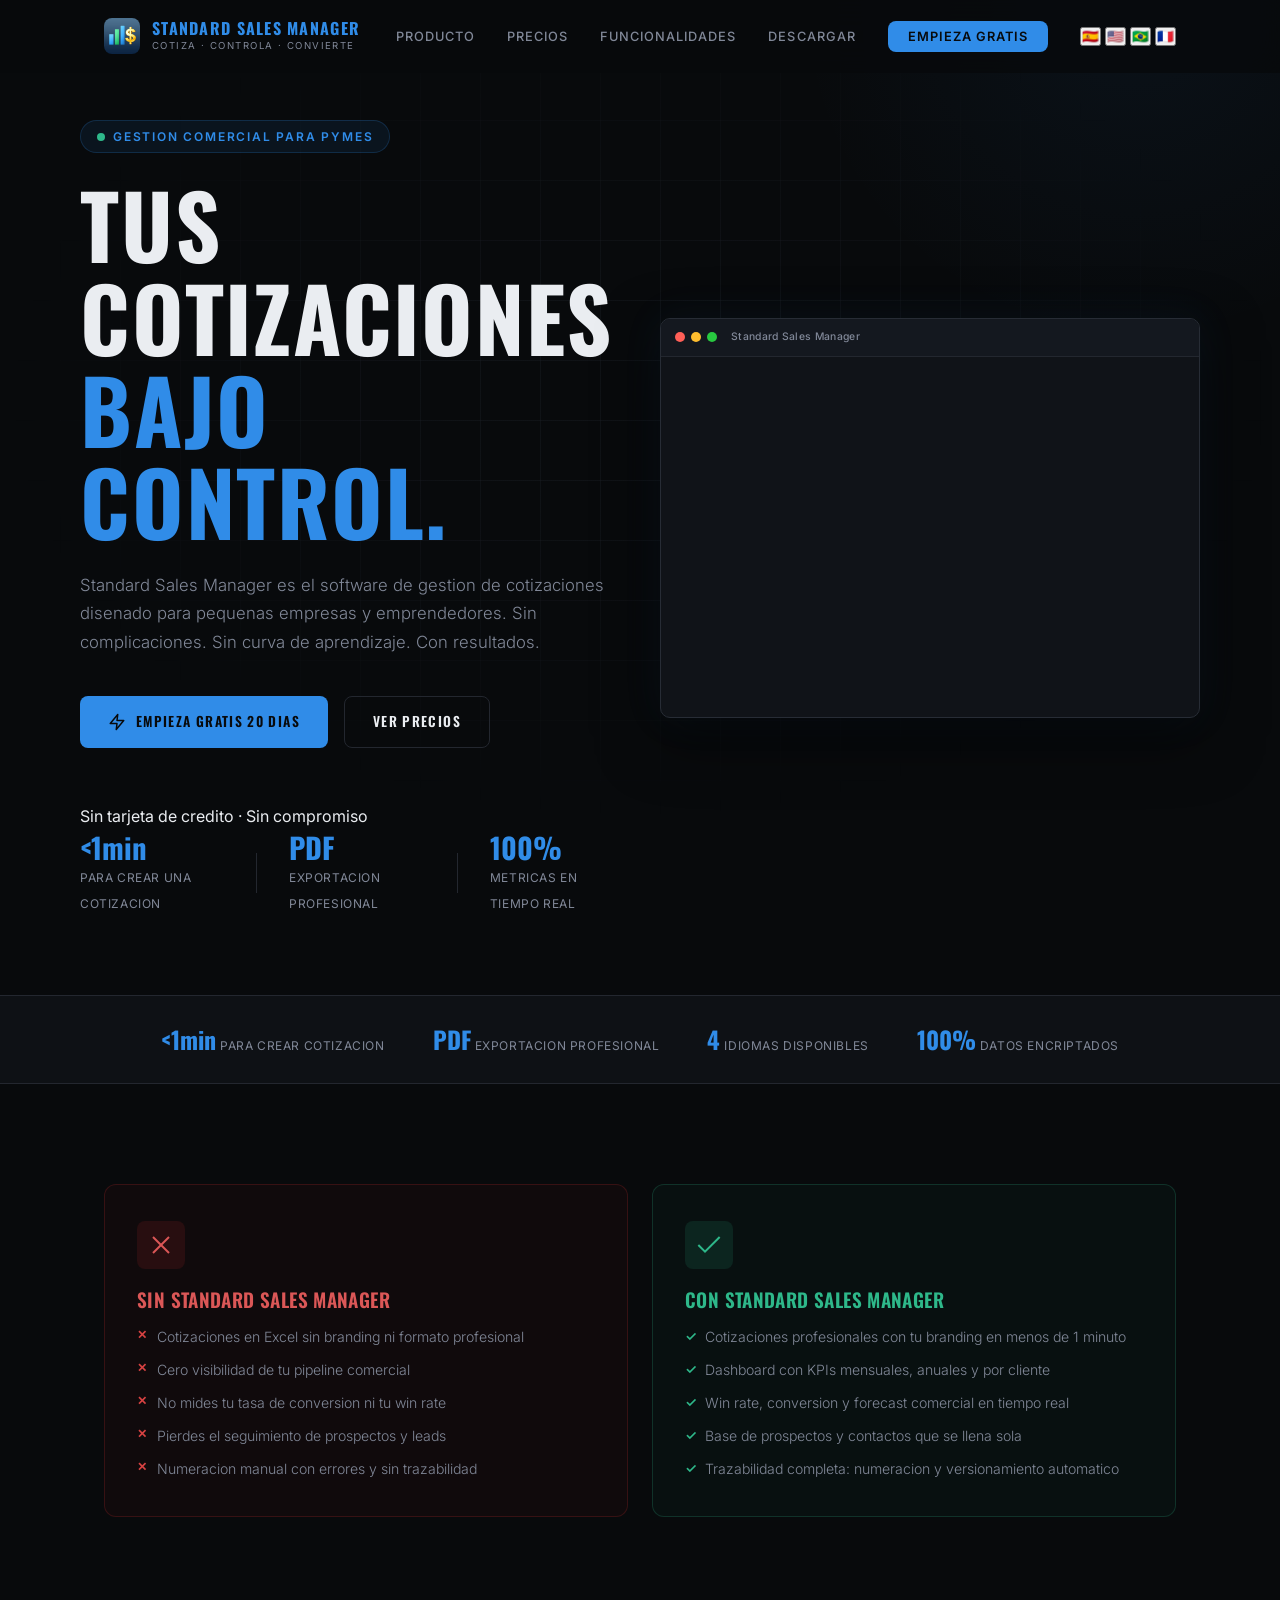
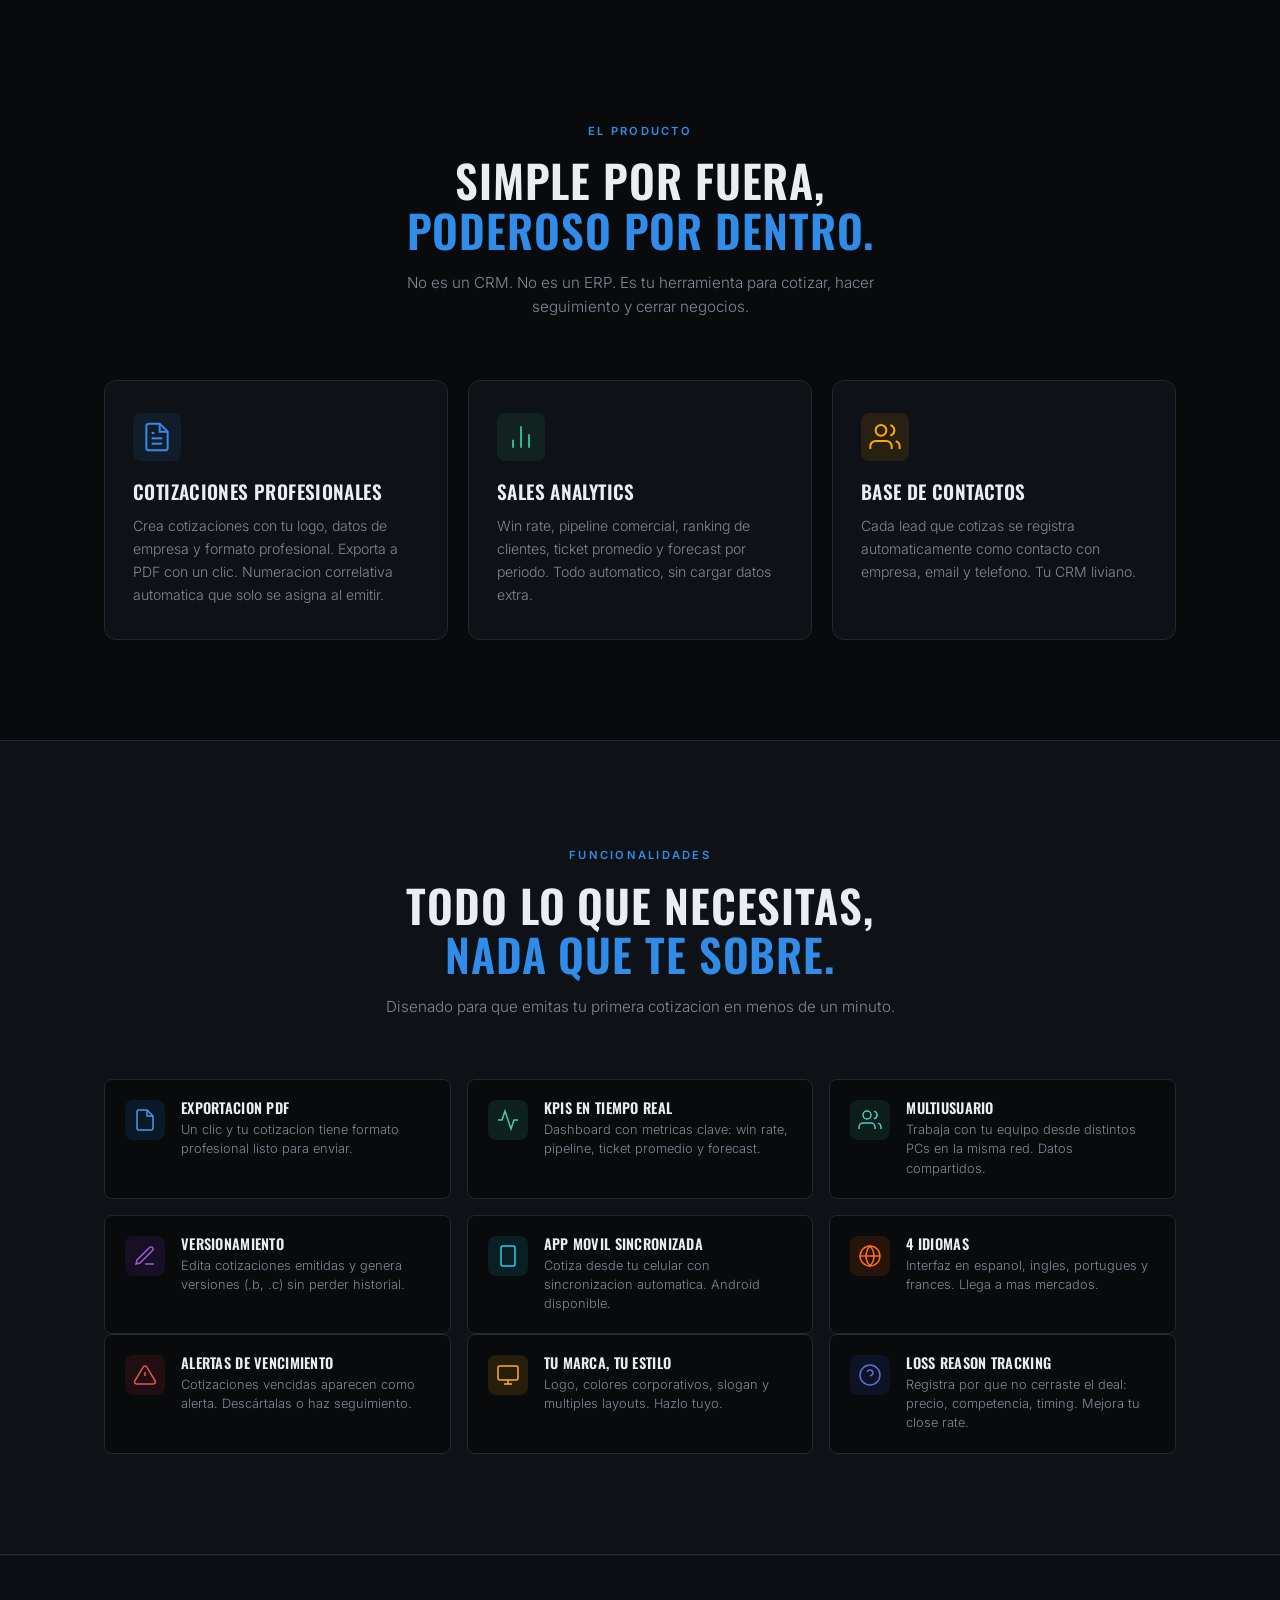
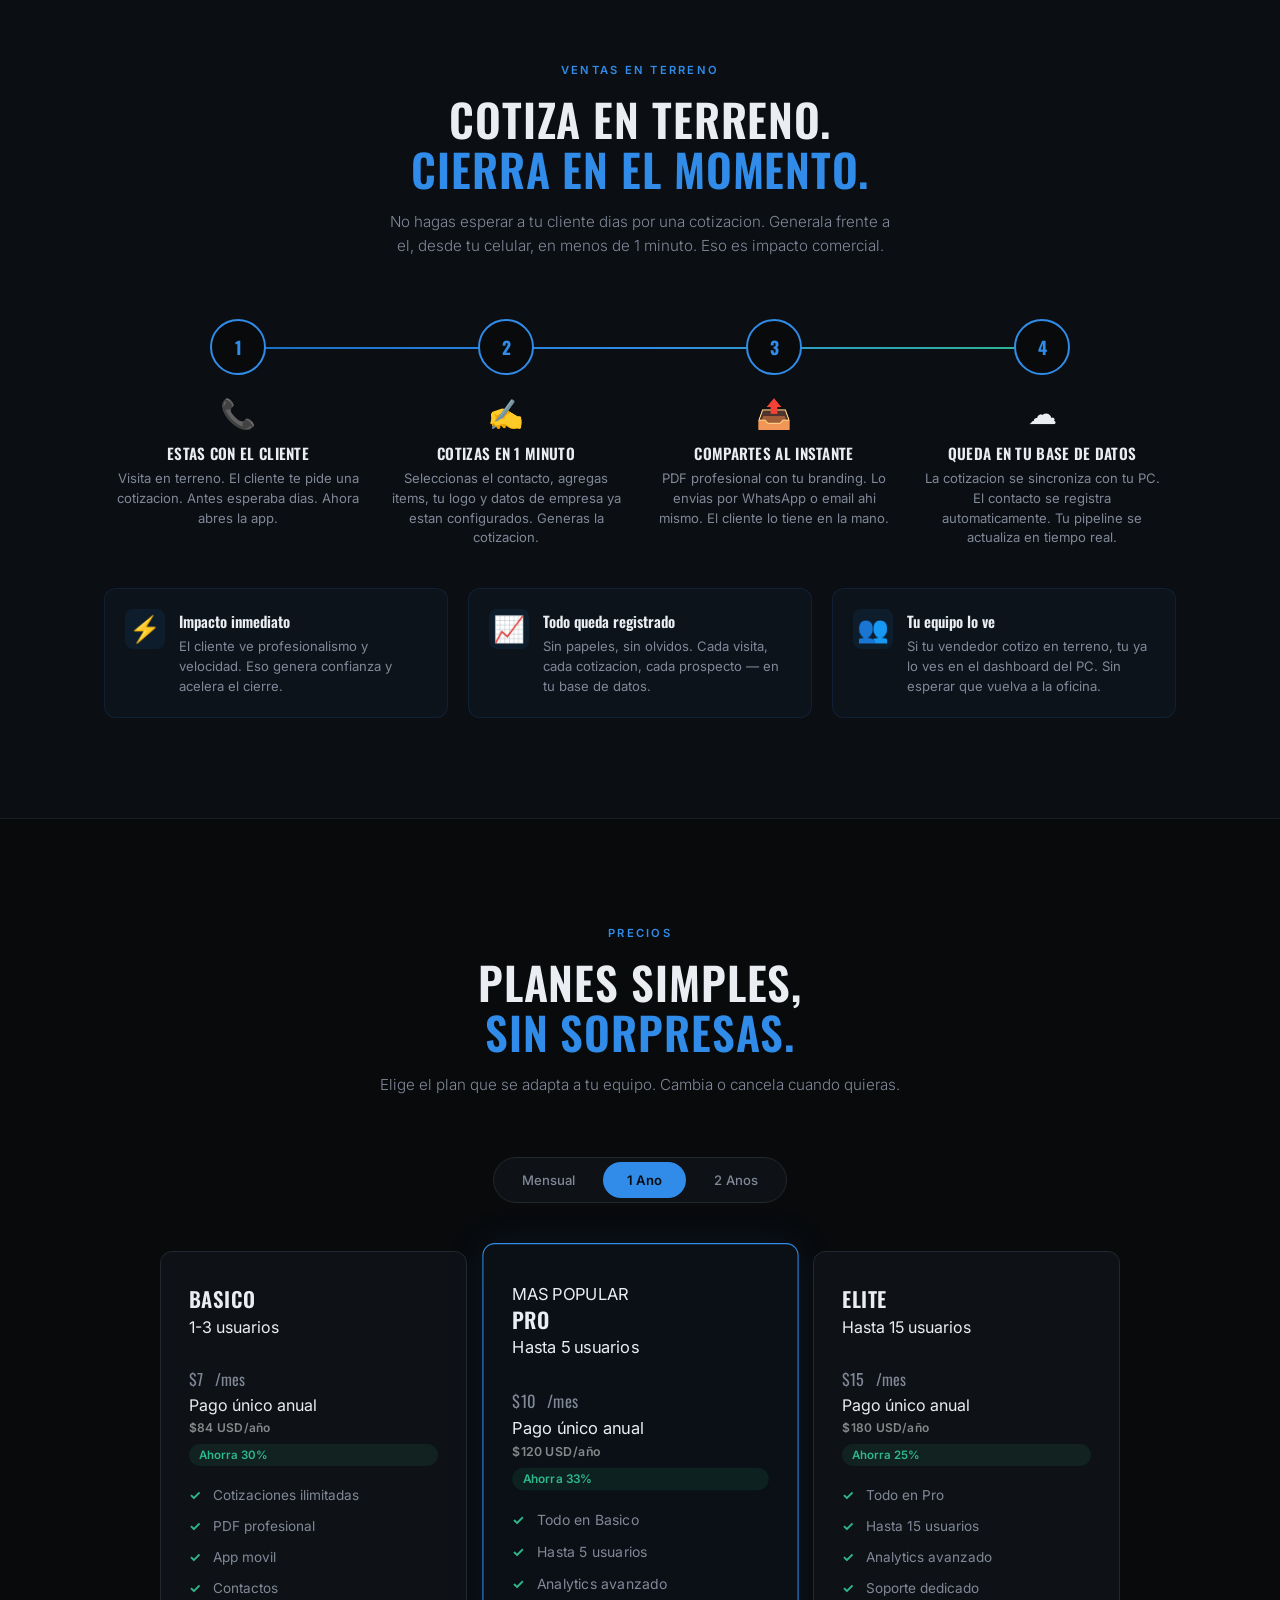
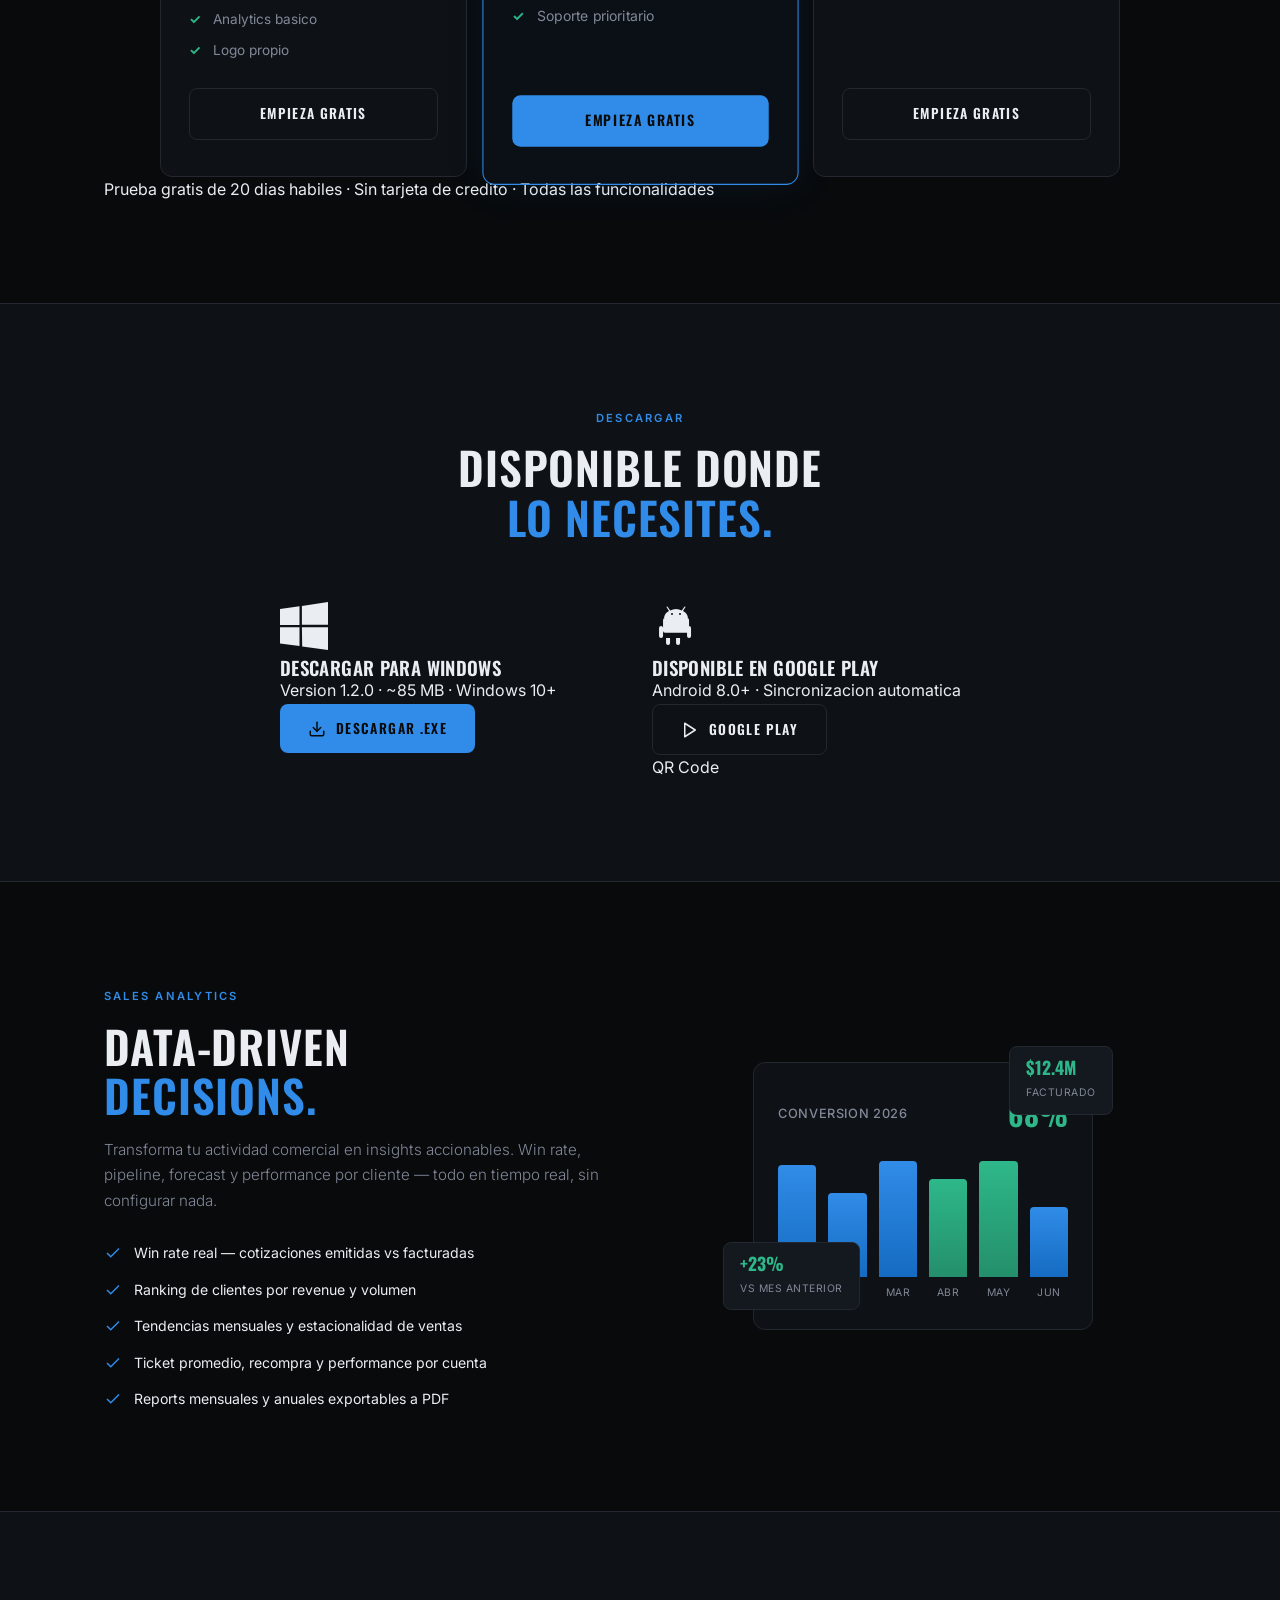
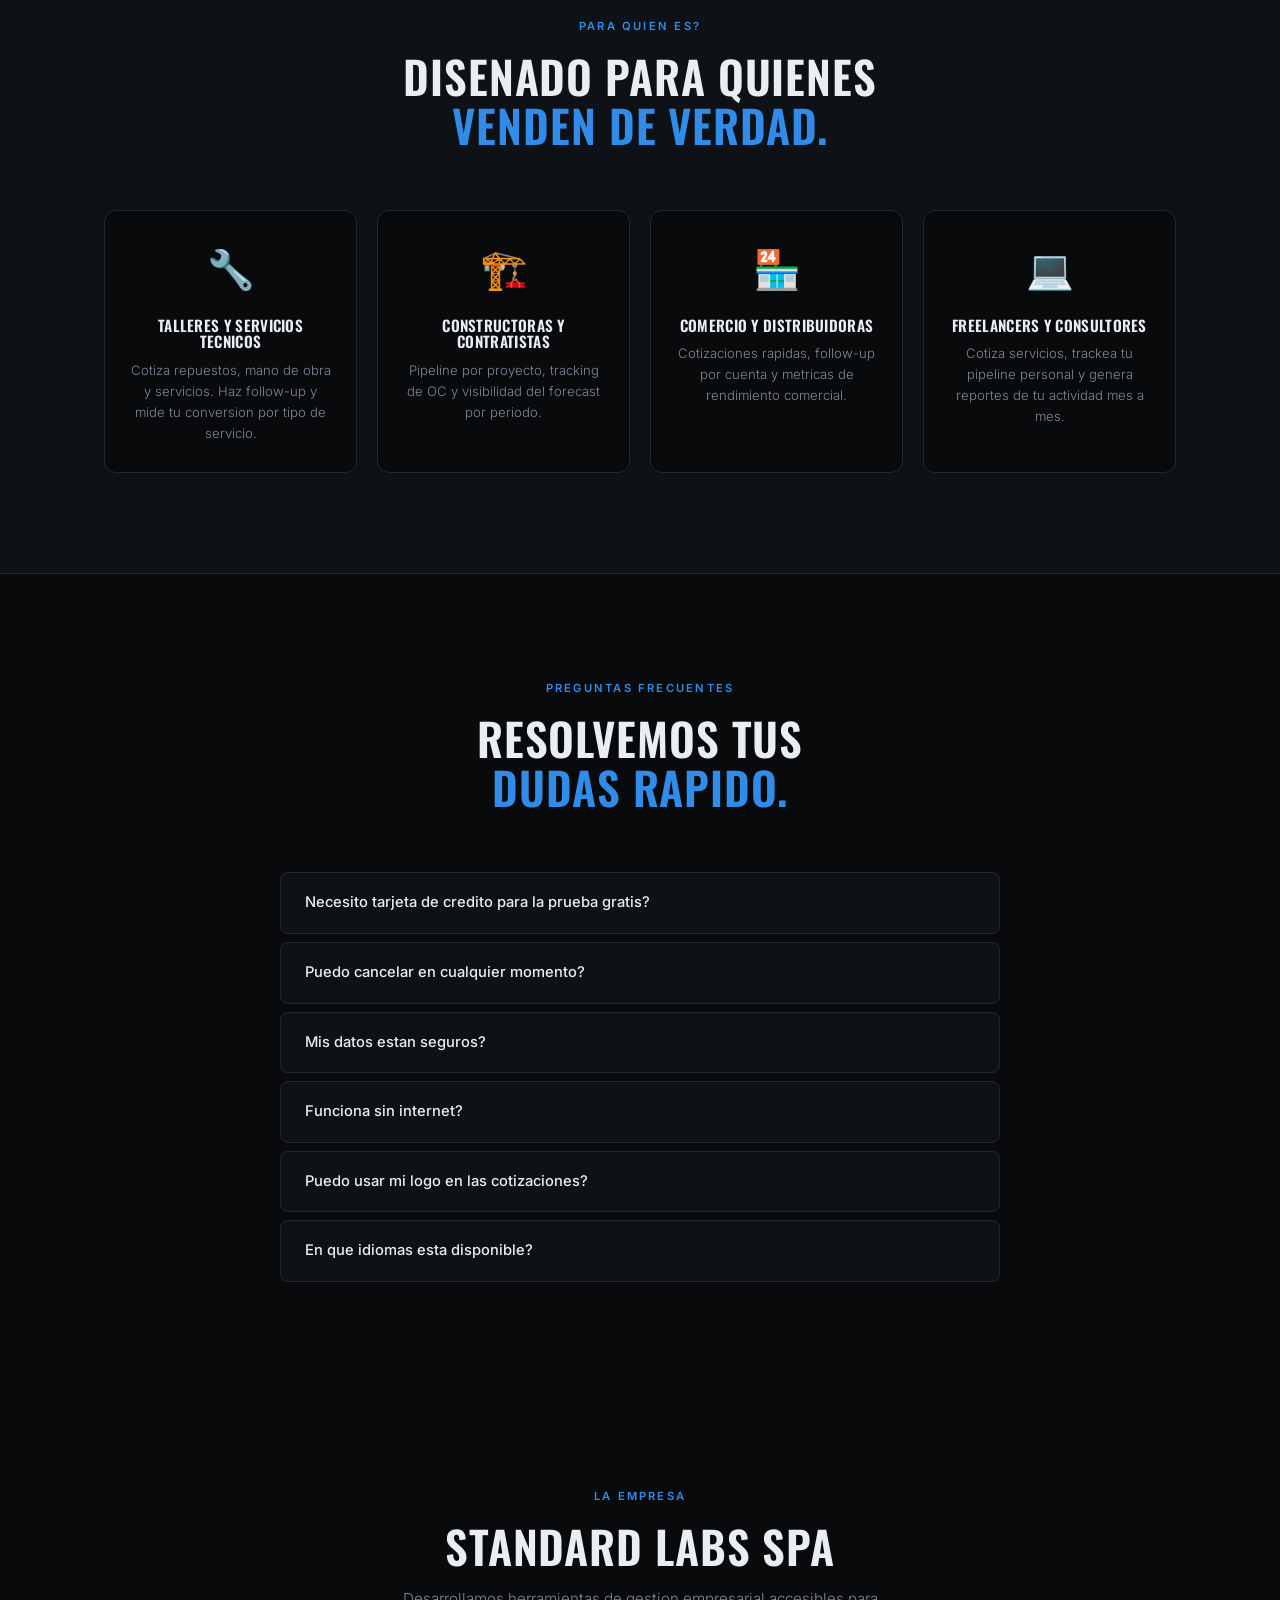
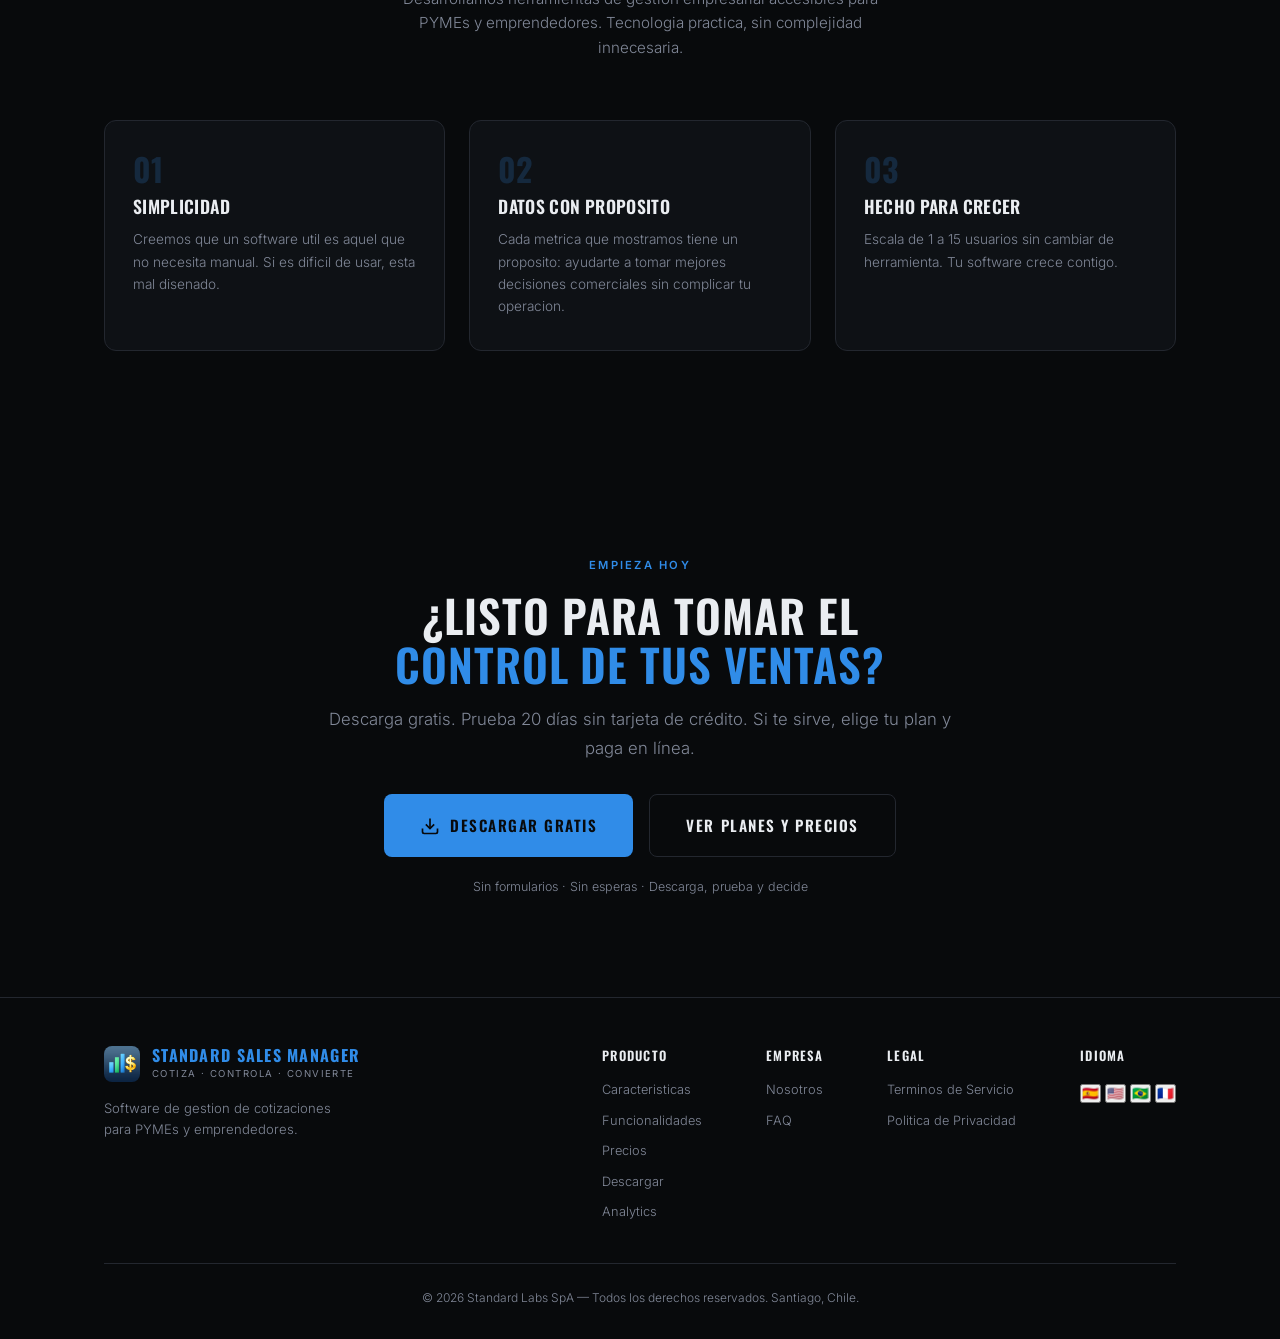
==== index.html @ 8a734ec1 "Add SSM logo to navbar, footer and favicon Co-Authored-By: Claude Opus 4.6 <noreply@anthropic.com>" ====
<!DOCTYPE html>
<html lang="es">
<head>
  <meta charset="UTF-8">
  <meta name="viewport" content="width=device-width, initial-scale=1.0">
  <title>Standard Sales Manager — Software Profesional de Cotizaciones</title>
  <meta name="description" content="Crea cotizaciones profesionales en menos de 1 minuto. Controla conversiones. Gestiona tu equipo comercial. Software B2B para PYMEs. Prueba gratis 20 dias.">
  <meta name="keywords" content="quotation software, sales management, PDF quotes, B2B, SME, PYME, cotizaciones, gestion comercial">
  <meta property="og:title" content="Standard Sales Manager — Professional Quotation Software">
  <meta property="og:description" content="Create professional quotes in 30 seconds. Track conversions. Manage your sales team. Free trial.">
  <meta property="og:type" content="website">
  <meta property="og:url" content="https://stdsalesmanager.com">
  <meta property="og:image" content="https://stdsalesmanager.com/og-image.png">
  <meta name="twitter:card" content="summary_large_image">
  <link rel="canonical" href="https://stdsalesmanager.com">
  <link rel="preconnect" href="https://fonts.googleapis.com">
  <link rel="preconnect" href="https://fonts.gstatic.com" crossorigin>
  <link href="https://fonts.googleapis.com/css2?family=Inter:wght@300;400;500;600&family=Oswald:wght@400;500;600;700&display=swap" rel="stylesheet">
  <link rel="stylesheet" href="styles.css">
  <link rel="icon" type="image/png" href="logo.png">
  <script type="application/ld+json">
  {
    "@context": "https://schema.org",
    "@type": "SoftwareApplication",
    "name": "Standard Sales Manager",
    "operatingSystem": "Windows, Android",
    "applicationCategory": "BusinessApplication",
    "offers": {
      "@type": "AggregateOffer",
      "lowPrice": "5",
      "highPrice": "20",
      "priceCurrency": "USD",
      "offerCount": "3"
    },
    "description": "Professional quotation and sales management software for SMEs. Create PDF quotes in 30 seconds, track conversions, manage contacts.",
    "author": {
      "@type": "Organization",
      "name": "Standard Labs SpA",
      "url": "https://stdsalesmanager.com"
    },
    "softwareVersion": "1.2.0",
    "aggregateRating": {
      "@type": "AggregateRating",
      "ratingValue": "4.8",
      "ratingCount": "150"
    }
  }
  </script>
</head>
<body>

  <!-- ============================================
       NAV
       ============================================ -->
  <nav class="nav" id="nav" aria-label="Navegacion principal">
    <div class="nav__container">
      <a href="#" class="nav__brand" aria-label="Standard Sales Manager - Inicio">
        <div class="nav__logo">
          <img src="logo.png" alt="SSM" width="36" height="36" style="border-radius:8px;">
        </div>
        <div class="nav__brand-text">
          <span class="nav__name">STANDARD SALES MANAGER</span>
          <span class="nav__tagline" data-i18n="navTagline">Cotiza &middot; Controla &middot; Convierte</span>
        </div>
      </a>
      <button class="nav__toggle" id="navToggle" aria-label="Abrir menu" aria-expanded="false">
        <span></span><span></span><span></span>
      </button>
      <ul class="nav__links" id="navLinks">
        <li><a href="#producto" data-i18n="navProducto">Producto</a></li>
        <li><a href="#pricing" data-i18n="navPrecios">Precios</a></li>
        <li><a href="#funcionalidades" data-i18n="navFuncionalidades">Funcionalidades</a></li>
        <li><a href="#descargar" data-i18n="navDescargar">Descargar</a></li>
        <li><a href="#descargar" class="nav__cta" data-i18n="navCta">Empieza Gratis</a></li>
        <li class="nav__lang" aria-label="Selector de idioma">
          <button class="nav__lang-btn nav__lang-btn--active" data-lang="es" aria-label="Espanol" title="Espanol">&#127466;&#127480;</button>
          <button class="nav__lang-btn" data-lang="en" aria-label="English" title="English">&#127482;&#127480;</button>
          <button class="nav__lang-btn" data-lang="pt" aria-label="Portugues" title="Portugues">&#127463;&#127479;</button>
          <button class="nav__lang-btn" data-lang="fr" aria-label="Francais" title="Francais">&#127467;&#127479;</button>
        </li>
      </ul>
    </div>
  </nav>

  <!-- ============================================
       HERO
       ============================================ -->
  <header class="hero" id="hero">
    <div class="hero__bg-grid"></div>
    <div class="hero__split">
      <div class="hero__content">
        <div class="hero__badge">
          <span class="hero__badge-dot"></span>
          <span data-i18n="heroBadge">GESTION COMERCIAL PARA PYMES</span>
        </div>
        <h1 class="hero__title">
          <span data-i18n="heroTitle">TUS COTIZACIONES</span><br>
          <span class="hero__title--accent" data-i18n="heroTitleAccent">BAJO CONTROL.</span>
        </h1>
        <p class="hero__subtitle" data-i18n="heroSubtitle">
          Standard Sales Manager es el software de gestion de cotizaciones disenado para pequenas empresas y emprendedores. Sin complicaciones. Sin curva de aprendizaje. Con resultados.
        </p>
        <div class="hero__actions">
          <a href="#descargar" class="btn btn--primary">
            <svg width="18" height="18" viewBox="0 0 24 24" fill="none" stroke="currentColor" stroke-width="2" stroke-linecap="round" stroke-linejoin="round" aria-hidden="true"><polygon points="13 2 3 14 12 14 11 22 21 10 12 10 13 2"/></svg>
            <span data-i18n="heroCta">EMPIEZA GRATIS 20 DIAS</span>
          </a>
          <a href="#pricing" class="btn btn--outline" data-i18n="heroCtaSecondary">VER PRECIOS</a>
        </div>
        <p class="hero__no-card" data-i18n="heroNoCard">Sin tarjeta de credito &middot; Sin compromiso</p>
        <div class="hero__stats">
          <div class="hero__stat">
            <span class="hero__stat-number">&lt;1min</span>
            <span class="hero__stat-label" data-i18n="heroStat1">Para crear una cotizacion</span>
          </div>
          <div class="hero__stat-divider"></div>
          <div class="hero__stat">
            <span class="hero__stat-number">PDF</span>
            <span class="hero__stat-label" data-i18n="heroStat2">Exportacion profesional</span>
          </div>
          <div class="hero__stat-divider"></div>
          <div class="hero__stat">
            <span class="hero__stat-number">100%</span>
            <span class="hero__stat-label" data-i18n="heroStat3">Metricas en tiempo real</span>
          </div>
        </div>
      </div>

      <!-- ANIMATED SOFTWARE DEMO (English, autoplay, loop) -->
      <div class="hero__demo" aria-hidden="true">
        <div class="demo-window">
          <div class="demo-window__bar">
            <span class="demo-dot demo-dot--red"></span>
            <span class="demo-dot demo-dot--yellow"></span>
            <span class="demo-dot demo-dot--green"></span>
            <span class="demo-window__title">Standard Sales Manager</span>
          </div>
          <div class="demo-window__body">

            <!-- Animated cursor -->
            <div class="demo-cursor" aria-hidden="true">
              <svg width="14" height="18" viewBox="0 0 14 18" fill="none"><path d="M1 1L1 14L4.5 10.5L8 17L10.5 16L7 9.5L12 9.5L1 1Z" fill="white" stroke="hsl(220,15%,25%)" stroke-width="1"/></svg>
            </div>

            <!-- ====== SCENE 1: Creating a Quote (0-7s) ====== -->
            <div class="demo-scene ds-1">
              <div class="ds-sidebar">
                <div class="ds-nav ds-nav--active"><span>&#9776;</span> Quotes</div>
                <div class="ds-nav"><span>&#9862;</span> Contacts</div>
                <div class="ds-nav"><span>&#9673;</span> Analytics</div>
              </div>
              <div class="ds-main">
                <div class="ds-topbar">New Quote <span class="ds-draft-badge">Draft</span></div>
                <div class="ds-form">
                  <div class="ds-row ds-row--1">
                    <span class="ds-label">Client</span>
                    <span class="ds-input"><span class="ds-typetext">NovaTech Corp</span><span class="ds-caret"></span></span>
                  </div>
                  <div class="ds-row ds-row--2">
                    <span class="ds-label">Contact</span>
                    <span class="ds-input ds-input--filled">John Mitchell</span>
                  </div>
                  <div class="ds-row ds-row--3">
                    <span class="ds-label">Email</span>
                    <span class="ds-input ds-input--filled">john@novatech.com</span>
                  </div>
                  <div class="ds-items-head"><span>Description</span><span>Qty</span><span>Price</span><span>Total</span></div>
                  <div class="ds-item ds-item--1"><span>Web Design Package</span><span>1</span><span>$1,200</span><span>$1,200</span></div>
                  <div class="ds-item ds-item--2"><span>SEO Optimization</span><span>2</span><span>$350</span><span>$700</span></div>
                  <div class="ds-item ds-item--3"><span>Content Strategy</span><span>5</span><span>$120</span><span>$600</span></div>
                  <div class="ds-totals">
                    <div class="ds-totals-line">Subtotal: <strong>$2,500</strong></div>
                    <div class="ds-totals-line">Tax: <strong>$475</strong></div>
                    <div class="ds-totals-final">Total: $2,975</div>
                  </div>
                  <div class="ds-btn-generate">Generate Quote &nbsp;&#10003;</div>
                </div>
              </div>
            </div>

            <!-- ====== SCENE 2: PDF Generated (7-14s) ====== -->
            <div class="demo-scene ds-2">
              <div class="ds-pdf-container">
                <div class="ds-pdf-toolbar">
                  <span class="ds-pdf-status">&#10003; Quote QT-0048 Generated</span>
                  <div class="ds-pdf-actions">
                    <span class="ds-pdf-btn">&#128424; PDF</span>
                    <span class="ds-pdf-btn ds-pdf-btn--share">&#9993; Share</span>
                  </div>
                </div>
                <div class="ds-pdf">
                  <div class="ds-pdf-header">
                    <div class="ds-pdf-logo">
                      <div class="ds-pdf-logo-box">YOUR LOGO</div>
                      <div class="ds-pdf-company">Apex Industries LLC</div>
                    </div>
                    <div class="ds-pdf-meta">
                      <strong>QUOTATION QT-0048</strong><br>
                      Date: Mar 29, 2026<br>
                      Valid until: Apr 28, 2026
                    </div>
                  </div>
                  <div class="ds-pdf-divider"></div>
                  <div class="ds-pdf-client">To: <strong>NovaTech Corp</strong> — John Mitchell</div>
                  <div class="ds-pdf-table">
                    <div class="ds-pdf-row ds-pdf-row--head"><span>Description</span><span>Qty</span><span>Price</span><span>Total</span></div>
                    <div class="ds-pdf-row"><span>Web Design Package</span><span>1</span><span>$1,200</span><span>$1,200</span></div>
                    <div class="ds-pdf-row"><span>SEO Optimization</span><span>2</span><span>$350</span><span>$700</span></div>
                    <div class="ds-pdf-row"><span>Content Strategy</span><span>5</span><span>$120</span><span>$600</span></div>
                  </div>
                  <div class="ds-pdf-bottom">
                    <div class="ds-pdf-notes">Notes: Payment within 30 days</div>
                    <div class="ds-pdf-totals-box">
                      <div>Subtotal: $2,500</div>
                      <div>Tax (19%): $475</div>
                      <div class="ds-pdf-grand"><strong>Total: $2,975</strong></div>
                    </div>
                  </div>
                  <div class="ds-pdf-footer">Powered by Standard Sales Manager</div>
                </div>
              </div>
            </div>

            <!-- ====== SCENE 3: Analytics Dashboard (14-21s) ====== -->
            <div class="demo-scene ds-3">
              <div class="ds-sidebar">
                <div class="ds-nav"><span>&#9776;</span> Quotes</div>
                <div class="ds-nav"><span>&#9862;</span> Contacts</div>
                <div class="ds-nav ds-nav--active"><span>&#9673;</span> Analytics</div>
              </div>
              <div class="ds-main">
                <div class="ds-topbar">Sales Analytics <span class="ds-year-badge">2026</span></div>
                <div class="ds-metrics">
                  <div class="ds-metric"><span class="ds-metric-num ds-metric-num--blue">47</span><span class="ds-metric-lbl">Pipeline</span></div>
                  <div class="ds-metric"><span class="ds-metric-num ds-metric-num--green">77%</span><span class="ds-metric-lbl">Win Rate</span></div>
                  <div class="ds-metric"><span class="ds-metric-num ds-metric-num--amber">$47K</span><span class="ds-metric-lbl">Revenue</span></div>
                </div>
                <div class="ds-charts-row">
                  <div class="ds-chart-box">
                    <div class="ds-chart-title">Monthly Revenue</div>
                    <div class="ds-bars">
                      <div class="ds-bar" style="--h:35%"><span>J</span></div>
                      <div class="ds-bar" style="--h:52%"><span>F</span></div>
                      <div class="ds-bar" style="--h:48%"><span>M</span></div>
                      <div class="ds-bar" style="--h:71%"><span>A</span></div>
                      <div class="ds-bar" style="--h:63%"><span>M</span></div>
                      <div class="ds-bar ds-bar--accent" style="--h:90%"><span>J</span></div>
                    </div>
                  </div>
                  <div class="ds-chart-box">
                    <div class="ds-chart-title">Win Rate</div>
                    <div class="ds-donut-wrap">
                      <svg viewBox="0 0 80 80" class="ds-donut-svg">
                        <circle cx="40" cy="40" r="30" fill="none" stroke="hsl(220,15%,16%)" stroke-width="8"/>
                        <circle cx="40" cy="40" r="30" fill="none" stroke="hsl(160,60%,45%)" stroke-width="8" stroke-dasharray="0 188" stroke-linecap="round" transform="rotate(-90 40 40)" class="ds-donut-fill"/>
                      </svg>
                      <span class="ds-donut-pct">77%</span>
                    </div>
                  </div>
                </div>
                <div class="ds-clients-list">
                  <div class="ds-chart-title">Top Clients</div>
                  <div class="ds-client"><span>NovaTech Corp</span><div class="ds-client-bar" style="--w:90%"></div><span>$8.2K</span></div>
                  <div class="ds-client"><span>Summit Ltd</span><div class="ds-client-bar" style="--w:65%"></div><span>$5.9K</span></div>
                  <div class="ds-client"><span>Orion Group</span><div class="ds-client-bar" style="--w:50%"></div><span>$4.5K</span></div>
                </div>
              </div>
            </div>

            <!-- ====== SCENE 4: Mobile App + Team (21-28s) ====== -->
            <div class="demo-scene ds-4">
              <div class="ds-split-view">
                <!-- Phone mockup -->
                <div class="ds-phone">
                  <div class="ds-phone-notch"></div>
                  <div class="ds-phone-screen">
                    <div class="ds-phone-header">SSM <span class="ds-phone-sync">&#8635;</span></div>
                    <div class="ds-phone-stats">
                      <div class="ds-phone-stat"><strong>24</strong><br><small>Invoiced</small></div>
                      <div class="ds-phone-stat"><strong>$47K</strong><br><small>Revenue</small></div>
                      <div class="ds-phone-stat"><strong>77%</strong><br><small>Conv.</small></div>
                    </div>
                    <div class="ds-phone-card">
                      <div class="ds-phone-card-top"><strong>QT-0048</strong><span class="ds-phone-badge">Issued</span></div>
                      <div class="ds-phone-card-info">NovaTech Corp — $2,975</div>
                    </div>
                    <div class="ds-phone-card">
                      <div class="ds-phone-card-top"><strong>QT-0047</strong><span class="ds-phone-badge ds-phone-badge--green">Invoiced</span></div>
                      <div class="ds-phone-card-info">Summit Ltd — $875</div>
                    </div>
                    <div class="ds-phone-nav">
                      <span>&#9776;</span><span>&#9862;</span><span>&#9673;</span><span>&#9881;</span>
                    </div>
                  </div>
                </div>
                <!-- Team & features info -->
                <div class="ds-features-panel">
                  <div class="ds-feature-item ds-fi--1">
                    <div class="ds-fi-icon">&#9881;</div>
                    <div class="ds-fi-text"><strong>Fully Customizable</strong><br>Your logo, colors & company data</div>
                  </div>
                  <div class="ds-feature-item ds-fi--2">
                    <div class="ds-fi-icon">&#128101;</div>
                    <div class="ds-fi-text"><strong>Team Members</strong><br>Assign emitters to your team</div>
                  </div>
                  <div class="ds-feature-item ds-fi--3">
                    <div class="ds-fi-icon">&#9729;</div>
                    <div class="ds-fi-text"><strong>Cloud Synced</strong><br>Desktop &harr; Mobile, always in sync</div>
                  </div>
                  <div class="ds-feature-item ds-fi--4">
                    <div class="ds-fi-icon">&#128196;</div>
                    <div class="ds-fi-text"><strong>PDF Reports</strong><br>Annual, monthly & per-client reports</div>
                  </div>
                </div>
              </div>
            </div>

            <!-- ====== FLOATING CALLOUTS ====== -->
            <div class="demo-callout dc-1">Create professional quotes in seconds</div>
            <div class="demo-callout dc-2">100% customizable &mdash; your logo, your brand</div>
            <div class="demo-callout dc-3">Real-time metrics &amp; conversion tracking</div>
            <div class="demo-callout dc-4">Mobile app included &mdash; assign your team</div>

          </div>
        </div>
      </div>
    </div>
  </header>

  <!-- ============================================
       TRUST BAR
       ============================================ -->
  <section class="trust-bar" aria-label="Estadisticas destacadas">
    <div class="container">
      <div class="trust-bar__grid">
        <div class="trust-bar__item">
          <span class="trust-bar__number" data-i18n="trustStat1">&lt;1min</span>
          <span class="trust-bar__label" data-i18n="trustLabel1">para crear cotizacion</span>
        </div>
        <div class="trust-bar__item">
          <span class="trust-bar__number" data-i18n="trustStat2">PDF</span>
          <span class="trust-bar__label" data-i18n="trustLabel2">exportacion profesional</span>
        </div>
        <div class="trust-bar__item">
          <span class="trust-bar__number" data-i18n="trustStat3">4</span>
          <span class="trust-bar__label" data-i18n="trustLabel3">idiomas disponibles</span>
        </div>
        <div class="trust-bar__item">
          <span class="trust-bar__number" data-i18n="trustStat4">100%</span>
          <span class="trust-bar__label" data-i18n="trustLabel4">datos encriptados</span>
        </div>
      </div>
    </div>
  </section>

  <!-- ============================================
       PROBLEMA / SOLUCION
       ============================================ -->
  <section class="section problem" id="problema">
    <div class="container">
      <div class="problem__grid">
        <div class="problem__card problem__card--bad">
          <div class="problem__icon">
            <svg width="32" height="32" viewBox="0 0 24 24" fill="none" stroke="currentColor" stroke-width="1.5" aria-hidden="true"><line x1="18" y1="6" x2="6" y2="18"/><line x1="6" y1="6" x2="18" y2="18"/></svg>
          </div>
          <h3 data-i18n="problemBadTitle">Sin Standard Sales Manager</h3>
          <ul>
            <li data-i18n="problemBad1">Cotizaciones en Excel sin branding ni formato profesional</li>
            <li data-i18n="problemBad2">Cero visibilidad de tu pipeline comercial</li>
            <li data-i18n="problemBad3">No mides tu tasa de conversion ni tu win rate</li>
            <li data-i18n="problemBad4">Pierdes el seguimiento de prospectos y leads</li>
            <li data-i18n="problemBad5">Numeracion manual con errores y sin trazabilidad</li>
          </ul>
        </div>
        <div class="problem__card problem__card--good">
          <div class="problem__icon">
            <svg width="32" height="32" viewBox="0 0 24 24" fill="none" stroke="currentColor" stroke-width="1.5" aria-hidden="true"><polyline points="20 6 9 17 4 12"/></svg>
          </div>
          <h3 data-i18n="problemGoodTitle">Con Standard Sales Manager</h3>
          <ul>
            <li data-i18n="problemGood1">Cotizaciones profesionales con tu branding en menos de 1 minuto</li>
            <li data-i18n="problemGood2">Dashboard con KPIs mensuales, anuales y por cliente</li>
            <li data-i18n="problemGood3">Win rate, conversion y forecast comercial en tiempo real</li>
            <li data-i18n="problemGood4">Base de prospectos y contactos que se llena sola</li>
            <li data-i18n="problemGood5">Trazabilidad completa: numeracion y versionamiento automatico</li>
          </ul>
        </div>
      </div>
    </div>
  </section>

  <!-- ============================================
       PRODUCTO
       ============================================ -->
  <section class="section product" id="producto">
    <div class="container">
      <div class="section__header">
        <span class="section__label" data-i18n="productLabel">EL PRODUCTO</span>
        <h2 class="section__title"><span data-i18n="productTitle">Simple por fuera,</span><br><span class="text--accent" data-i18n="productTitleAccent">poderoso por dentro.</span></h2>
        <p class="section__desc" data-i18n="productDesc">No es un CRM. No es un ERP. Es tu herramienta para cotizar, hacer seguimiento y cerrar negocios.</p>
      </div>
      <div class="product__grid">
        <div class="product__card product__card--featured">
          <div class="product__card-icon">
            <svg width="32" height="32" viewBox="0 0 24 24" fill="none" stroke="currentColor" stroke-width="1.5" aria-hidden="true"><path d="M14 2H6a2 2 0 00-2 2v16a2 2 0 002 2h12a2 2 0 002-2V8z"/><polyline points="14 2 14 8 20 8"/><line x1="16" y1="13" x2="8" y2="13"/><line x1="16" y1="17" x2="8" y2="17"/><polyline points="10 9 9 9 8 9"/></svg>
          </div>
          <h3 data-i18n="productCard1Title">Cotizaciones Profesionales</h3>
          <p data-i18n="productCard1Desc">Crea cotizaciones con tu logo, datos de empresa y formato profesional. Exporta a PDF con un clic. Numeracion correlativa automatica que solo se asigna al emitir.</p>
        </div>
        <div class="product__card">
          <div class="product__card-icon product__card-icon--green">
            <svg width="32" height="32" viewBox="0 0 24 24" fill="none" stroke="currentColor" stroke-width="1.5" aria-hidden="true"><line x1="18" y1="20" x2="18" y2="10"/><line x1="12" y1="20" x2="12" y2="4"/><line x1="6" y1="20" x2="6" y2="14"/></svg>
          </div>
          <h3 data-i18n="productCard2Title">Sales Analytics</h3>
          <p data-i18n="productCard2Desc">Win rate, pipeline comercial, ranking de clientes, ticket promedio y forecast por periodo. Todo automatico, sin cargar datos extra.</p>
        </div>
        <div class="product__card">
          <div class="product__card-icon product__card-icon--amber">
            <svg width="32" height="32" viewBox="0 0 24 24" fill="none" stroke="currentColor" stroke-width="1.5" aria-hidden="true"><path d="M17 21v-2a4 4 0 00-4-4H5a4 4 0 00-4 4v2"/><circle cx="9" cy="7" r="4"/><path d="M23 21v-2a4 4 0 00-3-3.87"/><path d="M16 3.13a4 4 0 010 7.75"/></svg>
          </div>
          <h3 data-i18n="productCard3Title">Base de Contactos</h3>
          <p data-i18n="productCard3Desc">Cada lead que cotizas se registra automaticamente como contacto con empresa, email y telefono. Tu CRM liviano.</p>
        </div>
      </div>
    </div>
  </section>

  <!-- ============================================
       FUNCIONALIDADES
       ============================================ -->
  <section class="section modules" id="funcionalidades">
    <div class="container">
      <div class="section__header">
        <span class="section__label" data-i18n="featuresLabel">FUNCIONALIDADES</span>
        <h2 class="section__title"><span data-i18n="featuresTitle">Todo lo que necesitas,</span><br><span class="text--accent" data-i18n="featuresTitleAccent">nada que te sobre.</span></h2>
        <p class="section__desc" data-i18n="featuresDesc">Disenado para que emitas tu primera cotizacion en menos de un minuto.</p>
      </div>
      <!-- Main 6 features (always visible) -->
      <div class="modules__grid">
        <div class="module-card">
          <div class="module-card__icon module-card__icon--blue">
            <svg width="24" height="24" viewBox="0 0 24 24" fill="none" stroke="currentColor" stroke-width="1.5" aria-hidden="true"><path d="M14 2H6a2 2 0 00-2 2v16a2 2 0 002 2h12a2 2 0 002-2V8z"/><polyline points="14 2 14 8 20 8"/></svg>
          </div>
          <div class="module-card__content">
            <h4 data-i18n="feature1Title">Exportacion PDF</h4>
            <p data-i18n="feature1Desc">Un clic y tu cotizacion tiene formato profesional listo para enviar.</p>
          </div>
        </div>
        <div class="module-card">
          <div class="module-card__icon module-card__icon--green">
            <svg width="24" height="24" viewBox="0 0 24 24" fill="none" stroke="currentColor" stroke-width="1.5" aria-hidden="true"><polyline points="22 12 18 12 15 21 9 3 6 12 2 12"/></svg>
          </div>
          <div class="module-card__content">
            <h4 data-i18n="feature2Title">KPIs en Tiempo Real</h4>
            <p data-i18n="feature2Desc">Dashboard con metricas clave: win rate, pipeline, ticket promedio y forecast.</p>
          </div>
        </div>
        <div class="module-card">
          <div class="module-card__icon module-card__icon--teal">
            <svg width="24" height="24" viewBox="0 0 24 24" fill="none" stroke="currentColor" stroke-width="1.5" aria-hidden="true"><path d="M17 21v-2a4 4 0 00-4-4H5a4 4 0 00-4 4v2"/><circle cx="9" cy="7" r="4"/><path d="M23 21v-2a4 4 0 00-3-3.87"/><path d="M16 3.13a4 4 0 010 7.75"/></svg>
          </div>
          <div class="module-card__content">
            <h4 data-i18n="feature3Title">Multiusuario</h4>
            <p data-i18n="feature3Desc">Trabaja con tu equipo desde distintos PCs en la misma red. Datos compartidos.</p>
          </div>
        </div>
        <div class="module-card">
          <div class="module-card__icon module-card__icon--purple">
            <svg width="24" height="24" viewBox="0 0 24 24" fill="none" stroke="currentColor" stroke-width="1.5" aria-hidden="true"><path d="M12 20h9"/><path d="M16.5 3.5a2.121 2.121 0 013 3L7 19l-4 1 1-4L16.5 3.5z"/></svg>
          </div>
          <div class="module-card__content">
            <h4 data-i18n="feature4Title">Versionamiento</h4>
            <p data-i18n="feature4Desc">Edita cotizaciones emitidas y genera versiones (.b, .c) sin perder historial.</p>
          </div>
        </div>
        <div class="module-card">
          <div class="module-card__icon module-card__icon--cyan">
            <svg width="24" height="24" viewBox="0 0 24 24" fill="none" stroke="currentColor" stroke-width="1.5" aria-hidden="true"><rect x="5" y="2" width="14" height="20" rx="2" ry="2"/><line x1="12" y1="18" x2="12.01" y2="18"/></svg>
          </div>
          <div class="module-card__content">
            <h4 data-i18n="feature5Title">App Movil Sincronizada</h4>
            <p data-i18n="feature5Desc">Cotiza desde tu celular con sincronizacion automatica. Android disponible.</p>
          </div>
        </div>
        <div class="module-card">
          <div class="module-card__icon module-card__icon--orange">
            <svg width="24" height="24" viewBox="0 0 24 24" fill="none" stroke="currentColor" stroke-width="1.5" aria-hidden="true"><circle cx="12" cy="12" r="10"/><line x1="2" y1="12" x2="22" y2="12"/><path d="M12 2a15.3 15.3 0 014 10 15.3 15.3 0 01-4 10 15.3 15.3 0 01-4-10 15.3 15.3 0 014-10z"/></svg>
          </div>
          <div class="module-card__content">
            <h4 data-i18n="feature6Title">4 Idiomas</h4>
            <p data-i18n="feature6Desc">Interfaz en espanol, ingles, portugues y frances. Llega a mas mercados.</p>
          </div>
        </div>
      </div>
      <!-- Additional features -->
      <div class="modules__extra" id="modulesExtra">
        <div class="modules__grid modules__grid--extra">
          <div class="module-card">
            <div class="module-card__icon module-card__icon--red">
              <svg width="24" height="24" viewBox="0 0 24 24" fill="none" stroke="currentColor" stroke-width="1.5" aria-hidden="true"><path d="M10.29 3.86L1.82 18a2 2 0 001.71 3h16.94a2 2 0 001.71-3L13.71 3.86a2 2 0 00-3.42 0z"/><line x1="12" y1="9" x2="12" y2="13"/><line x1="12" y1="17" x2="12.01" y2="17"/></svg>
            </div>
            <div class="module-card__content">
              <h4 data-i18n="feature7Title">Alertas de Vencimiento</h4>
              <p data-i18n="feature7Desc">Cotizaciones vencidas aparecen como alerta. Descártalas o haz seguimiento.</p>
            </div>
          </div>
          <div class="module-card">
            <div class="module-card__icon module-card__icon--amber">
              <svg width="24" height="24" viewBox="0 0 24 24" fill="none" stroke="currentColor" stroke-width="1.5" aria-hidden="true"><rect x="2" y="3" width="20" height="14" rx="2" ry="2"/><line x1="8" y1="21" x2="16" y2="21"/><line x1="12" y1="17" x2="12" y2="21"/></svg>
            </div>
            <div class="module-card__content">
              <h4 data-i18n="feature8Title">Tu Marca, Tu Estilo</h4>
              <p data-i18n="feature8Desc">Logo, colores corporativos, slogan y multiples layouts. Hazlo tuyo.</p>
            </div>
          </div>
          <div class="module-card">
            <div class="module-card__icon module-card__icon--indigo">
              <svg width="24" height="24" viewBox="0 0 24 24" fill="none" stroke="currentColor" stroke-width="1.5" aria-hidden="true"><circle cx="12" cy="12" r="10"/><path d="M9.09 9a3 3 0 015.83 1c0 2-3 3-3 3"/><line x1="12" y1="17" x2="12.01" y2="17"/></svg>
            </div>
            <div class="module-card__content">
              <h4 data-i18n="feature9Title">Loss Reason Tracking</h4>
              <p data-i18n="feature9Desc">Registra por que no cerraste el deal: precio, competencia, timing. Mejora tu close rate.</p>
            </div>
          </div>
        </div>
      </div>
      <!-- All features visible, no toggle needed -->
    </div>
  </section>

  <!-- ============================================
       FIELD SALES — Vendedor en terreno
       ============================================ -->
  <section class="section field-sales" id="terreno">
    <div class="container">
      <div class="section__header">
        <span class="section__label" data-i18n="fieldLabel">VENTAS EN TERRENO</span>
        <h2 class="section__title"><span data-i18n="fieldTitle">Cotiza en terreno.</span><br><span class="text--accent" data-i18n="fieldTitleAccent">Cierra en el momento.</span></h2>
        <p class="section__desc" data-i18n="fieldDesc">No hagas esperar a tu cliente dias por una cotizacion. Generala frente a el, desde tu celular, en menos de 1 minuto. Eso es impacto comercial.</p>
      </div>

      <div class="field-sales__timeline">
        <!-- Step 1 -->
        <div class="field-step">
          <div class="field-step__number">1</div>
          <div class="field-step__content">
            <div class="field-step__icon">&#128222;</div>
            <h4 data-i18n="fieldStep1Title">Estas con el cliente</h4>
            <p data-i18n="fieldStep1Desc">Visita en terreno. El cliente te pide una cotizacion. Antes esperaba dias. Ahora abres la app.</p>
          </div>
        </div>
        <!-- Step 2 -->
        <div class="field-step">
          <div class="field-step__number">2</div>
          <div class="field-step__content">
            <div class="field-step__icon">&#9997;</div>
            <h4 data-i18n="fieldStep2Title">Cotizas en 1 minuto</h4>
            <p data-i18n="fieldStep2Desc">Seleccionas el contacto, agregas items, tu logo y datos de empresa ya estan configurados. Generas la cotizacion.</p>
          </div>
        </div>
        <!-- Step 3 -->
        <div class="field-step">
          <div class="field-step__number">3</div>
          <div class="field-step__content">
            <div class="field-step__icon">&#128228;</div>
            <h4 data-i18n="fieldStep3Title">Compartes al instante</h4>
            <p data-i18n="fieldStep3Desc">PDF profesional con tu branding. Lo envias por WhatsApp o email ahi mismo. El cliente lo tiene en la mano.</p>
          </div>
        </div>
        <!-- Step 4 -->
        <div class="field-step">
          <div class="field-step__number">4</div>
          <div class="field-step__content">
            <div class="field-step__icon">&#9729;</div>
            <h4 data-i18n="fieldStep4Title">Queda en tu base de datos</h4>
            <p data-i18n="fieldStep4Desc">La cotizacion se sincroniza con tu PC. El contacto se registra automaticamente. Tu pipeline se actualiza en tiempo real.</p>
          </div>
        </div>
      </div>

      <div class="field-sales__impact">
        <div class="field-impact__card">
          <span class="field-impact__icon">&#9889;</span>
          <div>
            <strong data-i18n="fieldImpact1Title">Impacto inmediato</strong>
            <p data-i18n="fieldImpact1Desc">El cliente ve profesionalismo y velocidad. Eso genera confianza y acelera el cierre.</p>
          </div>
        </div>
        <div class="field-impact__card">
          <span class="field-impact__icon">&#128200;</span>
          <div>
            <strong data-i18n="fieldImpact2Title">Todo queda registrado</strong>
            <p data-i18n="fieldImpact2Desc">Sin papeles, sin olvidos. Cada visita, cada cotizacion, cada prospecto — en tu base de datos.</p>
          </div>
        </div>
        <div class="field-impact__card">
          <span class="field-impact__icon">&#128101;</span>
          <div>
            <strong data-i18n="fieldImpact3Title">Tu equipo lo ve</strong>
            <p data-i18n="fieldImpact3Desc">Si tu vendedor cotizo en terreno, tu ya lo ves en el dashboard del PC. Sin esperar que vuelva a la oficina.</p>
          </div>
        </div>
      </div>
    </div>
  </section>

  <!-- ============================================
       PRICING
       ============================================ -->
  <section class="section pricing" id="pricing">
    <div class="container">
      <div class="section__header">
        <span class="section__label" data-i18n="pricingLabel">PRECIOS</span>
        <h2 class="section__title"><span data-i18n="pricingTitle">Planes simples,</span><br><span class="text--accent" data-i18n="pricingTitleAccent">sin sorpresas.</span></h2>
        <p class="section__desc" data-i18n="pricingDesc">Elige el plan que se adapta a tu equipo. Cambia o cancela cuando quieras.</p>
      </div>

      <!-- Billing toggle -->
      <div class="pricing__toggle" role="radiogroup" aria-label="Periodo de facturacion">
        <button class="pricing__toggle-btn" data-period="monthly" role="radio" aria-checked="false" data-i18n="pricingMonthly">Mensual</button>
        <button class="pricing__toggle-btn pricing__toggle-btn--active" data-period="yearly" role="radio" aria-checked="true" data-i18n="pricingYearly">1 Ano</button>
        <button class="pricing__toggle-btn" data-period="biennial" role="radio" aria-checked="false" data-i18n="pricingBiennial">2 Anos</button>
      </div>

      <div class="pricing__grid">
        <!-- BASICO -->
        <div class="pricing__card">
          <div class="pricing__card-header">
            <h3 class="pricing__plan-name" data-i18n="pricingBasicName">BASICO</h3>
            <p class="pricing__plan-users" data-i18n="pricingBasicUsers">1-3 usuarios</p>
          </div>
          <div class="pricing__price">
            <span class="pricing__amount" data-price-monthly="10" data-price-yearly="7" data-price-biennial="5">$7</span>
            <span class="pricing__period" data-i18n="pricingPerMonth">/mes</span>
          </div>
          <p class="pricing__billing-note" data-i18n="pricingBillingYearly">Pago único anual</p>
          <p class="pricing__billing-total" data-total-monthly="" data-total-yearly="$84 USD/año" data-total-biennial="$120 USD/2 años">$84 USD/año</p>
          <p class="pricing__savings" data-savings-monthly="" data-savings-yearly="Ahorra 30%" data-savings-biennial="Ahorra 50%">Ahorra 30%</p>
          <ul class="pricing__features">
            <li data-i18n="pricingBasicF1">Cotizaciones ilimitadas</li>
            <li data-i18n="pricingBasicF2">PDF profesional</li>
            <li data-i18n="pricingBasicF3">App movil</li>
            <li data-i18n="pricingBasicF4">Contactos</li>
            <li data-i18n="pricingBasicF5">Analytics basico</li>
            <li data-i18n="pricingBasicF6">Logo propio</li>
          </ul>
          <a href="#contacto" class="btn btn--outline btn--full" data-i18n="pricingCta">Empieza Gratis</a>
        </div>

        <!-- PRO -->
        <div class="pricing__card pricing__card--featured">
          <div class="pricing__card-badge" data-i18n="pricingPopular">MAS POPULAR</div>
          <div class="pricing__card-header">
            <h3 class="pricing__plan-name" data-i18n="pricingProName">PRO</h3>
            <p class="pricing__plan-users" data-i18n="pricingProUsers">Hasta 5 usuarios</p>
          </div>
          <div class="pricing__price">
            <span class="pricing__amount" data-price-monthly="15" data-price-yearly="10" data-price-biennial="8">$10</span>
            <span class="pricing__period" data-i18n="pricingPerMonth">/mes</span>
          </div>
          <p class="pricing__billing-note" data-i18n="pricingBillingYearly">Pago único anual</p>
          <p class="pricing__billing-total" data-total-monthly="" data-total-yearly="$120 USD/año" data-total-biennial="$192 USD/2 años">$120 USD/año</p>
          <p class="pricing__savings" data-savings-monthly="" data-savings-yearly="Ahorra 33%" data-savings-biennial="Ahorra 47%">Ahorra 33%</p>
          <ul class="pricing__features">
            <li data-i18n="pricingProF1">Todo en Basico</li>
            <li data-i18n="pricingProF2">Hasta 5 usuarios</li>
            <li data-i18n="pricingProF3">Analytics avanzado</li>
            <li data-i18n="pricingProF4">Soporte prioritario</li>
          </ul>
          <a href="#contacto" class="btn btn--primary btn--full" data-i18n="pricingCta">Empieza Gratis</a>
        </div>

        <!-- ELITE -->
        <div class="pricing__card">
          <div class="pricing__card-header">
            <h3 class="pricing__plan-name" data-i18n="pricingEliteName">ELITE</h3>
            <p class="pricing__plan-users" data-i18n="pricingEliteUsers">Hasta 15 usuarios</p>
          </div>
          <div class="pricing__price">
            <span class="pricing__amount" data-price-monthly="20" data-price-yearly="15" data-price-biennial="13">$15</span>
            <span class="pricing__period" data-i18n="pricingPerMonth">/mes</span>
          </div>
          <p class="pricing__billing-note" data-i18n="pricingBillingYearly">Pago único anual</p>
          <p class="pricing__billing-total" data-total-monthly="" data-total-yearly="$180 USD/año" data-total-biennial="$312 USD/2 años">$180 USD/año</p>
          <p class="pricing__savings" data-savings-monthly="" data-savings-yearly="Ahorra 25%" data-savings-biennial="Ahorra 35%">Ahorra 25%</p>
          <ul class="pricing__features">
            <li data-i18n="pricingEliteF1">Todo en Pro</li>
            <li data-i18n="pricingEliteF2">Hasta 15 usuarios</li>
            <li data-i18n="pricingEliteF3">Analytics avanzado</li>
            <li data-i18n="pricingEliteF4">Soporte dedicado</li>
          </ul>
          <a href="#contacto" class="btn btn--outline btn--full" data-i18n="pricingCta">Empieza Gratis</a>
        </div>
      </div>

      <p class="pricing__guarantee" data-i18n="pricingGuarantee">Prueba gratis de 20 dias habiles &middot; Sin tarjeta de credito &middot; Todas las funcionalidades</p>
    </div>
  </section>

  <!-- ============================================
       DOWNLOADS
       ============================================ -->
  <section class="section downloads" id="descargar">
    <div class="container">
      <div class="section__header">
        <span class="section__label" data-i18n="downloadsLabel">DESCARGAR</span>
        <h2 class="section__title"><span data-i18n="downloadsTitle">Disponible donde</span><br><span class="text--accent" data-i18n="downloadsTitleAccent">lo necesites.</span></h2>
      </div>
      <div class="downloads__grid">
        <!-- Windows -->
        <div class="downloads__card">
          <div class="downloads__icon">
            <svg width="48" height="48" viewBox="0 0 24 24" fill="currentColor" aria-hidden="true"><path d="M0 3.449L9.75 2.1v9.451H0m10.949-9.602L24 0v11.4H10.949M0 12.6h9.75v9.451L0 20.699M10.949 12.6H24V24l-12.9-1.801"/></svg>
          </div>
          <h3 data-i18n="downloadWinTitle">Descargar para Windows</h3>
          <p class="downloads__meta" data-i18n="downloadWinMeta">Version 1.2.0 &middot; ~85 MB &middot; Windows 10+</p>
          <a href="https://github.com/standardlabs/standard-sales-manager/releases/latest" class="btn btn--primary" target="_blank" rel="noopener noreferrer" data-i18n="downloadWinBtn">
            <svg width="18" height="18" viewBox="0 0 24 24" fill="none" stroke="currentColor" stroke-width="2" stroke-linecap="round" stroke-linejoin="round" aria-hidden="true"><path d="M21 15v4a2 2 0 01-2 2H5a2 2 0 01-2-2v-4"/><polyline points="7 10 12 15 17 10"/><line x1="12" y1="15" x2="12" y2="3"/></svg>
            Descargar .exe
          </a>
        </div>
        <!-- Android -->
        <div class="downloads__card">
          <div class="downloads__icon downloads__icon--android">
            <svg width="48" height="48" viewBox="0 0 24 24" fill="currentColor" aria-hidden="true"><path d="M17.523 15.341a1 1 0 001-1v-5.4a1 1 0 00-1-1h-11a1 1 0 00-1 1v5.4a1 1 0 001 1m5.5 2.659v2.5a1 1 0 001 1 1 1 0 001-1v-2.5m-7 0v2.5a1 1 0 001 1 1 1 0 001-1v-2.5m-5.5-5.059v4a1 1 0 001 1 1 1 0 001-1v-4a1 1 0 00-1-1 1 1 0 00-1 1m14 0v4a1 1 0 001 1 1 1 0 001-1v-4a1 1 0 00-1-1 1 1 0 00-1 1M15.5 4.441l1.2-1.8a.3.3 0 00-.5-.3l-1.3 1.9a5.7 5.7 0 00-2.9-.8 5.7 5.7 0 00-2.9.8L7.8 2.341a.3.3 0 00-.5.3l1.2 1.8a4.5 4.5 0 00-2.5 3.5h12a4.5 4.5 0 00-2.5-3.5m-5.5 2a.5.5 0 110-1 .5.5 0 010 1m4 0a.5.5 0 110-1 .5.5 0 010 1"/></svg>
          </div>
          <h3 data-i18n="downloadAndroidTitle">Disponible en Google Play</h3>
          <p class="downloads__meta" data-i18n="downloadAndroidMeta">Android 8.0+ &middot; Sincronizacion automatica</p>
          <a href="#" class="btn btn--outline" target="_blank" rel="noopener noreferrer" data-i18n="downloadAndroidBtn">
            <svg width="18" height="18" viewBox="0 0 24 24" fill="none" stroke="currentColor" stroke-width="2" stroke-linecap="round" stroke-linejoin="round" aria-hidden="true"><polygon points="5 3 19 12 5 21 5 3"/></svg>
            Google Play
          </a>
          <div class="downloads__qr" aria-label="Codigo QR para Google Play">
            <div class="downloads__qr-placeholder" data-i18n="downloadQrLabel">QR Code</div>
          </div>
        </div>
      </div>
    </div>
  </section>

  <!-- ============================================
       ANALYTICS SHOWCASE
       ============================================ -->
  <section class="section analytics-showcase" id="analytics">
    <div class="container">
      <div class="sos__content">
        <div class="sos__text">
          <span class="section__label" data-i18n="analyticsLabel">SALES ANALYTICS</span>
          <h2 class="section__title"><span data-i18n="analyticsTitle">Data-driven</span><br><span class="text--accent" data-i18n="analyticsTitleAccent">decisions.</span></h2>
          <p data-i18n="analyticsDesc">Transforma tu actividad comercial en insights accionables. Win rate, pipeline, forecast y performance por cliente — todo en tiempo real, sin configurar nada.</p>
          <ul class="sos__features">
            <li>
              <svg width="18" height="18" viewBox="0 0 24 24" fill="none" stroke="hsl(210,80%,55%)" stroke-width="2" aria-hidden="true"><polyline points="20 6 9 17 4 12"/></svg>
              <span data-i18n="analyticsF1">Win rate real — cotizaciones emitidas vs facturadas</span>
            </li>
            <li>
              <svg width="18" height="18" viewBox="0 0 24 24" fill="none" stroke="hsl(210,80%,55%)" stroke-width="2" aria-hidden="true"><polyline points="20 6 9 17 4 12"/></svg>
              <span data-i18n="analyticsF2">Ranking de clientes por revenue y volumen</span>
            </li>
            <li>
              <svg width="18" height="18" viewBox="0 0 24 24" fill="none" stroke="hsl(210,80%,55%)" stroke-width="2" aria-hidden="true"><polyline points="20 6 9 17 4 12"/></svg>
              <span data-i18n="analyticsF3">Tendencias mensuales y estacionalidad de ventas</span>
            </li>
            <li>
              <svg width="18" height="18" viewBox="0 0 24 24" fill="none" stroke="hsl(210,80%,55%)" stroke-width="2" aria-hidden="true"><polyline points="20 6 9 17 4 12"/></svg>
              <span data-i18n="analyticsF4">Ticket promedio, recompra y performance por cuenta</span>
            </li>
            <li>
              <svg width="18" height="18" viewBox="0 0 24 24" fill="none" stroke="hsl(210,80%,55%)" stroke-width="2" aria-hidden="true"><polyline points="20 6 9 17 4 12"/></svg>
              <span data-i18n="analyticsF5">Reports mensuales y anuales exportables a PDF</span>
            </li>
          </ul>
        </div>
        <div class="sos__visual">
          <div class="analytics-demo">
            <div class="analytics-demo__card">
              <div class="analytics-demo__header">
                <span class="analytics-demo__label" data-i18n="analyticsDemoLabel">Conversion 2026</span>
                <span class="analytics-demo__value">68%</span>
              </div>
              <div class="analytics-demo__bars">
                <div class="analytics-demo__bar">
                  <div class="analytics-demo__bar-fill analytics-demo__bar-fill--emitidas" style="height:80%"></div>
                  <span>Ene</span>
                </div>
                <div class="analytics-demo__bar">
                  <div class="analytics-demo__bar-fill analytics-demo__bar-fill--emitidas" style="height:60%"></div>
                  <span>Feb</span>
                </div>
                <div class="analytics-demo__bar">
                  <div class="analytics-demo__bar-fill analytics-demo__bar-fill--emitidas" style="height:95%"></div>
                  <span>Mar</span>
                </div>
                <div class="analytics-demo__bar">
                  <div class="analytics-demo__bar-fill analytics-demo__bar-fill--facturadas" style="height:70%"></div>
                  <span>Abr</span>
                </div>
                <div class="analytics-demo__bar">
                  <div class="analytics-demo__bar-fill analytics-demo__bar-fill--facturadas" style="height:85%"></div>
                  <span>May</span>
                </div>
                <div class="analytics-demo__bar">
                  <div class="analytics-demo__bar-fill analytics-demo__bar-fill--emitidas" style="height:50%"></div>
                  <span>Jun</span>
                </div>
              </div>
            </div>
            <div class="analytics-demo__floating analytics-demo__floating--1">
              <span class="analytics-demo__floating-number">$12.4M</span>
              <span class="analytics-demo__floating-label" data-i18n="analyticsDemoFloat1">Facturado</span>
            </div>
            <div class="analytics-demo__floating analytics-demo__floating--2">
              <span class="analytics-demo__floating-number">+23%</span>
              <span class="analytics-demo__floating-label" data-i18n="analyticsDemoFloat2">vs mes anterior</span>
            </div>
          </div>
        </div>
      </div>
    </div>
  </section>

  <!-- ============================================
       AUDIENCIA
       ============================================ -->
  <section class="section audience">
    <div class="container">
      <div class="section__header">
        <span class="section__label" data-i18n="audienceLabel">PARA QUIEN ES?</span>
        <h2 class="section__title"><span data-i18n="audienceTitle">Disenado para quienes</span><br><span class="text--accent" data-i18n="audienceTitleAccent">venden de verdad.</span></h2>
      </div>
      <div class="audience__grid">
        <div class="audience__card">
          <div class="audience__emoji" aria-hidden="true">&#128295;</div>
          <h4 data-i18n="audience1Title">Talleres y Servicios Tecnicos</h4>
          <p data-i18n="audience1Desc">Cotiza repuestos, mano de obra y servicios. Haz follow-up y mide tu conversion por tipo de servicio.</p>
        </div>
        <div class="audience__card">
          <div class="audience__emoji" aria-hidden="true">&#127959;&#65039;</div>
          <h4 data-i18n="audience2Title">Constructoras y Contratistas</h4>
          <p data-i18n="audience2Desc">Pipeline por proyecto, tracking de OC y visibilidad del forecast por periodo.</p>
        </div>
        <div class="audience__card">
          <div class="audience__emoji" aria-hidden="true">&#127978;</div>
          <h4 data-i18n="audience3Title">Comercio y Distribuidoras</h4>
          <p data-i18n="audience3Desc">Cotizaciones rapidas, follow-up por cuenta y metricas de rendimiento comercial.</p>
        </div>
        <div class="audience__card">
          <div class="audience__emoji" aria-hidden="true">&#128187;</div>
          <h4 data-i18n="audience4Title">Freelancers y Consultores</h4>
          <p data-i18n="audience4Desc">Cotiza servicios, trackea tu pipeline personal y genera reportes de tu actividad mes a mes.</p>
        </div>
      </div>
    </div>
  </section>

  <!-- ============================================
       FAQ
       ============================================ -->
  <section class="section faq" id="faq">
    <div class="container">
      <div class="section__header">
        <span class="section__label" data-i18n="faqLabel">PREGUNTAS FRECUENTES</span>
        <h2 class="section__title"><span data-i18n="faqTitle">Resolvemos tus</span><br><span class="text--accent" data-i18n="faqTitleAccent">dudas rapido.</span></h2>
      </div>
      <div class="faq__list">
        <details class="faq__item">
          <summary class="faq__question" data-i18n="faq1Q">Necesito tarjeta de credito para la prueba gratis?</summary>
          <p class="faq__answer" data-i18n="faq1A">No. La prueba gratuita de 20 dias habiles no requiere tarjeta de credito ni compromiso alguno. Accedes a todas las funcionalidades desde el primer dia.</p>
        </details>
        <details class="faq__item">
          <summary class="faq__question" data-i18n="faq2Q">Puedo cancelar en cualquier momento?</summary>
          <p class="faq__answer" data-i18n="faq2A">Si, puedes cancelar tu suscripcion en cualquier momento sin penalizacion. Tu acceso continuara hasta el final del periodo pagado.</p>
        </details>
        <details class="faq__item">
          <summary class="faq__question" data-i18n="faq3Q">Mis datos estan seguros?</summary>
          <p class="faq__answer" data-i18n="faq3A">Absolutamente. Utilizamos encriptacion AES-GCM para proteger todos tus datos. Tu informacion se almacena de forma segura en la nube con respaldos automaticos.</p>
        </details>
        <details class="faq__item">
          <summary class="faq__question" data-i18n="faq4Q">Funciona sin internet?</summary>
          <p class="faq__answer" data-i18n="faq4A">Si. Standard Sales Manager funciona en modo offline. Cuando recuperes la conexion, tus datos se sincronizaran automaticamente.</p>
        </details>
        <details class="faq__item">
          <summary class="faq__question" data-i18n="faq5Q">Puedo usar mi logo en las cotizaciones?</summary>
          <p class="faq__answer" data-i18n="faq5A">Si, en todos los planes pagos puedes incluir tu logo corporativo en las cotizaciones PDF para reforzar tu imagen de marca.</p>
        </details>
        <details class="faq__item">
          <summary class="faq__question" data-i18n="faq6Q">En que idiomas esta disponible?</summary>
          <p class="faq__answer" data-i18n="faq6A">Standard Sales Manager esta disponible en 4 idiomas: Espanol, Ingles, Portugues (Brasil) y Frances. Puedes cambiar el idioma en cualquier momento.</p>
        </details>
      </div>
    </div>
  </section>

  <!-- ============================================
       NOSOTROS / EMPRESA
       ============================================ -->
  <section class="section about" id="nosotros">
    <div class="container">
      <div class="section__header">
        <span class="section__label" data-i18n="aboutLabel">LA EMPRESA</span>
        <h2 class="section__title" data-i18n="aboutTitle">Standard Labs SpA</h2>
        <p class="section__desc" data-i18n="aboutDesc">Desarrollamos herramientas de gestion empresarial accesibles para PYMEs y emprendedores. Tecnologia practica, sin complejidad innecesaria.</p>
      </div>
      <div class="about__values">
        <div class="about__value">
          <div class="about__value-number">01</div>
          <h4 data-i18n="aboutValue1Title">Simplicidad</h4>
          <p data-i18n="aboutValue1Desc">Creemos que un software util es aquel que no necesita manual. Si es dificil de usar, esta mal disenado.</p>
        </div>
        <div class="about__value">
          <div class="about__value-number">02</div>
          <h4 data-i18n="aboutValue2Title">Datos con Proposito</h4>
          <p data-i18n="aboutValue2Desc">Cada metrica que mostramos tiene un proposito: ayudarte a tomar mejores decisiones comerciales sin complicar tu operacion.</p>
        </div>
        <div class="about__value">
          <div class="about__value-number">03</div>
          <h4 data-i18n="aboutValue3Title">Hecho para Crecer</h4>
          <p data-i18n="aboutValue3Desc">Escala de 1 a 15 usuarios sin cambiar de herramienta. Tu software crece contigo.</p>
        </div>
      </div>
    </div>
  </section>

  <!-- ============================================
       CTA / CONTACTO
       ============================================ -->
  <section class="section cta-section" id="contacto">
    <div class="container">
      <div class="cta__center">
        <span class="section__label" data-i18n="ctaLabel">EMPIEZA HOY</span>
        <h2 class="section__title"><span data-i18n="ctaTitle">¿Listo para tomar el</span><br><span class="text--accent" data-i18n="ctaTitleAccent">control de tus ventas?</span></h2>
        <p class="cta__desc" data-i18n="ctaDesc">Descarga gratis. Prueba 20 días sin tarjeta de crédito. Si te sirve, elige tu plan y paga en línea.</p>
        <div class="cta__buttons">
          <a href="#descargar" class="btn btn--primary btn--lg">
            <svg width="20" height="20" viewBox="0 0 24 24" fill="none" stroke="currentColor" stroke-width="2" aria-hidden="true"><path d="M21 15v4a2 2 0 01-2 2H5a2 2 0 01-2-2v-4"/><polyline points="7 10 12 15 17 10"/><line x1="12" y1="15" x2="12" y2="3"/></svg>
            <span data-i18n="ctaDownload">DESCARGAR GRATIS</span>
          </a>
          <a href="#pricing" class="btn btn--outline btn--lg">
            <span data-i18n="ctaPricing">VER PLANES Y PRECIOS</span>
          </a>
        </div>
        <p class="cta__note" data-i18n="ctaNote">Sin formularios · Sin esperas · Descarga, prueba y decide</p>
      </div>
    </div>
  </section>

  <!-- ============================================
       FOOTER
       ============================================ -->
  <footer class="footer">
    <div class="container">
      <div class="footer__content">
        <div class="footer__brand">
          <div class="nav__brand" style="pointer-events:none;">
            <div class="nav__logo">
              <img src="logo.png" alt="SSM" width="36" height="36" style="border-radius:8px;">
            </div>
            <div class="nav__brand-text">
              <span class="nav__name">STANDARD SALES MANAGER</span>
              <span class="nav__tagline" data-i18n="navTagline">Cotiza &middot; Controla &middot; Convierte</span>
            </div>
          </div>
          <p class="footer__desc" data-i18n="footerDesc">Software de gestion de cotizaciones<br>para PYMEs y emprendedores.</p>
        </div>
        <div class="footer__links">
          <div class="footer__col">
            <h5 data-i18n="footerColProducto">Producto</h5>
            <a href="#producto" data-i18n="footerLinkCaracteristicas">Caracteristicas</a>
            <a href="#funcionalidades" data-i18n="footerLinkFuncionalidades">Funcionalidades</a>
            <a href="#pricing" data-i18n="footerLinkPrecios">Precios</a>
            <a href="#descargar" data-i18n="footerLinkDescargar">Descargar</a>
            <a href="#analytics" data-i18n="footerLinkAnalytics">Analytics</a>
          </div>
          <div class="footer__col">
            <h5 data-i18n="footerColEmpresa">Empresa</h5>
            <a href="#nosotros" data-i18n="footerLinkNosotros">Nosotros</a>
            <a href="#faq" data-i18n="footerLinkFaq">FAQ</a>
          </div>
          <div class="footer__col">
            <h5 data-i18n="footerColLegal">Legal</h5>
            <a href="/terminos" data-i18n="footerLinkTerminos">Terminos de Servicio</a>
            <a href="/privacidad" data-i18n="footerLinkPrivacidad">Politica de Privacidad</a>
          </div>
          <div class="footer__col">
            <h5 data-i18n="footerColIdioma">Idioma</h5>
            <div class="footer__lang" aria-label="Selector de idioma">
              <button class="nav__lang-btn nav__lang-btn--active" data-lang="es" aria-label="Espanol" title="Espanol">&#127466;&#127480;</button>
              <button class="nav__lang-btn" data-lang="en" aria-label="English" title="English">&#127482;&#127480;</button>
              <button class="nav__lang-btn" data-lang="pt" aria-label="Portugues" title="Portugues">&#127463;&#127479;</button>
              <button class="nav__lang-btn" data-lang="fr" aria-label="Francais" title="Francais">&#127467;&#127479;</button>
            </div>
          </div>
        </div>
      </div>
      <div class="footer__bottom">
        <p>&copy; 2026 Standard Labs SpA — <span data-i18n="footerRights">Todos los derechos reservados.</span> Santiago, Chile.</p>
      </div>
    </div>
  </footer>

  <script src="script.js"></script>
  <script>
    /* ==========================================
       PRICING TOGGLE
       ========================================== */
    (function() {
      const toggleBtns = document.querySelectorAll('.pricing__toggle-btn');
      const amounts = document.querySelectorAll('.pricing__amount');
      const savings = document.querySelectorAll('.pricing__savings');
      const billingNotes = document.querySelectorAll('.pricing__billing-note');
      const billingTotals = document.querySelectorAll('.pricing__billing-total');

      const billingLabelsAll = {
        es: { monthly: 'Facturación mensual', yearly: 'Pago único anual', biennial: 'Pago único por 2 años' },
        en: { monthly: 'Monthly billing', yearly: 'Single annual payment', biennial: 'Single 2-year payment' },
        pt: { monthly: 'Faturação mensal', yearly: 'Pagamento único anual', biennial: 'Pagamento único por 2 anos' },
        fr: { monthly: 'Facturation mensuelle', yearly: 'Paiement unique annuel', biennial: 'Paiement unique sur 2 ans' }
      };
      var billingLabels = billingLabelsAll.es;

      toggleBtns.forEach(function(btn) {
        btn.addEventListener('click', function() {
          var period = this.getAttribute('data-period');
          toggleBtns.forEach(function(b) {
            b.classList.remove('pricing__toggle-btn--active');
            b.setAttribute('aria-checked', 'false');
          });
          this.classList.add('pricing__toggle-btn--active');
          this.setAttribute('aria-checked', 'true');

          amounts.forEach(function(el) {
            el.textContent = '$' + el.getAttribute('data-price-' + period);
          });
          savings.forEach(function(el) {
            var savingsText = el.getAttribute('data-savings-' + period);
            el.textContent = savingsText;
            el.style.visibility = savingsText ? 'visible' : 'hidden';
          });
          billingNotes.forEach(function(el) {
            el.textContent = billingLabels[period] || '';
          });
          billingTotals.forEach(function(el) {
            var totalText = el.getAttribute('data-total-' + period) || '';
            el.textContent = totalText;
            el.style.display = totalText ? 'block' : 'none';
          });
        });
      });
    })();

    /* ==========================================
       FEATURES TOGGLE (show more / show less)
       ========================================== */
    (function() {
      var toggleBtn = document.getElementById('modulesToggle');
      var extraSection = document.getElementById('modulesExtra');
      if (!toggleBtn || !extraSection) return;

      toggleBtn.addEventListener('click', function() {
        var isExpanded = toggleBtn.getAttribute('aria-expanded') === 'true';
        if (isExpanded) {
          extraSection.hidden = true;
          toggleBtn.setAttribute('aria-expanded', 'false');
          toggleBtn.querySelector('span').textContent = 'Ver todas las funcionalidades';
          toggleBtn.querySelector('.modules__toggle-icon').style.transform = '';
        } else {
          extraSection.hidden = false;
          toggleBtn.setAttribute('aria-expanded', 'true');
          toggleBtn.querySelector('span').textContent = 'Ver menos';
          toggleBtn.querySelector('.modules__toggle-icon').style.transform = 'rotate(180deg)';
        }
      });
    })();

    /* ==========================================
       FAQ ACCORDION (only one open at a time)
       ========================================== */
    (function() {
      var faqItems = document.querySelectorAll('.faq__item');
      faqItems.forEach(function(item) {
        item.addEventListener('toggle', function() {
          if (this.open) {
            faqItems.forEach(function(other) {
              if (other !== item) other.removeAttribute('open');
            });
          }
        });
      });
    })();

    /* ==========================================
       i18n SYSTEM
       ========================================== */
    (function() {
      var currentLang = 'es';

      var translations = {
        en: {
          navTagline: 'Quote \u00b7 Control \u00b7 Convert',
          navProducto: 'Product',
          navPrecios: 'Pricing',
          navFuncionalidades: 'Features',
          navDescargar: 'Download',
          navContacto: 'Contact',
          navCta: 'Start Free',
          heroBadge: 'SALES MANAGEMENT FOR SMES',
          heroTitle: 'YOUR QUOTES',
          heroTitleAccent: 'UNDER CONTROL.',
          heroSubtitle: 'Standard Sales Manager is the quotation management software designed for small businesses and entrepreneurs. No complications. No learning curve. Results.',
          heroCta: 'START FREE 20 DAYS',
          heroCtaSecondary: 'SEE PRICING',
          heroNoCard: 'No credit card \u00b7 No commitment',
          heroStat1: 'To create a quote',
          heroStat2: 'Professional export',
          heroStat3: 'Real-time metrics',
          trustStat1: 'to create a quote',
          trustStat2: 'professional export',
          trustStat3: 'languages available',
          trustStat4: 'encrypted data',
          problemBadTitle: 'Without Standard Sales Manager',
          problemBad1: 'Quotes in Excel or Word without professional format',
          problemBad2: 'You don\'t know how many quotes you issued this month',
          problemBad3: 'You have no idea of your sales conversion rate',
          problemBad4: 'You lose track of clients and companies',
          problemBad5: 'Manual numbering with errors and duplicates',
          problemGoodTitle: 'With Standard Sales Manager',
          problemGood1: 'Professional PDF quotes in 30 seconds',
          problemGood2: 'Dashboard with monthly and annual metrics',
          problemGood3: 'Conversion charts: quoted vs invoiced',
          problemGood4: 'Contact database that fills itself',
          problemGood5: 'Automatic sequential numbering without errors',
          productLabel: 'THE PRODUCT',
          productTitle: 'Simple on the outside,',
          productTitleAccent: 'powerful on the inside.',
          productDesc: 'Not a CRM. Not an ERP. Exactly what you need: quote, control and convert.',
          productCard1Title: 'Professional Quotes',
          productCard1Desc: 'Create quotes with your logo, company data and professional format. Export to PDF with one click. Automatic sequential numbering assigned only upon issuance.',
          productCard2Title: 'Sales Analytics',
          productCard2Desc: 'Conversion charts, client ranking, seasonality, average ticket and repurchase rate. All automatic, no extra data loading.',
          productCard3Title: 'Contact Database',
          productCard3Desc: 'Every time you quote a new client, they are automatically added to your database with company, email, phone numbers and extension.',
          fieldLabel: 'FIELD SALES',
          fieldTitle: 'Quote on-site.',
          fieldTitleAccent: 'Close on the spot.',
          fieldDesc: 'Don\'t make your client wait days for a quote. Generate it in front of them, from your phone, in under a minute. That\'s commercial impact.',
          fieldStep1Title: 'You\'re with the client',
          fieldStep1Desc: 'On-site visit. The client asks for a quote. Before, they\'d wait days. Now you open the app.',
          fieldStep2Title: 'Quote in 1 minute',
          fieldStep2Desc: 'Select the contact, add items — your logo and company data are already set. Generate the quote.',
          fieldStep3Title: 'Share instantly',
          fieldStep3Desc: 'Professional PDF with your branding. Send via WhatsApp or email right there. The client has it in hand.',
          fieldStep4Title: 'Saved in your database',
          fieldStep4Desc: 'The quote syncs to your PC. The contact is registered automatically. Your pipeline updates in real time.',
          fieldImpact1Title: 'Immediate impact',
          fieldImpact1Desc: 'The client sees professionalism and speed. That builds trust and accelerates the close.',
          fieldImpact2Title: 'Everything is recorded',
          fieldImpact2Desc: 'No paper, no forgotten details. Every visit, every quote, every prospect — in your database.',
          fieldImpact3Title: 'Your team sees it',
          fieldImpact3Desc: 'If your salesperson quoted on-site, you already see it on the PC dashboard. No waiting for them to return.',
          featuresLabel: 'FEATURES',
          featuresTitle: 'Everything you need,',
          featuresTitleAccent: 'nothing you don\'t.',
          featuresDesc: 'Designed so you can issue your first quote in under a minute.',
          feature1Title: 'PDF Export',
          feature1Desc: 'One click and your quote has a professional format ready to send.',
          feature2Title: 'Live Metrics',
          feature2Desc: 'Dashboard with updated KPIs: issued, invoiced, pending, amounts.',
          feature3Title: 'Multi-user',
          feature3Desc: 'Work with your team from different PCs on the same network. Shared data.',
          feature4Title: 'Versioning',
          feature4Desc: 'Edit issued quotes and generate versions (.b, .c) without losing history.',
          feature5Title: 'Synced Mobile App',
          feature5Desc: 'Quote from your phone with automatic sync. Android available.',
          feature6Title: '4 Languages',
          feature6Desc: 'Interface in Spanish, English, Portuguese and French. Reach more markets.',
          feature7Title: 'Expiry Alerts',
          feature7Desc: 'Expired quotes appear as alerts. Discard them or follow up.',
          feature8Title: 'Your Brand, Your Style',
          feature8Desc: 'Logo, corporate colors, slogan and multiple layouts. Make it yours.',
          feature9Title: 'Loss Reason',
          feature9Desc: 'Record why you didn\'t close: price, competition, timing. Learn and improve.',
          featuresShowMore: 'See all features',
          pricingLabel: 'PRICING',
          pricingTitle: 'Simple plans,',
          pricingTitleAccent: 'no surprises.',
          pricingDesc: 'Choose the plan that fits your team. Change or cancel anytime.',
          pricingMonthly: 'Monthly',
          pricingYearly: '1 Year',
          pricingBiennial: '2 Years',
          pricingBasicName: 'BASIC',
          pricingBasicUsers: '1-3 users',
          pricingPerMonth: '/mo',
          pricingBillingYearly: 'Annual contract',
          pricingBasicF1: 'Unlimited quotes',
          pricingBasicF2: 'Professional PDF',
          pricingBasicF3: 'Mobile app',
          pricingBasicF4: 'Contacts',
          pricingBasicF5: 'Basic analytics',
          pricingBasicF6: 'Custom logo',
          pricingCta: 'Start Free',
          pricingPopular: 'MOST POPULAR',
          pricingProName: 'PRO',
          pricingProUsers: 'Up to 5 users',
          pricingProF1: 'Everything in Basic',
          pricingProF2: 'Up to 5 users',
          pricingProF3: 'Advanced analytics',
          pricingProF4: 'Priority support',
          pricingEliteName: 'ELITE',
          pricingEliteUsers: 'Up to 15 users',
          pricingEliteF1: 'Everything in Pro',
          pricingEliteF2: 'Up to 15 users',
          pricingEliteF3: 'Advanced analytics',
          pricingEliteF4: 'Dedicated support',
          pricingGuarantee: '20 business days free trial \u00b7 No credit card \u00b7 All features included',
          downloadsLabel: 'DOWNLOAD',
          downloadsTitle: 'Available where',
          downloadsTitleAccent: 'you need it.',
          downloadWinTitle: 'Download for Windows',
          downloadWinMeta: 'Version 1.2.0 \u00b7 ~85 MB \u00b7 Windows 10+',
          downloadWinBtn: 'Download .exe',
          downloadAndroidTitle: 'Available on Google Play',
          downloadAndroidMeta: 'Android 8.0+ \u00b7 Automatic sync',
          downloadAndroidBtn: 'Google Play',
          downloadQrLabel: 'QR Code',
          analyticsLabel: 'ANALYTICS',
          analyticsTitle: 'Metrics that',
          analyticsTitleAccent: 'drive decisions.',
          analyticsDesc: 'You don\'t need to be a data analyst. Standard Sales Manager turns your commercial activity into clear charts that tell you exactly how your business is doing.',
          analyticsF1: 'Issued vs Invoiced \u2014 your real conversion rate',
          analyticsF2: 'Top clients by quoted and invoiced volume',
          analyticsF3: 'Seasonality \u2014 compare months and detect trends',
          analyticsF4: 'Average ticket and repurchase rate per company',
          analyticsF5: 'Monthly and annual reports exportable to PDF',
          analyticsDemoLabel: 'Conversion 2026',
          analyticsDemoFloat1: 'Invoiced',
          analyticsDemoFloat2: 'vs previous month',
          audienceLabel: 'WHO IS IT FOR?',
          audienceTitle: 'Designed for those who',
          audienceTitleAccent: 'really sell.',
          audience1Title: 'Workshops & Technical Services',
          audience1Desc: 'Quote parts, labor and services with a professional format that builds trust.',
          audience2Title: 'Construction & Contractors',
          audience2Desc: 'Control project quotes, track what became a PO and what\'s still pending.',
          audience3Title: 'Commerce & Distributors',
          audience3Desc: 'Issue quick quotes, follow up by client and measure your commercial performance.',
          audience4Title: 'Freelancers & Consultants',
          audience4Desc: 'Quote your services professionally and track your commercial activity month by month.',
          faqLabel: 'FAQ',
          faqTitle: 'We solve your',
          faqTitleAccent: 'questions fast.',
          faq1Q: 'Do I need a credit card for the free trial?',
          faq1A: 'No. The 20 business day free trial does not require a credit card or any commitment. You get access to all features from day one.',
          faq2Q: 'Can I cancel anytime?',
          faq2A: 'Yes, you can cancel your subscription at any time without penalty. Your access will continue until the end of the paid period.',
          faq3Q: 'Is my data secure?',
          faq3A: 'Absolutely. We use AES-GCM encryption to protect all your data. Your information is stored securely in the cloud with automatic backups.',
          faq4Q: 'Does it work offline?',
          faq4A: 'Yes. Standard Sales Manager works in offline mode. When you regain connection, your data will sync automatically.',
          faq5Q: 'Can I use my logo on quotes?',
          faq5A: 'Yes, in all paid plans you can include your corporate logo on PDF quotes to reinforce your brand image.',
          faq6Q: 'What languages is it available in?',
          faq6A: 'Standard Sales Manager is available in 4 languages: Spanish, English, Portuguese (Brazil) and French. You can switch languages at any time.',
          aboutLabel: 'THE COMPANY',
          aboutTitle: 'Standard Labs SpA',
          aboutDesc: 'We develop accessible business management tools for SMEs and entrepreneurs. Practical technology, without unnecessary complexity.',
          aboutValue1Title: 'Simplicity',
          aboutValue1Desc: 'We believe useful software is one that doesn\'t need a manual. If it\'s hard to use, it\'s poorly designed.',
          aboutValue2Title: 'Data with Purpose',
          aboutValue2Desc: 'Every metric we show has a purpose: help you make better business decisions without complicating your operation.',
          aboutValue3Title: 'Made in Chile',
          aboutValue3Desc: 'Developed by entrepreneurs for entrepreneurs. We understand SME reality because we live it.',
          ctaLabel: 'START TODAY',
          ctaTitle: 'Ready to take',
          ctaTitleAccent: 'control of your sales?',
          ctaDesc: 'Try Standard Sales Manager free for 20 days. No credit card, no commitment, all features included.',
          formSubmit: 'SEND MESSAGE',
          formNote: 'We\'ll respond within 24 hours',
          footerDesc: 'Quotation management software<br>for SMEs and entrepreneurs.',
          footerColProducto: 'Product',
          footerColEmpresa: 'Company',
          footerColLegal: 'Legal',
          footerColIdioma: 'Language',
          footerLinkCaracteristicas: 'Features',
          footerLinkFuncionalidades: 'Capabilities',
          footerLinkPrecios: 'Pricing',
          footerLinkDescargar: 'Download',
          footerLinkAnalytics: 'Analytics',
          footerLinkNosotros: 'About Us',
          footerLinkContacto: 'Contact',
          footerLinkFaq: 'FAQ',
          footerLinkTerminos: 'Terms of Service',
          footerLinkPrivacidad: 'Privacy Policy',
          footerRights: 'All rights reserved.'
        },
        pt: {
          navTagline: 'Cota \u00b7 Controla \u00b7 Converte',
          navProducto: 'Produto',
          navPrecios: 'Precos',
          navFuncionalidades: 'Funcionalidades',
          navDescargar: 'Baixar',
          navContacto: 'Contato',
          navCta: 'Comece Gratis',
          heroBadge: 'GESTAO COMERCIAL PARA PMES',
          heroTitle: 'SUAS COTAÇÕES',
          heroTitleAccent: 'SOB CONTROLE.',
          heroSubtitle: 'Standard Sales Manager e o software de gestao de cotacoes projetado para pequenas empresas e empreendedores. Sem complicacoes. Sem curva de aprendizado. Com resultados.',
          heroCta: 'COMECE GRATIS 20 DIAS',
          heroCtaSecondary: 'VER PRECOS',
          heroNoCard: 'Sem cartao de credito \u00b7 Sem compromisso',
          heroStat1: 'Para criar uma cotacao',
          heroStat2: 'Exportacao profissional',
          heroStat3: 'Metricas em tempo real',
          trustStat1: 'para criar cotacao',
          trustStat2: 'exportacao profissional',
          trustStat3: 'idiomas disponiveis',
          trustStat4: 'dados criptografados',
          problemBadTitle: 'Sem Standard Sales Manager',
          problemBad1: 'Cotacoes em Excel ou Word sem formato profissional',
          problemBad2: 'Voce nao sabe quantas cotacoes emitiu este mes',
          problemBad3: 'Nao tem ideia da sua taxa de conversao em vendas',
          problemBad4: 'Perde o acompanhamento de clientes e empresas',
          problemBad5: 'Numeracao manual com erros e duplicatas',
          problemGoodTitle: 'Com Standard Sales Manager',
          problemGood1: 'Cotacoes profissionais em PDF em 30 segundos',
          problemGood2: 'Dashboard com metricas mensais e anuais',
          problemGood3: 'Graficos de conversao: cotado vs faturado',
          problemGood4: 'Base de contatos que se preenche sozinha',
          problemGood5: 'Numeracao sequencial automatica sem erros',
          productLabel: 'O PRODUTO',
          productTitle: 'Simples por fora,',
          productTitleAccent: 'poderoso por dentro.',
          productDesc: 'Nao e um CRM. Nao e um ERP. E exatamente o que voce precisa: cotar, controlar e converter.',
          productCard1Title: 'Cotacoes Profissionais',
          productCard1Desc: 'Crie cotacoes com seu logo, dados da empresa e formato profissional. Exporte para PDF com um clique.',
          productCard2Title: 'Analytics de Vendas',
          productCard2Desc: 'Graficos de conversao, ranking de clientes, sazonalidade, ticket medio e taxa de recompra.',
          productCard3Title: 'Base de Contatos',
          productCard3Desc: 'Cada vez que voce cota para um novo cliente, ele e adicionado automaticamente ao seu banco de dados.',
          fieldLabel: 'VENDAS EM CAMPO',
          fieldTitle: 'Cote no local.',
          fieldTitleAccent: 'Feche na hora.',
          fieldDesc: 'Não faça seu cliente esperar dias por uma cotação. Gere na frente dele, pelo celular, em menos de um minuto. Isso é impacto comercial.',
          fieldStep1Title: 'Você está com o cliente',
          fieldStep1Desc: 'Visita em campo. O cliente pede uma cotação. Antes esperava dias. Agora você abre o app.',
          fieldStep2Title: 'Cote em 1 minuto',
          fieldStep2Desc: 'Selecione o contato, adicione itens — seu logo e dados da empresa já estão configurados. Gere a cotação.',
          fieldStep3Title: 'Compartilhe na hora',
          fieldStep3Desc: 'PDF profissional com sua marca. Envie por WhatsApp ou email ali mesmo. O cliente já tem em mãos.',
          fieldStep4Title: 'Fica no seu banco de dados',
          fieldStep4Desc: 'A cotação sincroniza com seu PC. O contato é registrado automaticamente. Seu pipeline atualiza em tempo real.',
          fieldImpact1Title: 'Impacto imediato',
          fieldImpact1Desc: 'O cliente vê profissionalismo e velocidade. Isso gera confiança e acelera o fechamento.',
          fieldImpact2Title: 'Tudo fica registrado',
          fieldImpact2Desc: 'Sem papel, sem esquecimentos. Cada visita, cada cotação, cada prospecto — no seu banco de dados.',
          fieldImpact3Title: 'Sua equipe vê',
          fieldImpact3Desc: 'Se seu vendedor cotou em campo, você já vê no dashboard do PC. Sem esperar ele voltar ao escritório.',
          featuresLabel: 'FUNCIONALIDADES',
          featuresTitle: 'Tudo que você precisa,',
          featuresTitleAccent: 'nada que sobre.',
          featuresDesc: 'Projetado para que voce emita sua primeira cotacao em menos de um minuto.',
          feature1Title: 'Exportacao PDF',
          feature1Desc: 'Um clique e sua cotacao tem formato profissional pronto para enviar.',
          feature2Title: 'Metricas em Tempo Real',
          feature2Desc: 'Dashboard com KPIs atualizados: emitidas, faturadas, pendentes, valores.',
          feature3Title: 'Multiusuario',
          feature3Desc: 'Trabalhe com sua equipe de diferentes PCs na mesma rede. Dados compartilhados.',
          feature4Title: 'Versionamento',
          feature4Desc: 'Edite cotacoes emitidas e gere versoes (.b, .c) sem perder historico.',
          feature5Title: 'App Movel Sincronizado',
          feature5Desc: 'Cote do seu celular com sincronizacao automatica. Android disponivel.',
          feature6Title: '4 Idiomas',
          feature6Desc: 'Interface em espanhol, ingles, portugues e frances. Alcance mais mercados.',
          feature7Title: 'Alertas de Vencimento',
          feature7Desc: 'Cotacoes vencidas aparecem como alerta. Descarte ou faca acompanhamento.',
          feature8Title: 'Sua Marca, Seu Estilo',
          feature8Desc: 'Logo, cores corporativas, slogan e multiplos layouts. Faca do seu jeito.',
          feature9Title: 'Motivo de Perda',
          feature9Desc: 'Registre por que nao fechou: preco, concorrencia, timing. Aprenda e melhore.',
          featuresShowMore: 'Ver todas as funcionalidades',
          pricingLabel: 'PRECOS',
          pricingTitle: 'Planos simples,',
          pricingTitleAccent: 'sem surpresas.',
          pricingDesc: 'Escolha o plano que se adapta a sua equipe. Mude ou cancele quando quiser.',
          pricingMonthly: 'Mensal',
          pricingYearly: '1 Ano',
          pricingBiennial: '2 Anos',
          pricingBasicName: 'BASICO',
          pricingBasicUsers: '1-3 usuarios',
          pricingPerMonth: '/mes',
          pricingBillingYearly: 'Contrato anual',
          pricingBasicF1: 'Cotacoes ilimitadas',
          pricingBasicF2: 'PDF profissional',
          pricingBasicF3: 'App movel',
          pricingBasicF4: 'Contatos',
          pricingBasicF5: 'Analytics basico',
          pricingBasicF6: 'Logo proprio',
          pricingCta: 'Comece Gratis',
          pricingPopular: 'MAIS POPULAR',
          pricingProName: 'PRO',
          pricingProUsers: 'Ate 5 usuarios',
          pricingProF1: 'Tudo do Basico',
          pricingProF2: 'Ate 5 usuarios',
          pricingProF3: 'Analytics avancado',
          pricingProF4: 'Suporte prioritario',
          pricingEliteName: 'ELITE',
          pricingEliteUsers: 'Ate 15 usuarios',
          pricingEliteF1: 'Tudo do Pro',
          pricingEliteF2: 'Ate 15 usuarios',
          pricingEliteF3: 'Analytics avancado',
          pricingEliteF4: 'Suporte dedicado',
          pricingGuarantee: 'Teste gratis de 20 dias uteis \u00b7 Sem cartao de credito \u00b7 Todas as funcionalidades',
          downloadsLabel: 'BAIXAR',
          downloadsTitle: 'Disponível onde',
          downloadsTitleAccent: 'voce precisar.',
          downloadWinTitle: 'Baixar para Windows',
          downloadWinMeta: 'Versao 1.2.0 \u00b7 ~85 MB \u00b7 Windows 10+',
          downloadWinBtn: 'Baixar .exe',
          downloadAndroidTitle: 'Disponivel no Google Play',
          downloadAndroidMeta: 'Android 8.0+ \u00b7 Sincronizacao automatica',
          downloadAndroidBtn: 'Google Play',
          downloadQrLabel: 'Codigo QR',
          analyticsLabel: 'ANALYTICS',
          analyticsTitle: 'Métricas que',
          analyticsTitleAccent: 'impulsionam decisoes.',
          analyticsDesc: 'Voce nao precisa ser analista de dados. O Standard Sales Manager transforma sua atividade comercial em graficos claros.',
          analyticsF1: 'Emitidas vs Faturadas \u2014 sua taxa de conversao real',
          analyticsF2: 'Top clientes por volume cotado e faturado',
          analyticsF3: 'Sazonalidade \u2014 compare meses e detecte tendencias',
          analyticsF4: 'Ticket medio e taxa de recompra por empresa',
          analyticsF5: 'Relatorios mensais e anuais exportaveis em PDF',
          analyticsDemoLabel: 'Conversao 2026',
          analyticsDemoFloat1: 'Faturado',
          analyticsDemoFloat2: 'vs mes anterior',
          audienceLabel: 'PARA QUEM E?',
          audienceTitle: 'Projetado para quem',
          audienceTitleAccent: 'vende de verdade.',
          audience1Title: 'Oficinas e Servicos Tecnicos',
          audience1Desc: 'Cote pecas, mao de obra e servicos com formato profissional que gera confianca.',
          audience2Title: 'Construtoras e Empreiteiros',
          audience2Desc: 'Controle cotacoes por projeto, rastreie o que virou pedido e o que ficou pendente.',
          audience3Title: 'Comercio e Distribuidoras',
          audience3Desc: 'Emita cotacoes rapidas, acompanhe por cliente e meca seu desempenho comercial.',
          audience4Title: 'Freelancers e Consultores',
          audience4Desc: 'Cote seus servicos profissionalmente e acompanhe sua atividade comercial mes a mes.',
          faqLabel: 'PERGUNTAS FREQUENTES',
          faqTitle: 'Resolvemos suas',
          faqTitleAccent: 'duvidas rapido.',
          faq1Q: 'Preciso de cartao de credito para o teste gratis?',
          faq1A: 'Nao. O teste gratuito de 20 dias uteis nao requer cartao de credito nem compromisso.',
          faq2Q: 'Posso cancelar a qualquer momento?',
          faq2A: 'Sim, voce pode cancelar sua assinatura a qualquer momento sem penalidade.',
          faq3Q: 'Meus dados estao seguros?',
          faq3A: 'Absolutamente. Usamos criptografia AES-GCM para proteger todos os seus dados.',
          faq4Q: 'Funciona sem internet?',
          faq4A: 'Sim. O Standard Sales Manager funciona no modo offline com sincronizacao automatica.',
          faq5Q: 'Posso usar meu logo nas cotacoes?',
          faq5A: 'Sim, em todos os planos pagos voce pode incluir seu logo corporativo nas cotacoes PDF.',
          faq6Q: 'Em quais idiomas esta disponivel?',
          faq6A: 'Disponivel em 4 idiomas: Espanhol, Ingles, Portugues (Brasil) e Frances.',
          aboutLabel: 'A EMPRESA',
          aboutTitle: 'Standard Labs SpA',
          aboutDesc: 'Desenvolvemos ferramentas de gestao empresarial acessiveis para PMEs e empreendedores.',
          aboutValue1Title: 'Simplicidade',
          aboutValue1Desc: 'Acreditamos que software util e aquele que nao precisa de manual.',
          aboutValue2Title: 'Dados com Proposito',
          aboutValue2Desc: 'Cada metrica que mostramos tem um proposito: ajuda-lo a tomar melhores decisoes comerciais.',
          aboutValue3Title: 'Feito no Chile',
          aboutValue3Desc: 'Desenvolvido por empreendedores para empreendedores. Entendemos a realidade das PMEs.',
          ctaLabel: 'COMECE HOJE',
          ctaTitle: 'Pronto para tomar o',
          ctaTitleAccent: 'controle das suas vendas?',
          ctaDesc: 'Experimente o Standard Sales Manager gratis por 20 dias. Sem cartao, sem compromisso.',
          formSubmit: 'ENVIAR MENSAGEM',
          formNote: 'Responderemos em menos de 24 horas',
          footerDesc: 'Software de gestao de cotacoes<br>para PMEs e empreendedores.',
          footerColProducto: 'Produto',
          footerColEmpresa: 'Empresa',
          footerColLegal: 'Legal',
          footerColIdioma: 'Idioma',
          footerLinkCaracteristicas: 'Caracteristicas',
          footerLinkFuncionalidades: 'Funcionalidades',
          footerLinkPrecios: 'Precos',
          footerLinkDescargar: 'Baixar',
          footerLinkAnalytics: 'Analytics',
          footerLinkNosotros: 'Sobre Nos',
          footerLinkContacto: 'Contato',
          footerLinkFaq: 'FAQ',
          footerLinkTerminos: 'Termos de Servico',
          footerLinkPrivacidad: 'Politica de Privacidade',
          footerRights: 'Todos os direitos reservados.'
        },
        fr: {
          navTagline: 'Devis \u00b7 Contr\u00f4le \u00b7 Convertit',
          navProducto: 'Produit',
          navPrecios: 'Tarifs',
          navFuncionalidades: 'Fonctionnalites',
          navDescargar: 'Telecharger',
          navContacto: 'Contact',
          navCta: 'Essai Gratuit',
          heroBadge: 'GESTION COMMERCIALE POUR PME',
          heroTitle: 'VOS DEVIS',
          heroTitleAccent: 'SOUS CONTROLE.',
          heroSubtitle: 'Standard Sales Manager est le logiciel de gestion de devis concu pour les petites entreprises et les entrepreneurs. Sans complications. Sans courbe d\'apprentissage. Avec des resultats.',
          heroCta: 'ESSAI GRATUIT 20 JOURS',
          heroCtaSecondary: 'VOIR LES TARIFS',
          heroNoCard: 'Sans carte de credit \u00b7 Sans engagement',
          heroStat1: 'Pour creer un devis',
          heroStat2: 'Export professionnel',
          heroStat3: 'Metriques en temps reel',
          trustStat1: 'pour creer un devis',
          trustStat2: 'export professionnel',
          trustStat3: 'langues disponibles',
          trustStat4: 'donnees chiffrees',
          problemBadTitle: 'Sans Standard Sales Manager',
          problemBad1: 'Devis sur Excel ou Word sans format professionnel',
          problemBad2: 'Vous ne savez pas combien de devis vous avez emis ce mois',
          problemBad3: 'Vous n\'avez aucune idee de votre taux de conversion',
          problemBad4: 'Vous perdez le suivi des clients et des entreprises',
          problemBad5: 'Numerotation manuelle avec erreurs et doublons',
          problemGoodTitle: 'Avec Standard Sales Manager',
          problemGood1: 'Devis professionnels en PDF en 30 secondes',
          problemGood2: 'Tableau de bord avec metriques mensuelles et annuelles',
          problemGood3: 'Graphiques de conversion: devis vs facture',
          problemGood4: 'Base de contacts qui se remplit automatiquement',
          problemGood5: 'Numerotation sequentielle automatique sans erreurs',
          productLabel: 'LE PRODUIT',
          productTitle: 'Simple à l\'extérieur,',
          productTitleAccent: 'puissant a l\'interieur.',
          productDesc: 'Pas un CRM. Pas un ERP. Exactement ce dont vous avez besoin.',
          productCard1Title: 'Devis Professionnels',
          productCard1Desc: 'Creez des devis avec votre logo et format professionnel. Exportez en PDF en un clic.',
          productCard2Title: 'Analytics des Ventes',
          productCard2Desc: 'Graphiques de conversion, classement clients, saisonnalite, ticket moyen et taux de rachat.',
          productCard3Title: 'Base de Contacts',
          productCard3Desc: 'Chaque nouveau client est automatiquement ajoute a votre base de donnees.',
          fieldLabel: 'VENTES TERRAIN',
          fieldTitle: 'Devis sur place.',
          fieldTitleAccent: 'Concluez sur le moment.',
          fieldDesc: 'Ne faites pas attendre votre client des jours pour un devis. Générez-le devant lui, depuis votre téléphone, en moins d\'une minute. C\'est l\'impact commercial.',
          fieldStep1Title: 'Vous êtes avec le client',
          fieldStep1Desc: 'Visite sur le terrain. Le client demande un devis. Avant, il attendait des jours. Maintenant vous ouvrez l\'appli.',
          fieldStep2Title: 'Devis en 1 minute',
          fieldStep2Desc: 'Sélectionnez le contact, ajoutez des articles — votre logo et données sont déjà configurés. Générez le devis.',
          fieldStep3Title: 'Partagez instantanément',
          fieldStep3Desc: 'PDF professionnel avec votre marque. Envoyez par WhatsApp ou email sur place. Le client l\'a en main.',
          fieldStep4Title: 'Enregistré dans votre base',
          fieldStep4Desc: 'Le devis se synchronise avec votre PC. Le contact est enregistré automatiquement. Votre pipeline se met à jour en temps réel.',
          fieldImpact1Title: 'Impact immédiat',
          fieldImpact1Desc: 'Le client voit professionnalisme et rapidité. Cela génère confiance et accélère la conclusion.',
          fieldImpact2Title: 'Tout est enregistré',
          fieldImpact2Desc: 'Sans papier, sans oublis. Chaque visite, chaque devis, chaque prospect — dans votre base de données.',
          fieldImpact3Title: 'Votre équipe le voit',
          fieldImpact3Desc: 'Si votre vendeur a devisé sur le terrain, vous le voyez déjà sur le tableau de bord PC. Sans attendre son retour.',
          featuresLabel: 'FONCTIONNALITES',
          featuresTitle: 'Tout ce dont vous avez besoin,',
          featuresTitleAccent: 'rien de superflu.',
          featuresDesc: 'Conçu pour que vous émettiez votre premier devis en moins d\'une minute.',
          feature1Title: 'Export PDF',
          feature1Desc: 'Un clic et votre devis a un format professionnel pret a envoyer.',
          feature2Title: 'Metriques en Direct',
          feature2Desc: 'Tableau de bord avec KPIs actualises: emis, factures, en attente, montants.',
          feature3Title: 'Multi-utilisateur',
          feature3Desc: 'Travaillez avec votre equipe depuis differents PC sur le meme reseau.',
          feature4Title: 'Versionnage',
          feature4Desc: 'Modifiez des devis emis et generez des versions (.b, .c) sans perdre l\'historique.',
          feature5Title: 'App Mobile Synchronisee',
          feature5Desc: 'Creez des devis depuis votre telephone avec synchronisation automatique.',
          feature6Title: '4 Langues',
          feature6Desc: 'Interface en espagnol, anglais, portugais et francais.',
          feature7Title: 'Alertes d\'Expiration',
          feature7Desc: 'Les devis expires apparaissent comme alertes. Supprimez-les ou faites un suivi.',
          feature8Title: 'Votre Marque, Votre Style',
          feature8Desc: 'Logo, couleurs, slogan et multiples mises en page. Personnalisez-le.',
          feature9Title: 'Raison de Perte',
          feature9Desc: 'Enregistrez pourquoi vous n\'avez pas conclu: prix, concurrence, timing.',
          featuresShowMore: 'Voir toutes les fonctionnalites',
          pricingLabel: 'TARIFS',
          pricingTitle: 'Plans simples,',
          pricingTitleAccent: 'sans surprises.',
          pricingDesc: 'Choisissez le plan adapte a votre equipe. Changez ou annulez quand vous voulez.',
          pricingMonthly: 'Mensuel',
          pricingYearly: '1 An',
          pricingBiennial: '2 Ans',
          pricingBasicName: 'BASIQUE',
          pricingBasicUsers: '1-3 utilisateurs',
          pricingPerMonth: '/mois',
          pricingBillingYearly: 'Contrat annuel',
          pricingBasicF1: 'Devis illimites',
          pricingBasicF2: 'PDF professionnel',
          pricingBasicF3: 'App mobile',
          pricingBasicF4: 'Contacts',
          pricingBasicF5: 'Analytics basique',
          pricingBasicF6: 'Logo personnalise',
          pricingCta: 'Essai Gratuit',
          pricingPopular: 'LE PLUS POPULAIRE',
          pricingProName: 'PRO',
          pricingProUsers: 'Jusqu\'a 5 utilisateurs',
          pricingProF1: 'Tout du Basique',
          pricingProF2: 'Jusqu\'a 5 utilisateurs',
          pricingProF3: 'Analytics avance',
          pricingProF4: 'Support prioritaire',
          pricingEliteName: 'ELITE',
          pricingEliteUsers: 'Jusqu\'a 15 utilisateurs',
          pricingEliteF1: 'Tout du Pro',
          pricingEliteF2: 'Jusqu\'a 15 utilisateurs',
          pricingEliteF3: 'Analytics avance',
          pricingEliteF4: 'Support dedie',
          pricingGuarantee: 'Essai gratuit de 20 jours ouvrables \u00b7 Sans carte de credit \u00b7 Toutes les fonctionnalites',
          downloadsLabel: 'TELECHARGER',
          downloadsTitle: 'Disponible où',
          downloadsTitleAccent: 'vous en avez besoin.',
          downloadWinTitle: 'Telecharger pour Windows',
          downloadWinMeta: 'Version 1.2.0 \u00b7 ~85 Mo \u00b7 Windows 10+',
          downloadWinBtn: 'Telecharger .exe',
          downloadAndroidTitle: 'Disponible sur Google Play',
          downloadAndroidMeta: 'Android 8.0+ \u00b7 Synchronisation automatique',
          downloadAndroidBtn: 'Google Play',
          downloadQrLabel: 'Code QR',
          analyticsLabel: 'ANALYTICS',
          analyticsTitle: 'Des métriques qui',
          analyticsTitleAccent: 'guident les decisions.',
          analyticsDesc: 'Pas besoin d\'etre analyste de donnees. Standard Sales Manager transforme votre activite commerciale en graphiques clairs.',
          analyticsF1: 'Emis vs Factures \u2014 votre taux de conversion reel',
          analyticsF2: 'Top clients par volume de devis et facturation',
          analyticsF3: 'Saisonnalite \u2014 comparez les mois et detectez les tendances',
          analyticsF4: 'Ticket moyen et taux de rachat par entreprise',
          analyticsF5: 'Rapports mensuels et annuels exportables en PDF',
          analyticsDemoLabel: 'Conversion 2026',
          analyticsDemoFloat1: 'Facture',
          analyticsDemoFloat2: 'vs mois precedent',
          audienceLabel: 'POUR QUI?',
          audienceTitle: 'Conçu pour ceux qui',
          audienceTitleAccent: 'vendent vraiment.',
          audience1Title: 'Ateliers et Services Techniques',
          audience1Desc: 'Devis de pieces, main-d\'oeuvre et services avec un format professionnel.',
          audience2Title: 'Construction et Entrepreneurs',
          audience2Desc: 'Controlez les devis par projet, suivez ce qui est devenu commande.',
          audience3Title: 'Commerce et Distributeurs',
          audience3Desc: 'Emettez des devis rapides, suivez par client et mesurez votre performance.',
          audience4Title: 'Freelances et Consultants',
          audience4Desc: 'Facturez vos services professionnellement et suivez votre activite commerciale.',
          faqLabel: 'FAQ',
          faqTitle: 'Nous résolvons vos',
          faqTitleAccent: 'questions rapidement.',
          faq1Q: 'Ai-je besoin d\'une carte de credit pour l\'essai gratuit?',
          faq1A: 'Non. L\'essai gratuit de 20 jours ouvrables ne necessite ni carte de credit ni engagement.',
          faq2Q: 'Puis-je annuler a tout moment?',
          faq2A: 'Oui, vous pouvez annuler votre abonnement a tout moment sans penalite.',
          faq3Q: 'Mes donnees sont-elles securisees?',
          faq3A: 'Absolument. Nous utilisons le chiffrement AES-GCM pour proteger toutes vos donnees.',
          faq4Q: 'Fonctionne-t-il hors ligne?',
          faq4A: 'Oui. Standard Sales Manager fonctionne en mode hors ligne avec synchronisation automatique.',
          faq5Q: 'Puis-je utiliser mon logo sur les devis?',
          faq5A: 'Oui, dans tous les plans payants vous pouvez inclure votre logo sur les devis PDF.',
          faq6Q: 'En quelles langues est-il disponible?',
          faq6A: 'Disponible en 4 langues: Espagnol, Anglais, Portugais (Bresil) et Francais.',
          aboutLabel: 'L\'ENTREPRISE',
          aboutTitle: 'Standard Labs SpA',
          aboutDesc: 'Nous developpons des outils de gestion accessibles pour les PME et les entrepreneurs.',
          aboutValue1Title: 'Simplicite',
          aboutValue1Desc: 'Nous croyons qu\'un logiciel utile est celui qui n\'a pas besoin de manuel.',
          aboutValue2Title: 'Donnees avec un But',
          aboutValue2Desc: 'Chaque metrique que nous montrons a un but: vous aider a prendre de meilleures decisions.',
          aboutValue3Title: 'Fait au Chili',
          aboutValue3Desc: 'Developpe par des entrepreneurs pour des entrepreneurs.',
          ctaLabel: 'COMMENCEZ AUJOURD\'HUI',
          ctaTitle: 'Prêt à prendre le',
          ctaTitleAccent: 'controle de vos ventes?',
          ctaDesc: 'Essayez Standard Sales Manager gratuitement pendant 20 jours. Sans carte, sans engagement.',
          formSubmit: 'ENVOYER LE MESSAGE',
          formNote: 'Nous vous repondrons dans les 24 heures',
          footerDesc: 'Logiciel de gestion de devis<br>pour PME et entrepreneurs.',
          footerColProducto: 'Produit',
          footerColEmpresa: 'Entreprise',
          footerColLegal: 'Legal',
          footerColIdioma: 'Langue',
          footerLinkCaracteristicas: 'Caracteristiques',
          footerLinkFuncionalidades: 'Fonctionnalites',
          footerLinkPrecios: 'Tarifs',
          footerLinkDescargar: 'Telecharger',
          footerLinkAnalytics: 'Analytics',
          footerLinkNosotros: 'A Propos',
          footerLinkContacto: 'Contact',
          footerLinkFaq: 'FAQ',
          footerLinkTerminos: 'Conditions d\'Utilisation',
          footerLinkPrivacidad: 'Politique de Confidentialite',
          footerRights: 'Tous droits reserves.'
        }
      };

      /* Spanish is the default in HTML, so no 'es' translations needed */
      var spanishDefaults = {};

      function setLanguage(lang) {
        if (lang === currentLang) return;
        currentLang = lang;
        document.documentElement.lang = lang === 'pt' ? 'pt-BR' : lang;

        /* Update active state on all language buttons */
        document.querySelectorAll('.nav__lang-btn').forEach(function(btn) {
          btn.classList.toggle('nav__lang-btn--active', btn.getAttribute('data-lang') === lang);
        });

        if (lang === 'es') {
          /* Reload page to restore Spanish defaults (simplest approach) */
          location.reload();
          return;
        }

        var t = translations[lang];
        if (!t) return;

        document.querySelectorAll('[data-i18n]').forEach(function(el) {
          var key = el.getAttribute('data-i18n');
          if (t[key] !== undefined) {
            el.innerHTML = t[key];
          }
        });

        /* Handle placeholder translations */
        var placeholderMap = {
          formName: { es: 'Tu nombre', en: 'Your name', pt: 'Seu nome', fr: 'Votre nom' },
          formCompany: { es: 'Empresa', en: 'Company', pt: 'Empresa', fr: 'Entreprise' },
          formEmail: { es: 'Email', en: 'Email', pt: 'Email', fr: 'Email' },
          formPhone: { es: 'Telefono', en: 'Phone', pt: 'Telefone', fr: 'Telephone' },
          formMessage: { es: 'Tu mensaje (opcional)', en: 'Your message (optional)', pt: 'Sua mensagem (opcional)', fr: 'Votre message (optionnel)' }
        };
        document.querySelectorAll('[data-i18n-placeholder]').forEach(function(el) {
          var key = el.getAttribute('data-i18n-placeholder');
          if (placeholderMap[key] && placeholderMap[key][lang]) {
            el.placeholder = placeholderMap[key][lang];
          }
        });

        /* Update billing labels for current period */
        if (typeof billingLabelsAll !== 'undefined') {
          billingLabels = billingLabelsAll[lang] || billingLabelsAll.es;
          var activeToggle = document.querySelector('.pricing__toggle-btn--active');
          if (activeToggle) {
            var period = activeToggle.getAttribute('data-period');
            document.querySelectorAll('.pricing__billing-note').forEach(function(el) {
              el.textContent = billingLabels[period] || '';
            });
          }
        }
      }

      /* Attach click handlers to all language buttons */
      document.querySelectorAll('.nav__lang-btn').forEach(function(btn) {
        btn.addEventListener('click', function() {
          setLanguage(this.getAttribute('data-lang'));
        });
      });
    })();
  </script>
</body>
</html>
---- styles.css ----
/* =============================================
   STANDARD SALES MANAGER — LANDING PAGE
   Standard Labs SpA
   Design System: Dark professional theme
   Fonts: Oswald (headings) + Inter (body)
   Colors: Blue/Teal business palette
   ============================================= */

/* --- RESET & BASE --- */
*, *::before, *::after {
  margin: 0;
  padding: 0;
  box-sizing: border-box;
}

:root {
  --bg:          hsl(220, 20%, 4%);
  --bg-card:     hsl(220, 20%, 7%);
  --bg-elevated: hsl(220, 20%, 10%);
  --border:      hsl(220, 15%, 16%);
  --text:        hsl(210, 20%, 93%);
  --text-muted:  hsl(220, 10%, 55%);
  --primary:     hsl(210, 80%, 55%);
  --primary-dim: hsl(210, 80%, 42%);
  --accent:      hsl(160, 60%, 45%);
  --accent-dim:  hsl(160, 60%, 35%);
  --danger:      hsl(0, 65%, 50%);
  --amber:       hsl(40, 100%, 50%);
  --radius:      0.5rem;
  --radius-lg:   0.75rem;
}

html {
  scroll-behavior: smooth;
  scroll-padding-top: 80px;
}

body {
  font-family: 'Inter', -apple-system, BlinkMacSystemFont, sans-serif;
  background: var(--bg);
  color: var(--text);
  line-height: 1.6;
  -webkit-font-smoothing: antialiased;
  overflow-x: hidden;
}

a {
  color: inherit;
  text-decoration: none;
}

img {
  max-width: 100%;
  display: block;
}

.container {
  max-width: 1120px;
  margin: 0 auto;
  padding: 0 24px;
}

/* --- TYPOGRAPHY --- */
h1, h2, h3, h4 {
  font-family: 'Oswald', sans-serif;
  font-weight: 600;
  line-height: 1.1;
  text-transform: uppercase;
  letter-spacing: 0.02em;
}

.text--accent {
  color: var(--primary);
}

/* --- NAV --- */
.nav {
  position: fixed;
  top: 0;
  left: 0;
  right: 0;
  z-index: 1000;
  background: hsla(220, 20%, 4%, 0.85);
  backdrop-filter: blur(20px);
  -webkit-backdrop-filter: blur(20px);
  border-bottom: 1px solid transparent;
  transition: border-color 0.3s, background 0.3s;
}

.nav--scrolled {
  border-bottom-color: var(--border);
  background: hsla(220, 20%, 4%, 0.95);
}

.nav__container {
  max-width: 1120px;
  margin: 0 auto;
  padding: 0 24px;
  display: flex;
  align-items: center;
  justify-content: space-between;
  height: 72px;
}

.nav__brand {
  display: flex;
  align-items: center;
  gap: 12px;
}

.nav__logo svg {
  display: block;
}

.nav__brand-text {
  display: flex;
  flex-direction: column;
}

.nav__name {
  font-family: 'Oswald', sans-serif;
  font-weight: 700;
  font-size: 1rem;
  color: var(--primary);
  letter-spacing: 0.08em;
  line-height: 1.2;
}

.nav__tagline {
  font-size: 0.6rem;
  color: var(--text-muted);
  text-transform: uppercase;
  letter-spacing: 0.15em;
}

.nav__toggle {
  display: none;
  flex-direction: column;
  gap: 5px;
  background: none;
  border: none;
  cursor: pointer;
  padding: 4px;
}

.nav__toggle span {
  display: block;
  width: 22px;
  height: 2px;
  background: var(--text);
  border-radius: 2px;
  transition: transform 0.3s, opacity 0.3s;
}

.nav__links {
  display: flex;
  align-items: center;
  gap: 32px;
  list-style: none;
}

.nav__links a {
  font-size: 0.8rem;
  font-weight: 500;
  color: var(--text-muted);
  text-transform: uppercase;
  letter-spacing: 0.08em;
  transition: color 0.2s;
}

.nav__links a:hover {
  color: var(--text);
}

.nav__cta {
  background: var(--primary);
  color: var(--bg) !important;
  padding: 8px 20px;
  border-radius: var(--radius);
  font-weight: 600 !important;
  transition: background 0.2s, transform 0.2s !important;
}

.nav__cta:hover {
  background: var(--primary-dim);
  transform: translateY(-1px);
}

/* --- LANGUAGE SELECTOR --- */
.lang-selector {
  display: flex;
  gap: 4px;
  margin-left: 16px;
}

.lang-btn {
  background: none;
  border: 1px solid transparent;
  border-radius: 4px;
  padding: 4px 6px;
  cursor: pointer;
  font-size: 0.85rem;
  opacity: 0.5;
  transition: all 0.2s;
}

.lang-btn:hover,
.lang-btn--active {
  opacity: 1;
  border-color: var(--primary);
}

/* --- HERO --- */
.hero {
  position: relative;
  min-height: 100vh;
  display: flex;
  align-items: center;
  padding: 120px 24px 80px;
  overflow: hidden;
}

.hero__bg-grid {
  position: absolute;
  inset: 0;
  background-image:
    linear-gradient(hsla(220, 15%, 16%, 0.3) 1px, transparent 1px),
    linear-gradient(90deg, hsla(220, 15%, 16%, 0.3) 1px, transparent 1px);
  background-size: 60px 60px;
  mask-image: radial-gradient(ellipse 70% 60% at 50% 40%, black 20%, transparent 70%);
  -webkit-mask-image: radial-gradient(ellipse 70% 60% at 50% 40%, black 20%, transparent 70%);
}

.hero::before {
  content: '';
  position: absolute;
  top: -40%;
  right: -20%;
  width: 800px;
  height: 800px;
  background: radial-gradient(circle, hsla(210, 80%, 55%, 0.06) 0%, transparent 60%);
  pointer-events: none;
}

.hero__split {
  position: relative;
  max-width: 1120px;
  margin: 0 auto;
  width: 100%;
  display: grid;
  grid-template-columns: 1fr 1fr;
  gap: 40px;
  align-items: center;
}

.hero__content {
  position: relative;
}

/* --- HERO ANIMATED DEMO --- */
.hero__demo {
  position: relative;
  perspective: 1000px;
}

.demo-window {
  background: hsl(220, 20%, 8%);
  border: 1px solid hsl(220, 15%, 18%);
  border-radius: 10px;
  overflow: hidden;
  box-shadow: 0 20px 60px rgba(0,0,0,0.5), 0 0 40px hsla(210, 80%, 55%, 0.08);
}

.demo-window__bar {
  display: flex;
  align-items: center;
  gap: 6px;
  padding: 10px 14px;
  background: hsl(220, 20%, 10%);
  border-bottom: 1px solid hsl(220, 15%, 16%);
}

.demo-dot {
  width: 10px; height: 10px; border-radius: 50%;
}
.demo-dot--red { background: #ff5f57; }
.demo-dot--yellow { background: #ffbd2e; }
.demo-dot--green { background: #28c840; }

.demo-window__title {
  margin-left: 8px;
  font-size: 0.65rem;
  color: var(--text-muted);
  font-weight: 500;
  letter-spacing: 0.03em;
}

.demo-window__body {
  position: relative;
  height: 360px;
  overflow: hidden;
}

/* ============================================
   INTERACTIVE DEMO SIMULATION — 28s loop
   4 scenes × 7s each
   ============================================ */

/* Animated cursor */
.demo-cursor {
  position: absolute;
  z-index: 50;
  pointer-events: none;
  opacity: 0;
  animation: cursorMove 28s ease-in-out infinite;
  filter: drop-shadow(0 1px 2px rgba(0,0,0,0.5));
}

@keyframes cursorMove {
  /* Scene 1: Move to client field, then to generate */
  0%   { left: 50%; top: 30%; opacity: 0; }
  2%   { left: 38%; top: 22%; opacity: 1; }
  5%   { left: 38%; top: 22%; opacity: 1; }
  15%  { left: 60%; top: 80%; opacity: 1; }
  18%  { left: 60%; top: 85%; opacity: 1; }
  22%  { opacity: 0; }
  /* Scene 2: Hover share button */
  27%  { left: 80%; top: 14%; opacity: 0; }
  30%  { left: 80%; top: 14%; opacity: 1; }
  40%  { left: 80%; top: 14%; opacity: 1; }
  43%  { opacity: 0; }
  /* Scene 3: Scroll through analytics */
  50%  { left: 50%; top: 40%; opacity: 0; }
  53%  { left: 50%; top: 40%; opacity: 0.8; }
  60%  { left: 70%; top: 70%; opacity: 0.8; }
  65%  { opacity: 0; }
  /* Scene 4: Tap phone */
  75%  { left: 25%; top: 45%; opacity: 0; }
  78%  { left: 25%; top: 45%; opacity: 1; }
  82%  { left: 25%; top: 55%; opacity: 1; }
  88%  { opacity: 0; }
  100% { opacity: 0; }
}

/* Scene master animations */
.demo-scene {
  position: absolute;
  inset: 0;
  opacity: 0;
}

.ds-1 { animation: sceneShow 28s ease-in-out infinite 0s; }
.ds-2 { animation: sceneShow 28s ease-in-out infinite 7s; }
.ds-3 { animation: sceneShow 28s ease-in-out infinite 14s; }
.ds-4 { animation: sceneShow 28s ease-in-out infinite 21s; }

@keyframes sceneShow {
  0%     { opacity: 0; transform: translateY(10px); }
  3%     { opacity: 1; transform: translateY(0); }
  22%    { opacity: 1; transform: translateY(0); }
  25%    { opacity: 0; transform: translateY(-6px); }
  100%   { opacity: 0; }
}

/* ---- Floating callouts ---- */
.demo-callout {
  position: absolute;
  bottom: 10px;
  left: 50%;
  transform: translateX(-50%);
  background: hsla(210, 80%, 55%, 0.15);
  border: 1px solid hsla(210, 80%, 55%, 0.3);
  color: hsl(210, 80%, 75%);
  font-size: 0.6rem;
  font-weight: 600;
  padding: 5px 14px;
  border-radius: 100px;
  white-space: nowrap;
  z-index: 40;
  opacity: 0;
  backdrop-filter: blur(6px);
}

.dc-1 { animation: calloutPop 28s ease-in-out infinite 1s; }
.dc-2 { animation: calloutPop 28s ease-in-out infinite 8s; }
.dc-3 { animation: calloutPop 28s ease-in-out infinite 15s; }
.dc-4 { animation: calloutPop 28s ease-in-out infinite 22s; }

@keyframes calloutPop {
  0%   { opacity: 0; transform: translateX(-50%) translateY(6px); }
  3%   { opacity: 1; transform: translateX(-50%) translateY(0); }
  20%  { opacity: 1; transform: translateX(-50%) translateY(0); }
  23%  { opacity: 0; transform: translateX(-50%) translateY(-4px); }
  100% { opacity: 0; }
}

/* ============================================
   SCENE 1: Quote Creation
   ============================================ */
.ds-1 {
  display: flex;
  font-size: 0.58rem;
}
.ds-sidebar {
  width: 80px;
  background: hsl(220, 22%, 9%);
  border-right: 1px solid hsl(220, 15%, 15%);
  padding: 10px 0;
  flex-shrink: 0;
}
.ds-nav {
  padding: 7px 10px;
  color: var(--text-muted);
  font-size: 0.52rem;
  cursor: default;
  display: flex;
  align-items: center;
  gap: 5px;
}
.ds-nav span { font-size: 0.6rem; }
.ds-nav--active {
  color: var(--primary);
  background: hsla(210, 80%, 55%, 0.08);
  border-right: 2px solid var(--primary);
}
.ds-main {
  flex: 1;
  padding: 10px 14px;
  overflow: hidden;
}
.ds-topbar {
  font-family: 'Oswald', sans-serif;
  font-size: 0.8rem;
  font-weight: 600;
  color: var(--text);
  margin-bottom: 10px;
  display: flex;
  align-items: center;
  gap: 8px;
}
.ds-draft-badge {
  font-family: 'Inter', sans-serif;
  font-size: 0.45rem;
  background: hsla(220, 10%, 55%, 0.15);
  color: hsl(220, 10%, 65%);
  padding: 2px 8px;
  border-radius: 100px;
  font-weight: 600;
}
.ds-year-badge {
  font-family: 'Inter', sans-serif;
  font-size: 0.45rem;
  background: hsla(210, 80%, 55%, 0.15);
  color: hsl(210, 80%, 65%);
  padding: 2px 8px;
  border-radius: 100px;
  font-weight: 600;
}

/* Form fields with staggered reveal */
.ds-form { display: flex; flex-direction: column; gap: 4px; }
.ds-row {
  display: flex;
  align-items: center;
  gap: 8px;
  opacity: 0;
}
.ds-row--1 { animation: formReveal 28s ease-out infinite 0.3s; }
.ds-row--2 { animation: formReveal 28s ease-out infinite 1.5s; }
.ds-row--3 { animation: formReveal 28s ease-out infinite 2.0s; }

@keyframes formReveal {
  0%   { opacity: 0; transform: translateX(-6px); }
  1.5% { opacity: 1; transform: translateX(0); }
  23%  { opacity: 1; }
  25%  { opacity: 0; }
  100% { opacity: 0; }
}

.ds-label {
  width: 42px;
  color: var(--text-muted);
  font-size: 0.5rem;
  text-align: right;
  flex-shrink: 0;
}
.ds-input {
  flex: 1;
  background: hsl(220, 20%, 11%);
  border: 1px solid hsl(220, 15%, 18%);
  border-radius: 4px;
  padding: 4px 8px;
  color: var(--text);
  font-size: 0.55rem;
  min-height: 18px;
  display: flex;
  align-items: center;
}
.ds-input--filled { color: var(--text-muted); }

/* Typing animation */
.ds-typetext {
  overflow: hidden;
  white-space: nowrap;
  width: 0;
  animation: typeIn 28s steps(14) infinite;
}
@keyframes typeIn {
  0%   { width: 0; }
  4%   { width: 100%; }
  24%  { width: 100%; }
  25%  { width: 0; }
  100% { width: 0; }
}

.ds-caret {
  display: inline-block;
  width: 1px;
  height: 12px;
  background: var(--primary);
  margin-left: 1px;
  animation: caretBlink 0.6s step-end infinite;
}
@keyframes caretBlink {
  0%, 100% { opacity: 1; }
  50% { opacity: 0; }
}

/* Items table */
.ds-items-head {
  display: grid;
  grid-template-columns: 2fr 0.5fr 0.8fr 0.8fr;
  gap: 4px;
  padding: 4px 6px;
  color: var(--text-muted);
  font-size: 0.48rem;
  font-weight: 600;
  letter-spacing: 0.05em;
  border-bottom: 1px solid hsl(220, 15%, 16%);
  margin-top: 6px;
  opacity: 0;
  animation: formReveal 28s ease-out infinite 2.5s;
}
.ds-item {
  display: grid;
  grid-template-columns: 2fr 0.5fr 0.8fr 0.8fr;
  gap: 4px;
  padding: 4px 6px;
  color: var(--text);
  font-size: 0.52rem;
  border-bottom: 1px solid hsl(220, 15%, 12%);
  opacity: 0;
}
.ds-item--1 { animation: itemSlide 28s ease-out infinite 2.8s; }
.ds-item--2 { animation: itemSlide 28s ease-out infinite 3.3s; }
.ds-item--3 { animation: itemSlide 28s ease-out infinite 3.8s; }

@keyframes itemSlide {
  0%   { opacity: 0; transform: translateY(6px); }
  1%   { opacity: 1; transform: translateY(0); }
  21%  { opacity: 1; }
  23%  { opacity: 0; }
  100% { opacity: 0; }
}

.ds-totals {
  text-align: right;
  font-size: 0.5rem;
  color: var(--text-muted);
  margin-top: 4px;
  padding-right: 6px;
  opacity: 0;
  animation: formReveal 28s ease-out infinite 4.2s;
}
.ds-totals-line { margin-bottom: 1px; }
.ds-totals-line strong { color: var(--text); }
.ds-totals-final {
  font-size: 0.65rem;
  font-weight: 700;
  color: var(--accent);
  border-top: 1px solid hsl(220, 15%, 18%);
  padding-top: 3px;
  margin-top: 2px;
}

.ds-btn-generate {
  align-self: flex-end;
  background: var(--primary);
  color: var(--bg);
  font-size: 0.55rem;
  font-weight: 700;
  padding: 5px 16px;
  border-radius: 4px;
  margin-top: 4px;
  opacity: 0;
  animation: btnPulse 28s ease-out infinite 5s;
}
@keyframes btnPulse {
  0%   { opacity: 0; transform: scale(0.95); }
  1%   { opacity: 1; transform: scale(1); }
  3%   { transform: scale(1.05); box-shadow: 0 0 12px hsla(210, 80%, 55%, 0.4); }
  5%   { transform: scale(1); box-shadow: none; }
  18%  { opacity: 1; }
  20%  { opacity: 0; }
  100% { opacity: 0; }
}

/* ============================================
   SCENE 2: PDF Preview
   ============================================ */
.ds-2 { padding: 0; }

.ds-pdf-container {
  height: 100%;
  display: flex;
  flex-direction: column;
}
.ds-pdf-toolbar {
  display: flex;
  justify-content: space-between;
  align-items: center;
  padding: 8px 14px;
  background: hsl(220, 22%, 9%);
  border-bottom: 1px solid hsl(220, 15%, 16%);
}
.ds-pdf-status {
  color: hsl(160, 60%, 55%);
  font-size: 0.55rem;
  font-weight: 600;
  opacity: 0;
  animation: statusFlash 28s ease-out infinite 7.5s;
}
@keyframes statusFlash {
  0%   { opacity: 0; }
  2%   { opacity: 1; }
  20%  { opacity: 1; }
  22%  { opacity: 0; }
  100% { opacity: 0; }
}

.ds-pdf-actions {
  display: flex;
  gap: 6px;
}
.ds-pdf-btn {
  font-size: 0.5rem;
  color: var(--text-muted);
  background: hsl(220, 20%, 14%);
  padding: 3px 8px;
  border-radius: 4px;
  cursor: default;
}
.ds-pdf-btn--share {
  background: var(--primary);
  color: var(--bg);
  font-weight: 600;
  animation: shareGlow 28s ease-in-out infinite 9s;
}
@keyframes shareGlow {
  0%, 100% { box-shadow: none; }
  2% { box-shadow: 0 0 10px hsla(210, 80%, 55%, 0.5); }
  5% { box-shadow: none; }
}

.ds-pdf {
  flex: 1;
  background: #fff;
  margin: 8px;
  border-radius: 4px;
  padding: 14px;
  font-size: 0.52rem;
  color: #333;
  overflow: hidden;
  animation: pdfSlideUp 28s ease-out infinite 7.8s;
}
@keyframes pdfSlideUp {
  0%   { transform: translateY(20px); opacity: 0.3; }
  3%   { transform: translateY(0); opacity: 1; }
  21%  { opacity: 1; }
  23%  { opacity: 0; }
  100% { opacity: 0; }
}

.ds-pdf-header {
  display: flex;
  justify-content: space-between;
  align-items: flex-start;
  margin-bottom: 8px;
  padding-bottom: 6px;
  border-bottom: 2px solid hsl(210, 80%, 55%);
}
.ds-pdf-logo-box {
  font-family: 'Oswald', sans-serif;
  font-size: 0.55rem;
  font-weight: 700;
  color: hsl(210, 80%, 45%);
  border: 2px dashed hsl(210, 80%, 55%);
  padding: 4px 10px;
  border-radius: 4px;
  margin-bottom: 2px;
  letter-spacing: 0.1em;
}
.ds-pdf-company {
  font-size: 0.7rem;
  font-weight: 700;
  color: #222;
  font-family: 'Oswald', sans-serif;
}
.ds-pdf-meta {
  text-align: right;
  line-height: 1.5;
  color: #666;
  font-size: 0.48rem;
}
.ds-pdf-meta strong { color: #222; font-size: 0.58rem; }
.ds-pdf-divider {
  height: 1px;
  background: #eee;
  margin: 4px 0;
}
.ds-pdf-client {
  font-size: 0.5rem;
  color: #555;
  margin-bottom: 6px;
}
.ds-pdf-table { margin-bottom: 6px; }
.ds-pdf-row {
  display: grid;
  grid-template-columns: 2fr 0.5fr 0.8fr 0.8fr;
  padding: 3px 4px;
  font-size: 0.48rem;
  border-bottom: 1px solid #eee;
}
.ds-pdf-row--head {
  font-weight: 700;
  color: #222;
  background: #f5f7fa;
  border-bottom: 1px solid #ddd;
}
.ds-pdf-bottom {
  display: flex;
  justify-content: space-between;
  align-items: flex-end;
}
.ds-pdf-notes {
  color: #999;
  font-size: 0.42rem;
  font-style: italic;
}
.ds-pdf-totals-box {
  text-align: right;
  font-size: 0.48rem;
  color: #555;
  line-height: 1.6;
}
.ds-pdf-grand {
  font-size: 0.6rem;
  color: #111;
  border-top: 2px solid hsl(210, 80%, 55%);
  padding-top: 2px;
  margin-top: 2px;
}
.ds-pdf-footer {
  text-align: center;
  font-size: 0.38rem;
  color: #bbb;
  margin-top: 8px;
  letter-spacing: 0.05em;
}

/* ============================================
   SCENE 3: Analytics
   ============================================ */
.ds-3 { display: flex; font-size: 0.55rem; }

.ds-metrics {
  display: flex;
  gap: 8px;
  margin-bottom: 10px;
}
.ds-metric {
  flex: 1;
  background: hsl(220, 20%, 11%);
  border: 1px solid hsl(220, 15%, 16%);
  border-radius: 6px;
  padding: 6px 8px;
  text-align: center;
}
.ds-metric-num {
  display: block;
  font-family: 'Oswald', sans-serif;
  font-size: 0.9rem;
  font-weight: 700;
}
.ds-metric-num--blue { color: var(--primary); }
.ds-metric-num--green { color: var(--accent); }
.ds-metric-num--amber { color: var(--amber); }
.ds-metric-lbl {
  font-size: 0.45rem;
  color: var(--text-muted);
  letter-spacing: 0.08em;
}

.ds-charts-row {
  display: grid;
  grid-template-columns: 1.5fr 1fr;
  gap: 8px;
  margin-bottom: 8px;
}
.ds-chart-box {
  background: hsl(220, 20%, 11%);
  border: 1px solid hsl(220, 15%, 16%);
  border-radius: 6px;
  padding: 8px;
}
.ds-chart-title {
  font-size: 0.48rem;
  color: var(--text-muted);
  text-transform: uppercase;
  letter-spacing: 0.08em;
  margin-bottom: 6px;
  font-weight: 600;
}

/* Animated bars */
.ds-bars {
  display: flex;
  align-items: flex-end;
  gap: 5px;
  height: 65px;
}
.ds-bar {
  flex: 1;
  height: 0;
  background: linear-gradient(to top, var(--primary-dim), var(--primary));
  border-radius: 3px 3px 0 0;
  display: flex;
  flex-direction: column;
  justify-content: flex-end;
  align-items: center;
  animation: barGrow 28s ease-out infinite 15s;
}
.ds-bar span {
  font-size: 0.38rem;
  color: var(--text-muted);
  margin-top: 2px;
  position: relative;
  top: 14px;
}
.ds-bar--accent {
  background: linear-gradient(to top, var(--accent-dim), var(--accent));
}

@keyframes barGrow {
  0%   { height: 0; }
  5%   { height: var(--h); }
  20%  { height: var(--h); }
  23%  { height: 0; }
  100% { height: 0; }
}

/* Animated donut */
.ds-donut-wrap {
  position: relative;
  width: 60px;
  height: 60px;
  margin: 0 auto;
}
.ds-donut-svg { width: 100%; height: 100%; }
.ds-donut-fill {
  animation: donutFill 28s ease-out infinite 15.5s;
}
@keyframes donutFill {
  0%   { stroke-dasharray: 0 188; }
  5%   { stroke-dasharray: 145 43; }
  20%  { stroke-dasharray: 145 43; }
  23%  { stroke-dasharray: 0 188; }
  100% { stroke-dasharray: 0 188; }
}

.ds-donut-pct {
  position: absolute;
  inset: 0;
  display: flex;
  align-items: center;
  justify-content: center;
  font-family: 'Oswald', sans-serif;
  font-size: 0.85rem;
  font-weight: 700;
  color: var(--accent);
}

/* Clients list */
.ds-clients-list {
  background: hsl(220, 20%, 11%);
  border: 1px solid hsl(220, 15%, 16%);
  border-radius: 6px;
  padding: 6px 8px;
}
.ds-client {
  display: flex;
  align-items: center;
  gap: 6px;
  margin-top: 4px;
  font-size: 0.48rem;
  color: var(--text-muted);
}
.ds-client span:first-child { width: 70px; flex-shrink: 0; }
.ds-client span:last-child { width: 32px; text-align: right; flex-shrink: 0; color: var(--accent); font-weight: 600; }
.ds-client-bar {
  flex: 1;
  height: 5px;
  background: hsl(220, 15%, 15%);
  border-radius: 3px;
  overflow: hidden;
  position: relative;
}
.ds-client-bar::after {
  content: '';
  position: absolute;
  left: 0; top: 0; bottom: 0;
  width: 0;
  background: linear-gradient(to right, var(--primary-dim), var(--primary));
  border-radius: 3px;
  animation: clientBarFill 28s ease-out infinite 16s;
}
@keyframes clientBarFill {
  0%   { width: 0; }
  4%   { width: var(--w); }
  18%  { width: var(--w); }
  21%  { width: 0; }
  100% { width: 0; }
}

/* ============================================
   SCENE 4: Mobile + Team
   ============================================ */
.ds-4 { padding: 12px; }
.ds-split-view {
  display: flex;
  gap: 14px;
  height: 100%;
  align-items: center;
}

/* Phone mockup */
.ds-phone {
  width: 130px;
  flex-shrink: 0;
  background: hsl(220, 22%, 8%);
  border: 2px solid hsl(220, 15%, 22%);
  border-radius: 18px;
  padding: 4px;
  position: relative;
  animation: phoneSlideIn 28s ease-out infinite 21.3s;
}
@keyframes phoneSlideIn {
  0%   { opacity: 0; transform: translateX(-20px) scale(0.95); }
  3%   { opacity: 1; transform: translateX(0) scale(1); }
  22%  { opacity: 1; }
  24%  { opacity: 0; }
  100% { opacity: 0; }
}

.ds-phone-notch {
  width: 40px;
  height: 4px;
  background: hsl(220, 15%, 18%);
  border-radius: 2px;
  margin: 2px auto 4px;
}
.ds-phone-screen {
  background: hsl(220, 20%, 10%);
  border-radius: 12px;
  padding: 6px;
  font-size: 0.42rem;
}
.ds-phone-header {
  font-family: 'Oswald', sans-serif;
  font-size: 0.6rem;
  font-weight: 600;
  color: var(--text);
  padding: 4px 4px 6px;
  display: flex;
  justify-content: space-between;
  align-items: center;
}
.ds-phone-sync {
  color: var(--primary);
  font-size: 0.7rem;
  animation: syncSpin 28s linear infinite 22s;
}
@keyframes syncSpin {
  0%   { transform: rotate(0deg); }
  2%   { transform: rotate(360deg); }
  100% { transform: rotate(360deg); }
}

.ds-phone-stats {
  display: flex;
  gap: 4px;
  margin-bottom: 6px;
}
.ds-phone-stat {
  flex: 1;
  text-align: center;
  background: hsl(220, 20%, 13%);
  border-radius: 6px;
  padding: 4px 2px;
  font-size: 0.38rem;
  color: var(--text-muted);
}
.ds-phone-stat strong {
  display: block;
  font-family: 'Oswald', sans-serif;
  font-size: 0.55rem;
  color: var(--primary);
}

.ds-phone-card {
  background: hsl(220, 20%, 13%);
  border: 1px solid hsl(220, 15%, 18%);
  border-radius: 6px;
  padding: 5px 6px;
  margin-bottom: 4px;
}
.ds-phone-card-top {
  display: flex;
  justify-content: space-between;
  align-items: center;
  font-size: 0.42rem;
  color: var(--text);
}
.ds-phone-badge {
  font-size: 0.35rem;
  padding: 1px 5px;
  border-radius: 100px;
  background: hsla(210, 80%, 55%, 0.15);
  color: hsl(210, 80%, 65%);
  font-weight: 600;
}
.ds-phone-badge--green {
  background: hsla(160, 60%, 45%, 0.15);
  color: hsl(160, 60%, 55%);
}
.ds-phone-card-info {
  font-size: 0.38rem;
  color: var(--text-muted);
  margin-top: 2px;
}
.ds-phone-nav {
  display: flex;
  justify-content: space-around;
  padding: 6px 0 2px;
  border-top: 1px solid hsl(220, 15%, 16%);
  margin-top: 6px;
  font-size: 0.55rem;
  color: var(--text-muted);
}

/* Features panel */
.ds-features-panel {
  flex: 1;
  display: flex;
  flex-direction: column;
  gap: 8px;
}
.ds-feature-item {
  display: flex;
  align-items: center;
  gap: 10px;
  background: hsl(220, 20%, 11%);
  border: 1px solid hsl(220, 15%, 16%);
  border-radius: 8px;
  padding: 8px 12px;
  opacity: 0;
}
.ds-fi--1 { animation: featurePop 28s ease-out infinite 21.8s; }
.ds-fi--2 { animation: featurePop 28s ease-out infinite 22.5s; }
.ds-fi--3 { animation: featurePop 28s ease-out infinite 23.2s; }
.ds-fi--4 { animation: featurePop 28s ease-out infinite 23.9s; }

@keyframes featurePop {
  0%   { opacity: 0; transform: translateX(10px); }
  1.5% { opacity: 1; transform: translateX(0); }
  17%  { opacity: 1; }
  20%  { opacity: 0; }
  100% { opacity: 0; }
}

.ds-fi-icon {
  font-size: 1.1rem;
  width: 28px;
  height: 28px;
  display: flex;
  align-items: center;
  justify-content: center;
  background: hsla(210, 80%, 55%, 0.1);
  border-radius: 6px;
  flex-shrink: 0;
}
.ds-fi-text {
  font-size: 0.5rem;
  color: var(--text);
  line-height: 1.4;
}
.ds-fi-text strong {
  font-size: 0.55rem;
  display: block;
  margin-bottom: 1px;
}
.ds-fi-text br + * { color: var(--text-muted); }

.hero__badge {
  display: inline-flex;
  align-items: center;
  gap: 8px;
  font-size: 0.75rem;
  font-weight: 600;
  letter-spacing: 0.15em;
  color: var(--primary);
  text-transform: uppercase;
  margin-bottom: 24px;
  padding: 6px 16px;
  background: hsla(210, 80%, 55%, 0.08);
  border: 1px solid hsla(210, 80%, 55%, 0.2);
  border-radius: 100px;
}

.hero__badge-dot {
  width: 8px;
  height: 8px;
  border-radius: 50%;
  background: var(--accent);
  animation: pulse-dot 2s ease-in-out infinite;
}

@keyframes pulse-dot {
  0%, 100% { opacity: 1; }
  50% { opacity: 0.4; }
}

.hero__title {
  font-size: clamp(3rem, 7vw, 5.5rem);
  font-weight: 700;
  color: var(--text);
  margin-bottom: 24px;
  line-height: 1.05;
}

.hero__title--accent {
  color: var(--primary);
}

.hero__subtitle {
  font-size: 1.05rem;
  color: var(--text-muted);
  max-width: 580px;
  line-height: 1.7;
  margin-bottom: 40px;
  font-weight: 300;
}

.hero__actions {
  display: flex;
  gap: 16px;
  flex-wrap: wrap;
  margin-bottom: 56px;
}

/* Hero free trial badge */
.hero__trial-note {
  font-size: 0.78rem;
  color: var(--text-muted);
  margin-top: -32px;
  margin-bottom: 56px;
  font-weight: 300;
}

.hero__trial-note svg {
  display: inline;
  vertical-align: middle;
  margin-right: 4px;
}

/* --- BUTTONS --- */
.btn {
  display: inline-flex;
  align-items: center;
  gap: 10px;
  padding: 14px 28px;
  font-family: 'Oswald', sans-serif;
  font-size: 0.85rem;
  font-weight: 600;
  letter-spacing: 0.1em;
  text-transform: uppercase;
  border-radius: var(--radius);
  cursor: pointer;
  transition: all 0.25s ease;
  border: none;
}

.btn--primary {
  background: var(--primary);
  color: var(--bg);
}

.btn--primary:hover {
  background: var(--primary-dim);
  transform: translateY(-2px);
  box-shadow: 0 8px 30px hsla(210, 80%, 55%, 0.25);
}

.btn--outline {
  background: transparent;
  color: var(--text);
  border: 1px solid var(--border);
}

.btn--outline:hover {
  border-color: var(--text-muted);
  background: hsla(220, 15%, 16%, 0.4);
}

.btn--accent {
  background: var(--accent);
  color: var(--bg);
}

.btn--accent:hover {
  background: var(--accent-dim);
  transform: translateY(-2px);
  box-shadow: 0 8px 30px hsla(160, 60%, 45%, 0.25);
}

.btn--full {
  width: 100%;
  justify-content: center;
}

/* --- HERO STATS --- */
.hero__stats {
  display: flex;
  align-items: center;
  gap: 32px;
}

.hero__stat-divider {
  width: 1px;
  height: 40px;
  background: var(--border);
}

.hero__stat-number {
  display: block;
  font-family: 'Oswald', sans-serif;
  font-size: 1.8rem;
  font-weight: 700;
  color: var(--primary);
  line-height: 1.2;
}

.hero__stat-label {
  font-size: 0.75rem;
  color: var(--text-muted);
  text-transform: uppercase;
  letter-spacing: 0.05em;
}

/* --- TRUST BAR --- */
.trust-bar {
  background: var(--bg-card);
  border-top: 1px solid var(--border);
  border-bottom: 1px solid var(--border);
  padding: 24px 0;
}

.trust-bar__grid {
  display: flex;
  justify-content: center;
  gap: 48px;
  flex-wrap: wrap;
}

.trust-bar__item {
  text-align: center;
}

.trust-bar__number {
  font-family: 'Oswald', sans-serif;
  font-size: 1.5rem;
  font-weight: 700;
  color: var(--primary);
}

.trust-bar__label {
  font-size: 0.75rem;
  color: var(--text-muted);
  text-transform: uppercase;
  letter-spacing: 0.05em;
}

/* --- SECTIONS --- */
.section {
  padding: 100px 0;
}

.section__header {
  text-align: center;
  margin-bottom: 60px;
}

.section__label {
  display: inline-block;
  font-size: 0.7rem;
  font-weight: 600;
  letter-spacing: 0.2em;
  color: var(--primary);
  text-transform: uppercase;
  margin-bottom: 16px;
}

.section__title {
  font-size: clamp(1.8rem, 4vw, 2.8rem);
  color: var(--text);
  margin-bottom: 16px;
}

.section__desc {
  font-size: 0.95rem;
  color: var(--text-muted);
  max-width: 520px;
  margin: 0 auto;
  font-weight: 300;
}

/* --- PROBLEM / SOLUTION --- */
.problem__grid {
  display: grid;
  grid-template-columns: 1fr 1fr;
  gap: 24px;
}

.problem__card {
  padding: 36px 32px;
  border-radius: var(--radius-lg);
  border: 1px solid var(--border);
}

.problem__card--bad {
  background: hsla(0, 65%, 50%, 0.04);
  border-color: hsla(0, 65%, 50%, 0.2);
}

.problem__card--good {
  background: hsla(160, 60%, 45%, 0.04);
  border-color: hsla(160, 60%, 45%, 0.2);
}

.problem__icon {
  width: 48px;
  height: 48px;
  border-radius: var(--radius);
  display: flex;
  align-items: center;
  justify-content: center;
  margin-bottom: 20px;
}

.problem__card--bad .problem__icon {
  background: hsla(0, 65%, 50%, 0.12);
  color: hsl(0, 65%, 60%);
}

.problem__card--good .problem__icon {
  background: hsla(160, 60%, 45%, 0.12);
  color: var(--accent);
}

.problem__card h3 {
  font-family: 'Oswald', sans-serif;
  font-size: 1.2rem;
  font-weight: 600;
  text-transform: uppercase;
  margin-bottom: 16px;
  letter-spacing: 0.02em;
}

.problem__card--bad h3 {
  color: hsl(0, 65%, 60%);
}

.problem__card--good h3 {
  color: var(--accent);
}

.problem__card ul {
  list-style: none;
  display: flex;
  flex-direction: column;
  gap: 12px;
}

.problem__card li {
  font-size: 0.88rem;
  color: var(--text-muted);
  line-height: 1.5;
  padding-left: 20px;
  position: relative;
  font-weight: 300;
}

.problem__card--bad li::before {
  content: '\2715';
  position: absolute;
  left: 0;
  color: hsl(0, 65%, 55%);
  font-weight: 600;
  font-size: 0.75rem;
}

.problem__card--good li::before {
  content: '\2713';
  position: absolute;
  left: 0;
  color: var(--accent);
  font-weight: 600;
  font-size: 0.85rem;
}

/* --- PRODUCT CARDS --- */
.product__grid {
  display: grid;
  grid-template-columns: repeat(3, 1fr);
  gap: 20px;
}

.product__card {
  background: var(--bg-card);
  border: 1px solid var(--border);
  border-radius: var(--radius-lg);
  padding: 32px 28px;
  transition: border-color 0.3s, transform 0.3s;
}

.product__card:hover {
  border-color: hsla(210, 80%, 55%, 0.3);
  transform: translateY(-4px);
}

.product__card-icon {
  width: 48px;
  height: 48px;
  border-radius: var(--radius);
  background: hsla(210, 80%, 55%, 0.1);
  display: flex;
  align-items: center;
  justify-content: center;
  margin-bottom: 20px;
  color: var(--primary);
}

.product__card-icon--green {
  background: hsla(160, 60%, 45%, 0.1);
  color: var(--accent);
}

.product__card-icon--amber {
  background: hsla(40, 100%, 50%, 0.1);
  color: var(--amber);
}

.product__card h3 {
  font-size: 1.2rem;
  margin-bottom: 12px;
  color: var(--text);
}

.product__card p {
  font-size: 0.88rem;
  color: var(--text-muted);
  line-height: 1.65;
  font-weight: 300;
}

/* --- MODULES GRID --- */
.modules {
  background: var(--bg-card);
  border-top: 1px solid var(--border);
  border-bottom: 1px solid var(--border);
}

.modules__grid {
  display: grid;
  grid-template-columns: repeat(3, 1fr);
  gap: 16px;
}

.modules__grid--hidden {
  display: none;
}

.module-card {
  display: flex;
  align-items: flex-start;
  gap: 16px;
  padding: 20px;
  background: var(--bg);
  border: 1px solid var(--border);
  border-radius: var(--radius);
  transition: border-color 0.3s, transform 0.2s;
}

.module-card:hover {
  border-color: hsla(210, 80%, 55%, 0.25);
  transform: translateY(-2px);
}

.module-card__icon {
  flex-shrink: 0;
  width: 40px;
  height: 40px;
  border-radius: var(--radius);
  display: flex;
  align-items: center;
  justify-content: center;
}

.module-card__icon--blue   { background: hsla(210, 80%, 50%, 0.12); color: hsl(210, 80%, 60%); }
.module-card__icon--green  { background: hsla(160, 60%, 45%, 0.12); color: hsl(160, 60%, 55%); }
.module-card__icon--amber  { background: hsla(40, 100%, 50%, 0.12); color: hsl(40, 100%, 55%); }
.module-card__icon--purple { background: hsla(270, 60%, 50%, 0.12); color: hsl(270, 60%, 60%); }
.module-card__icon--teal   { background: hsla(170, 60%, 40%, 0.12); color: hsl(170, 60%, 55%); }
.module-card__icon--red    { background: hsla(0, 65%, 50%, 0.12);   color: hsl(0, 65%, 60%); }
.module-card__icon--cyan   { background: hsla(190, 80%, 45%, 0.12); color: hsl(190, 80%, 55%); }
.module-card__icon--orange { background: hsla(22, 100%, 50%, 0.12); color: hsl(22, 100%, 55%); }
.module-card__icon--indigo { background: hsla(230, 60%, 50%, 0.12); color: hsl(230, 60%, 60%); }

.module-card__content h4 {
  font-size: 0.9rem;
  color: var(--text);
  margin-bottom: 4px;
}

.module-card__content p {
  font-size: 0.8rem;
  color: var(--text-muted);
  line-height: 1.5;
  font-weight: 300;
}

/* --- FEATURES EXPAND BUTTON --- */
.features__expand {
  display: flex;
  justify-content: center;
  margin-top: 24px;
}

.features__expand-btn {
  background: none;
  border: 1px solid var(--border);
  border-radius: 100px;
  padding: 10px 28px;
  color: var(--text-muted);
  cursor: pointer;
  font-family: 'Inter', sans-serif;
  font-size: 0.82rem;
  font-weight: 500;
  transition: all 0.3s;
  display: flex;
  align-items: center;
  gap: 8px;
}

.features__expand-btn:hover {
  border-color: var(--primary);
  color: var(--text);
}

.features__expand-btn svg {
  transition: transform 0.3s;
}

.features__expand-btn--open svg {
  transform: rotate(180deg);
}

/* --- ANALYTICS SHOWCASE --- */
.analytics-showcase {
  background: var(--bg);
}

.sos__content {
  display: grid;
  grid-template-columns: 1fr 1fr;
  gap: 60px;
  align-items: center;
}

.sos__text p {
  font-size: 0.95rem;
  color: var(--text-muted);
  margin-top: 16px;
  margin-bottom: 28px;
  line-height: 1.7;
  font-weight: 300;
}

.sos__features {
  list-style: none;
  display: flex;
  flex-direction: column;
  gap: 14px;
}

.sos__features li {
  display: flex;
  align-items: center;
  gap: 12px;
  font-size: 0.88rem;
  color: var(--text);
  font-weight: 400;
}

.sos__visual {
  display: flex;
  align-items: center;
  justify-content: center;
}

/* Analytics Demo Card */
.analytics-demo {
  position: relative;
  width: 100%;
  max-width: 340px;
}

.analytics-demo__card {
  background: var(--bg-card);
  border: 1px solid var(--border);
  border-radius: var(--radius-lg);
  padding: 28px 24px;
}

.analytics-demo__header {
  display: flex;
  justify-content: space-between;
  align-items: center;
  margin-bottom: 24px;
}

.analytics-demo__label {
  font-size: 0.8rem;
  color: var(--text-muted);
  font-weight: 500;
  text-transform: uppercase;
  letter-spacing: 0.05em;
}

.analytics-demo__value {
  font-family: 'Oswald', sans-serif;
  font-size: 1.8rem;
  font-weight: 700;
  color: var(--accent);
}

.analytics-demo__bars {
  display: flex;
  align-items: flex-end;
  gap: 12px;
  height: 140px;
}

.analytics-demo__bar {
  flex: 1;
  display: flex;
  flex-direction: column;
  align-items: center;
  gap: 8px;
  height: 100%;
  justify-content: flex-end;
}

.analytics-demo__bar span {
  font-size: 0.65rem;
  color: var(--text-muted);
  text-transform: uppercase;
  letter-spacing: 0.05em;
}

.analytics-demo__bar-fill {
  width: 100%;
  border-radius: 4px 4px 0 0;
  transition: height 1s ease;
}

.analytics-demo__bar-fill--emitidas {
  background: linear-gradient(to top, var(--primary-dim), var(--primary));
}

.analytics-demo__bar-fill--facturadas {
  background: linear-gradient(to top, var(--accent-dim), var(--accent));
}

/* Floating badges */
.analytics-demo__floating {
  position: absolute;
  background: var(--bg-elevated);
  border: 1px solid var(--border);
  border-radius: var(--radius);
  padding: 10px 16px;
  animation: float 3s ease-in-out infinite;
}

.analytics-demo__floating--1 {
  top: -16px;
  right: -20px;
  animation-delay: 0s;
}

.analytics-demo__floating--2 {
  bottom: 20px;
  left: -30px;
  animation-delay: 1.5s;
}

@keyframes float {
  0%, 100% { transform: translateY(0); }
  50% { transform: translateY(-8px); }
}

.analytics-demo__floating-number {
  display: block;
  font-family: 'Oswald', sans-serif;
  font-size: 1.1rem;
  font-weight: 700;
  color: var(--accent);
  line-height: 1.2;
}

.analytics-demo__floating-label {
  font-size: 0.65rem;
  color: var(--text-muted);
  text-transform: uppercase;
  letter-spacing: 0.05em;
}

/* --- AUDIENCE --- */
.audience {
  background: var(--bg-card);
  border-top: 1px solid var(--border);
  border-bottom: 1px solid var(--border);
}

.audience__grid {
  display: grid;
  grid-template-columns: repeat(4, 1fr);
  gap: 20px;
}

.audience__card {
  padding: 28px 24px;
  background: var(--bg);
  border: 1px solid var(--border);
  border-radius: var(--radius-lg);
  text-align: center;
  transition: border-color 0.3s, transform 0.3s;
}

.audience__card:hover {
  border-color: hsla(210, 80%, 55%, 0.3);
  transform: translateY(-4px);
}

.audience__emoji {
  font-size: 2.4rem;
  margin-bottom: 16px;
  display: block;
}

.audience__card h4 {
  font-size: 0.95rem;
  color: var(--text);
  margin-bottom: 10px;
}

.audience__card p {
  font-size: 0.82rem;
  color: var(--text-muted);
  line-height: 1.6;
  font-weight: 300;
}

/* --- FIELD SALES (Ventas en Terreno) --- */
.field-sales {
  background: hsl(220, 25%, 6%);
  border-top: 1px solid hsl(220, 15%, 12%);
  border-bottom: 1px solid hsl(220, 15%, 12%);
}

.field-sales__timeline {
  display: grid;
  grid-template-columns: repeat(4, 1fr);
  gap: 0;
  margin: 48px 0 40px;
  position: relative;
}

/* Connector line */
.field-sales__timeline::before {
  content: '';
  position: absolute;
  top: 28px;
  left: 10%;
  right: 10%;
  height: 2px;
  background: linear-gradient(to right, var(--primary-dim), var(--primary), var(--accent));
  z-index: 0;
}

.field-step {
  text-align: center;
  position: relative;
  z-index: 1;
}

.field-step__number {
  width: 56px;
  height: 56px;
  border-radius: 50%;
  background: var(--bg);
  border: 2px solid var(--primary);
  display: flex;
  align-items: center;
  justify-content: center;
  font-family: 'Oswald', sans-serif;
  font-size: 1.1rem;
  font-weight: 700;
  color: var(--primary);
  margin: 0 auto 16px;
  position: relative;
  z-index: 2;
  transition: all 0.3s ease;
}

.field-step:hover .field-step__number {
  background: var(--primary);
  color: var(--bg);
  box-shadow: 0 0 20px hsla(210, 80%, 55%, 0.3);
}

.field-step__content {
  padding: 0 12px;
}

.field-step__icon {
  font-size: 1.8rem;
  margin-bottom: 8px;
}

.field-step__content h4 {
  font-family: 'Oswald', sans-serif;
  font-size: 0.95rem;
  font-weight: 600;
  color: var(--text);
  margin-bottom: 8px;
}

.field-step__content p {
  font-size: 0.82rem;
  color: var(--text-muted);
  line-height: 1.5;
}

.field-sales__impact {
  display: grid;
  grid-template-columns: repeat(3, 1fr);
  gap: 20px;
}

.field-impact__card {
  display: flex;
  align-items: flex-start;
  gap: 14px;
  background: hsla(210, 80%, 55%, 0.04);
  border: 1px solid hsla(210, 80%, 55%, 0.12);
  border-radius: 12px;
  padding: 20px;
  transition: border-color 0.3s ease;
}

.field-impact__card:hover {
  border-color: hsla(210, 80%, 55%, 0.3);
}

.field-impact__icon {
  font-size: 1.6rem;
  flex-shrink: 0;
  width: 40px;
  height: 40px;
  display: flex;
  align-items: center;
  justify-content: center;
  background: hsla(210, 80%, 55%, 0.08);
  border-radius: 8px;
}

.field-impact__card strong {
  display: block;
  font-family: 'Oswald', sans-serif;
  font-size: 0.95rem;
  font-weight: 600;
  color: var(--text);
  margin-bottom: 4px;
}

.field-impact__card p {
  font-size: 0.82rem;
  color: var(--text-muted);
  line-height: 1.5;
}

@media (max-width: 900px) {
  .field-sales__timeline {
    grid-template-columns: 1fr;
    gap: 24px;
  }
  .field-sales__timeline::before {
    display: none;
  }
  .field-step {
    display: flex;
    text-align: left;
    gap: 16px;
    align-items: flex-start;
  }
  .field-step__number {
    width: 44px;
    height: 44px;
    font-size: 0.9rem;
    flex-shrink: 0;
    margin: 0;
  }
  .field-step__content {
    padding: 0;
  }
  .field-step__icon {
    font-size: 1.3rem;
    margin-bottom: 4px;
  }
  .field-sales__impact {
    grid-template-columns: 1fr;
  }
}

/* --- PRICING --- */
.pricing {
  background: var(--bg);
  padding: 100px 0;
}

/* Toggle switch: Mensual / 1 Ano / 2 Anos */
.pricing__toggle {
  display: flex;
  justify-content: center;
  gap: 4px;
  background: var(--bg-card);
  border: 1px solid var(--border);
  border-radius: 100px;
  padding: 4px;
  width: fit-content;
  margin: 0 auto 48px;
}

.pricing__toggle-btn {
  padding: 10px 24px;
  border-radius: 100px;
  border: none;
  font-family: 'Inter', sans-serif;
  font-size: 0.82rem;
  font-weight: 500;
  color: var(--text-muted);
  background: transparent;
  cursor: pointer;
  transition: all 0.3s;
}

.pricing__toggle-btn--active {
  background: var(--primary);
  color: var(--bg);
  font-weight: 600;
}

.pricing__toggle-btn:hover:not(.pricing__toggle-btn--active) {
  color: var(--text);
}

/* Pricing cards grid - 3 columns */
.pricing__grid {
  display: grid;
  grid-template-columns: repeat(3, 1fr);
  gap: 20px;
  max-width: 960px;
  margin: 0 auto;
}

/* Individual pricing card */
.pricing__card {
  background: var(--bg-card);
  border: 1px solid var(--border);
  border-radius: var(--radius-lg);
  padding: 36px 28px;
  display: flex;
  flex-direction: column;
  position: relative;
  transition: border-color 0.3s, transform 0.3s;
}

.pricing__card:hover {
  transform: translateY(-4px);
}

/* Featured/popular card */
.pricing__card--featured {
  border-color: var(--primary);
  background: hsla(210, 80%, 55%, 0.04);
  transform: scale(1.03);
  box-shadow: 0 0 40px hsla(210, 80%, 55%, 0.1);
}

.pricing__card--featured:hover {
  transform: scale(1.03) translateY(-4px);
}

/* Popular badge */
.pricing__badge {
  position: absolute;
  top: -12px;
  left: 50%;
  transform: translateX(-50%);
  background: var(--primary);
  color: var(--bg);
  padding: 4px 16px;
  border-radius: 100px;
  font-family: 'Oswald', sans-serif;
  font-size: 0.7rem;
  font-weight: 600;
  text-transform: uppercase;
  letter-spacing: 0.1em;
  white-space: nowrap;
}

.pricing__plan-name {
  font-family: 'Oswald', sans-serif;
  font-size: 1.3rem;
  font-weight: 600;
  text-transform: uppercase;
  color: var(--text);
  margin-bottom: 4px;
}

.pricing__users {
  font-size: 0.82rem;
  color: var(--text-muted);
  margin-bottom: 20px;
}

.pricing__price {
  font-family: 'Oswald', sans-serif;
  font-size: 3rem;
  font-weight: 700;
  color: var(--text);
  line-height: 1;
  margin-bottom: 4px;
}

.pricing__price span {
  font-size: 1rem;
  font-weight: 400;
  color: var(--text-muted);
}

.pricing__period {
  font-size: 0.75rem;
  color: var(--text-muted);
  margin-bottom: 4px;
}

.pricing__billing-total {
  font-size: 0.75rem;
  font-weight: 600;
  color: rgba(255,255,255,0.5);
  margin-bottom: 6px;
  letter-spacing: 0.02em;
}

.pricing__savings {
  display: inline-block;
  font-size: 0.72rem;
  font-weight: 600;
  color: var(--accent);
  background: hsla(160, 60%, 45%, 0.1);
  padding: 2px 10px;
  border-radius: 100px;
  margin-bottom: 20px;
}

.pricing__savings--hidden {
  visibility: hidden;
}

.pricing__features {
  list-style: none;
  display: flex;
  flex-direction: column;
  gap: 12px;
  margin-bottom: 28px;
  flex-grow: 1;
}

.pricing__features li {
  font-size: 0.85rem;
  color: var(--text-muted);
  padding-left: 24px;
  position: relative;
  line-height: 1.4;
}

.pricing__features li::before {
  content: '\2713';
  position: absolute;
  left: 0;
  color: var(--accent);
  font-weight: 700;
}

.pricing__note {
  text-align: center;
  margin-top: 32px;
  font-size: 0.82rem;
  color: var(--text-muted);
  font-weight: 300;
}

.pricing__note strong {
  color: var(--primary);
  font-weight: 600;
}

/* --- DOWNLOADS --- */
.downloads {
  background: var(--bg-card);
  border-top: 1px solid var(--border);
  border-bottom: 1px solid var(--border);
}

.downloads__grid {
  display: grid;
  grid-template-columns: 1fr 1fr;
  gap: 24px;
  max-width: 720px;
  margin: 0 auto;
}

.download-card {
  background: var(--bg);
  border: 1px solid var(--border);
  border-radius: var(--radius-lg);
  padding: 36px 28px;
  text-align: center;
  transition: border-color 0.3s, transform 0.3s;
}

.download-card:hover {
  border-color: var(--primary);
  transform: translateY(-4px);
}

.download-card__icon {
  font-size: 3rem;
  margin-bottom: 16px;
}

.download-card__title {
  font-family: 'Oswald', sans-serif;
  font-size: 1.1rem;
  text-transform: uppercase;
  color: var(--text);
  margin-bottom: 8px;
}

.download-card__meta {
  font-size: 0.75rem;
  color: var(--text-muted);
  margin-bottom: 20px;
}

.download-card .btn {
  width: 100%;
  justify-content: center;
}

/* --- FAQ --- */
.faq {
  background: var(--bg);
}

.faq__list {
  max-width: 720px;
  margin: 0 auto;
  display: flex;
  flex-direction: column;
  gap: 8px;
}

.faq__item {
  background: var(--bg-card);
  border: 1px solid var(--border);
  border-radius: var(--radius);
  overflow: hidden;
  transition: border-color 0.3s;
}

.faq__item:hover {
  border-color: hsla(210, 80%, 55%, 0.25);
}

.faq__question {
  width: 100%;
  padding: 18px 24px;
  background: none;
  border: none;
  display: flex;
  justify-content: space-between;
  align-items: center;
  cursor: pointer;
  color: var(--text);
  font-family: 'Inter', sans-serif;
  font-size: 0.92rem;
  font-weight: 500;
  text-align: left;
}

.faq__question svg {
  flex-shrink: 0;
  transition: transform 0.3s;
  color: var(--text-muted);
}

.faq__item--open .faq__question svg {
  transform: rotate(180deg);
}

.faq__answer {
  max-height: 0;
  overflow: hidden;
  transition: max-height 0.3s ease;
}

.faq__answer p {
  padding: 0 24px 18px;
  font-size: 0.85rem;
  color: var(--text-muted);
  line-height: 1.7;
  font-weight: 300;
}

.faq__item--open .faq__answer {
  max-height: 200px;
}

/* --- ABOUT --- */
.about__values {
  display: grid;
  grid-template-columns: repeat(3, 1fr);
  gap: 24px;
}

.about__value {
  padding: 32px 28px;
  background: var(--bg-card);
  border: 1px solid var(--border);
  border-radius: var(--radius-lg);
  transition: border-color 0.3s;
}

.about__value:hover {
  border-color: hsla(210, 80%, 55%, 0.25);
}

.about__value-number {
  font-family: 'Oswald', sans-serif;
  font-size: 2rem;
  font-weight: 700;
  color: hsla(210, 80%, 55%, 0.2);
  margin-bottom: 12px;
  line-height: 1;
}

.about__value h4 {
  font-size: 1.1rem;
  color: var(--text);
  margin-bottom: 12px;
}

.about__value p {
  font-size: 0.85rem;
  color: var(--text-muted);
  line-height: 1.65;
  font-weight: 300;
}

/* --- CTA / FINAL --- */
.cta-section {
  background: var(--bg);
}

.cta__center {
  text-align: center;
  max-width: 640px;
  margin: 0 auto;
}

.cta__buttons {
  display: flex;
  gap: 16px;
  justify-content: center;
  flex-wrap: wrap;
  margin-top: 32px;
}

.cta__note {
  font-size: 0.78rem;
  color: var(--text-muted);
  margin-top: 20px;
  font-weight: 300;
}

.cta__desc {
  font-size: 1.05rem;
  color: var(--text-muted);
  margin-top: 16px;
  line-height: 1.7;
  font-weight: 300;
}

.btn--lg {
  padding: 18px 36px;
  font-size: 0.95rem;
}

.cta__form-wrapper {
  background: var(--bg-card);
  border: 1px solid var(--border);
  border-radius: var(--radius-lg);
  padding: 36px 32px;
}

.cta__form {
  display: flex;
  flex-direction: column;
  gap: 16px;
}

.cta__form-group input {
  width: 100%;
  padding: 12px 16px;
  background: var(--bg);
  border: 1px solid var(--border);
  border-radius: var(--radius);
  color: var(--text);
  font-family: 'Inter', sans-serif;
  font-size: 0.88rem;
  transition: border-color 0.2s;
  outline: none;
}

.cta__form-group input::placeholder {
  color: var(--text-muted);
}

.cta__form-group input:focus {
  border-color: var(--primary);
}

.cta__form-group textarea {
  width: 100%;
  padding: 12px 16px;
  background: var(--bg);
  border: 1px solid var(--border);
  border-radius: var(--radius);
  color: var(--text);
  font-family: 'Inter', sans-serif;
  font-size: 0.88rem;
  transition: border-color 0.2s;
  outline: none;
  resize: vertical;
  min-height: 80px;
}
.cta__form-group textarea::placeholder {
  color: var(--text-muted);
}
.cta__form-group textarea:focus {
  border-color: var(--primary);
}

.cta__form-note {
  font-size: 0.75rem;
  color: var(--text-muted);
  text-align: center;
  font-weight: 300;
}

/* --- FOOTER --- */
.footer {
  padding: 48px 0 32px;
  border-top: 1px solid var(--border);
}

.footer__content {
  display: flex;
  justify-content: space-between;
  align-items: flex-start;
  gap: 40px;
  margin-bottom: 40px;
}

.footer__desc {
  font-size: 0.82rem;
  color: var(--text-muted);
  margin-top: 16px;
  font-weight: 300;
}

.footer__links {
  display: flex;
  gap: 64px;
}

.footer__col {
  display: flex;
  flex-direction: column;
  gap: 10px;
}

.footer__col h5 {
  font-family: 'Oswald', sans-serif;
  font-size: 0.8rem;
  font-weight: 600;
  text-transform: uppercase;
  letter-spacing: 0.1em;
  color: var(--text);
  margin-bottom: 4px;
}

.footer__col a {
  font-size: 0.8rem;
  color: var(--text-muted);
  transition: color 0.2s;
  font-weight: 300;
}

.footer__col a:hover {
  color: var(--primary);
}

.footer__bottom {
  padding-top: 24px;
  border-top: 1px solid var(--border);
}

.footer__bottom p {
  font-size: 0.75rem;
  color: var(--text-muted);
  text-align: center;
  font-weight: 300;
}

/* --- ANIMATIONS (scroll reveal) --- */
.reveal {
  opacity: 0;
  transform: translateY(24px);
  transition: opacity 0.6s ease, transform 0.6s ease;
}

.reveal--visible {
  opacity: 1;
  transform: translateY(0);
}

/* --- RESPONSIVE --- */
@media (max-width: 900px) {
  .hero__split {
    grid-template-columns: 1fr;
  }
  .hero__demo {
    display: none;
  }

  .problem__grid {
    grid-template-columns: 1fr;
  }

  .product__grid {
    grid-template-columns: 1fr;
  }

  .modules__grid {
    grid-template-columns: repeat(2, 1fr);
  }

  .sos__content {
    grid-template-columns: 1fr;
    text-align: center;
  }

  .sos__features {
    align-items: center;
  }

  .audience__grid {
    grid-template-columns: repeat(2, 1fr);
  }

  .about__values {
    grid-template-columns: 1fr;
  }

  .cta__content {
    grid-template-columns: 1fr;
  }

  .footer__content {
    flex-direction: column;
  }

  .analytics-demo__floating--1 {
    right: 0;
  }

  .analytics-demo__floating--2 {
    left: 0;
  }

  .pricing__grid {
    grid-template-columns: 1fr;
    max-width: 400px;
  }

  .pricing__card--featured {
    transform: scale(1);
  }

  .pricing__card--featured:hover {
    transform: translateY(-4px);
  }

  .downloads__grid {
    grid-template-columns: 1fr;
    max-width: 400px;
  }
}

@media (max-width: 640px) {
  .nav__toggle {
    display: flex;
  }

  .nav__links {
    display: none;
    position: absolute;
    top: 72px;
    left: 0;
    right: 0;
    flex-direction: column;
    background: hsla(220, 20%, 6%, 0.98);
    backdrop-filter: blur(20px);
    padding: 20px 24px;
    gap: 16px;
    border-bottom: 1px solid var(--border);
  }

  .nav__links--open {
    display: flex;
  }

  .lang-selector {
    display: none;
  }

  .nav__links .lang-selector {
    display: flex;
    justify-content: center;
    padding: 8px 0;
  }

  .modules__grid {
    grid-template-columns: 1fr;
  }

  .audience__grid {
    grid-template-columns: 1fr;
  }

  .hero__stats {
    flex-direction: column;
    align-items: flex-start;
    gap: 20px;
  }

  .hero__stat-divider {
    width: 40px;
    height: 1px;
  }

  .hero__actions {
    flex-direction: column;
  }

  .btn {
    justify-content: center;
    width: 100%;
  }

  .section {
    padding: 64px 0;
  }

  .trust-bar__grid {
    gap: 24px;
  }
}
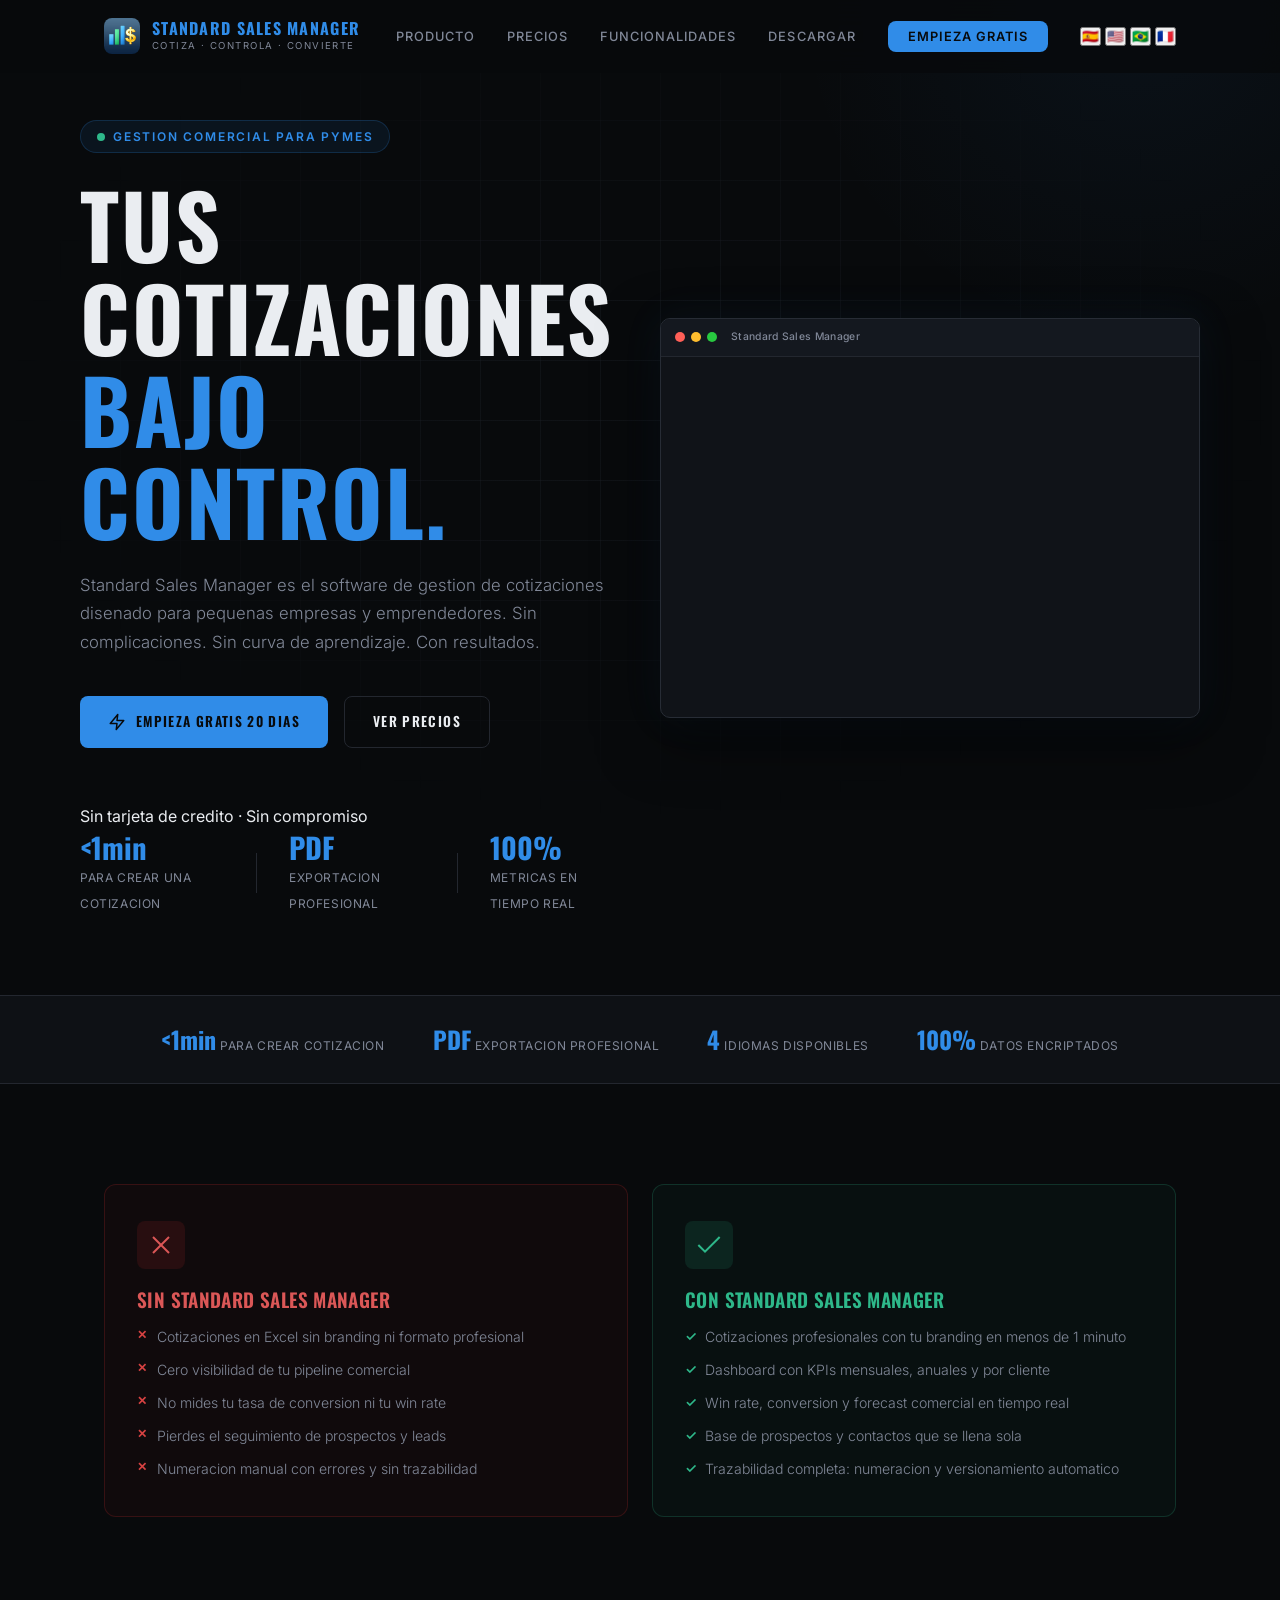
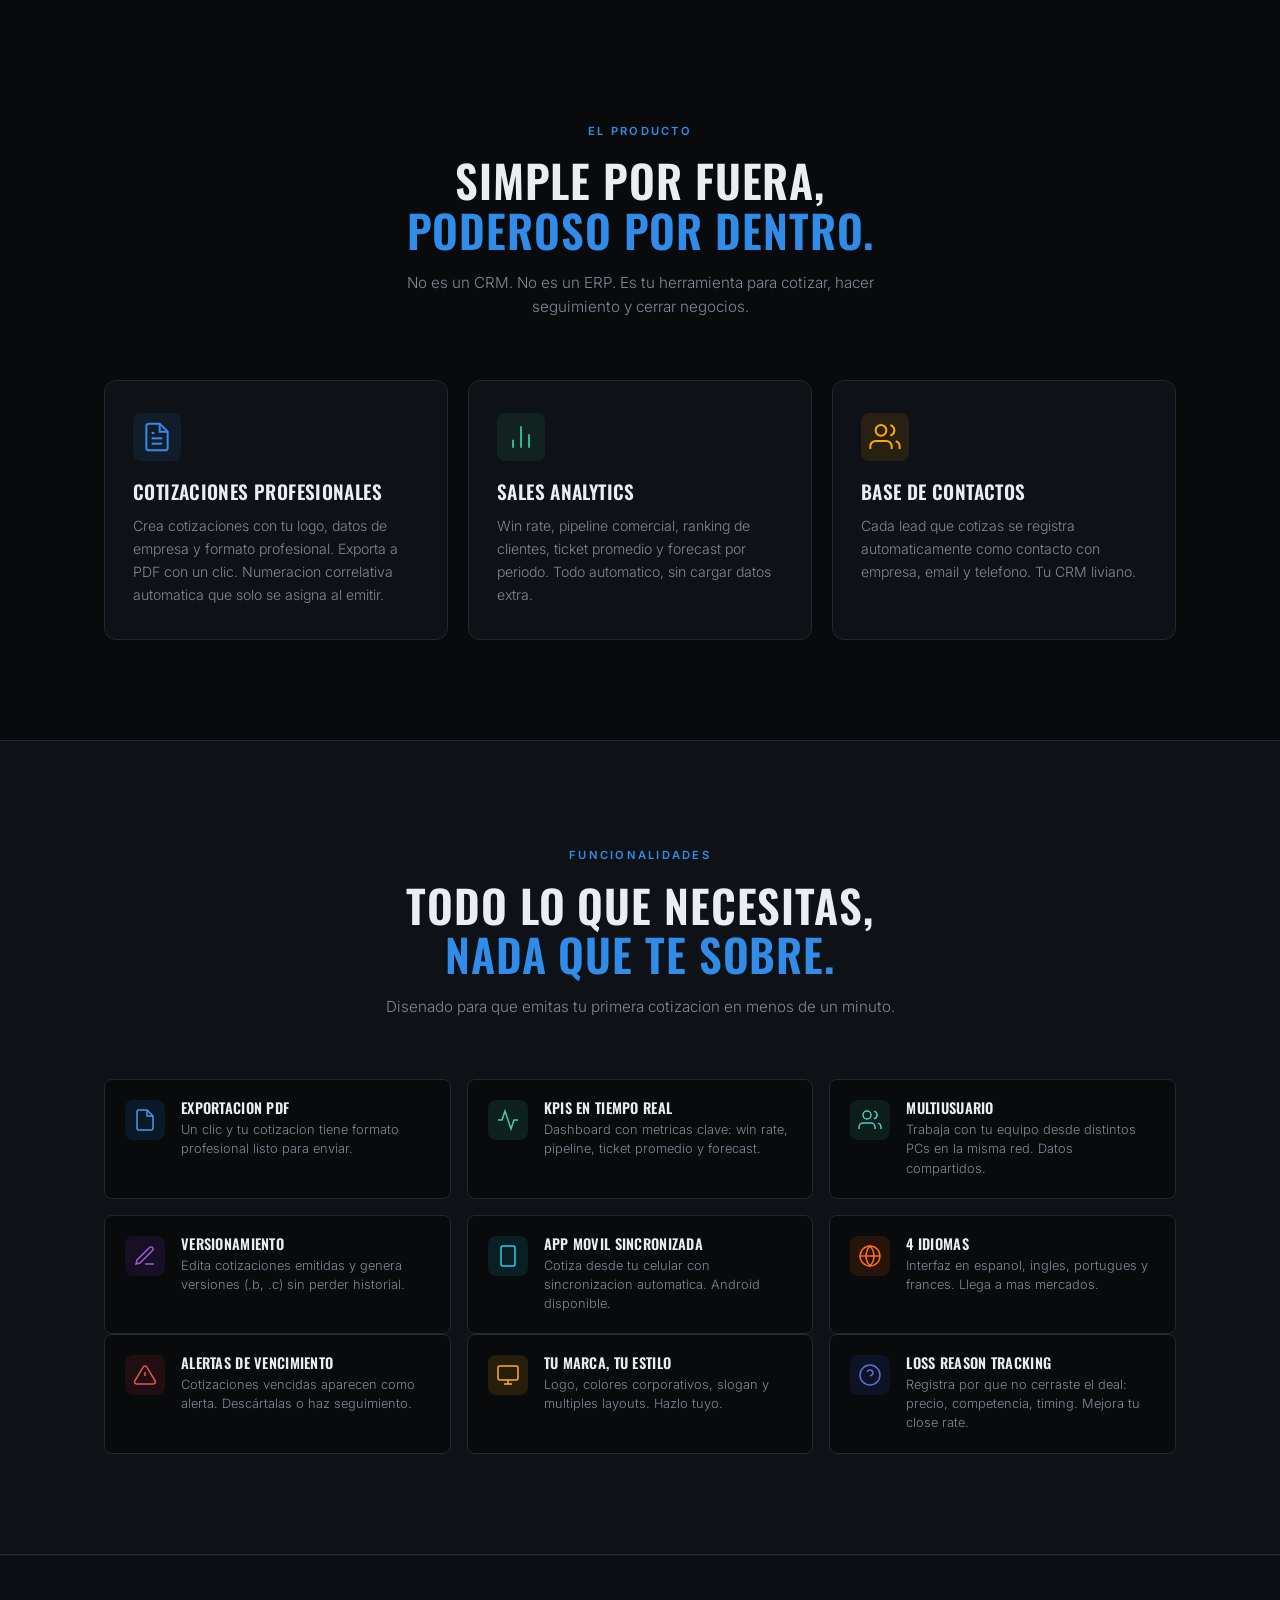
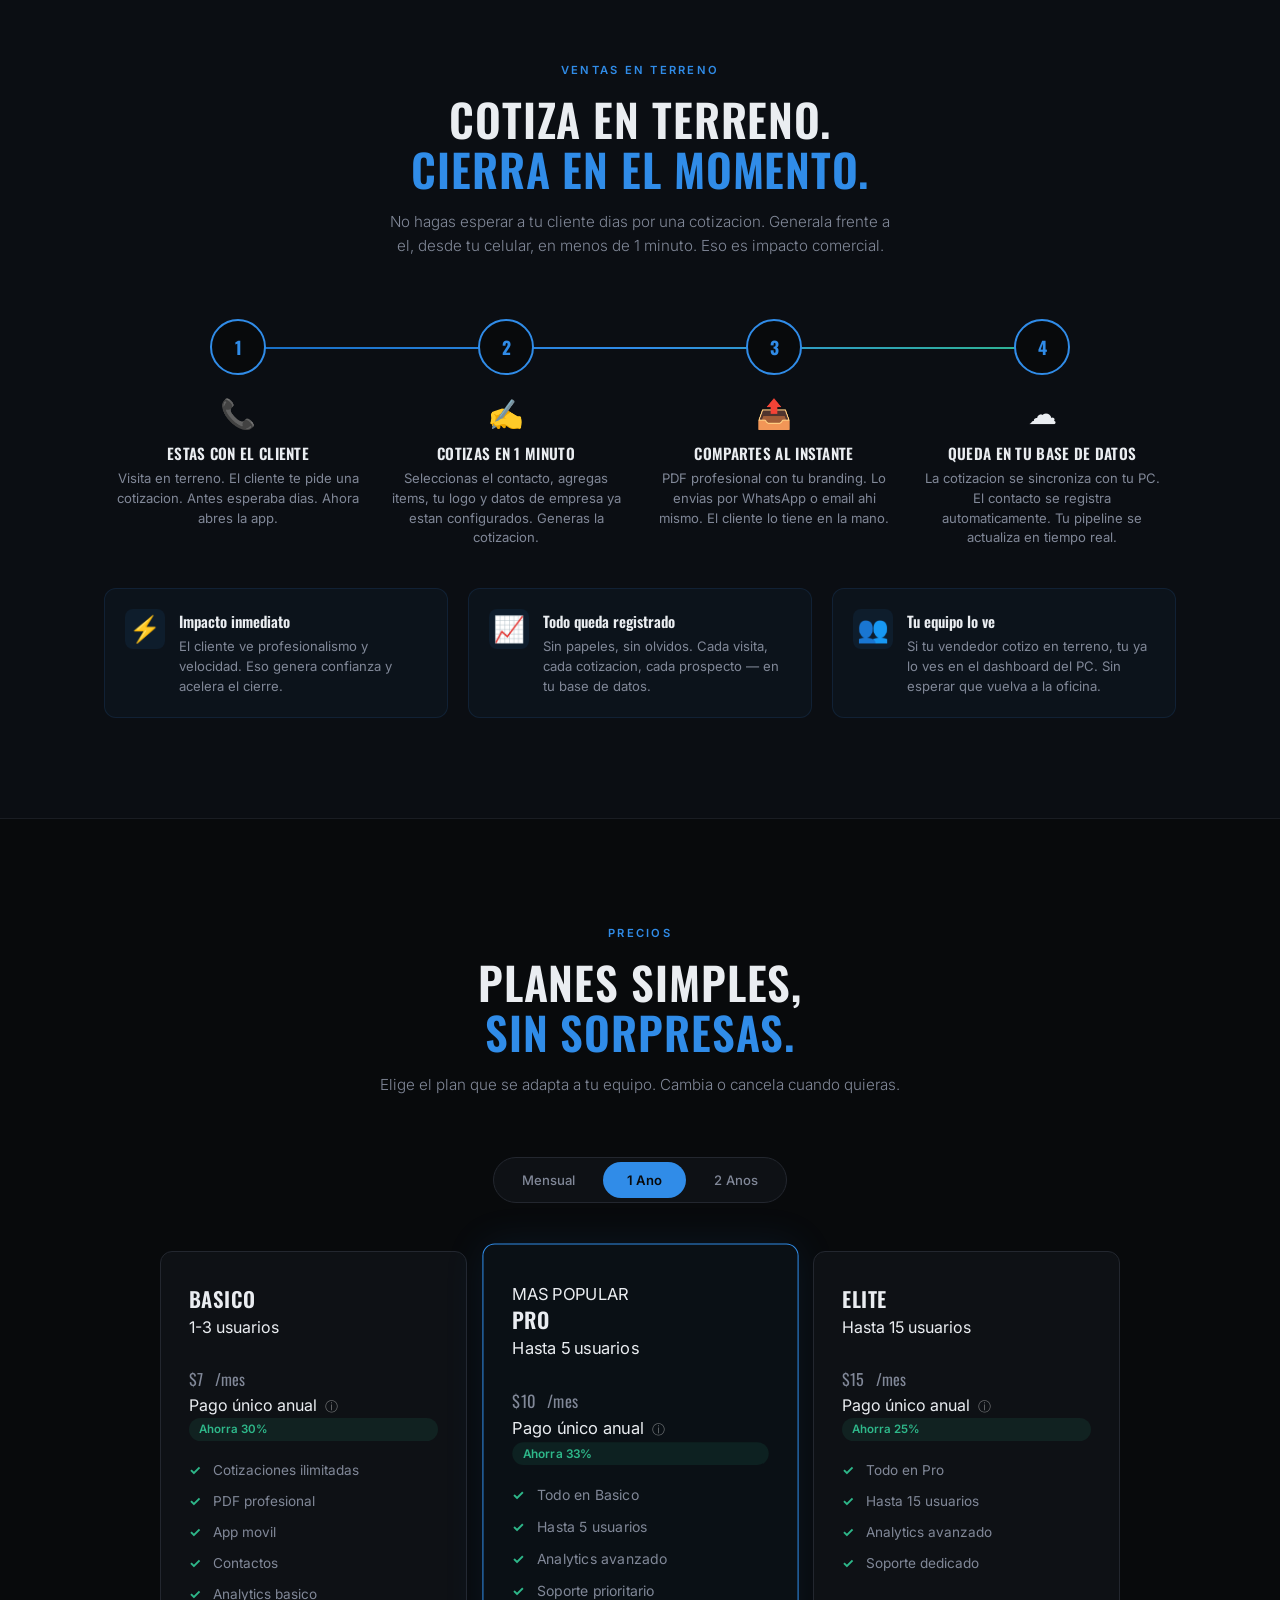
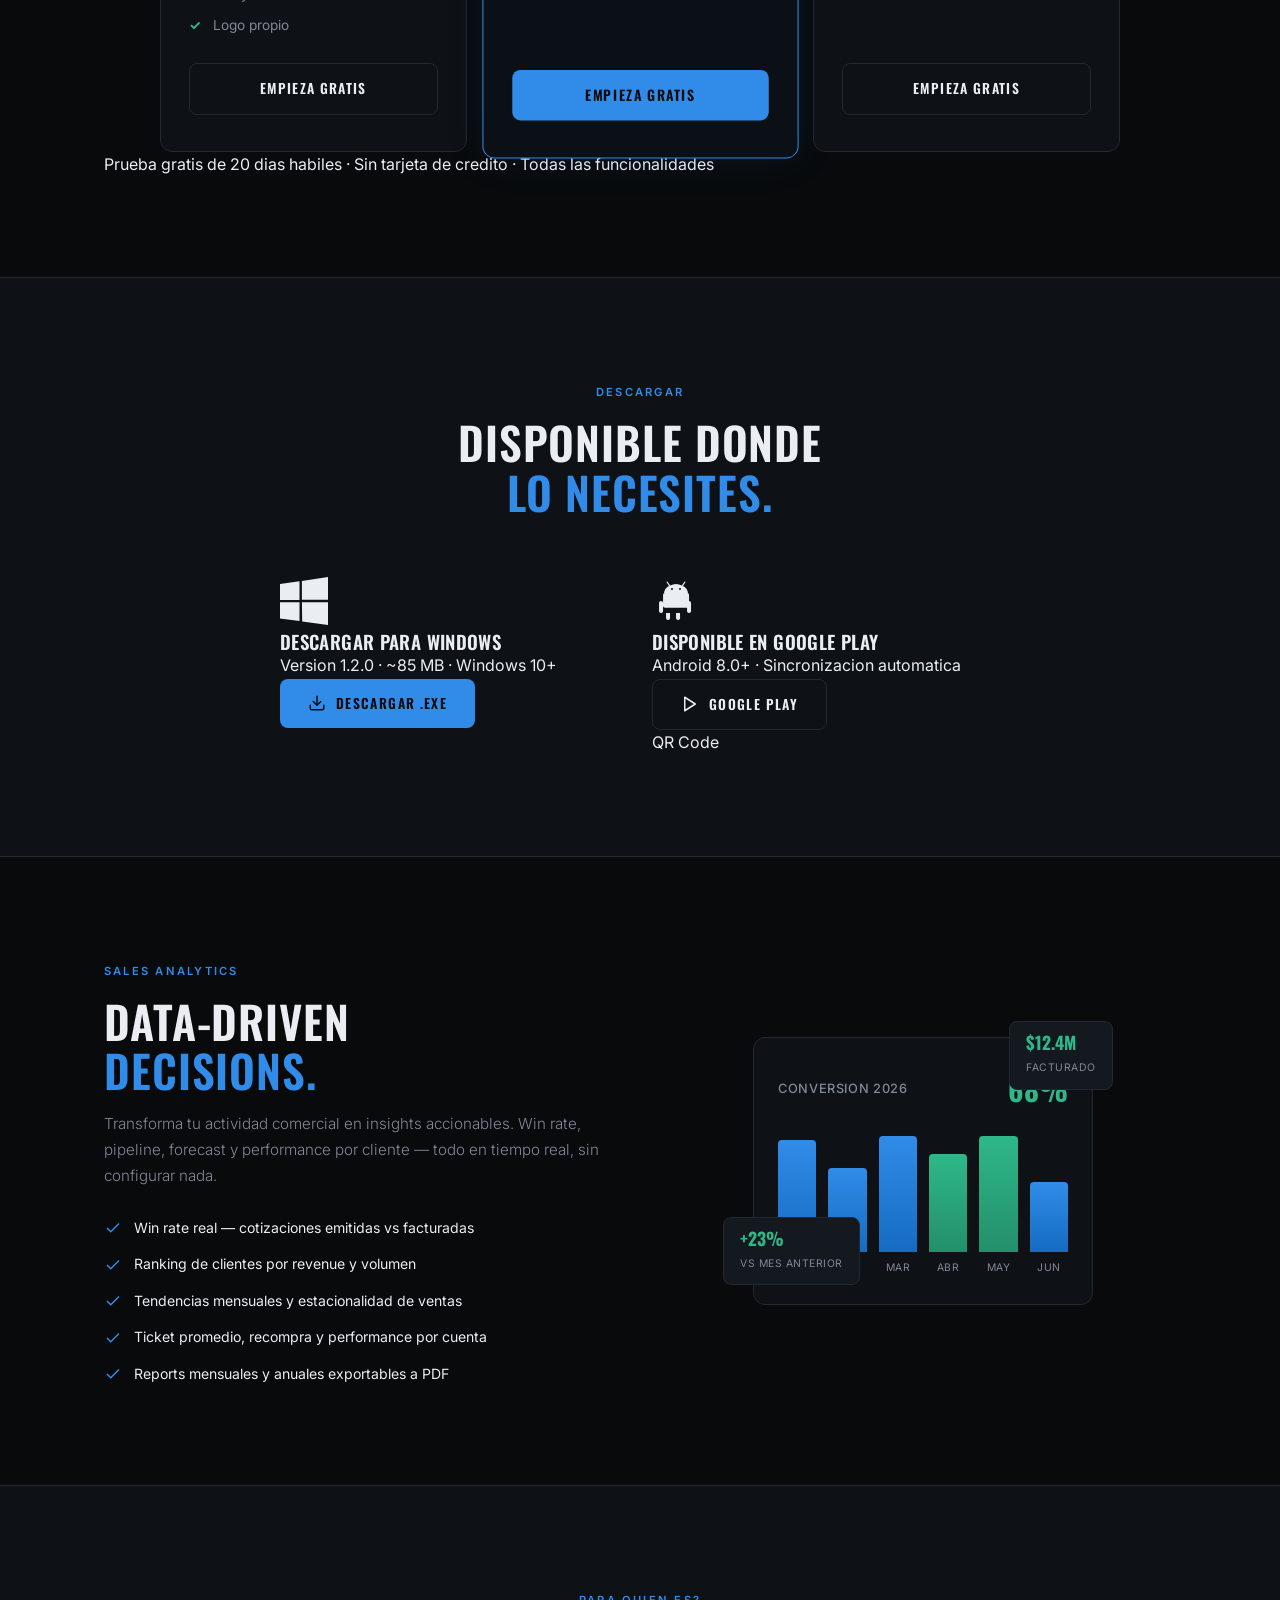
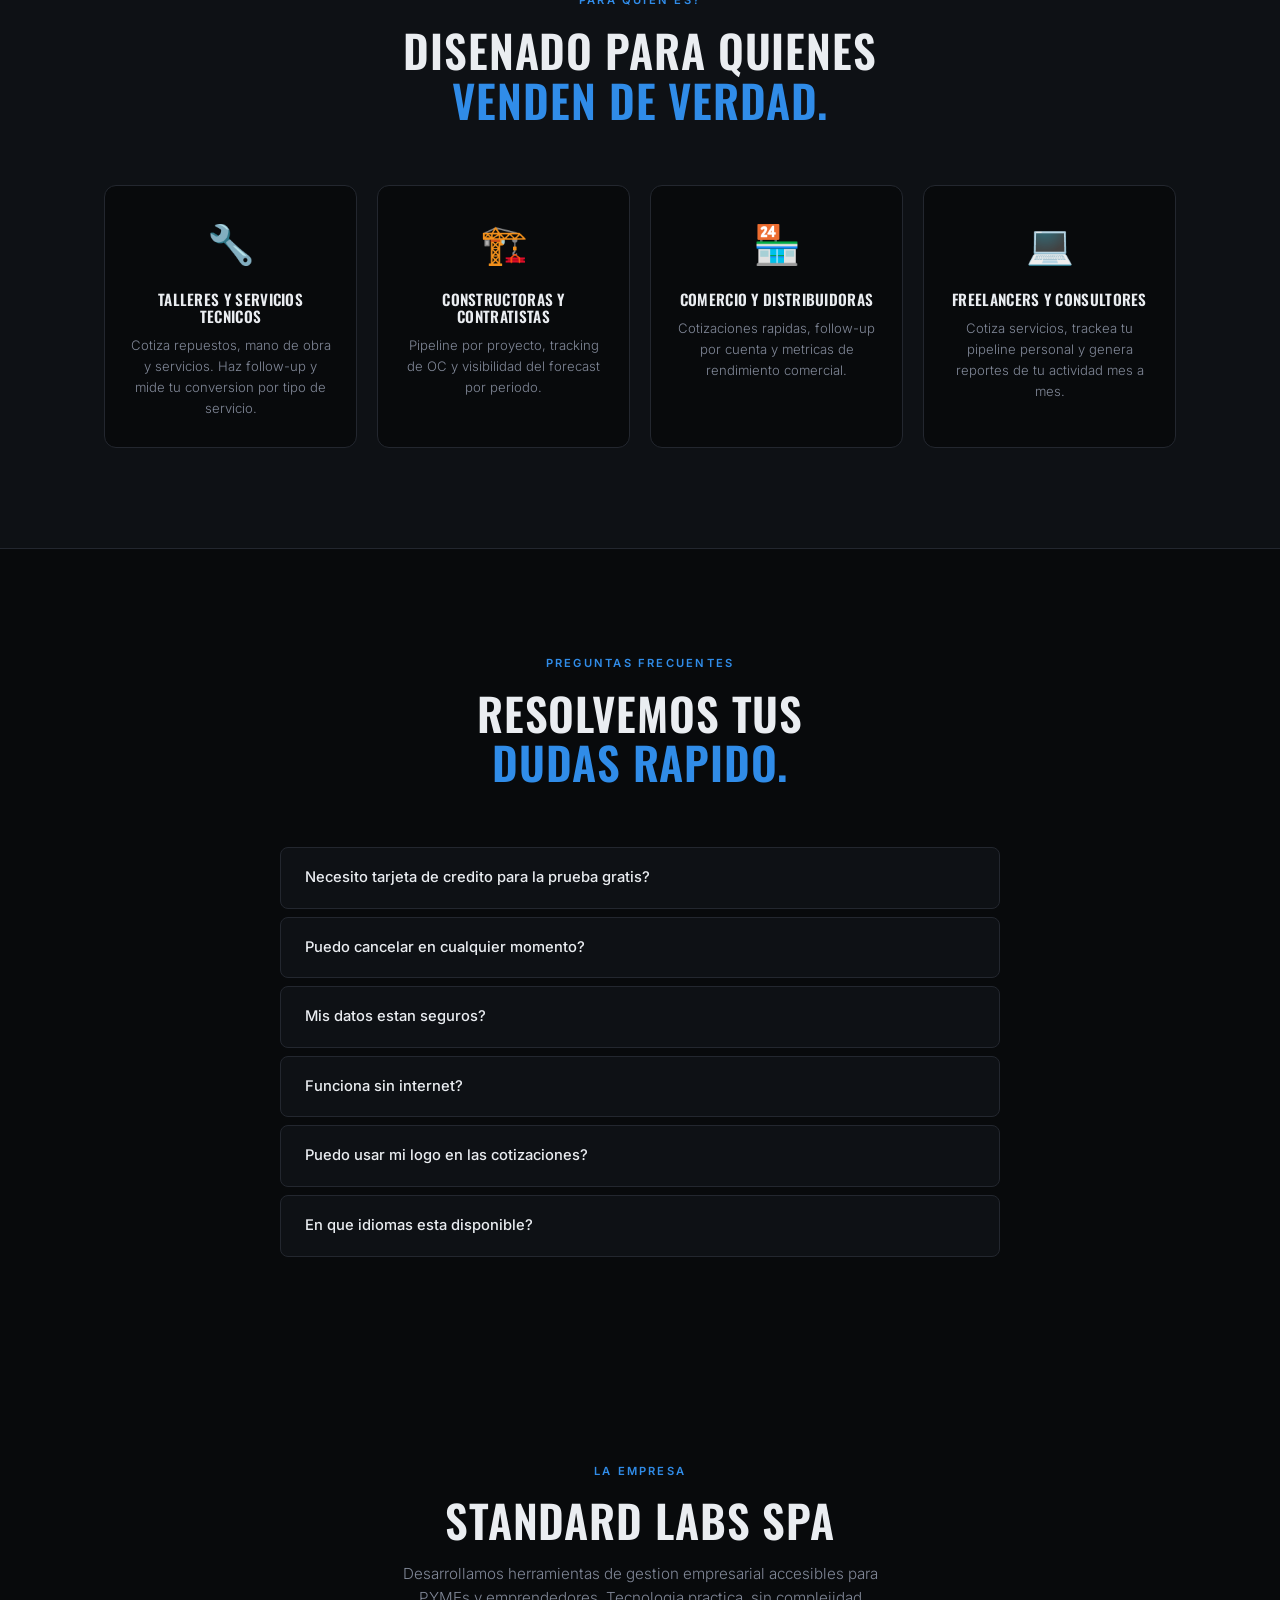
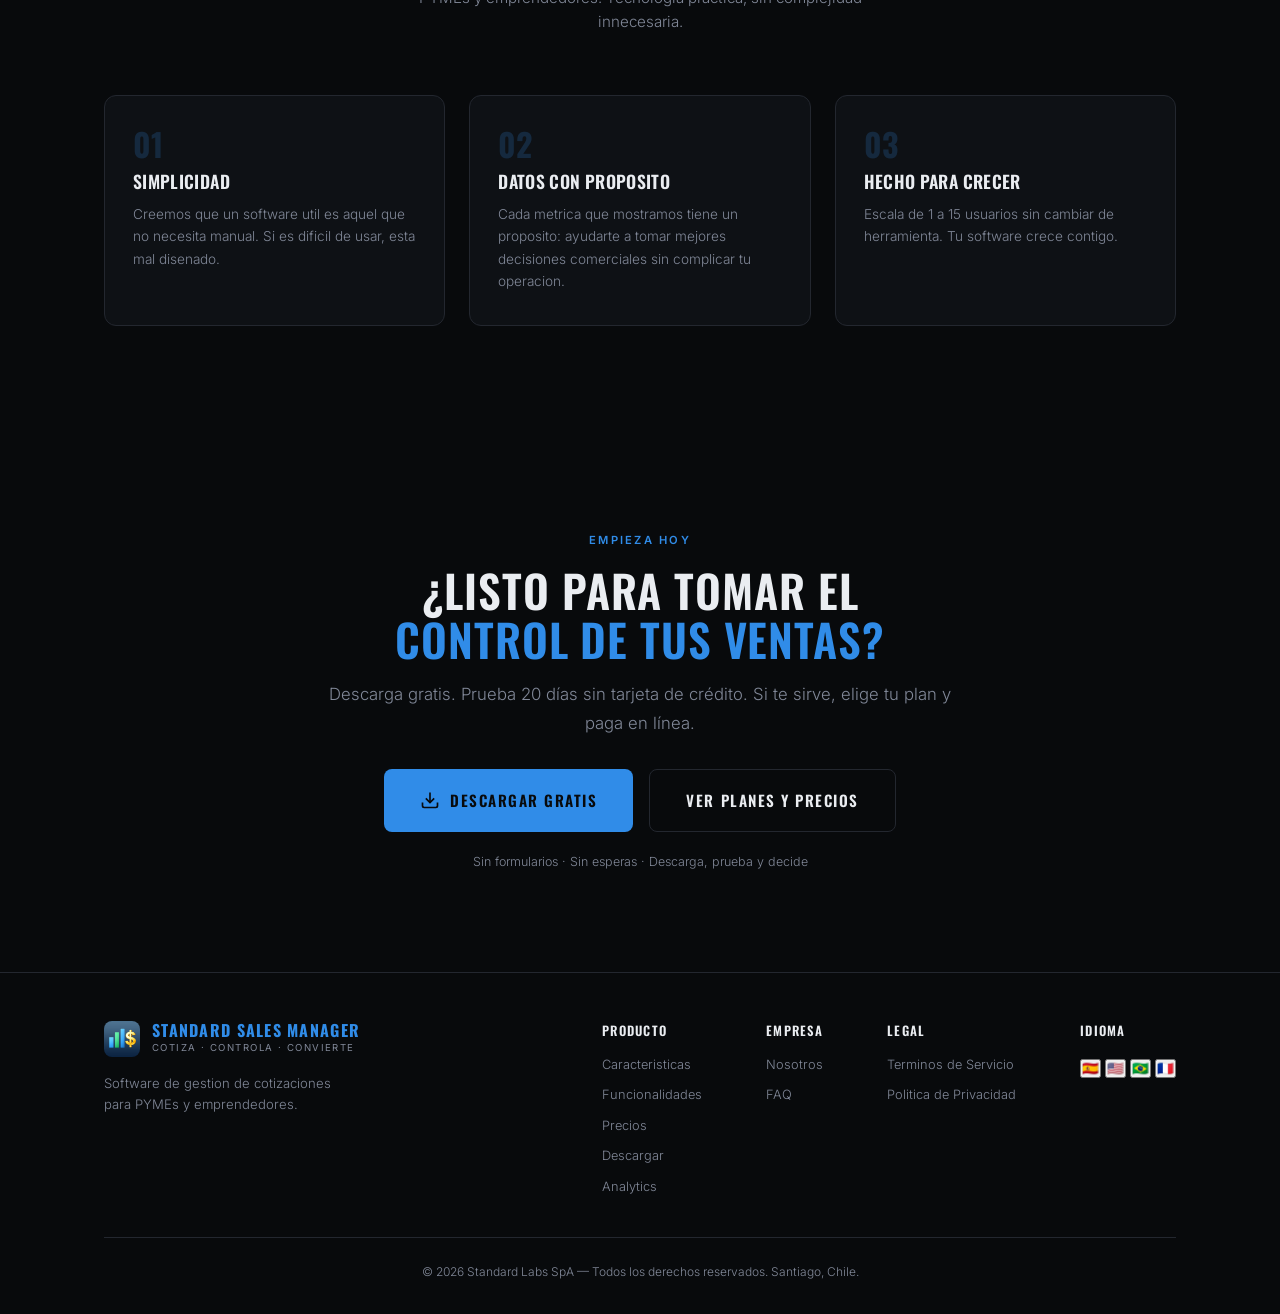
==== commit 35ae12f9: "Replace total amounts with info tooltip on pricing cards Shows ⓘ icon next to billing note. Hover or" ====
--- a/index.html
+++ b/index.html
@@ -633,8 +633,7 @@
             <span class="pricing__amount" data-price-monthly="10" data-price-yearly="7" data-price-biennial="5">$7</span>
             <span class="pricing__period" data-i18n="pricingPerMonth">/mes</span>
           </div>
-          <p class="pricing__billing-note" data-i18n="pricingBillingYearly">Pago único anual</p>
-          <p class="pricing__billing-total" data-total-monthly="" data-total-yearly="$84 USD/año" data-total-biennial="$120 USD/2 años">$84 USD/año</p>
+          <p class="pricing__billing-note" data-i18n="pricingBillingYearly">Pago único anual <span class="pricing__info" data-tooltip-yearly="Se paga el año completo en un solo cobro." data-tooltip-biennial="Se pagan los 2 años completos en un solo cobro." data-tooltip-monthly="">ⓘ</span></p>
           <p class="pricing__savings" data-savings-monthly="" data-savings-yearly="Ahorra 30%" data-savings-biennial="Ahorra 50%">Ahorra 30%</p>
           <ul class="pricing__features">
             <li data-i18n="pricingBasicF1">Cotizaciones ilimitadas</li>
@@ -658,8 +657,7 @@
             <span class="pricing__amount" data-price-monthly="15" data-price-yearly="10" data-price-biennial="8">$10</span>
             <span class="pricing__period" data-i18n="pricingPerMonth">/mes</span>
           </div>
-          <p class="pricing__billing-note" data-i18n="pricingBillingYearly">Pago único anual</p>
-          <p class="pricing__billing-total" data-total-monthly="" data-total-yearly="$120 USD/año" data-total-biennial="$192 USD/2 años">$120 USD/año</p>
+          <p class="pricing__billing-note" data-i18n="pricingBillingYearly">Pago único anual <span class="pricing__info" data-tooltip-yearly="Se paga el año completo en un solo cobro." data-tooltip-biennial="Se pagan los 2 años completos en un solo cobro." data-tooltip-monthly="">ⓘ</span></p>
           <p class="pricing__savings" data-savings-monthly="" data-savings-yearly="Ahorra 33%" data-savings-biennial="Ahorra 47%">Ahorra 33%</p>
           <ul class="pricing__features">
             <li data-i18n="pricingProF1">Todo en Basico</li>
@@ -680,8 +678,7 @@
             <span class="pricing__amount" data-price-monthly="20" data-price-yearly="15" data-price-biennial="13">$15</span>
             <span class="pricing__period" data-i18n="pricingPerMonth">/mes</span>
           </div>
-          <p class="pricing__billing-note" data-i18n="pricingBillingYearly">Pago único anual</p>
-          <p class="pricing__billing-total" data-total-monthly="" data-total-yearly="$180 USD/año" data-total-biennial="$312 USD/2 años">$180 USD/año</p>
+          <p class="pricing__billing-note" data-i18n="pricingBillingYearly">Pago único anual <span class="pricing__info" data-tooltip-yearly="Se paga el año completo en un solo cobro." data-tooltip-biennial="Se pagan los 2 años completos en un solo cobro." data-tooltip-monthly="">ⓘ</span></p>
           <p class="pricing__savings" data-savings-monthly="" data-savings-yearly="Ahorra 25%" data-savings-biennial="Ahorra 35%">Ahorra 25%</p>
           <ul class="pricing__features">
             <li data-i18n="pricingEliteF1">Todo en Pro</li>
@@ -1008,7 +1005,6 @@
       const amounts = document.querySelectorAll('.pricing__amount');
       const savings = document.querySelectorAll('.pricing__savings');
       const billingNotes = document.querySelectorAll('.pricing__billing-note');
-      const billingTotals = document.querySelectorAll('.pricing__billing-total');
 
       const billingLabelsAll = {
         es: { monthly: 'Facturación mensual', yearly: 'Pago único anual', biennial: 'Pago único por 2 años' },
@@ -1039,11 +1035,20 @@
           billingNotes.forEach(function(el) {
             el.textContent = billingLabels[period] || '';
           });
-          billingTotals.forEach(function(el) {
-            var totalText = el.getAttribute('data-total-' + period) || '';
-            el.textContent = totalText;
-            el.style.display = totalText ? 'block' : 'none';
+          document.querySelectorAll('.pricing__info').forEach(function(el) {
+            var tooltip = el.getAttribute('data-tooltip-' + period) || '';
+            el.setAttribute('data-tooltip', tooltip);
+            el.style.display = tooltip ? 'inline-block' : 'none';
           });
+        });
+      });
+      /* Init tooltips for default period (yearly) */
+      document.querySelectorAll('.pricing__info').forEach(function(el) {
+        el.setAttribute('data-tooltip', el.getAttribute('data-tooltip-yearly') || '');
+        el.addEventListener('click', function(e) {
+          e.stopPropagation();
+          this.classList.toggle('active');
+          setTimeout(function() { el.classList.remove('active'); }, 3000);
         });
       });
     })();
--- a/styles.css
+++ b/styles.css
@@ -2086,12 +2086,43 @@
   margin-bottom: 4px;
 }
 
-.pricing__billing-total {
-  font-size: 0.75rem;
-  font-weight: 600;
-  color: rgba(255,255,255,0.5);
-  margin-bottom: 6px;
-  letter-spacing: 0.02em;
+.pricing__info {
+  position: relative;
+  display: inline-block;
+  cursor: pointer;
+  font-size: 0.8rem;
+  color: rgba(255,255,255,0.4);
+  margin-left: 4px;
+  transition: color 0.2s;
+}
+
+.pricing__info:hover {
+  color: var(--primary);
+}
+
+.pricing__info::after {
+  content: attr(data-tooltip);
+  position: absolute;
+  bottom: calc(100% + 8px);
+  left: 50%;
+  transform: translateX(-50%);
+  background: hsl(220, 20%, 20%);
+  color: rgba(255,255,255,0.85);
+  font-size: 0.72rem;
+  font-weight: 400;
+  padding: 8px 12px;
+  border-radius: 8px;
+  white-space: nowrap;
+  pointer-events: none;
+  opacity: 0;
+  transition: opacity 0.2s;
+  z-index: 10;
+  box-shadow: 0 4px 12px rgba(0,0,0,0.3);
+}
+
+.pricing__info:hover::after,
+.pricing__info.active::after {
+  opacity: 1;
 }
 
 .pricing__savings {
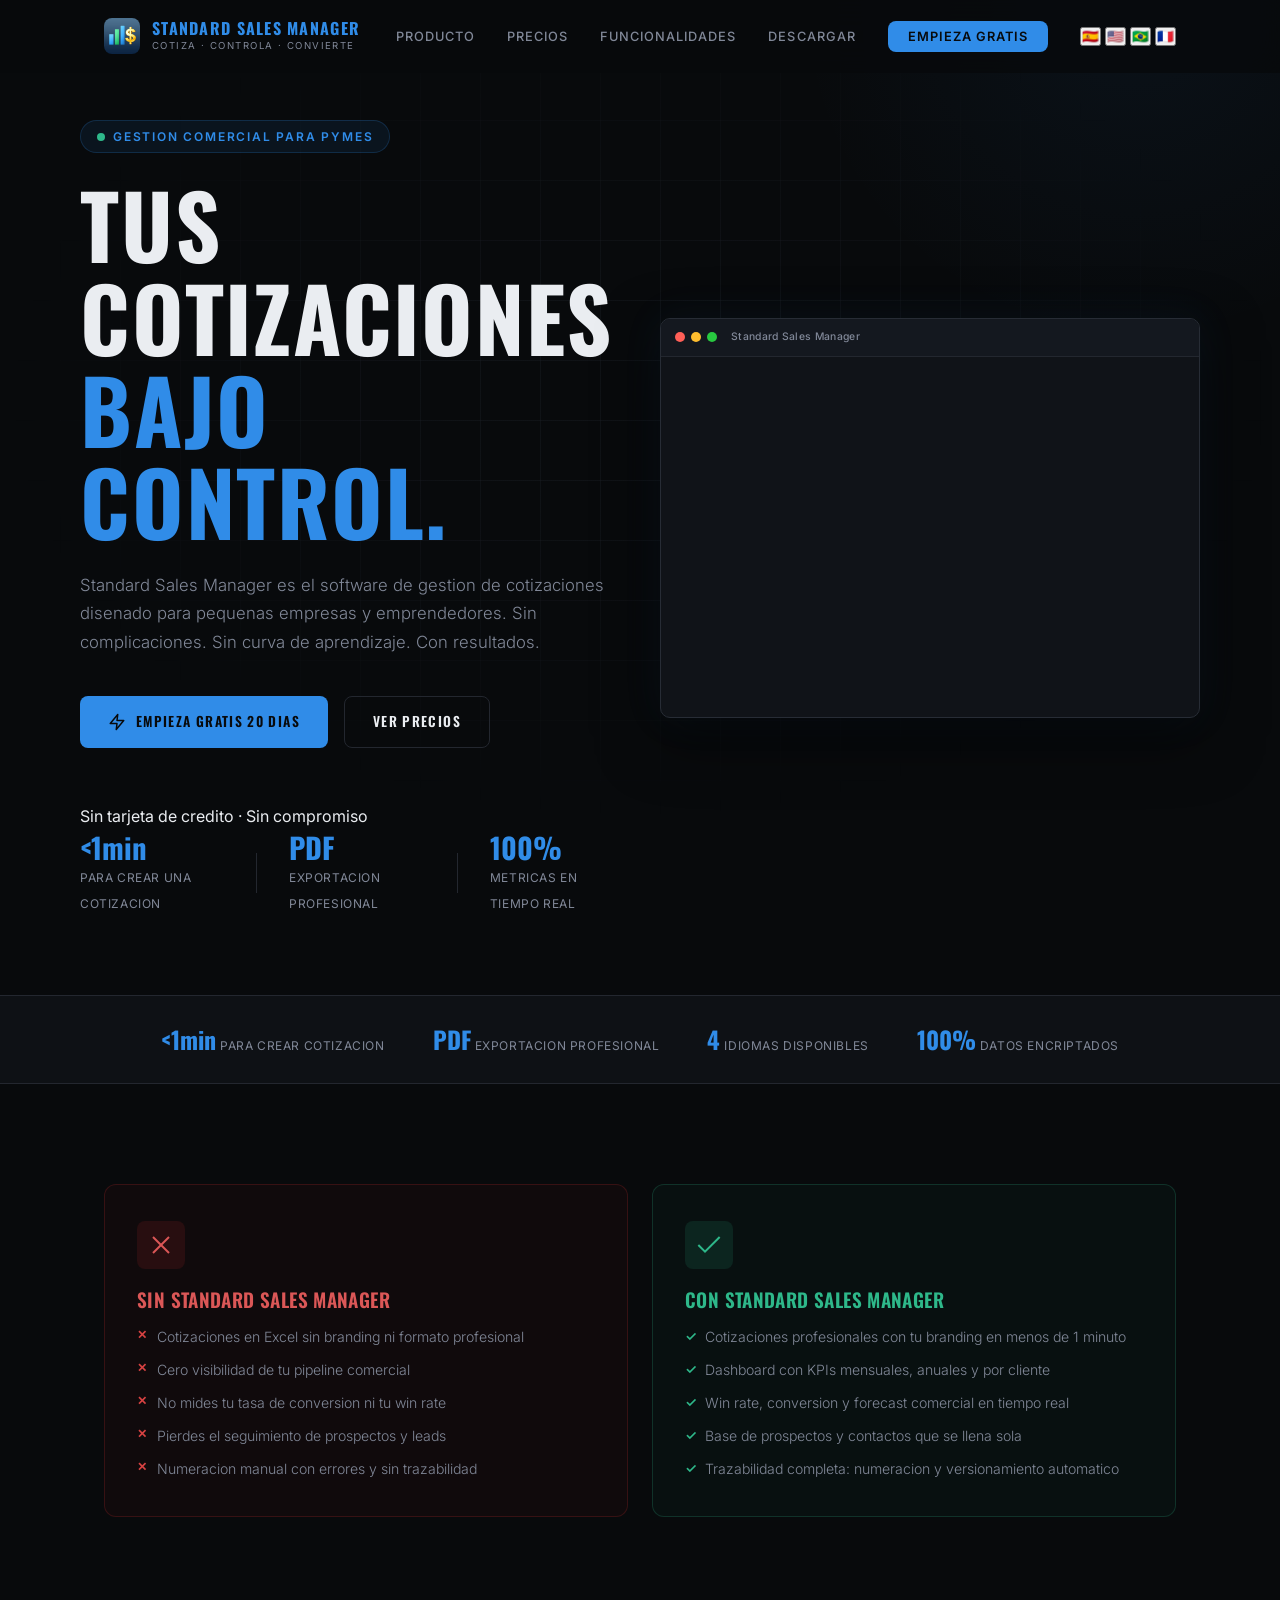
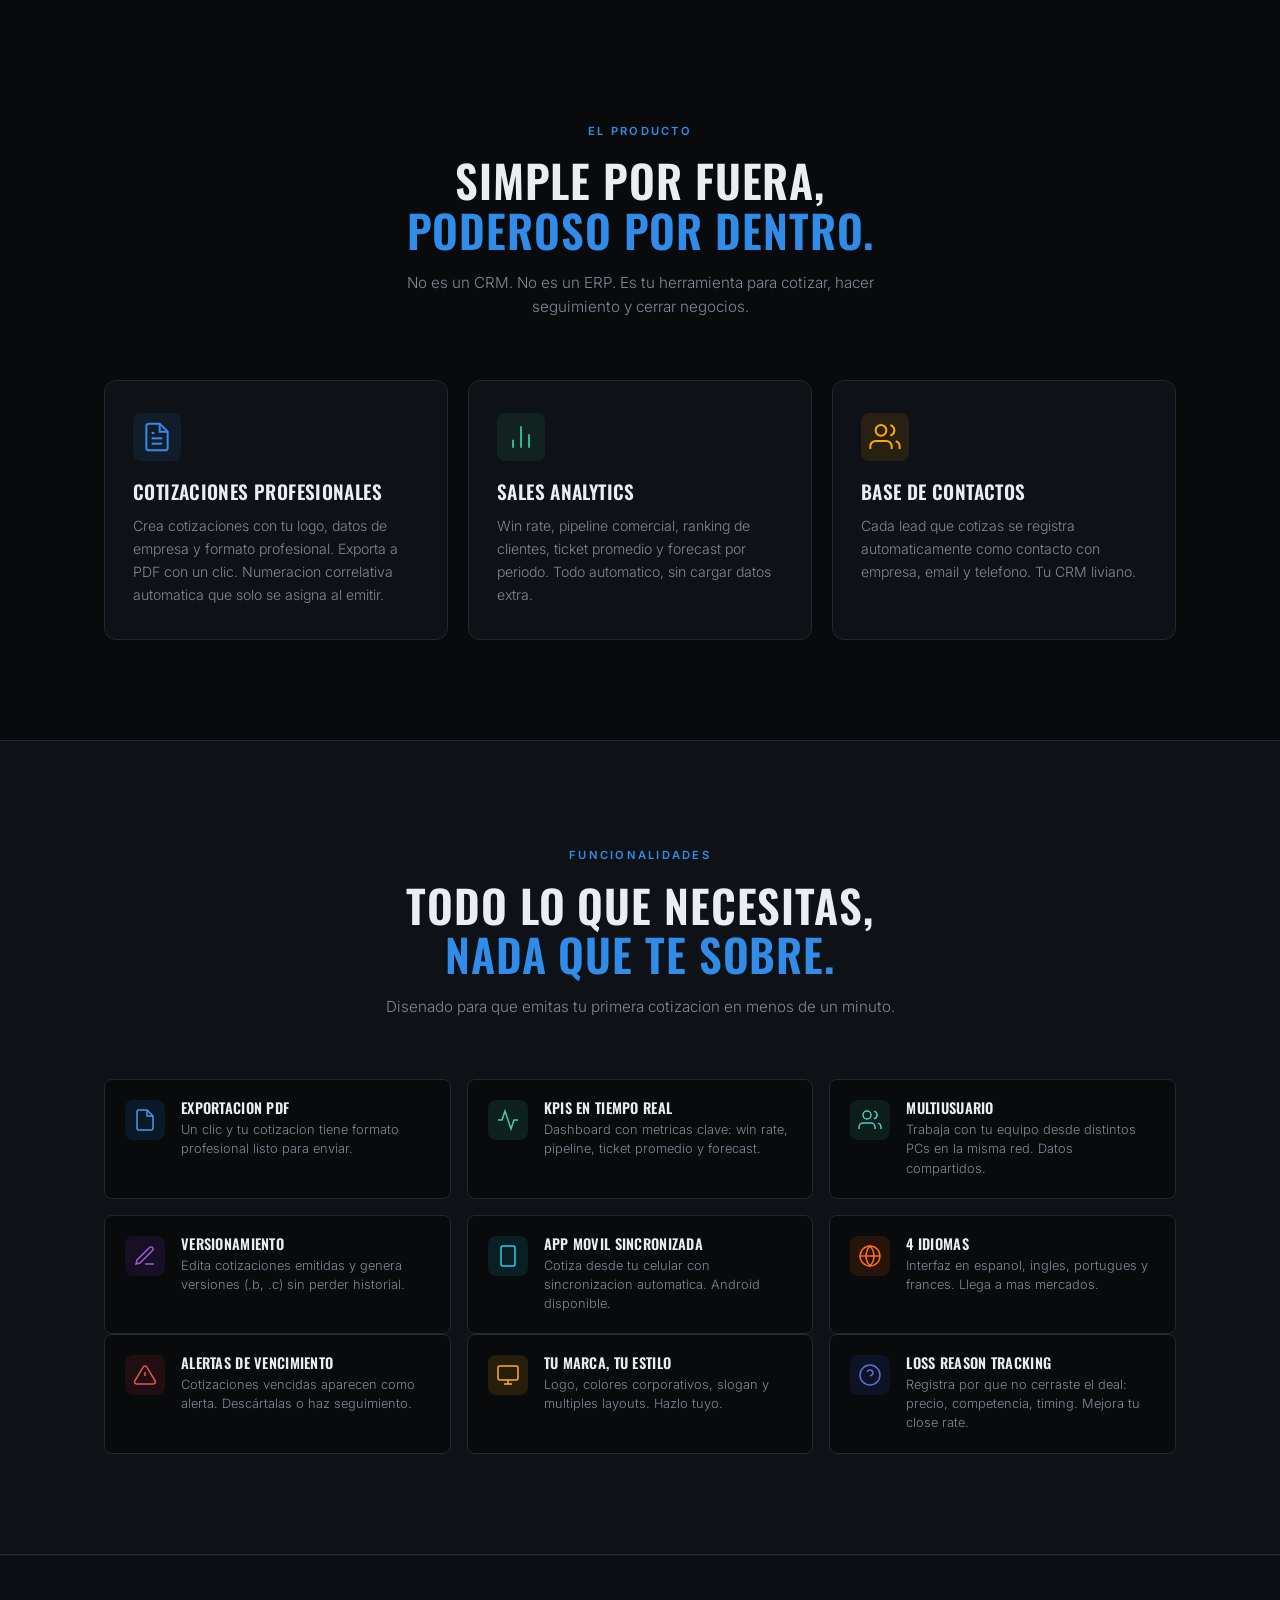
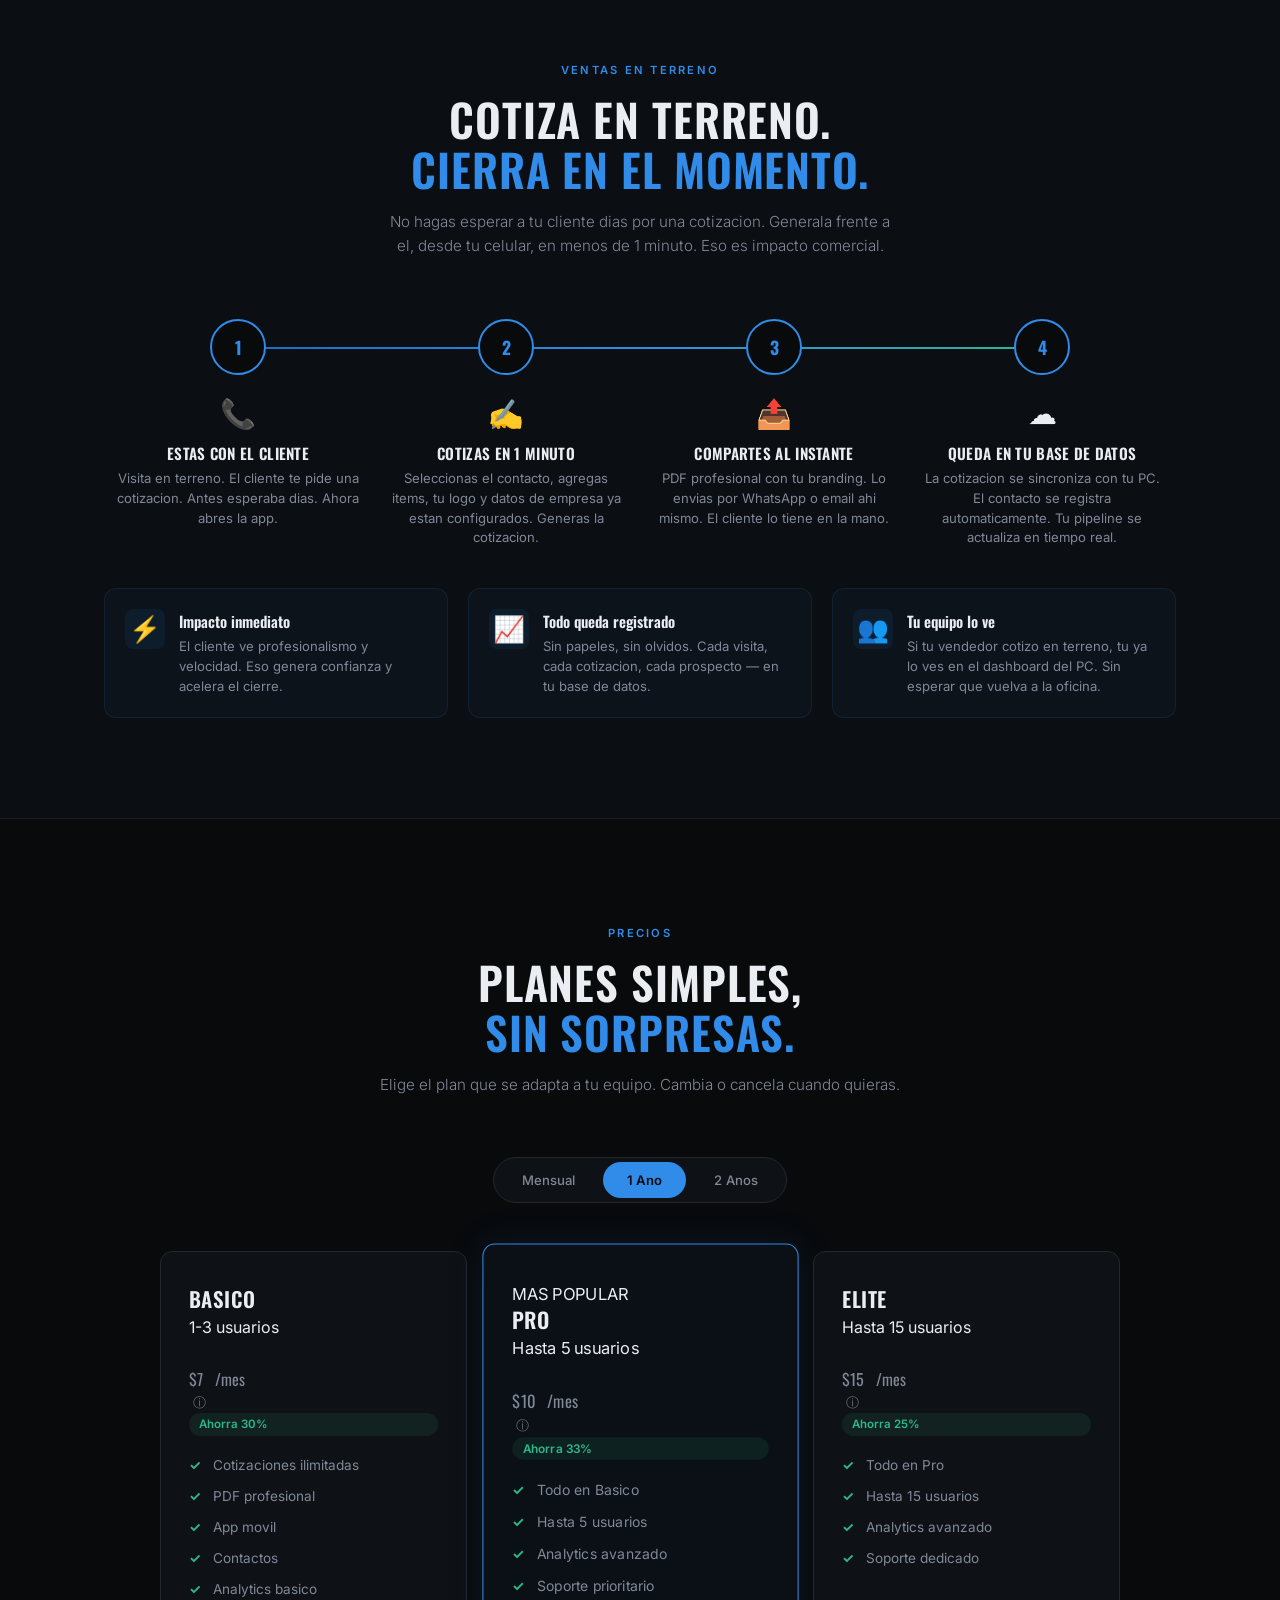
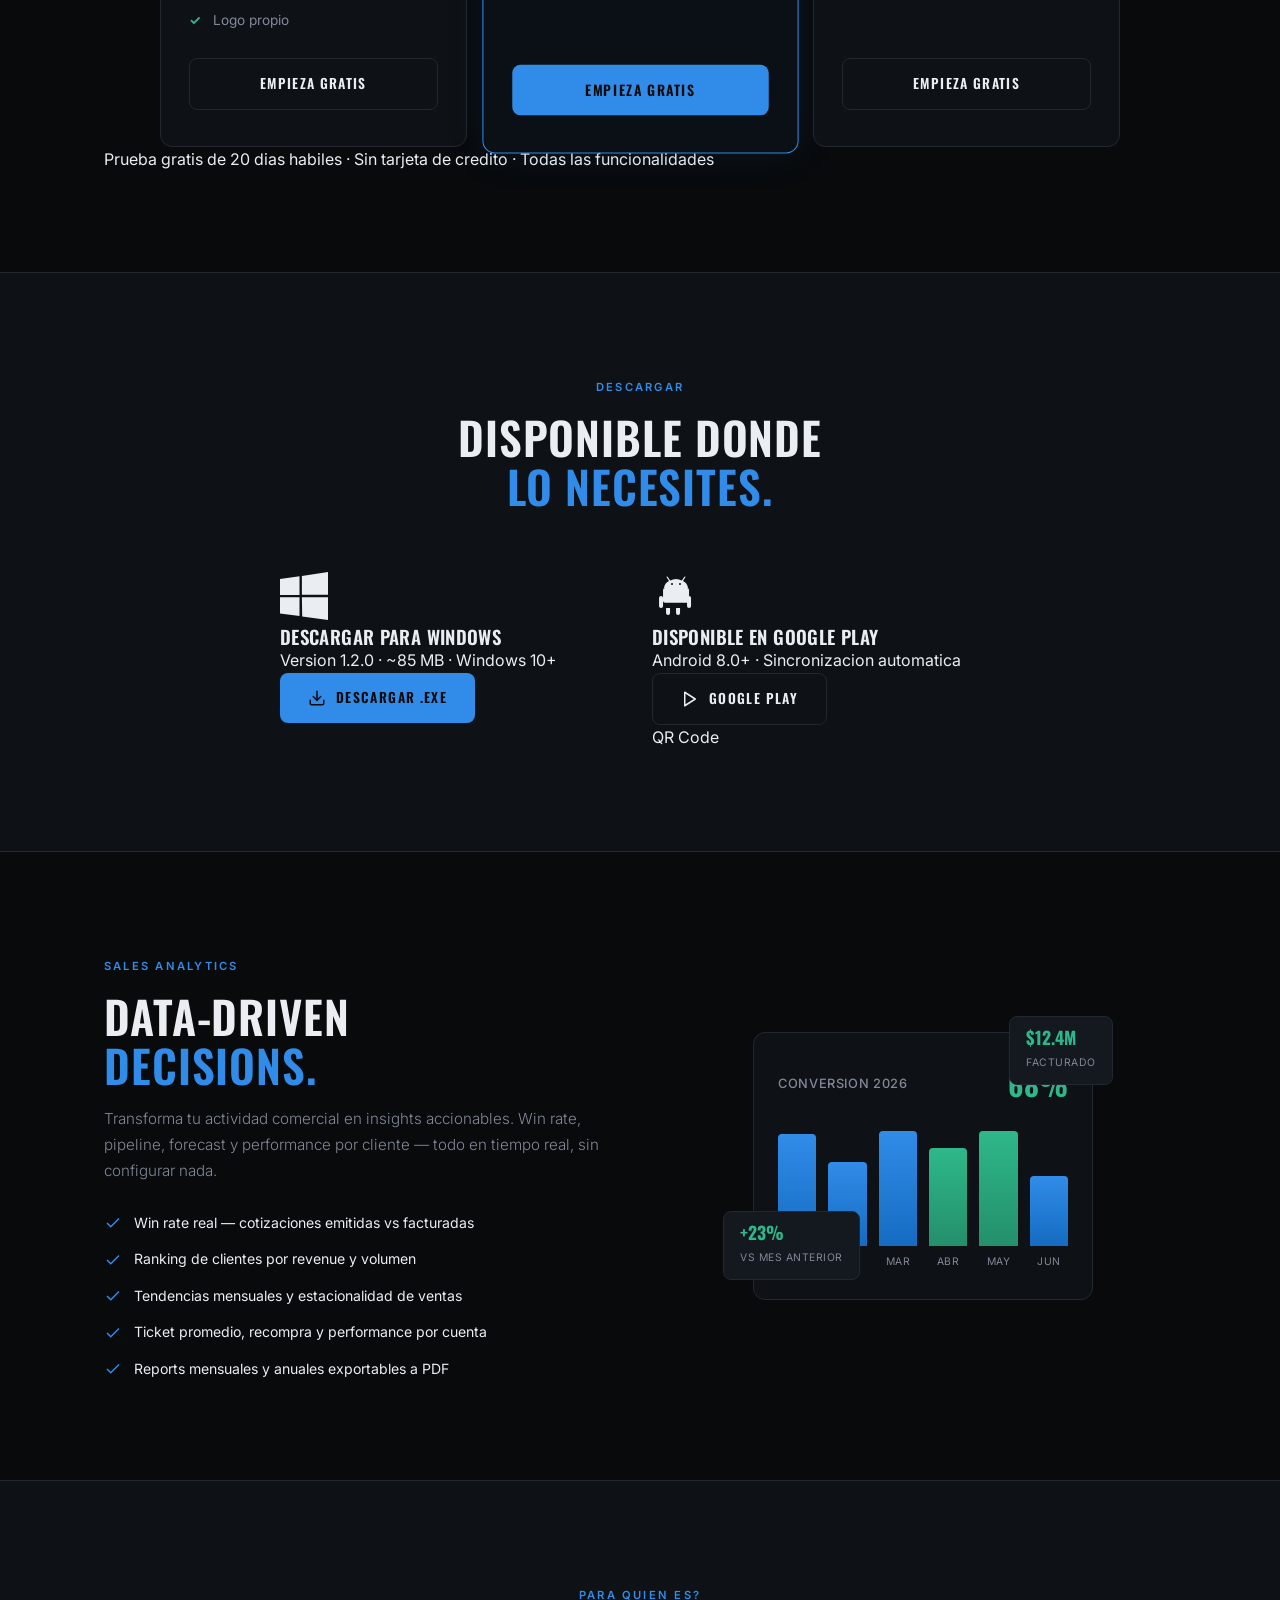
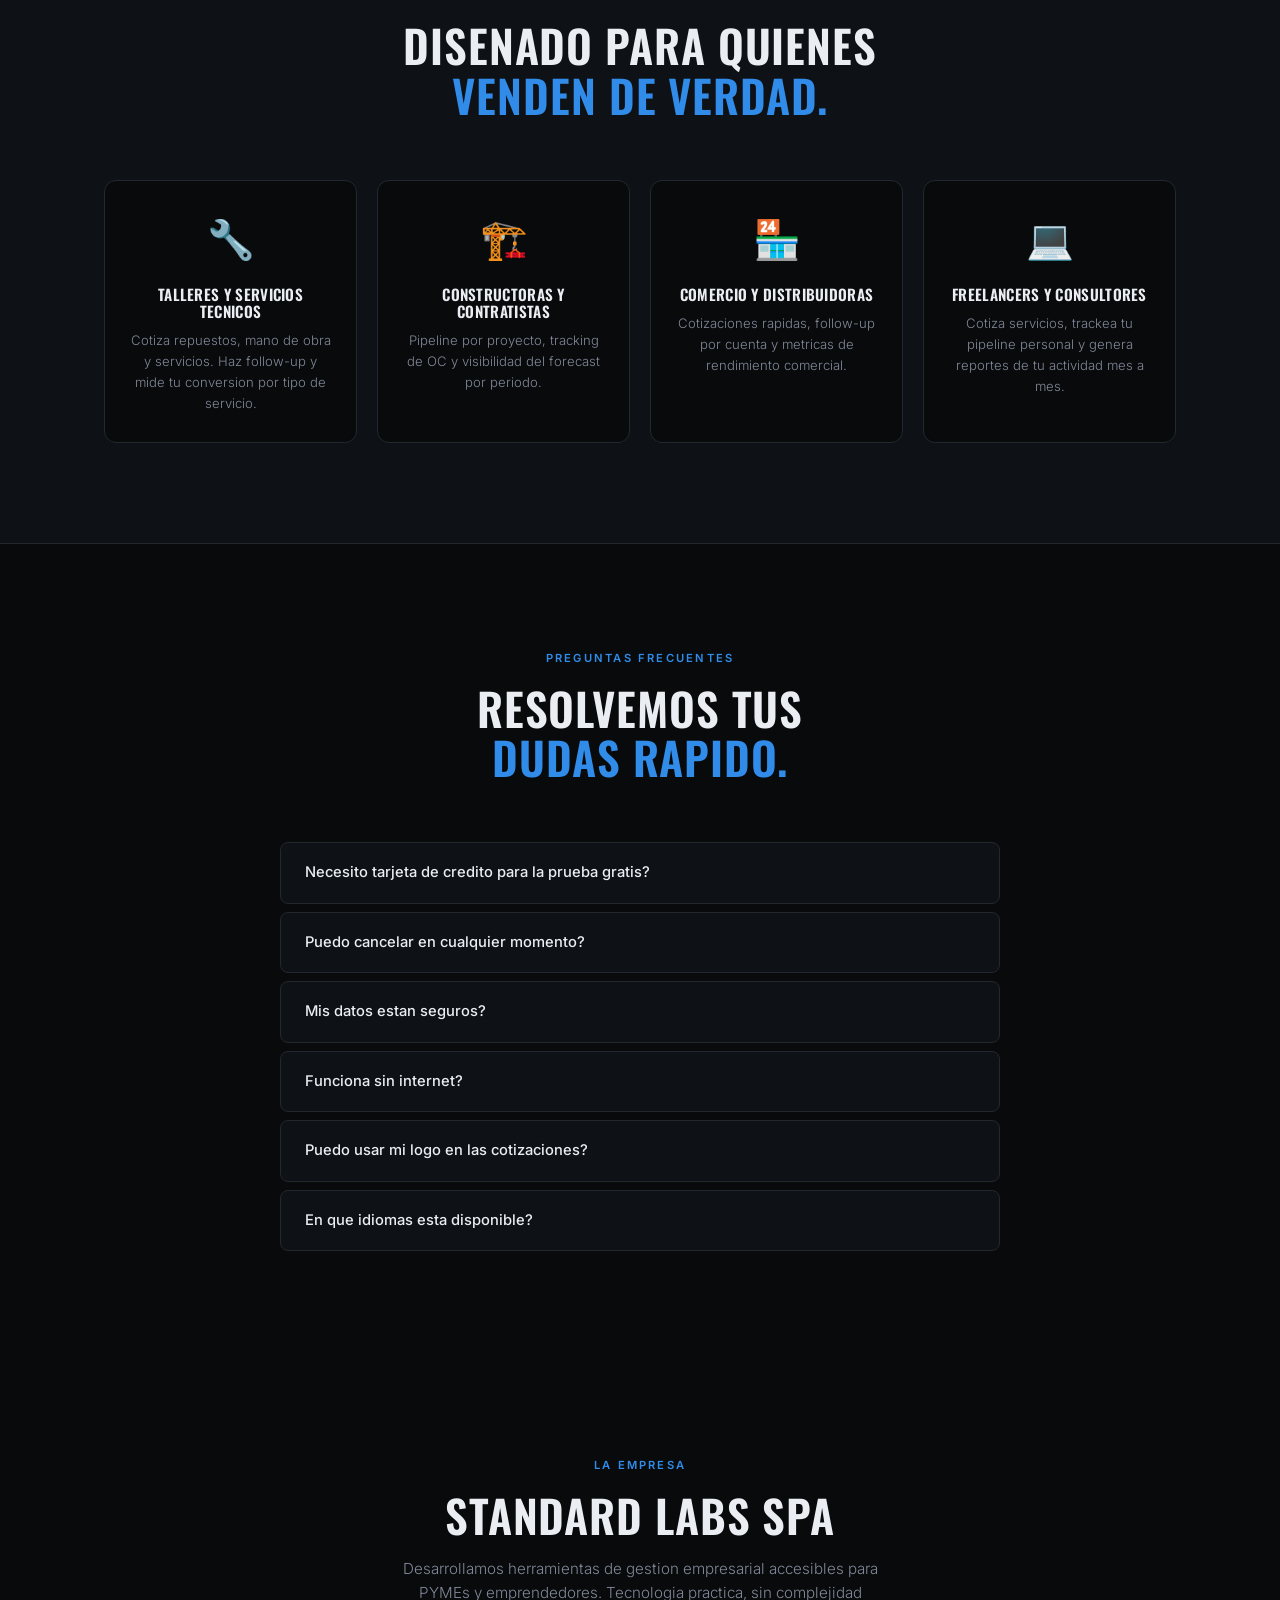
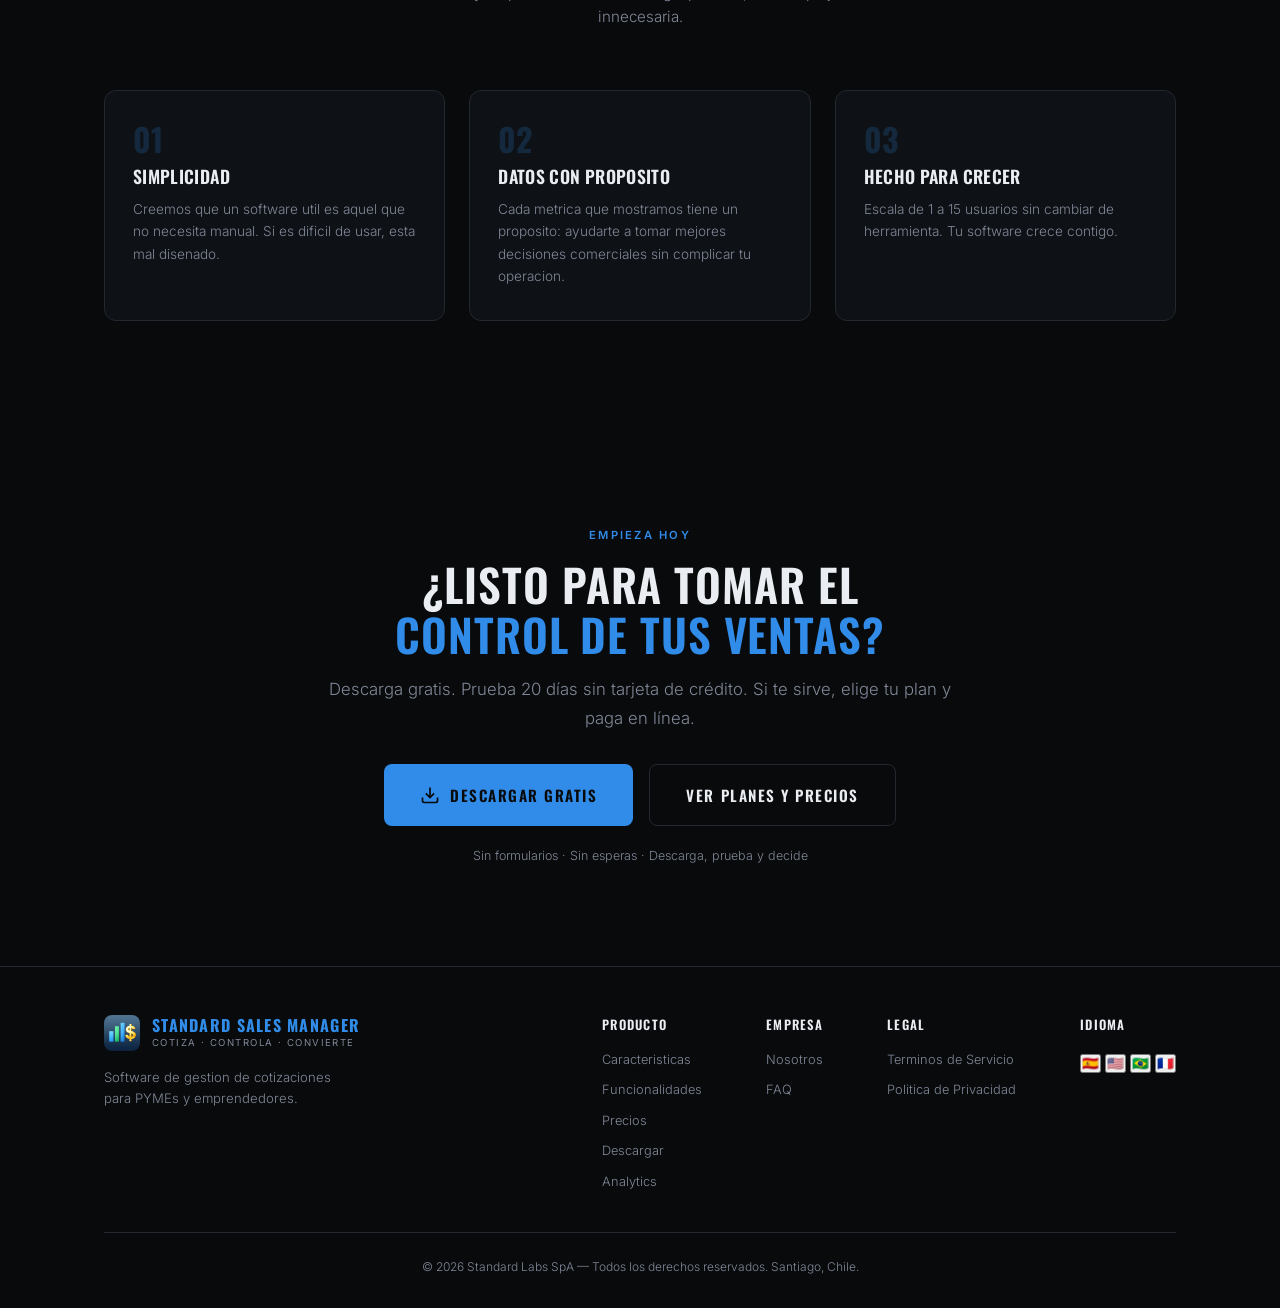
==== commit 2915b1a6: "Remove billing text, keep only info icon with tooltip Price shows clean: $7/mes + ⓘ + Ahorra 30% Too" ====
--- a/index.html
+++ b/index.html
@@ -633,7 +633,7 @@
             <span class="pricing__amount" data-price-monthly="10" data-price-yearly="7" data-price-biennial="5">$7</span>
             <span class="pricing__period" data-i18n="pricingPerMonth">/mes</span>
           </div>
-          <p class="pricing__billing-note" data-i18n="pricingBillingYearly">Pago único anual <span class="pricing__info" data-tooltip-yearly="Se paga el año completo en un solo cobro." data-tooltip-biennial="Se pagan los 2 años completos en un solo cobro." data-tooltip-monthly="">ⓘ</span></p>
+          <span class="pricing__info">ⓘ</span>
           <p class="pricing__savings" data-savings-monthly="" data-savings-yearly="Ahorra 30%" data-savings-biennial="Ahorra 50%">Ahorra 30%</p>
           <ul class="pricing__features">
             <li data-i18n="pricingBasicF1">Cotizaciones ilimitadas</li>
@@ -657,7 +657,7 @@
             <span class="pricing__amount" data-price-monthly="15" data-price-yearly="10" data-price-biennial="8">$10</span>
             <span class="pricing__period" data-i18n="pricingPerMonth">/mes</span>
           </div>
-          <p class="pricing__billing-note" data-i18n="pricingBillingYearly">Pago único anual <span class="pricing__info" data-tooltip-yearly="Se paga el año completo en un solo cobro." data-tooltip-biennial="Se pagan los 2 años completos en un solo cobro." data-tooltip-monthly="">ⓘ</span></p>
+          <span class="pricing__info">ⓘ</span>
           <p class="pricing__savings" data-savings-monthly="" data-savings-yearly="Ahorra 33%" data-savings-biennial="Ahorra 47%">Ahorra 33%</p>
           <ul class="pricing__features">
             <li data-i18n="pricingProF1">Todo en Basico</li>
@@ -678,7 +678,7 @@
             <span class="pricing__amount" data-price-monthly="20" data-price-yearly="15" data-price-biennial="13">$15</span>
             <span class="pricing__period" data-i18n="pricingPerMonth">/mes</span>
           </div>
-          <p class="pricing__billing-note" data-i18n="pricingBillingYearly">Pago único anual <span class="pricing__info" data-tooltip-yearly="Se paga el año completo en un solo cobro." data-tooltip-biennial="Se pagan los 2 años completos en un solo cobro." data-tooltip-monthly="">ⓘ</span></p>
+          <span class="pricing__info">ⓘ</span>
           <p class="pricing__savings" data-savings-monthly="" data-savings-yearly="Ahorra 25%" data-savings-biennial="Ahorra 35%">Ahorra 25%</p>
           <ul class="pricing__features">
             <li data-i18n="pricingEliteF1">Todo en Pro</li>
@@ -1005,6 +1005,7 @@
       const amounts = document.querySelectorAll('.pricing__amount');
       const savings = document.querySelectorAll('.pricing__savings');
       const billingNotes = document.querySelectorAll('.pricing__billing-note');
+      const infoIcons = document.querySelectorAll('.pricing__info');
 
       const billingLabelsAll = {
         es: { monthly: 'Facturación mensual', yearly: 'Pago único anual', biennial: 'Pago único por 2 años' },
@@ -1012,7 +1013,14 @@
         pt: { monthly: 'Faturação mensal', yearly: 'Pagamento único anual', biennial: 'Pagamento único por 2 anos' },
         fr: { monthly: 'Facturation mensuelle', yearly: 'Paiement unique annuel', biennial: 'Paiement unique sur 2 ans' }
       };
+      const tooltipAll = {
+        es: { yearly: 'Se paga el año completo en un solo cobro.', biennial: 'Se pagan los 2 años completos en un solo cobro.' },
+        en: { yearly: 'The full year is paid in a single charge.', biennial: 'The full 2 years are paid in a single charge.' },
+        pt: { yearly: 'O ano completo é pago em uma única cobrança.', biennial: 'Os 2 anos completos são pagos em uma única cobrança.' },
+        fr: { yearly: 'L\'année complète est payée en un seul paiement.', biennial: 'Les 2 années complètes sont payées en un seul paiement.' }
+      };
       var billingLabels = billingLabelsAll.es;
+      var tooltips = tooltipAll.es;
 
       toggleBtns.forEach(function(btn) {
         btn.addEventListener('click', function() {
@@ -1035,20 +1043,32 @@
           billingNotes.forEach(function(el) {
             el.textContent = billingLabels[period] || '';
           });
-          document.querySelectorAll('.pricing__info').forEach(function(el) {
-            var tooltip = el.getAttribute('data-tooltip-' + period) || '';
-            el.setAttribute('data-tooltip', tooltip);
-            el.style.display = tooltip ? 'inline-block' : 'none';
+          infoIcons.forEach(function(el) {
+            var tip = tooltips[period] || '';
+            el.setAttribute('data-tooltip', tip);
+            el.style.display = tip ? 'inline-block' : 'none';
           });
         });
       });
-      /* Init tooltips for default period (yearly) */
-      document.querySelectorAll('.pricing__info').forEach(function(el) {
-        el.setAttribute('data-tooltip', el.getAttribute('data-tooltip-yearly') || '');
+      /* Init billing notes + tooltips for default period (yearly) */
+      function updatePricingUI(period) {
+        billingNotes.forEach(function(el) {
+          el.textContent = billingLabels[period] || '';
+        });
+        infoIcons.forEach(function(el) {
+          var tip = tooltips[period] || '';
+          el.setAttribute('data-tooltip', tip);
+          el.style.display = tip ? 'inline-block' : 'none';
+        });
+      }
+      updatePricingUI('yearly');
+
+      infoIcons.forEach(function(el) {
         el.addEventListener('click', function(e) {
           e.stopPropagation();
           this.classList.toggle('active');
-          setTimeout(function() { el.classList.remove('active'); }, 3000);
+          var self = this;
+          setTimeout(function() { self.classList.remove('active'); }, 3000);
         });
       });
     })();
@@ -1737,15 +1757,13 @@
           }
         });
 
-        /* Update billing labels for current period */
+        /* Update billing labels + tooltips for current period */
         if (typeof billingLabelsAll !== 'undefined') {
           billingLabels = billingLabelsAll[lang] || billingLabelsAll.es;
+          tooltips = tooltipAll[lang] || tooltipAll.es;
           var activeToggle = document.querySelector('.pricing__toggle-btn--active');
           if (activeToggle) {
-            var period = activeToggle.getAttribute('data-period');
-            document.querySelectorAll('.pricing__billing-note').forEach(function(el) {
-              el.textContent = billingLabels[period] || '';
-            });
+            updatePricingUI(activeToggle.getAttribute('data-period'));
           }
         }
       }
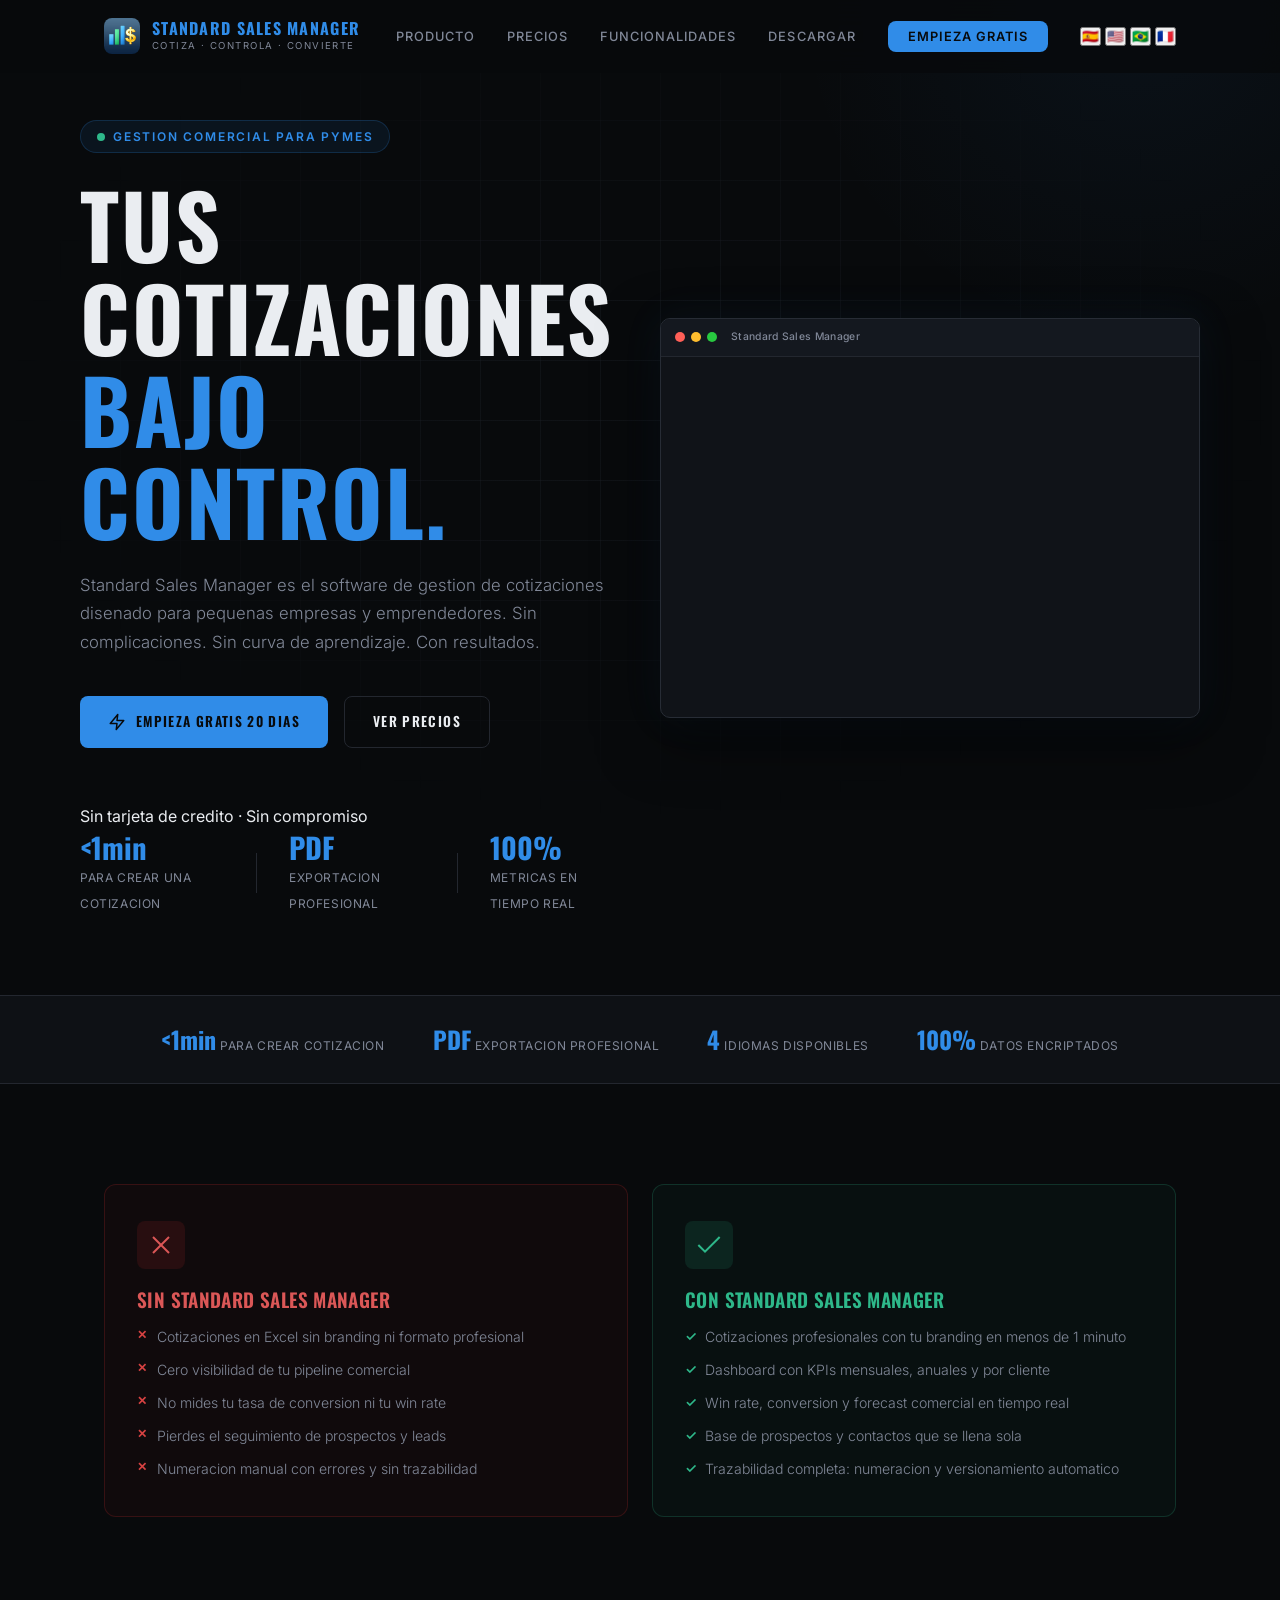
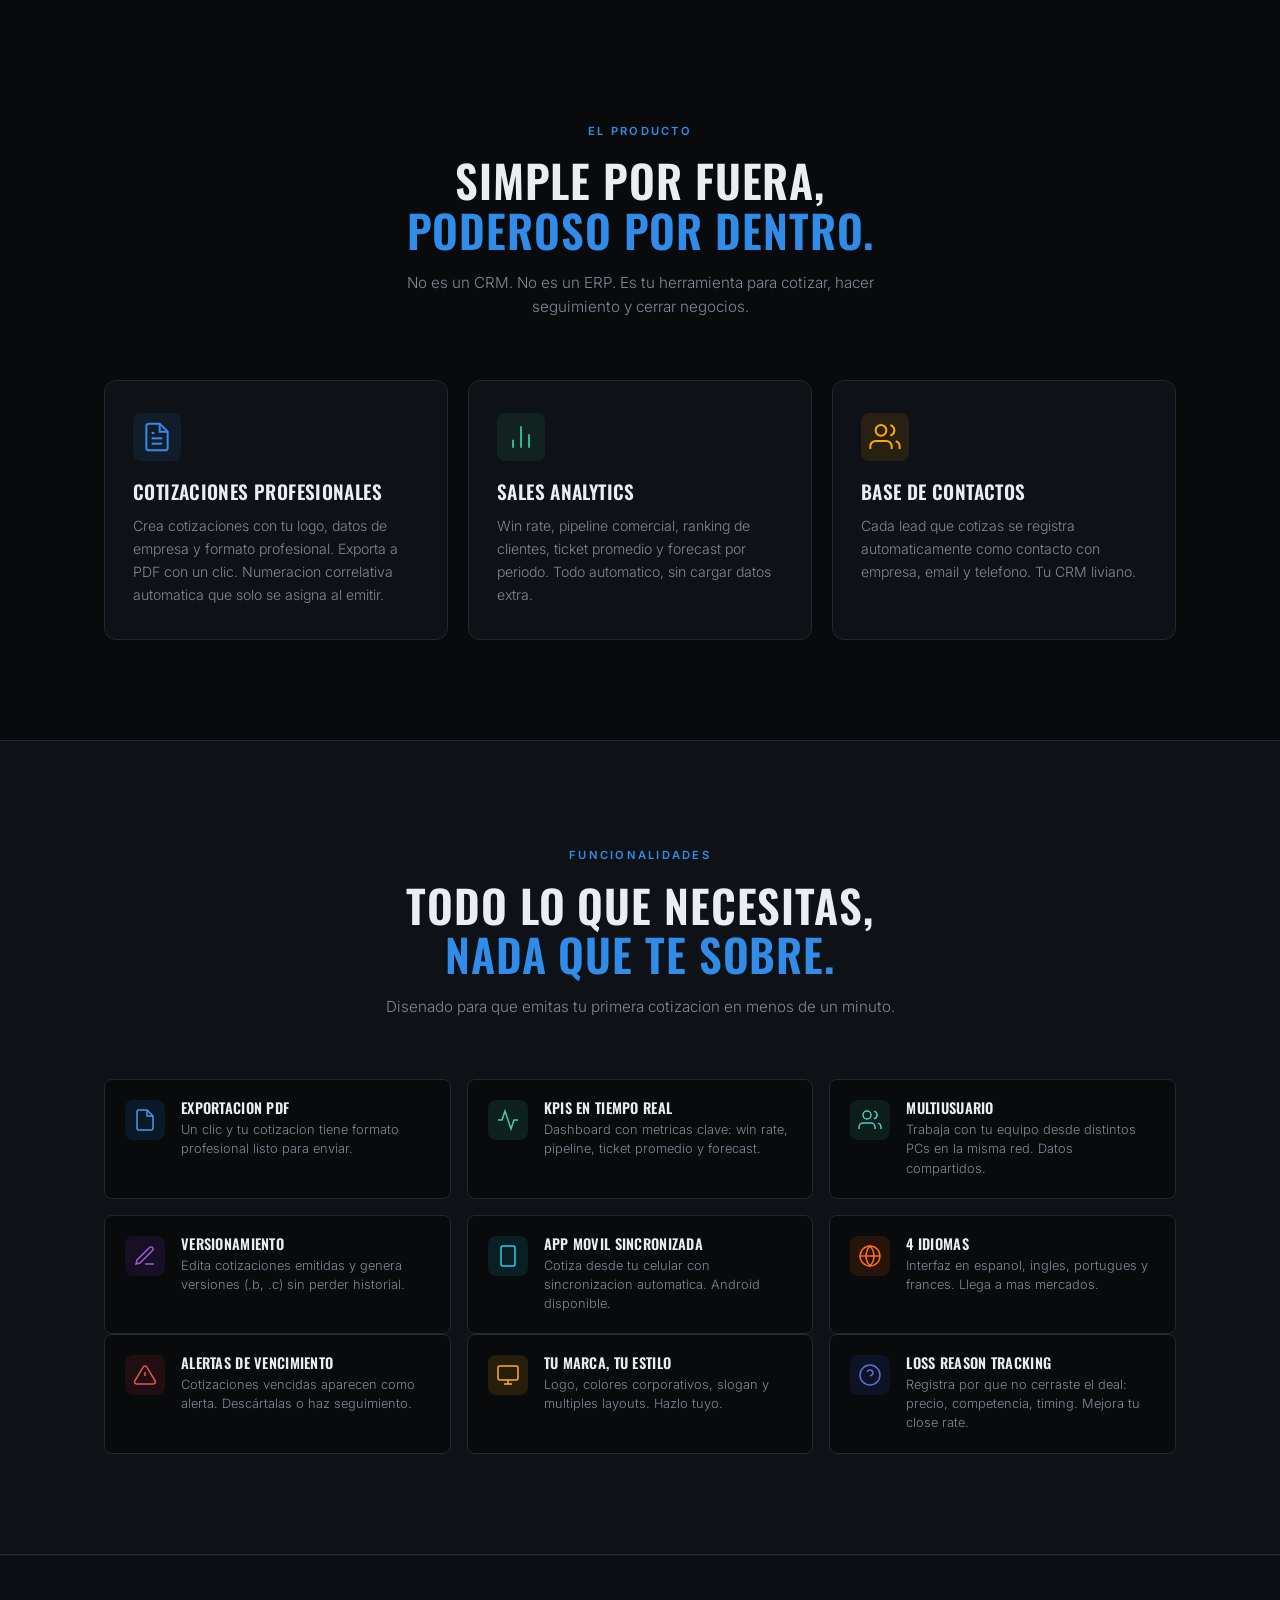
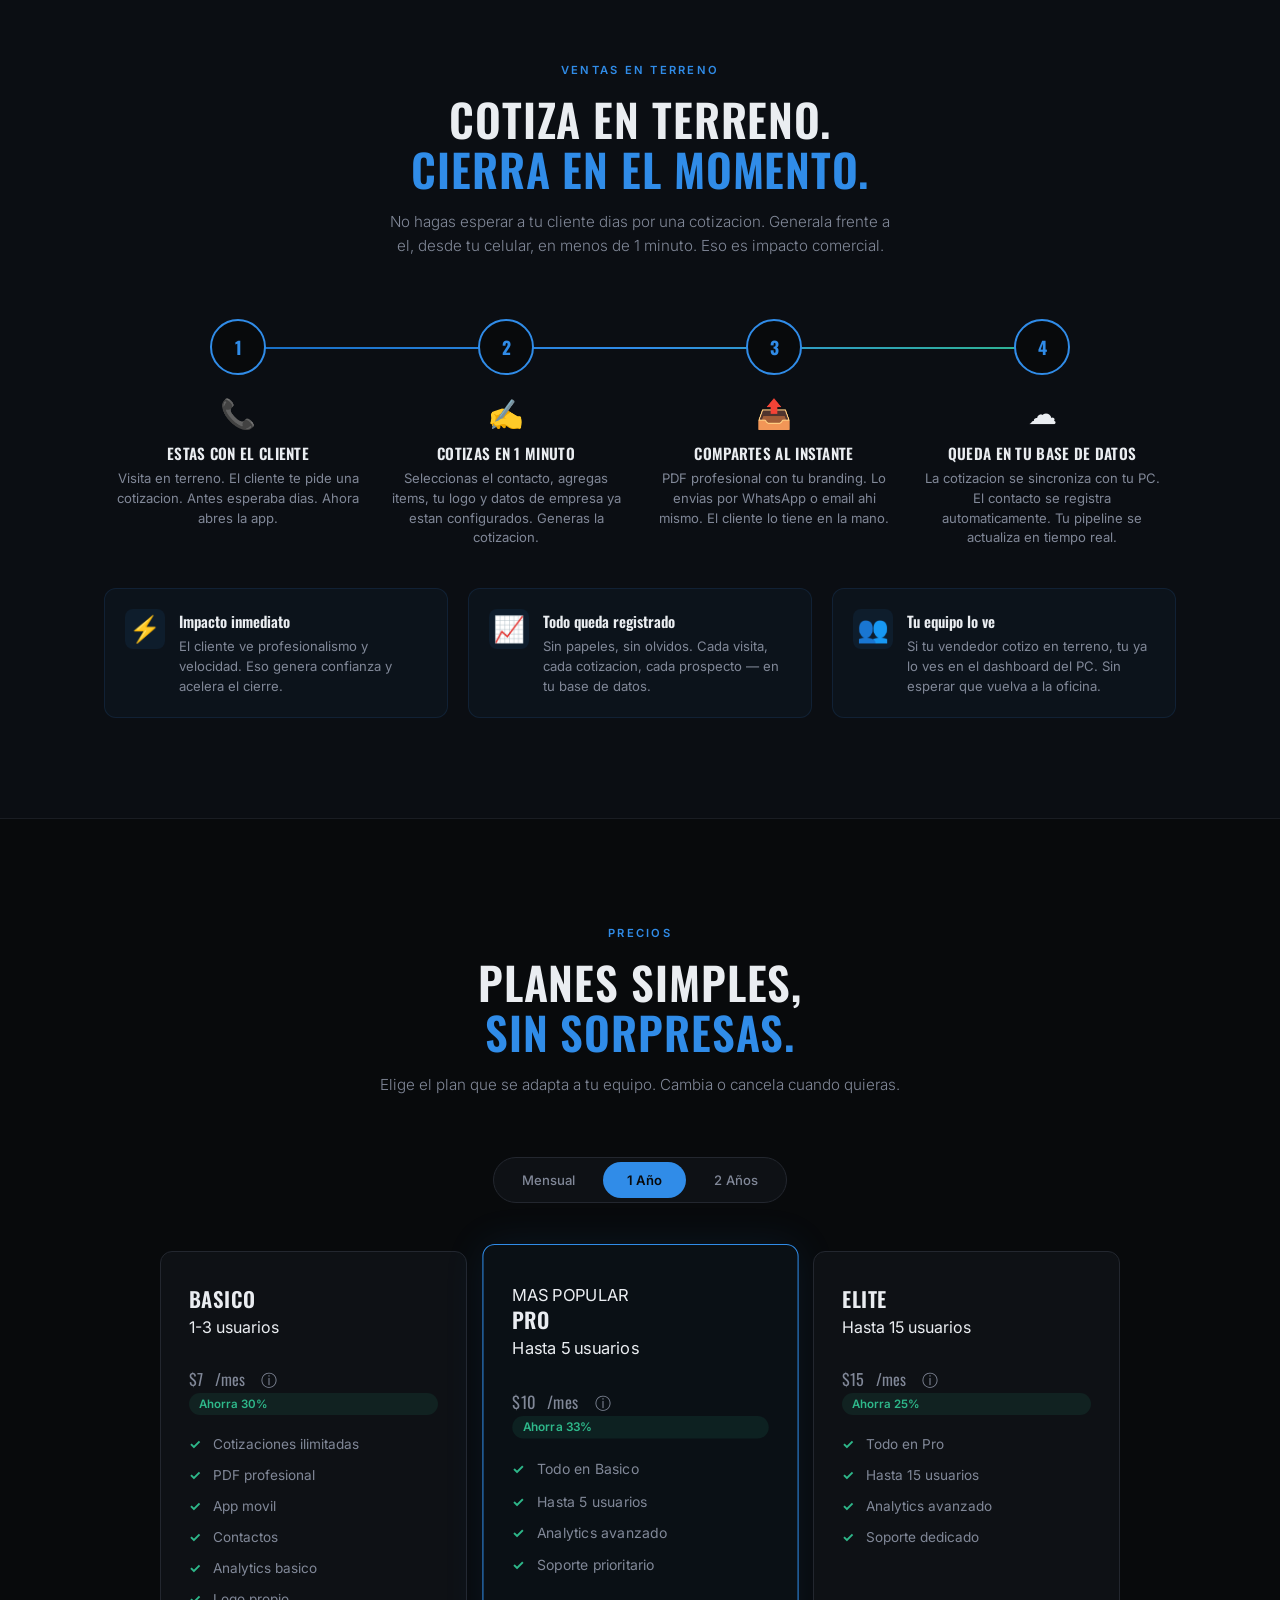
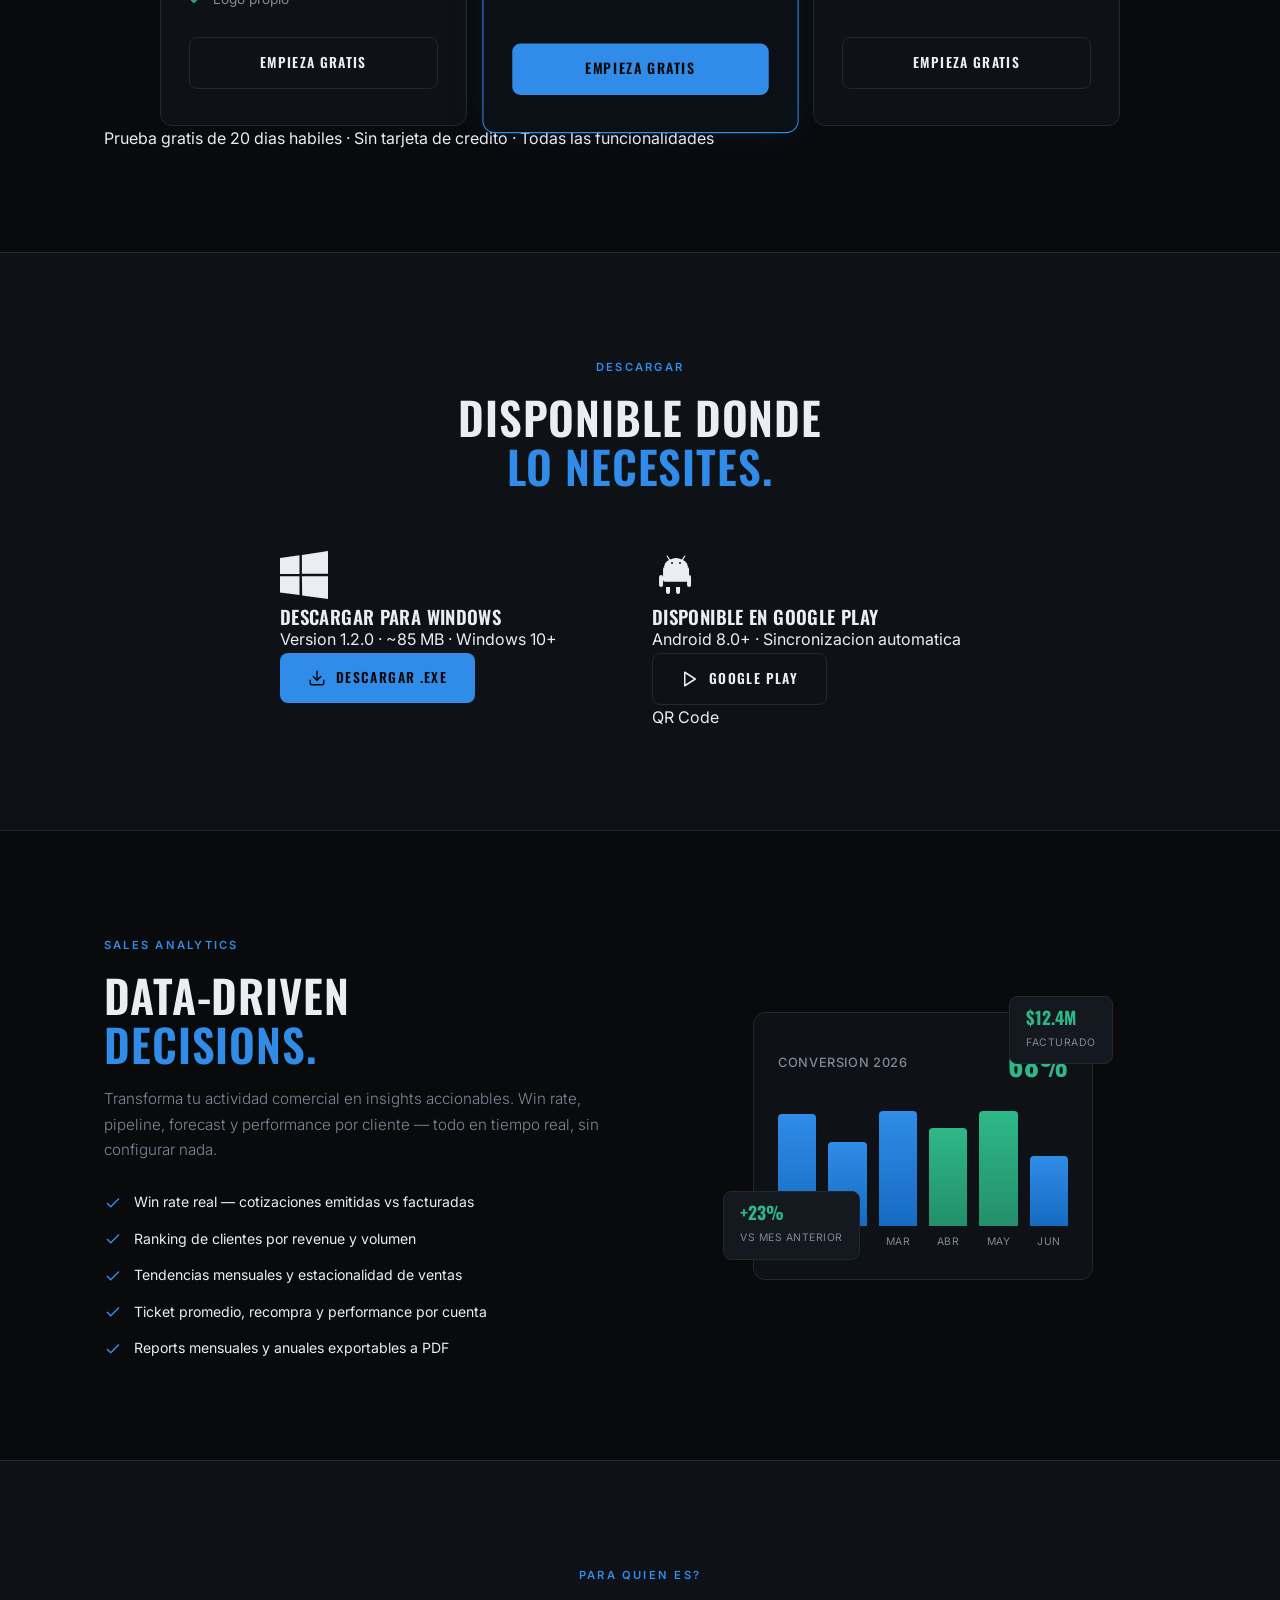
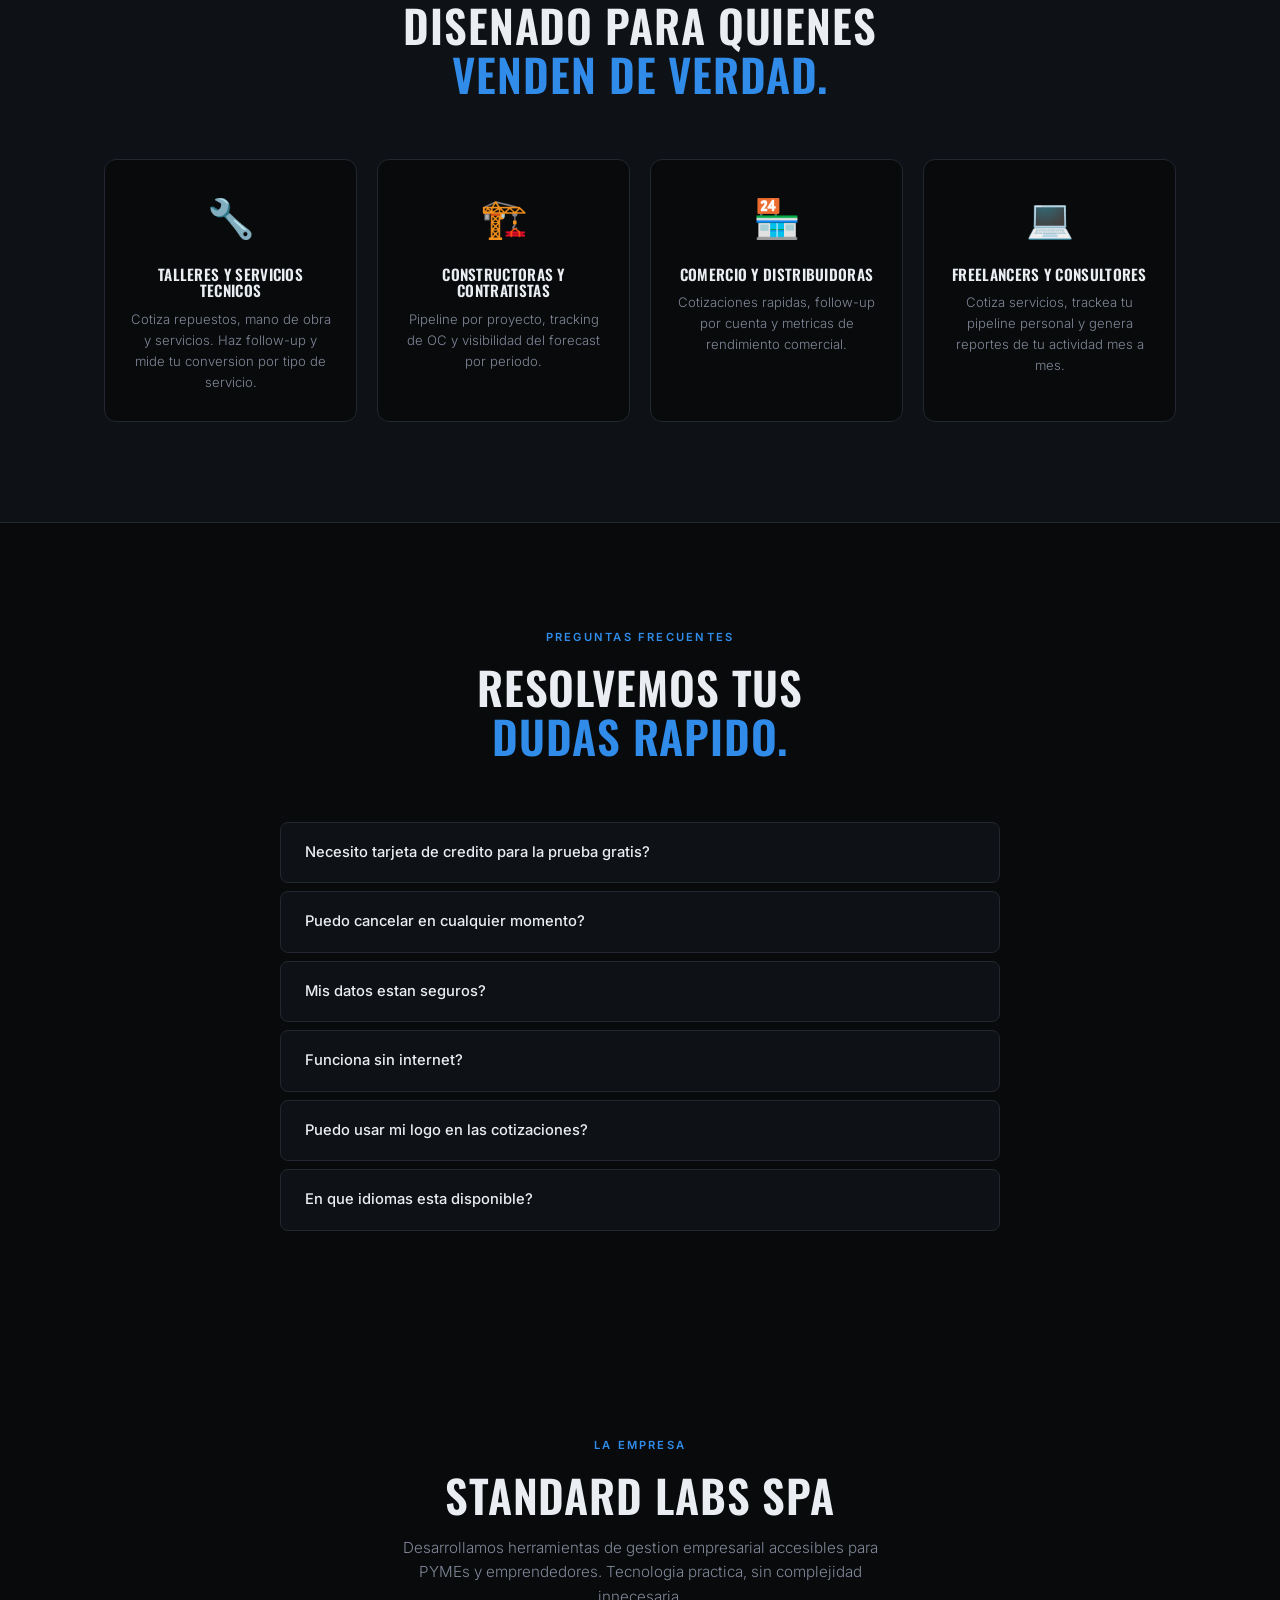
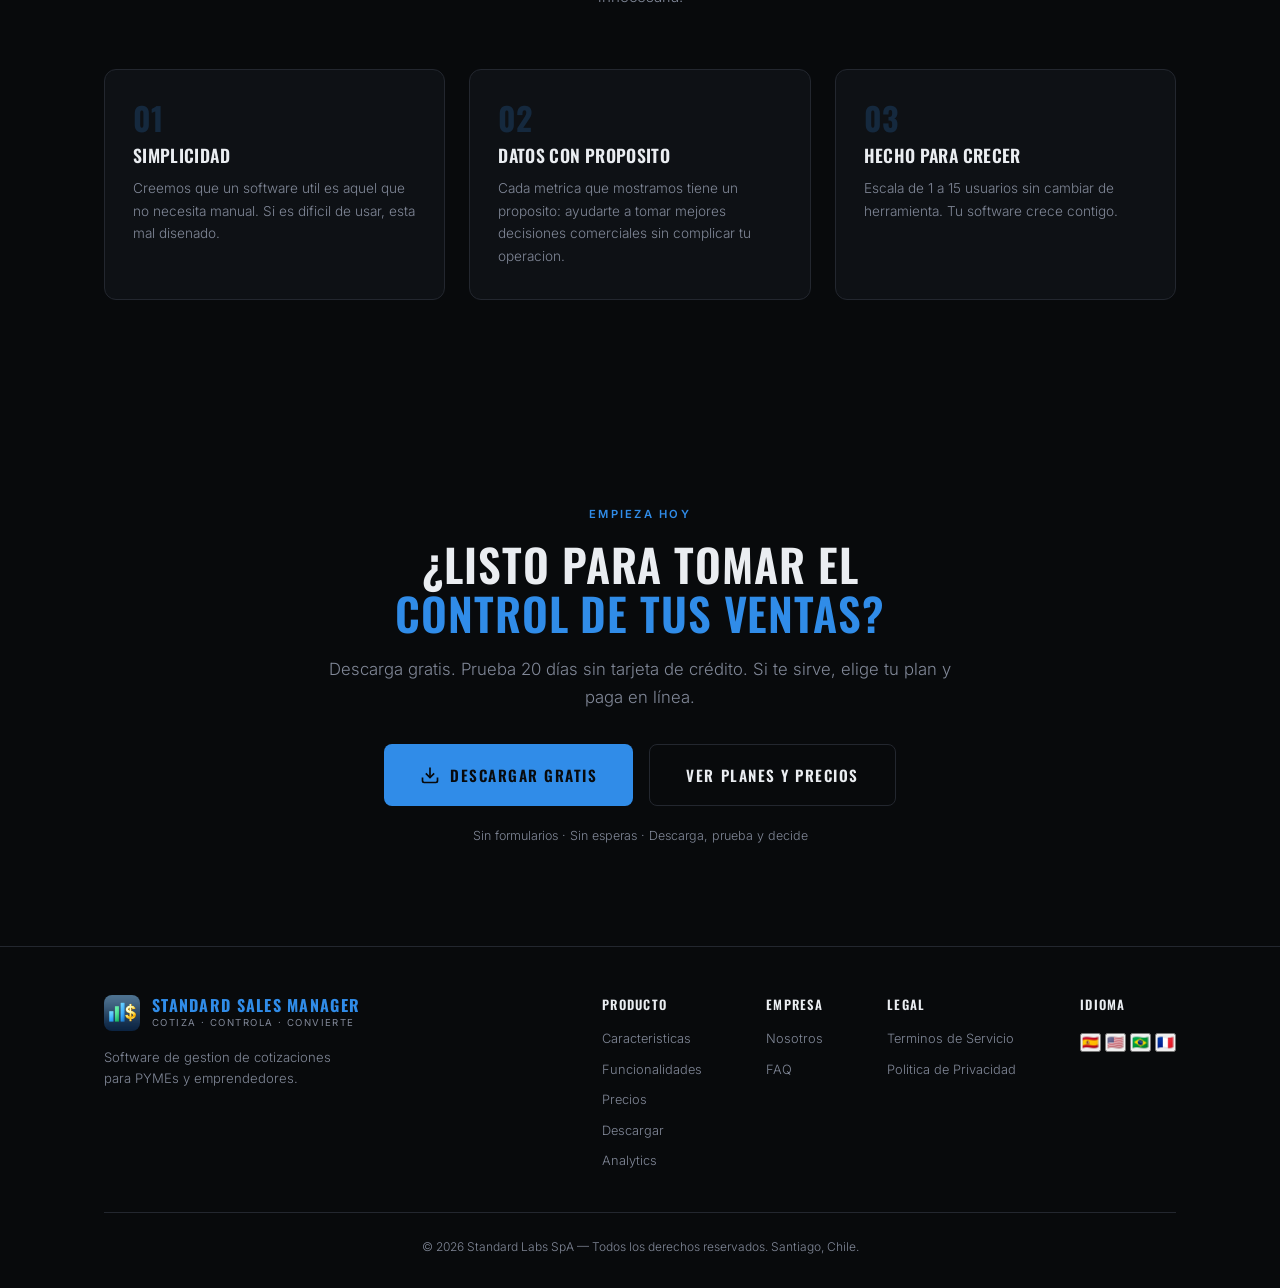
==== commit b2ca5f39: "Move info tooltip next to price, formal language in 4 languages ⓘ icon now appears right of /mes in " ====
--- a/index.html
+++ b/index.html
@@ -618,8 +618,8 @@
       <!-- Billing toggle -->
       <div class="pricing__toggle" role="radiogroup" aria-label="Periodo de facturacion">
         <button class="pricing__toggle-btn" data-period="monthly" role="radio" aria-checked="false" data-i18n="pricingMonthly">Mensual</button>
-        <button class="pricing__toggle-btn pricing__toggle-btn--active" data-period="yearly" role="radio" aria-checked="true" data-i18n="pricingYearly">1 Ano</button>
-        <button class="pricing__toggle-btn" data-period="biennial" role="radio" aria-checked="false" data-i18n="pricingBiennial">2 Anos</button>
+        <button class="pricing__toggle-btn pricing__toggle-btn--active" data-period="yearly" role="radio" aria-checked="true" data-i18n="pricingYearly">1 Año</button>
+        <button class="pricing__toggle-btn" data-period="biennial" role="radio" aria-checked="false" data-i18n="pricingBiennial">2 Años</button>
       </div>
 
       <div class="pricing__grid">
@@ -632,8 +632,8 @@
           <div class="pricing__price">
             <span class="pricing__amount" data-price-monthly="10" data-price-yearly="7" data-price-biennial="5">$7</span>
             <span class="pricing__period" data-i18n="pricingPerMonth">/mes</span>
-          </div>
-          <span class="pricing__info">ⓘ</span>
+            <span class="pricing__info">ⓘ</span>
+          </div>
           <p class="pricing__savings" data-savings-monthly="" data-savings-yearly="Ahorra 30%" data-savings-biennial="Ahorra 50%">Ahorra 30%</p>
           <ul class="pricing__features">
             <li data-i18n="pricingBasicF1">Cotizaciones ilimitadas</li>
@@ -656,8 +656,8 @@
           <div class="pricing__price">
             <span class="pricing__amount" data-price-monthly="15" data-price-yearly="10" data-price-biennial="8">$10</span>
             <span class="pricing__period" data-i18n="pricingPerMonth">/mes</span>
-          </div>
-          <span class="pricing__info">ⓘ</span>
+            <span class="pricing__info">ⓘ</span>
+          </div>
           <p class="pricing__savings" data-savings-monthly="" data-savings-yearly="Ahorra 33%" data-savings-biennial="Ahorra 47%">Ahorra 33%</p>
           <ul class="pricing__features">
             <li data-i18n="pricingProF1">Todo en Basico</li>
@@ -677,8 +677,8 @@
           <div class="pricing__price">
             <span class="pricing__amount" data-price-monthly="20" data-price-yearly="15" data-price-biennial="13">$15</span>
             <span class="pricing__period" data-i18n="pricingPerMonth">/mes</span>
-          </div>
-          <span class="pricing__info">ⓘ</span>
+            <span class="pricing__info">ⓘ</span>
+          </div>
           <p class="pricing__savings" data-savings-monthly="" data-savings-yearly="Ahorra 25%" data-savings-biennial="Ahorra 35%">Ahorra 25%</p>
           <ul class="pricing__features">
             <li data-i18n="pricingEliteF1">Todo en Pro</li>
@@ -1014,10 +1014,10 @@
         fr: { monthly: 'Facturation mensuelle', yearly: 'Paiement unique annuel', biennial: 'Paiement unique sur 2 ans' }
       };
       const tooltipAll = {
-        es: { yearly: 'Se paga el año completo en un solo cobro.', biennial: 'Se pagan los 2 años completos en un solo cobro.' },
-        en: { yearly: 'The full year is paid in a single charge.', biennial: 'The full 2 years are paid in a single charge.' },
-        pt: { yearly: 'O ano completo é pago em uma única cobrança.', biennial: 'Os 2 anos completos são pagos em uma única cobrança.' },
-        fr: { yearly: 'L\'année complète est payée en un seul paiement.', biennial: 'Les 2 années complètes sont payées en un seul paiement.' }
+        es: { yearly: 'Precio por contrato anual, pago único.', biennial: 'Precio por contrato bianual, pago único.' },
+        en: { yearly: 'Price per annual contract, single payment.', biennial: 'Price per biannual contract, single payment.' },
+        pt: { yearly: 'Preço por contrato anual, pagamento único.', biennial: 'Preço por contrato bianual, pagamento único.' },
+        fr: { yearly: 'Prix par contrat annuel, paiement unique.', biennial: 'Prix par contrat biannuel, paiement unique.' }
       };
       var billingLabels = billingLabelsAll.es;
       var tooltips = tooltipAll.es;
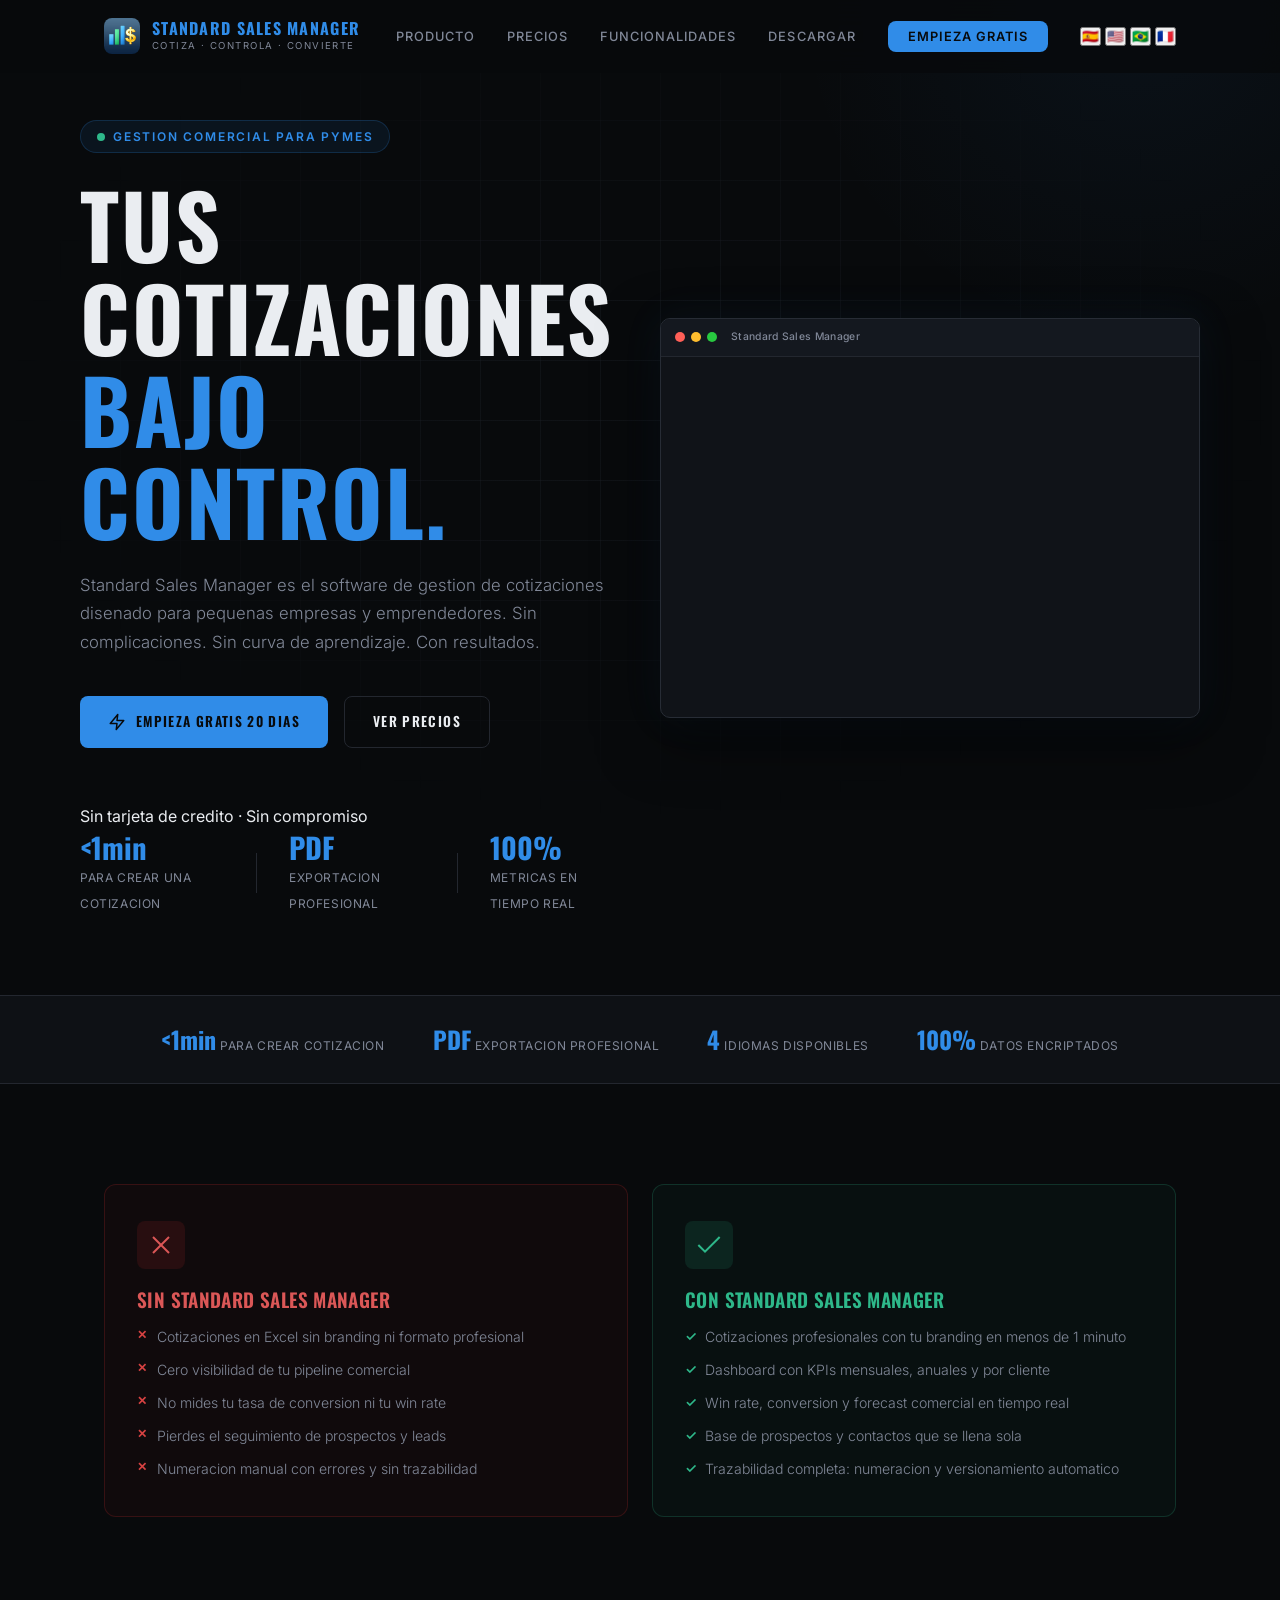
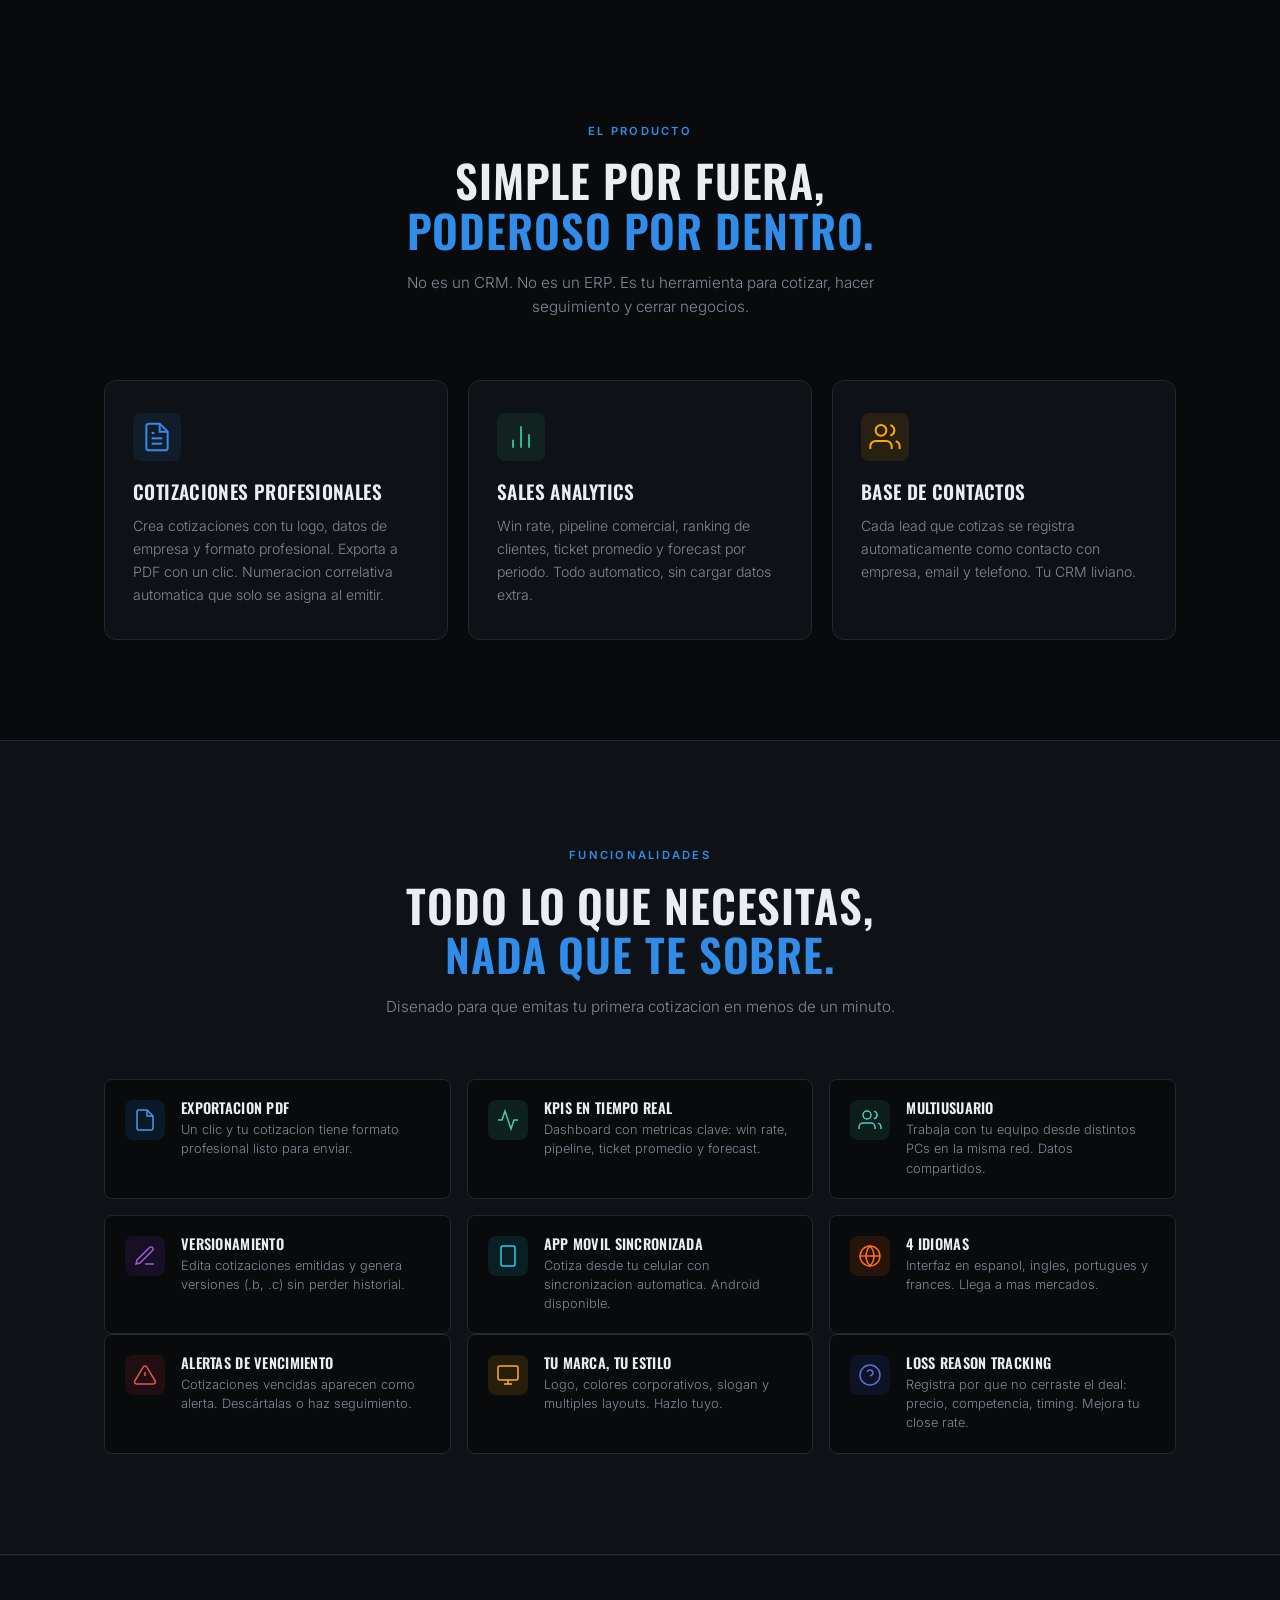
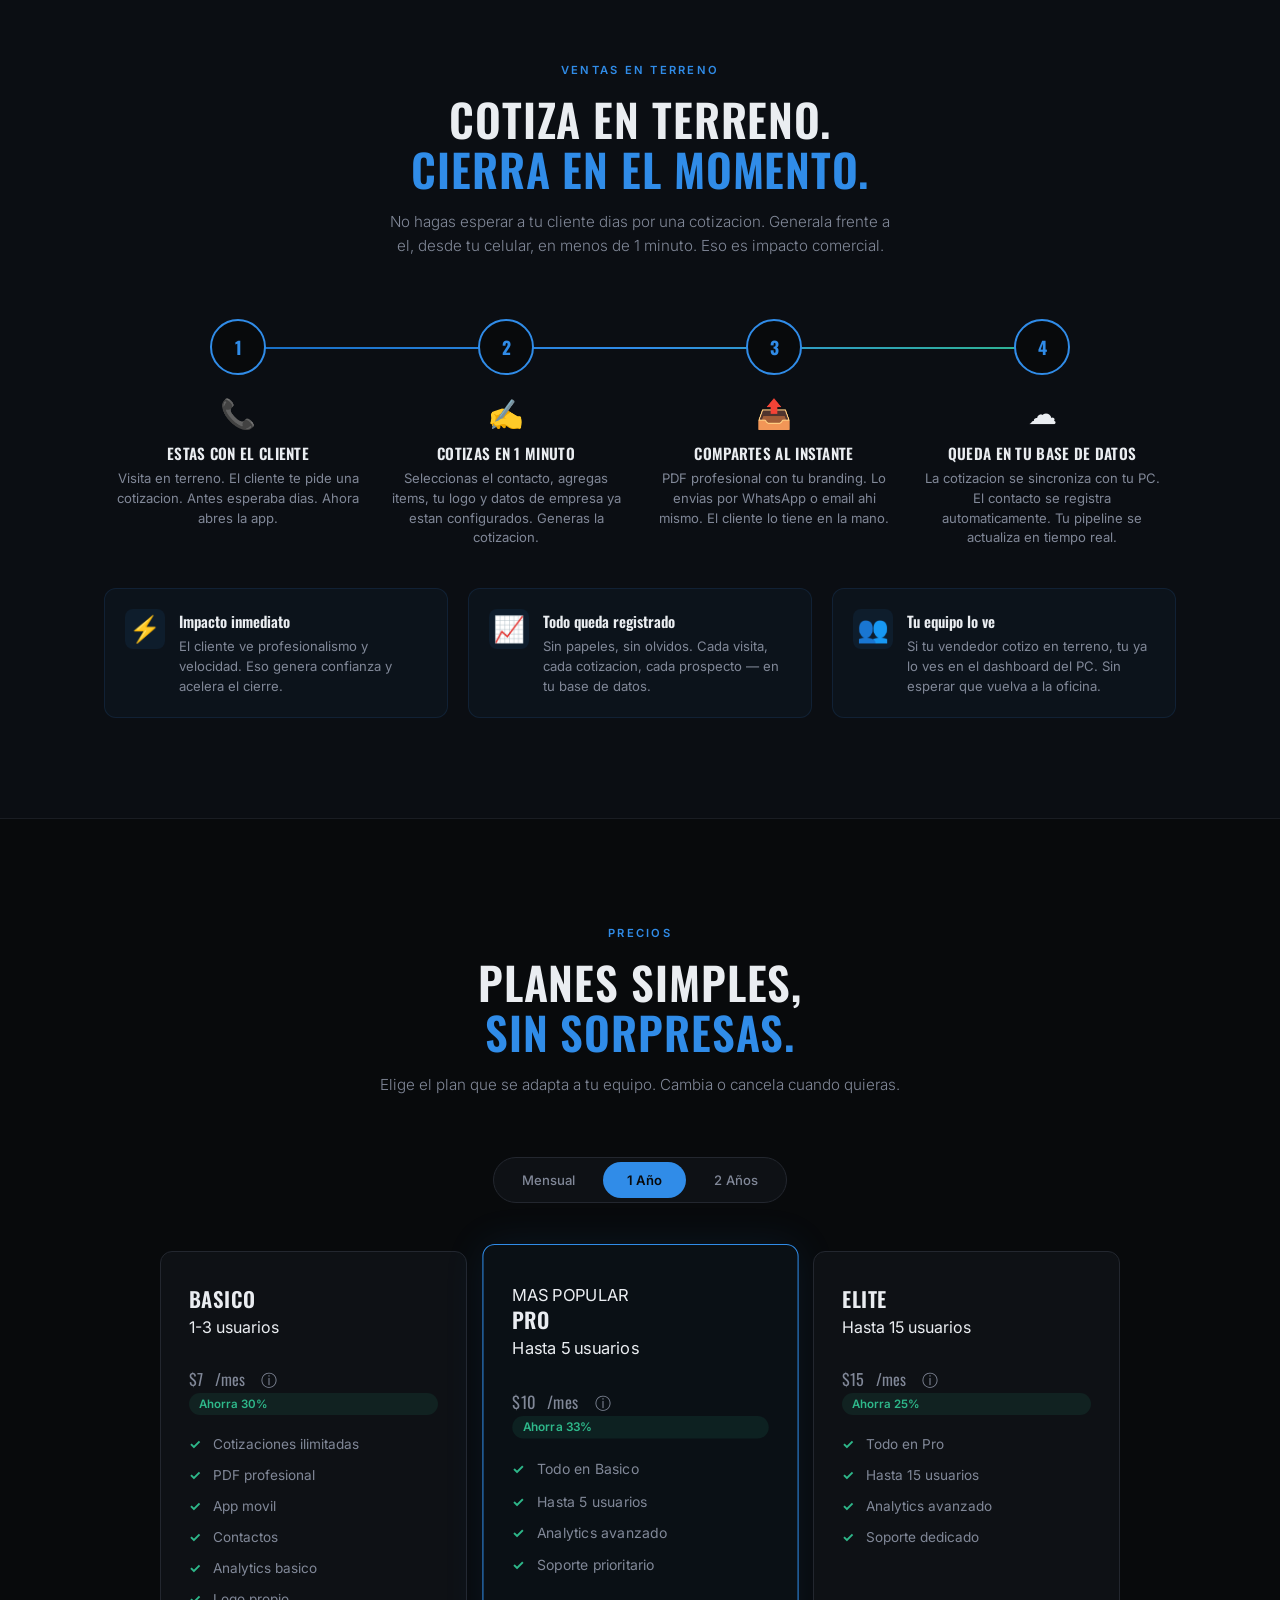
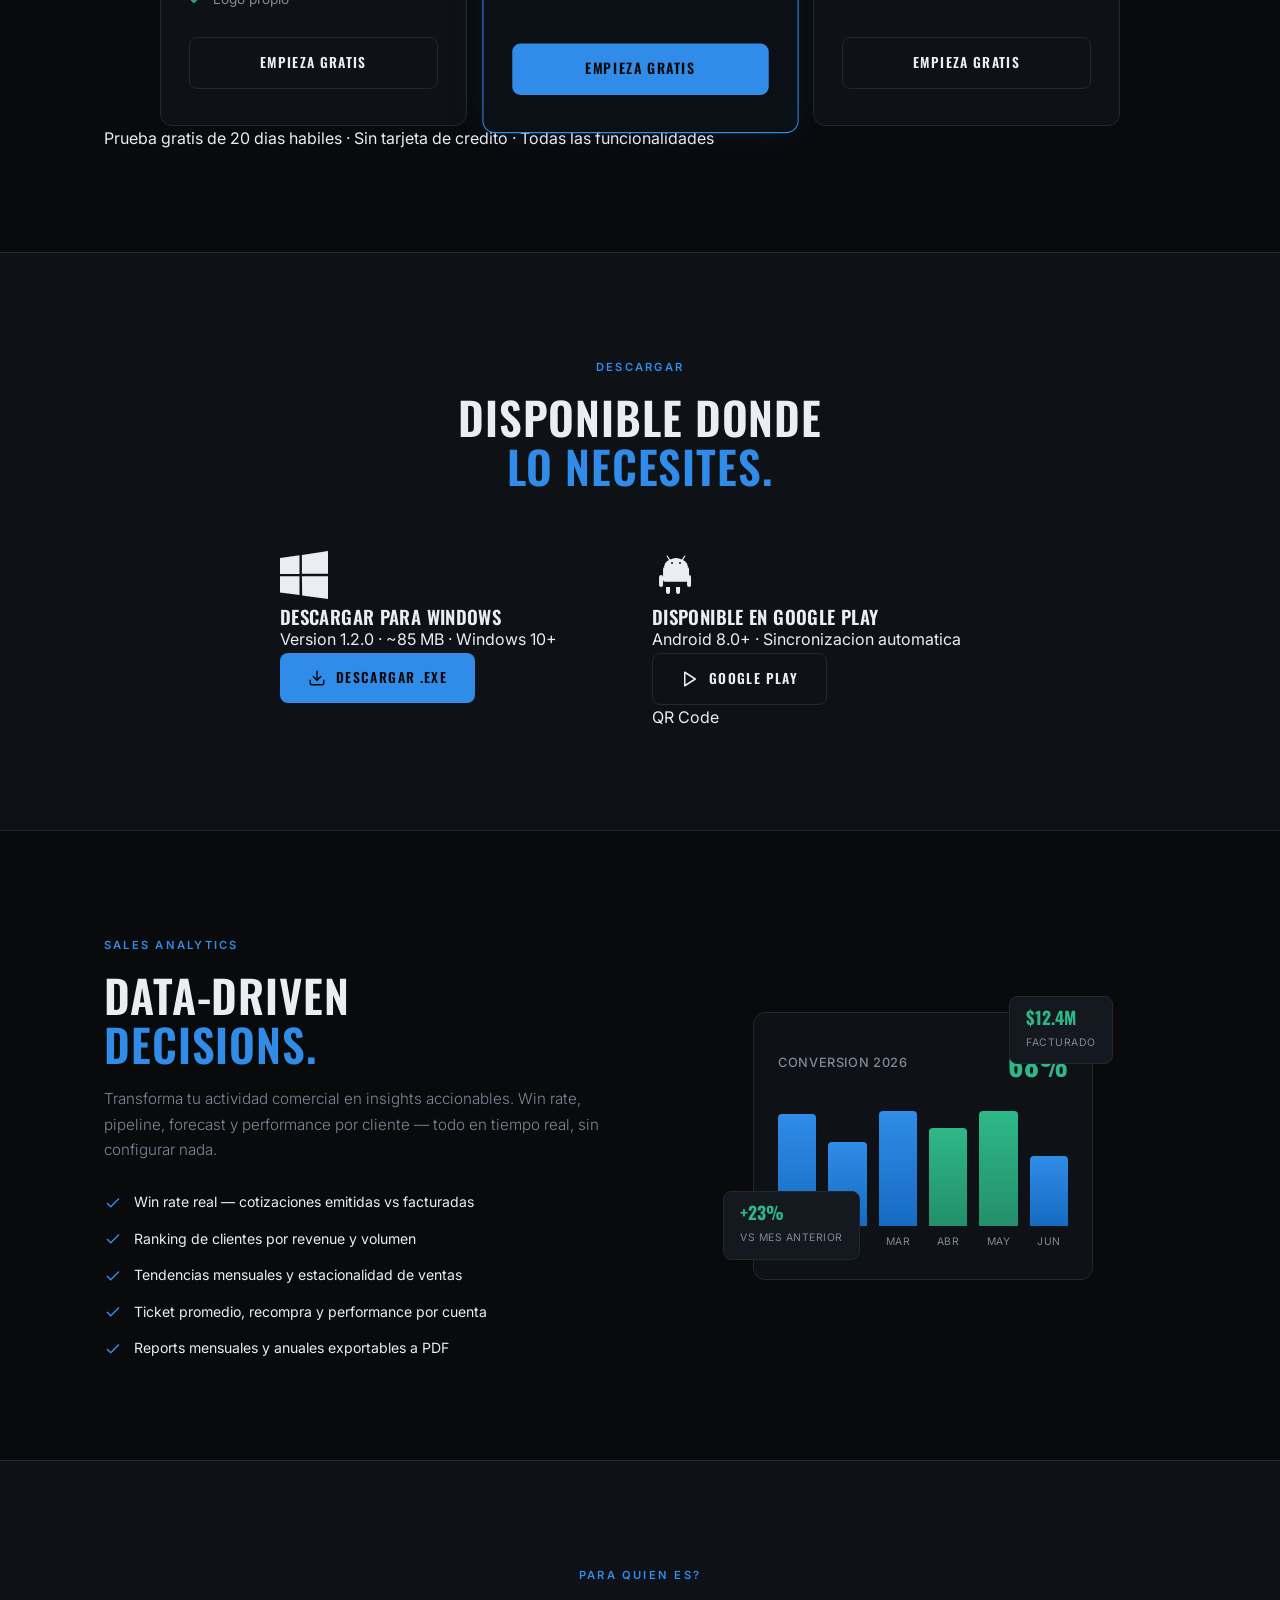
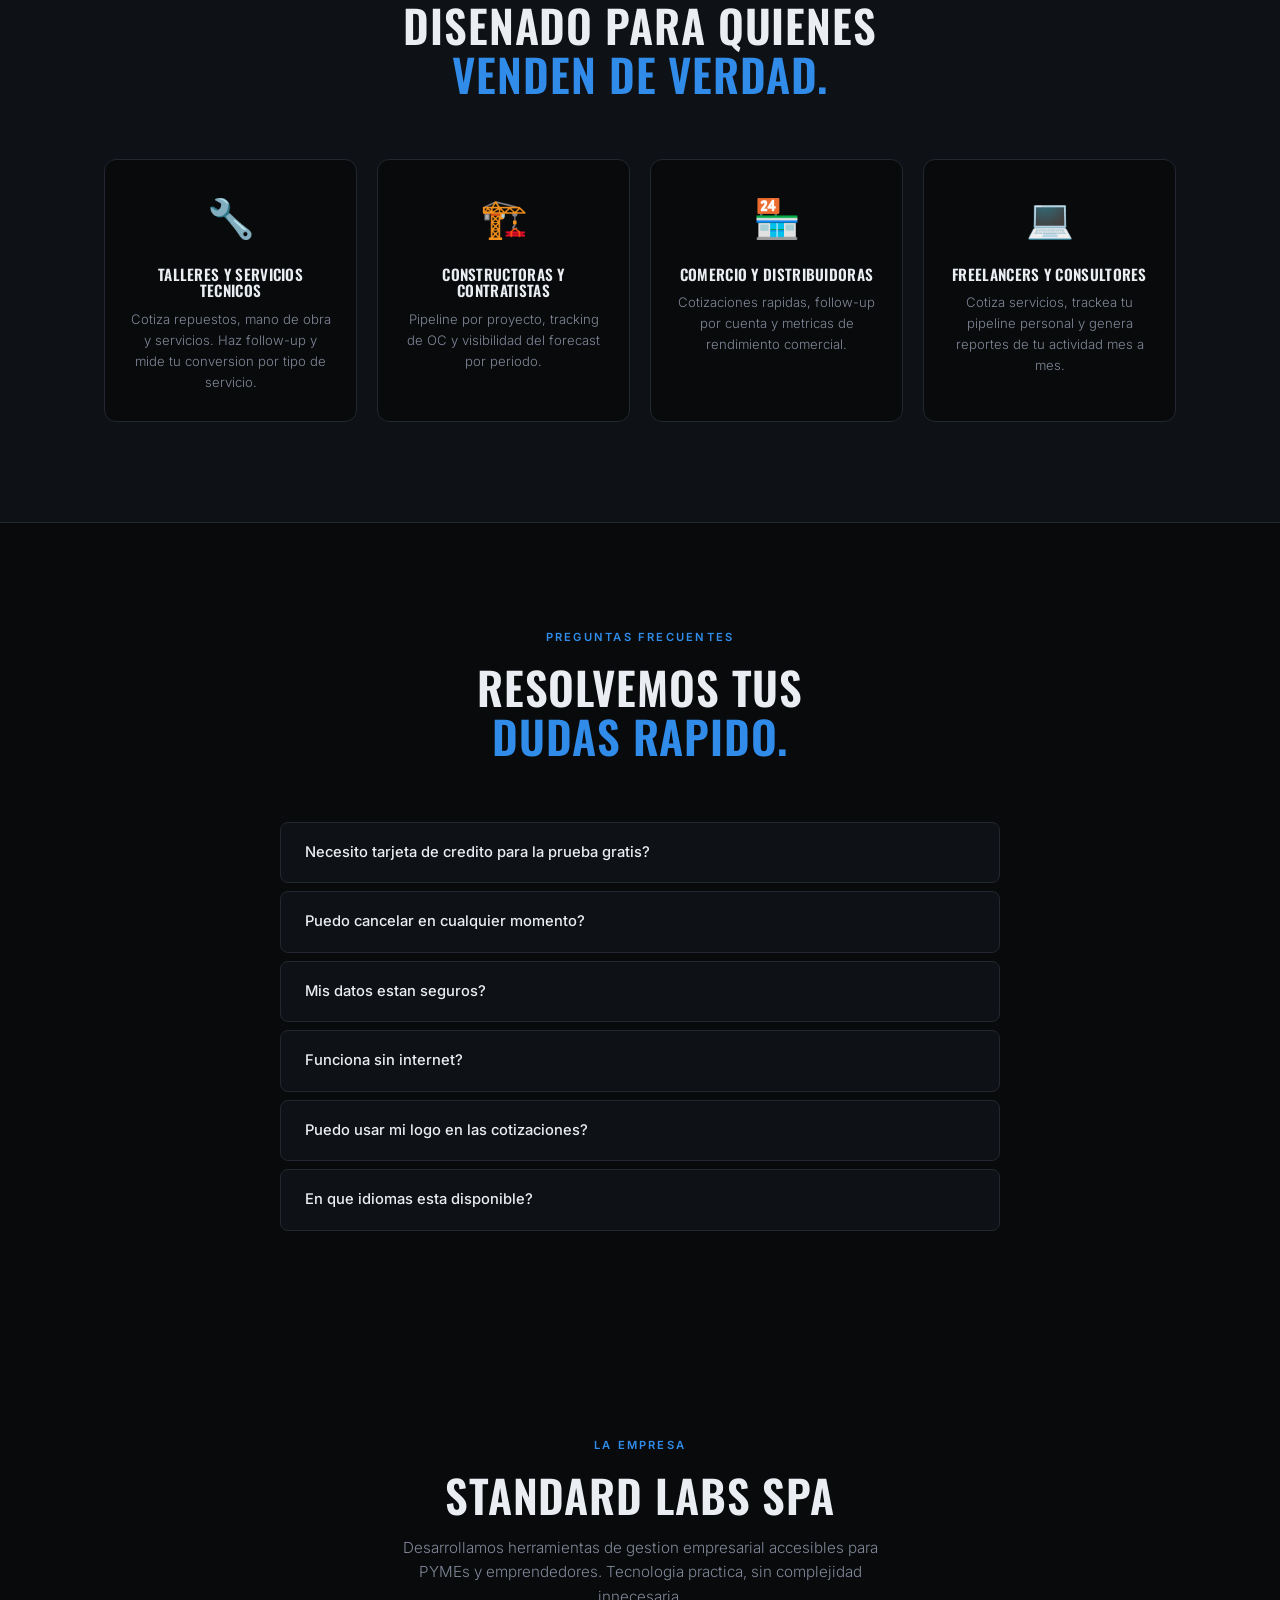
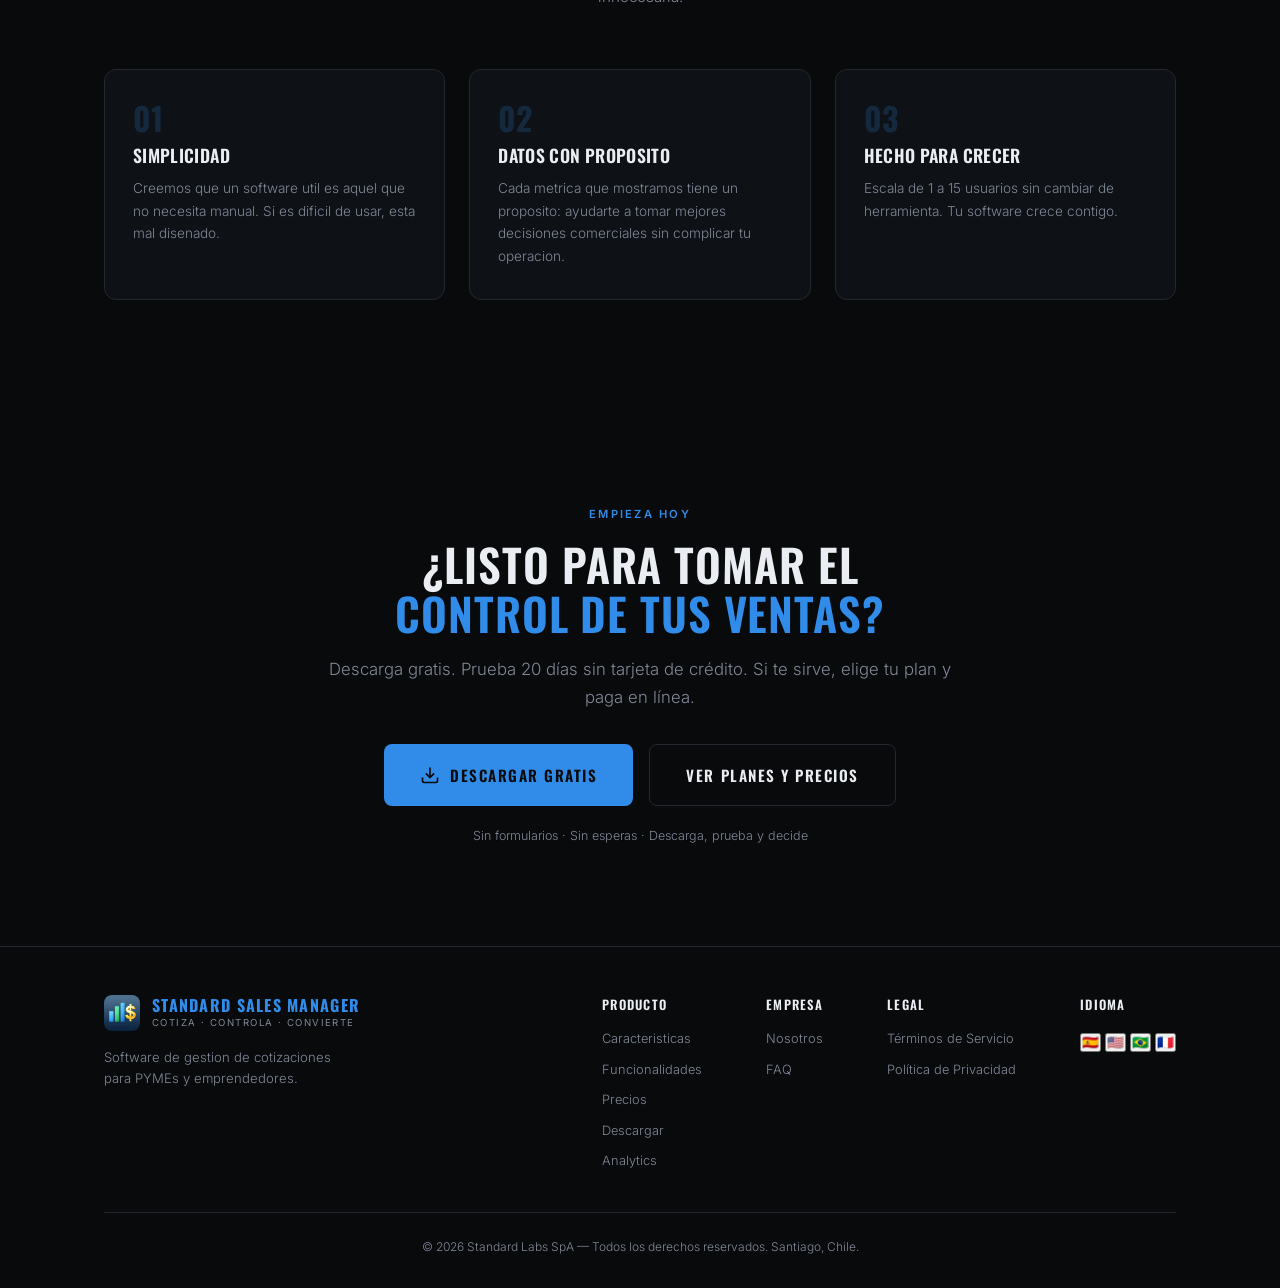
==== commit 4835d276: "Add Terms of Service and Privacy Policy pages Chilean law compliant (Ley 19.628). Covers: trial, pla" ====
--- a/index.html
+++ b/index.html
@@ -975,8 +975,8 @@
           </div>
           <div class="footer__col">
             <h5 data-i18n="footerColLegal">Legal</h5>
-            <a href="/terminos" data-i18n="footerLinkTerminos">Terminos de Servicio</a>
-            <a href="/privacidad" data-i18n="footerLinkPrivacidad">Politica de Privacidad</a>
+            <a href="terminos.html" data-i18n="footerLinkTerminos">Términos de Servicio</a>
+            <a href="privacidad.html" data-i18n="footerLinkPrivacidad">Política de Privacidad</a>
           </div>
           <div class="footer__col">
             <h5 data-i18n="footerColIdioma">Idioma</h5>
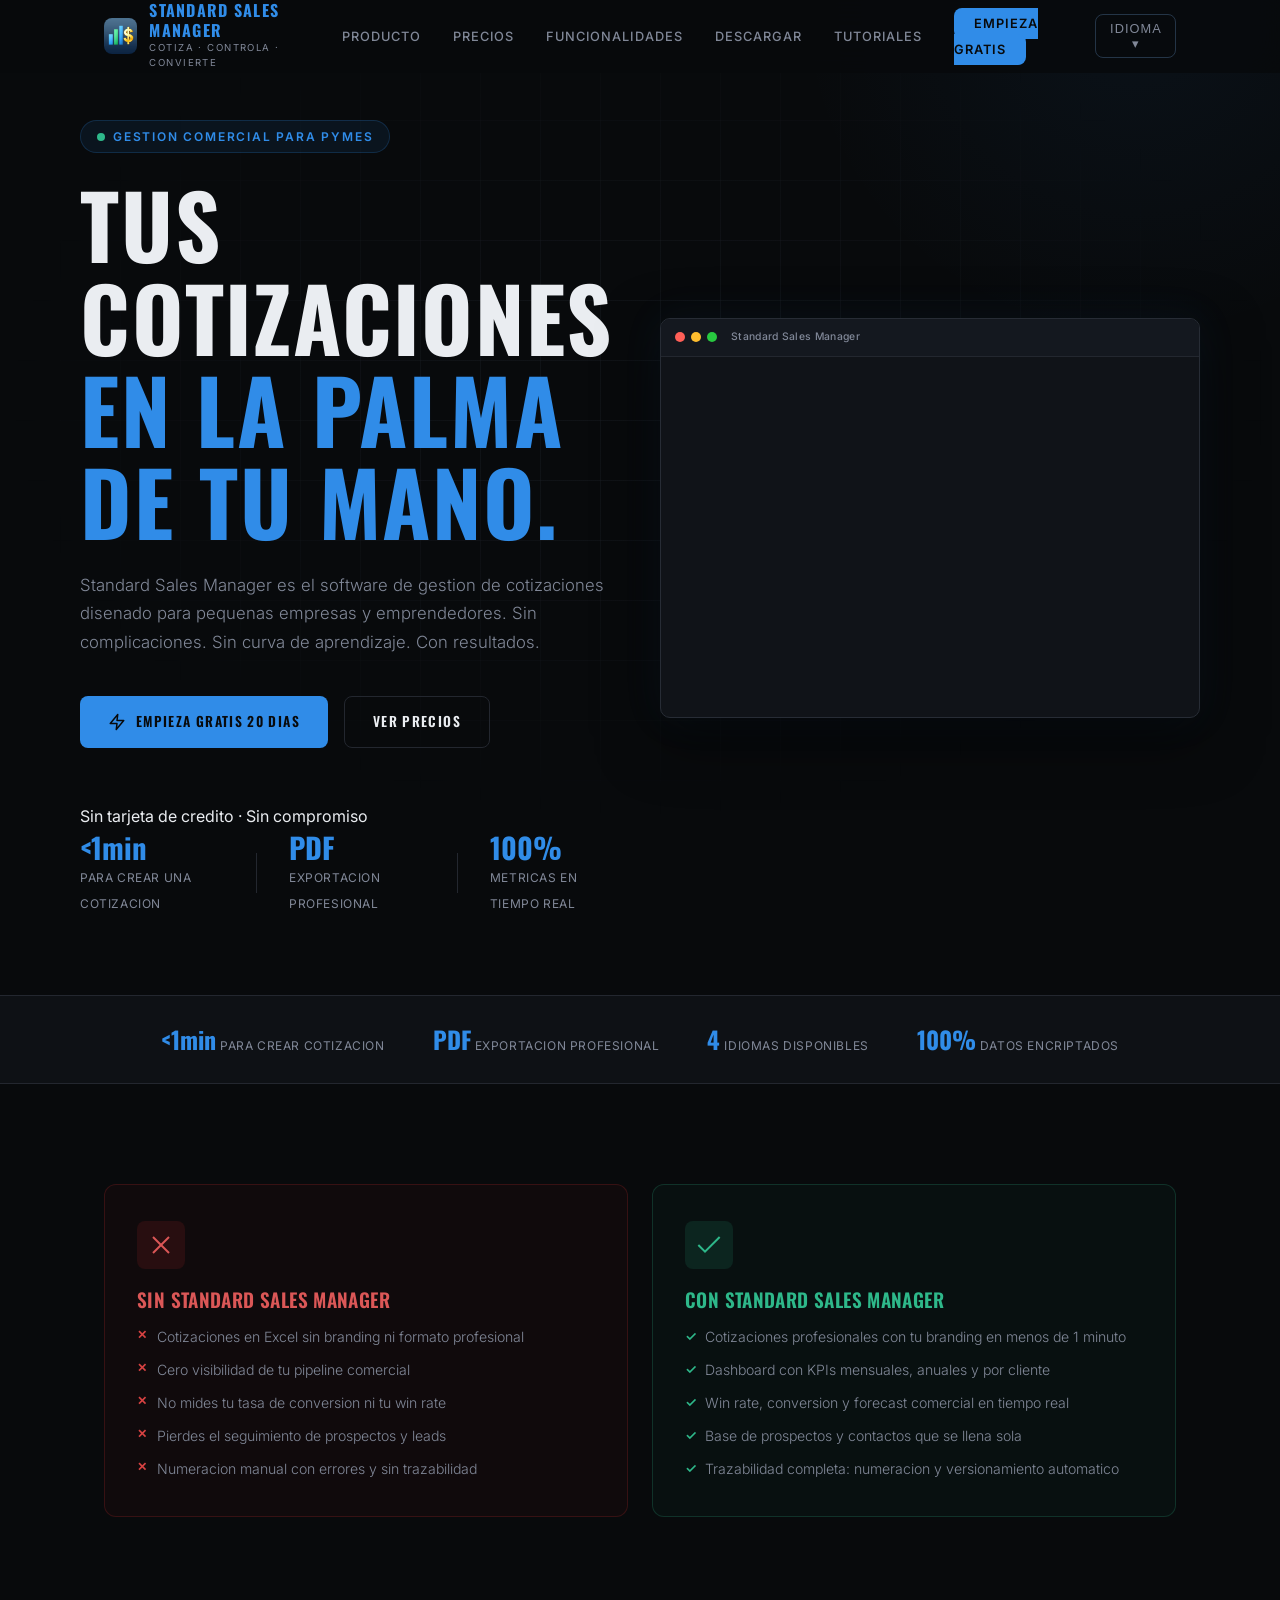
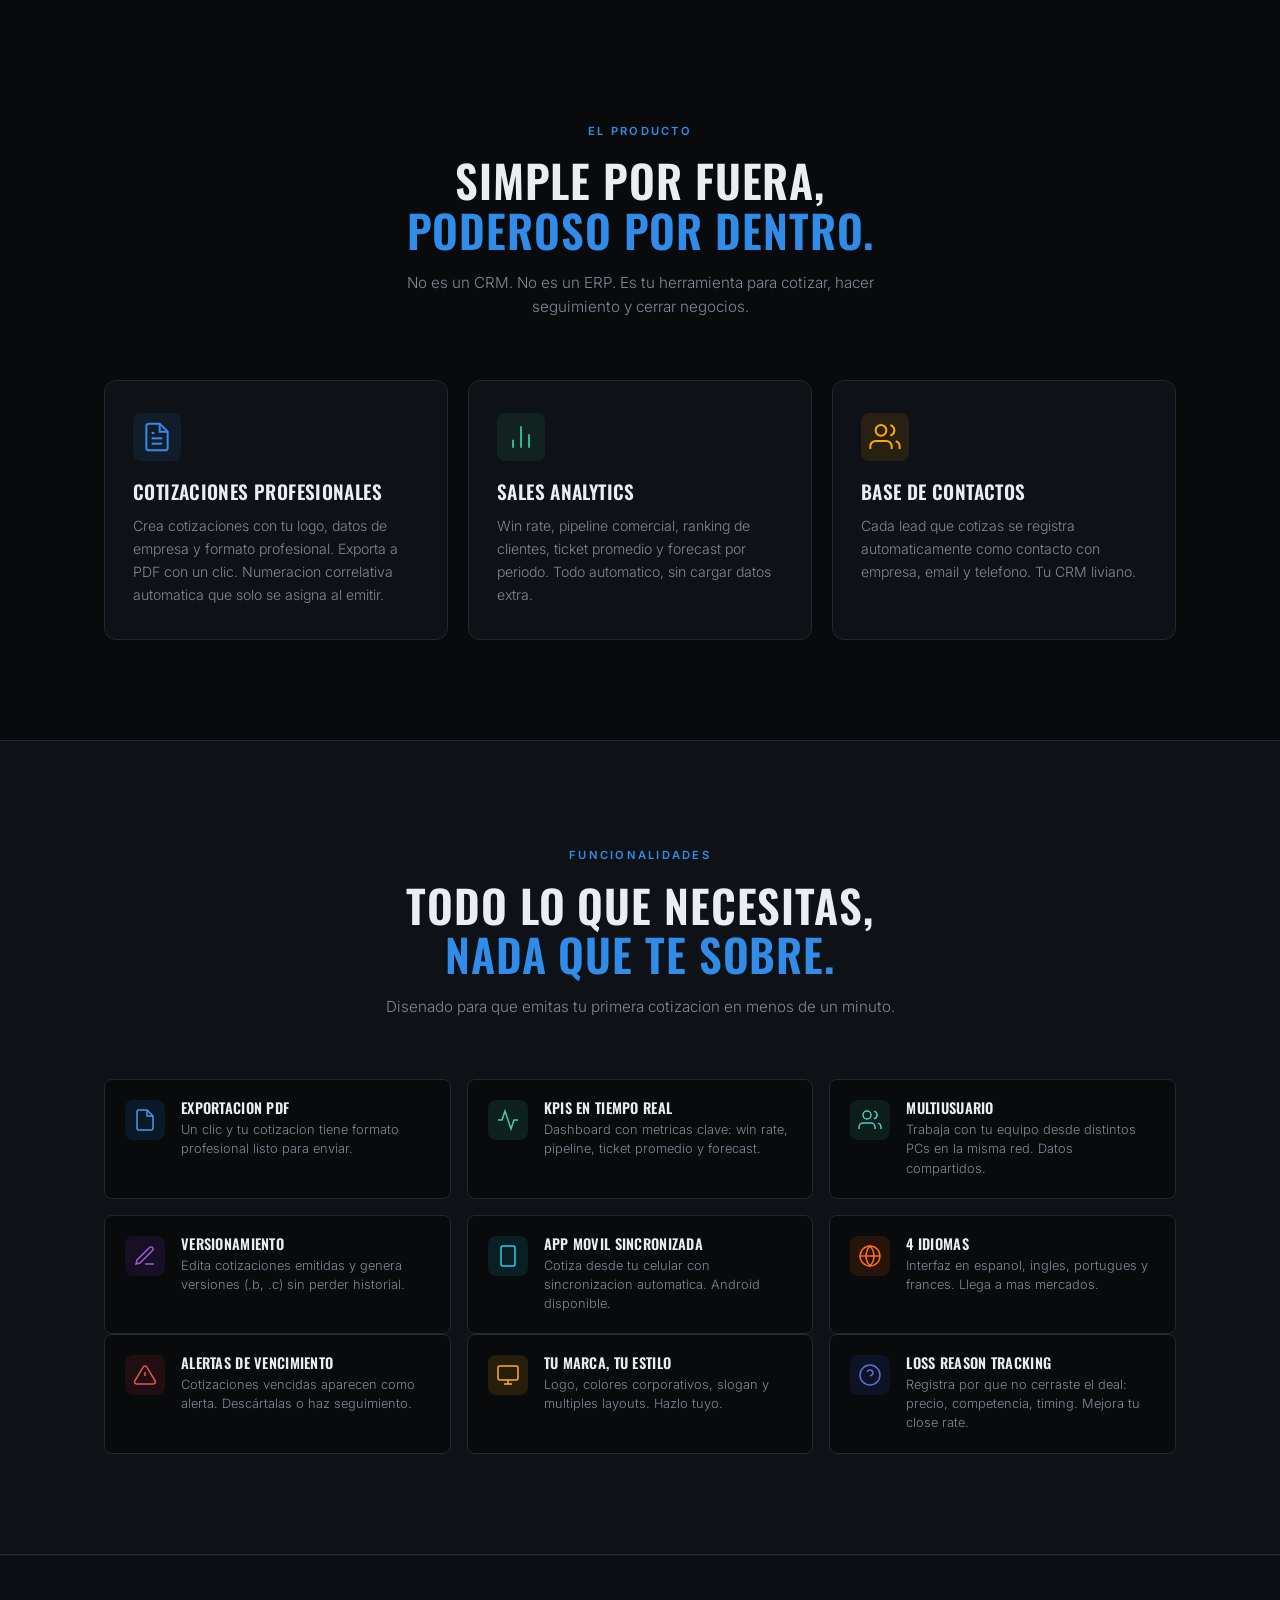
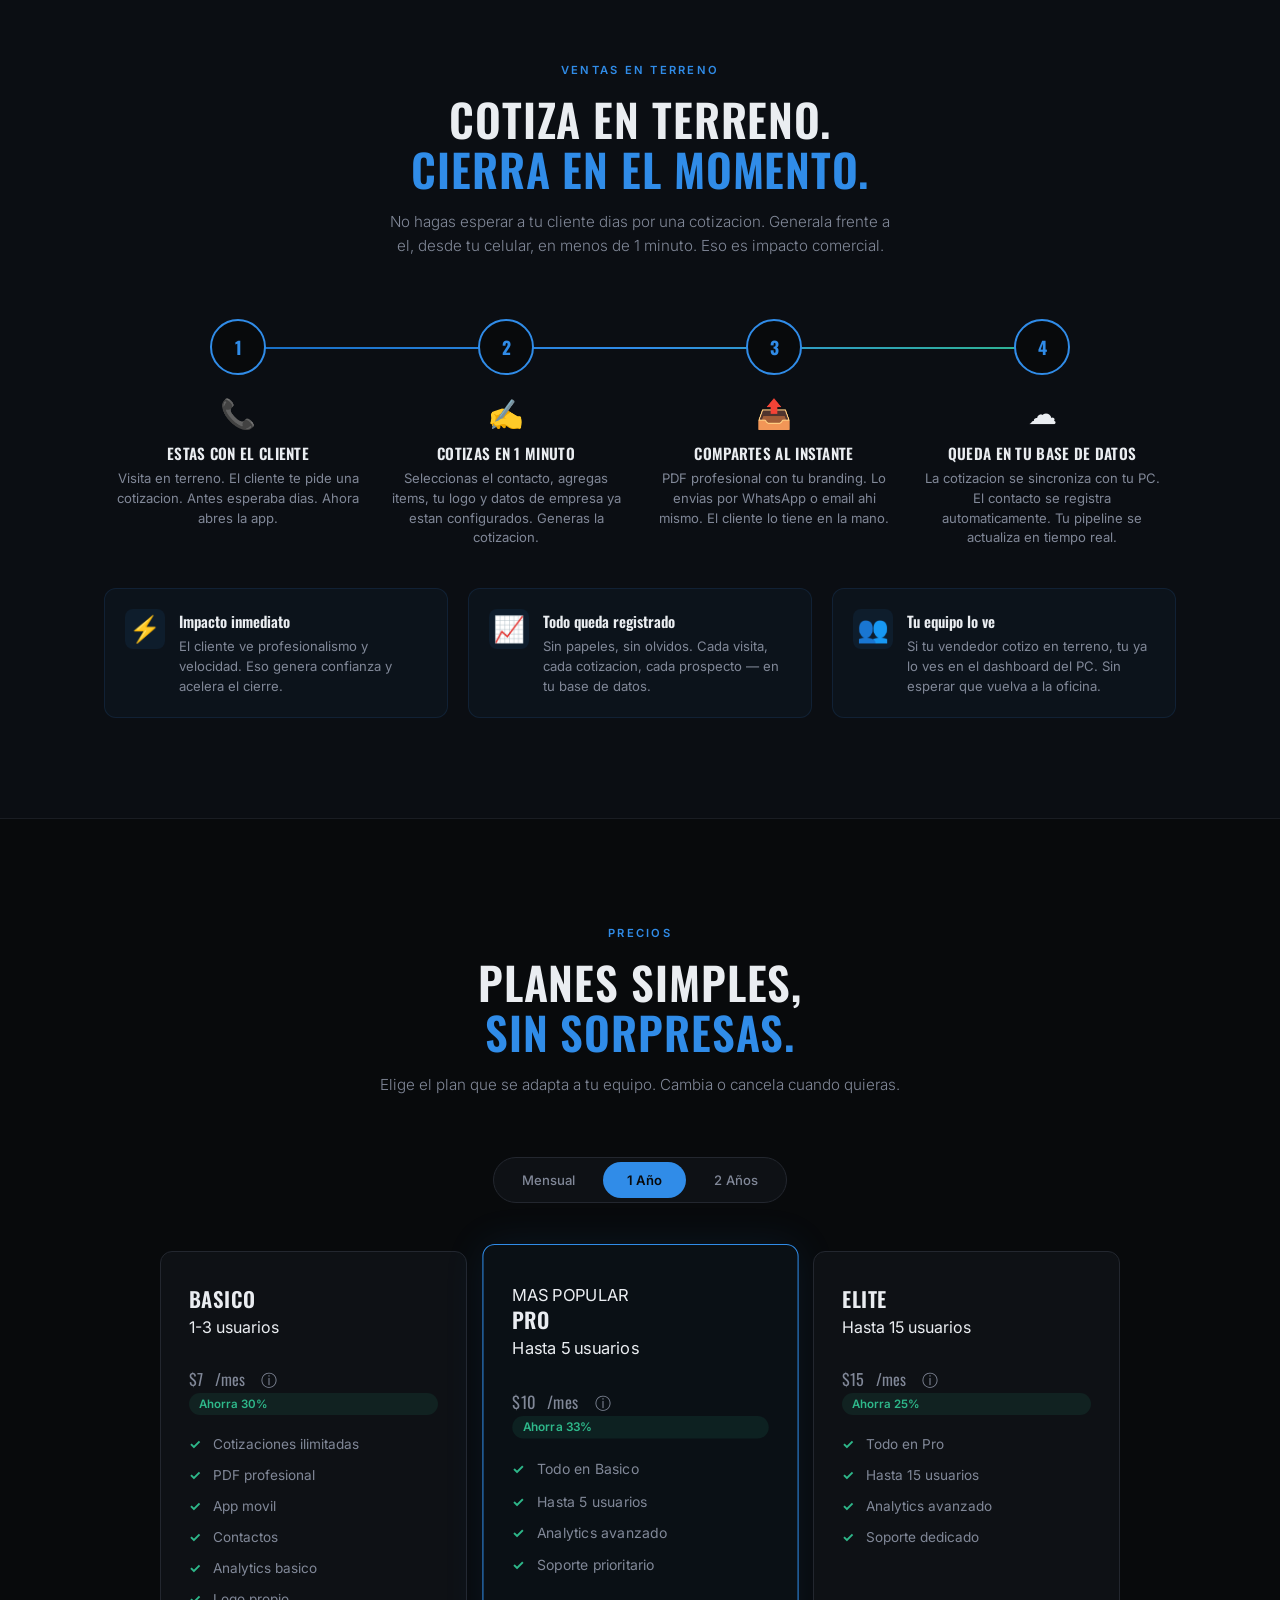
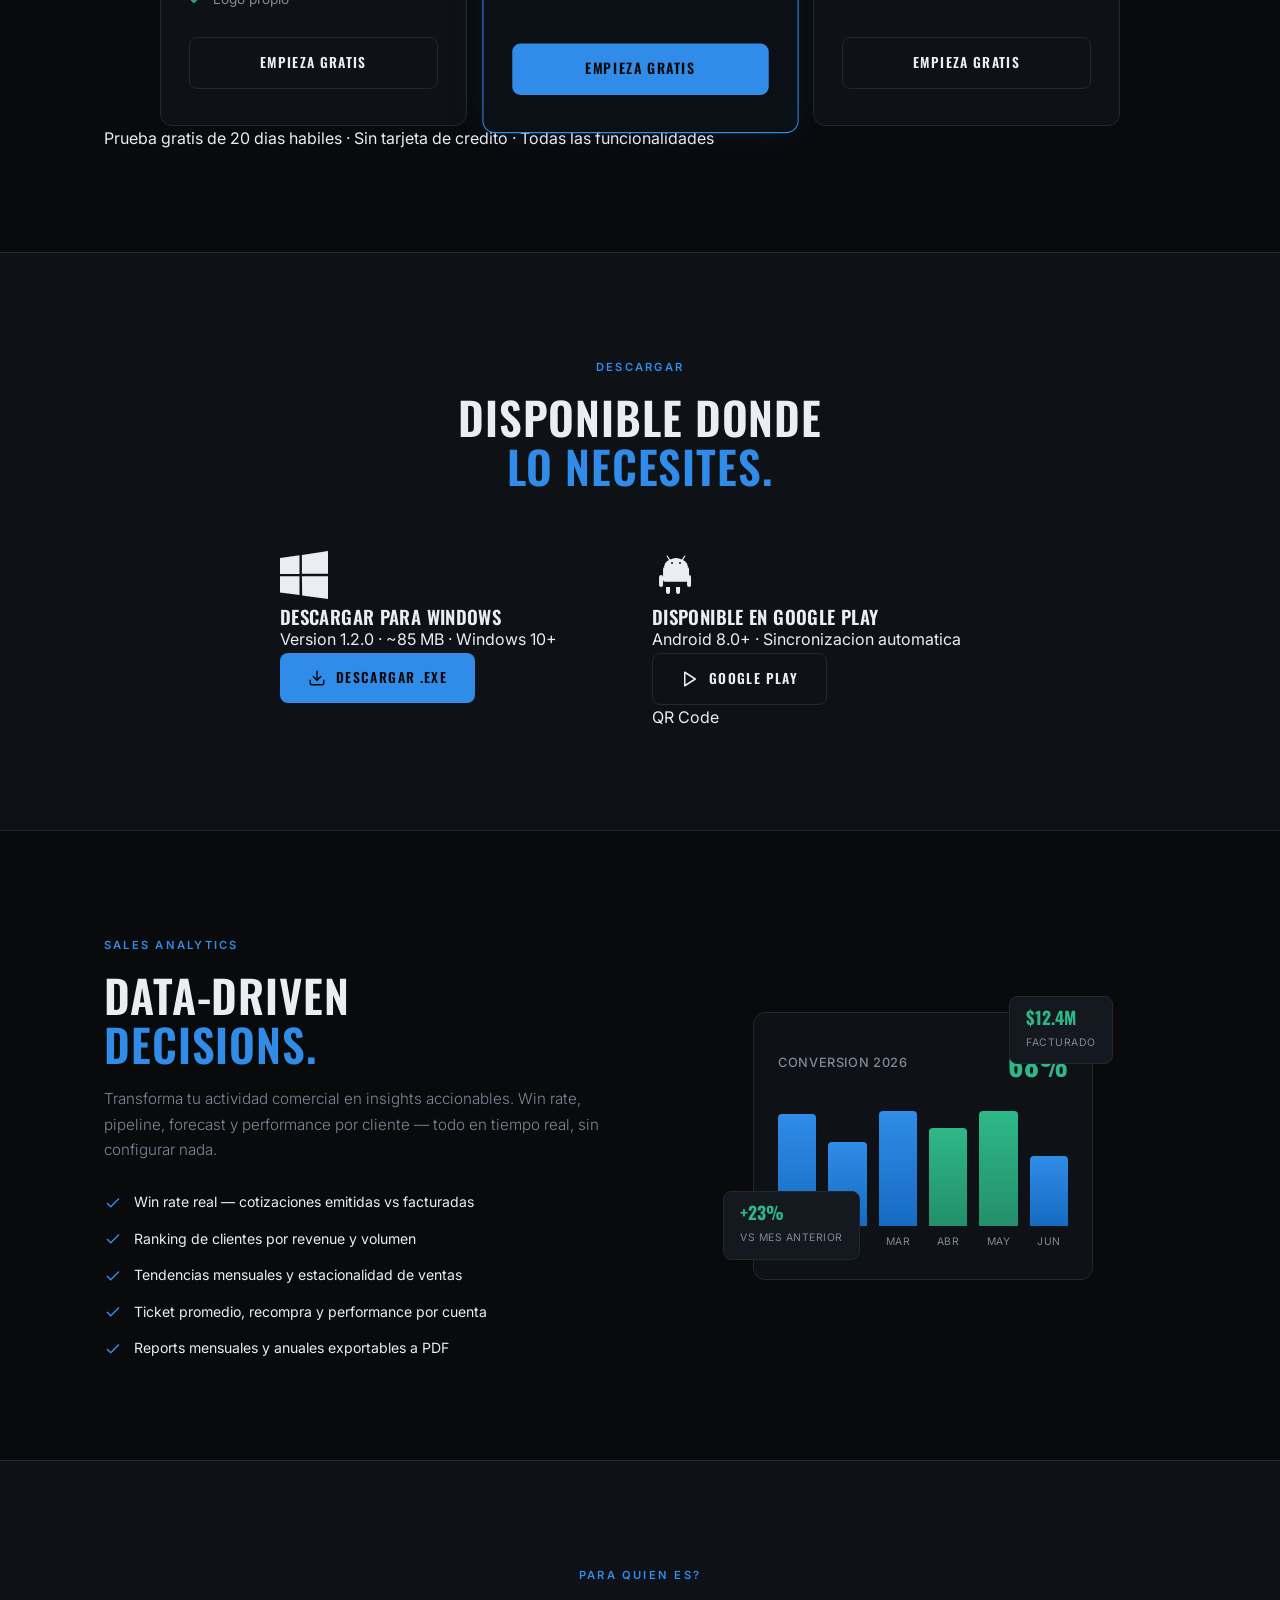
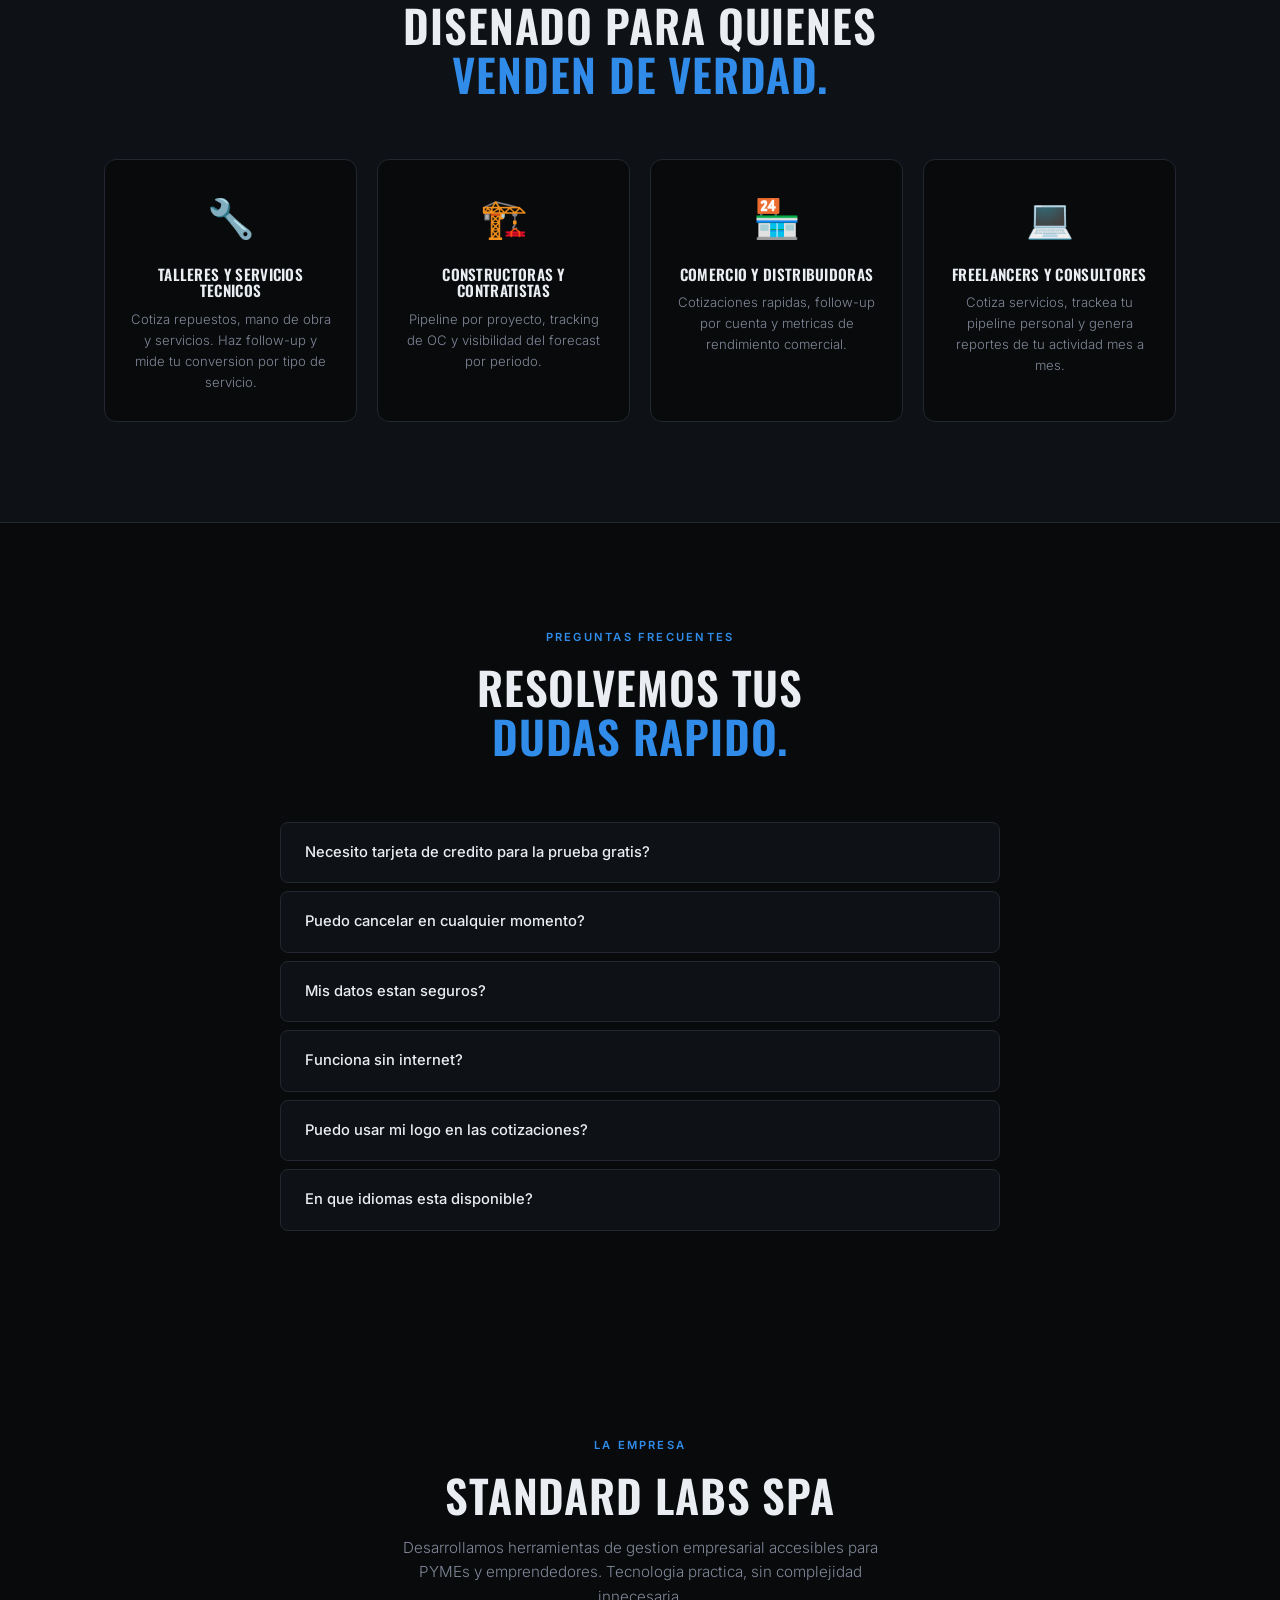
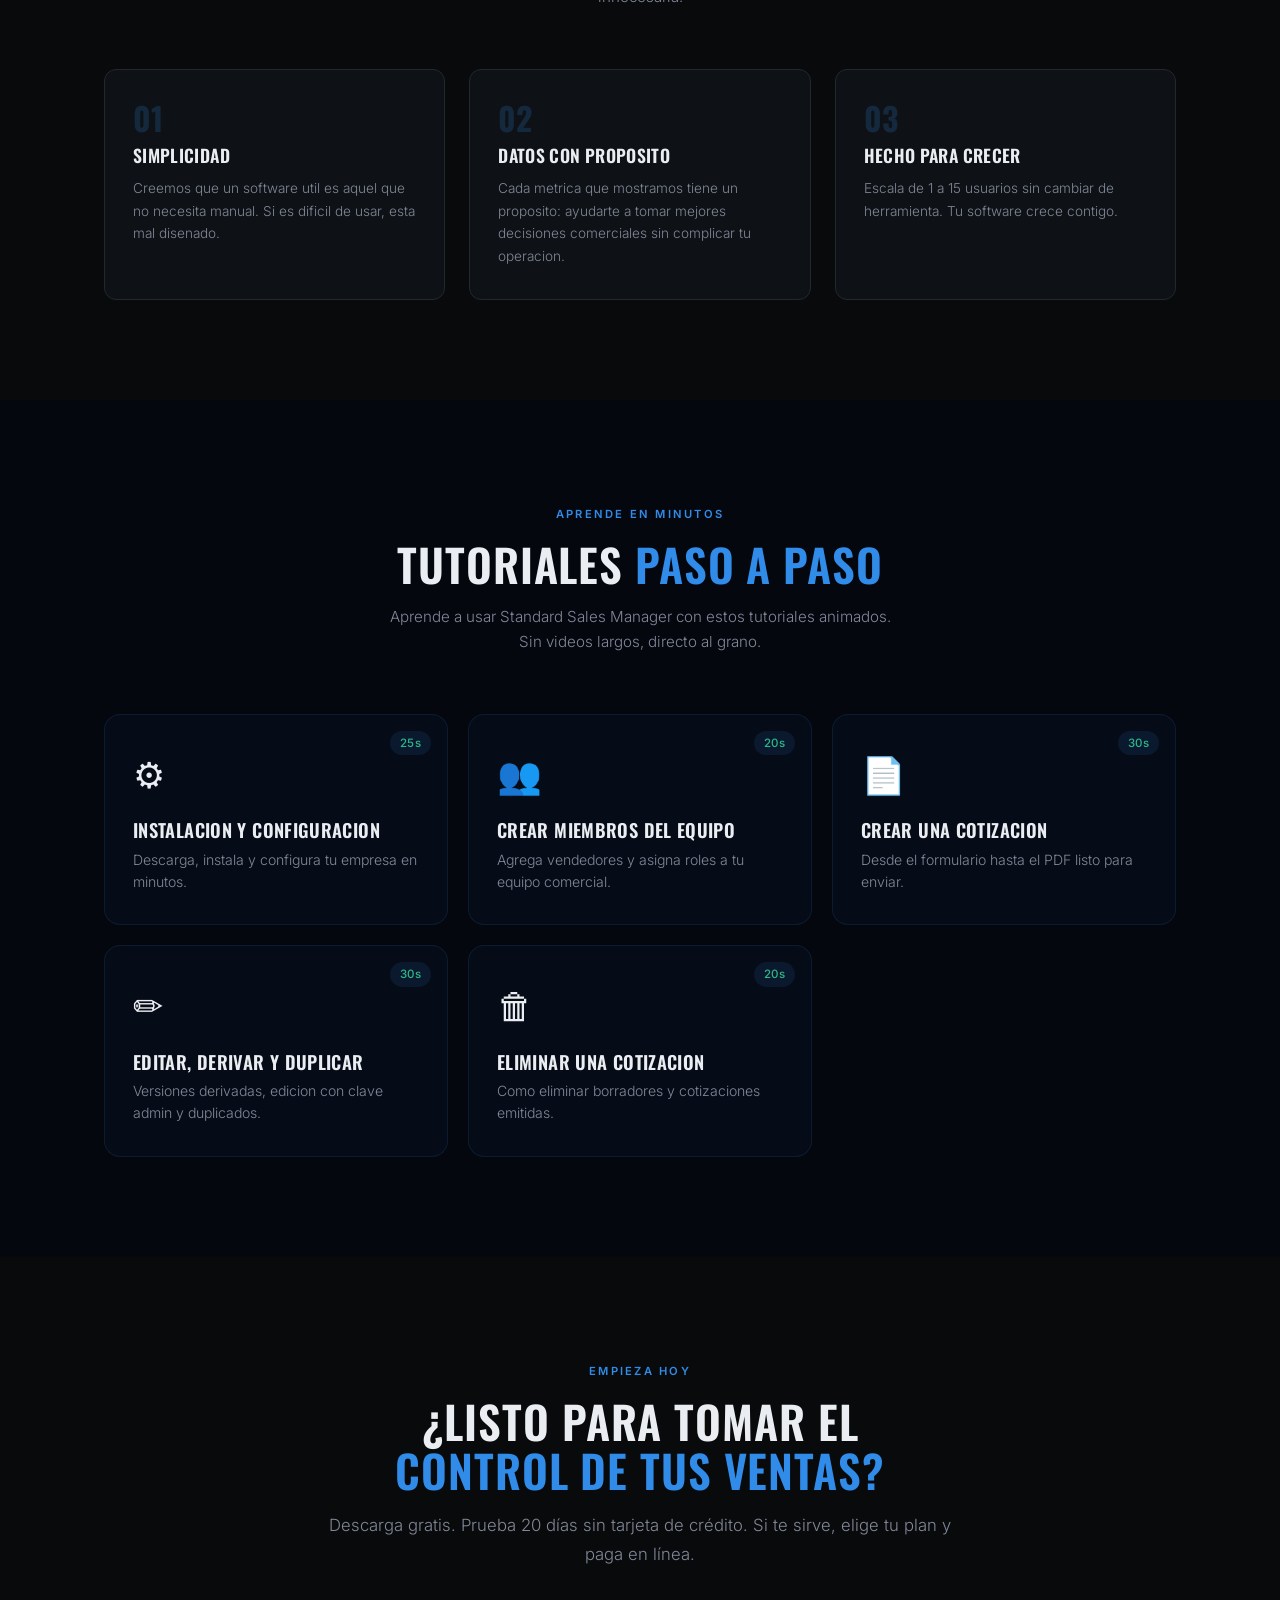
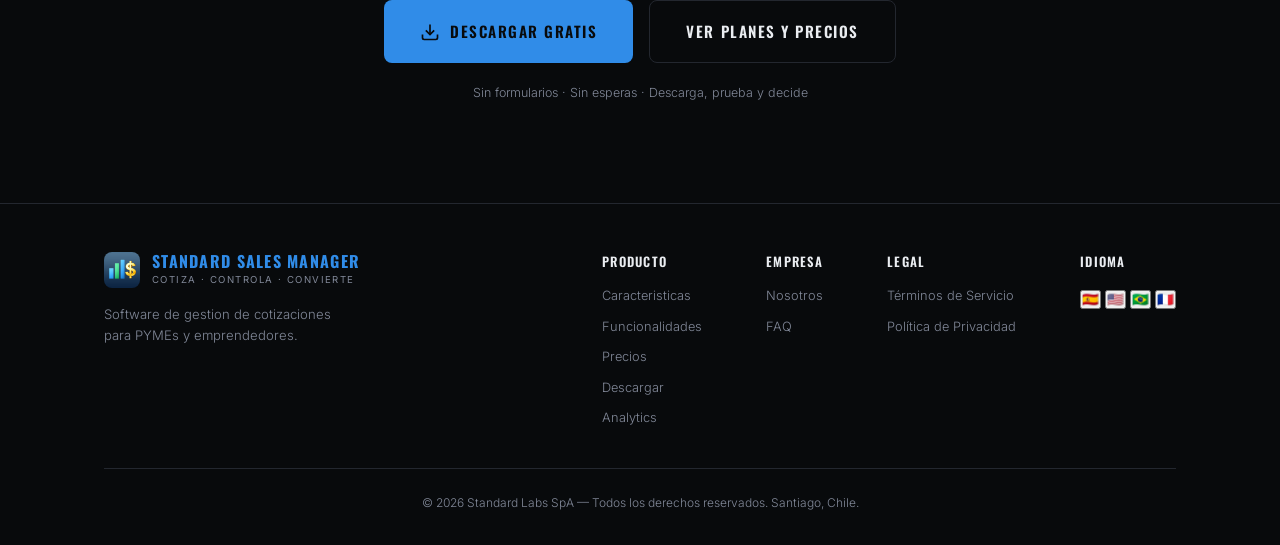
==== commit 163e6565: "Add tutorials section, language dropdown, FAQ fix, slogan update, HTTPS - Added Tutoriales link to n" ====
--- a/index.html
+++ b/index.html
@@ -71,12 +71,16 @@
         <li><a href="#pricing" data-i18n="navPrecios">Precios</a></li>
         <li><a href="#funcionalidades" data-i18n="navFuncionalidades">Funcionalidades</a></li>
         <li><a href="#descargar" data-i18n="navDescargar">Descargar</a></li>
+        <li><a href="#tutoriales" data-i18n="navTutoriales">Tutoriales</a></li>
         <li><a href="#descargar" class="nav__cta" data-i18n="navCta">Empieza Gratis</a></li>
-        <li class="nav__lang" aria-label="Selector de idioma">
-          <button class="nav__lang-btn nav__lang-btn--active" data-lang="es" aria-label="Espanol" title="Espanol">&#127466;&#127480;</button>
-          <button class="nav__lang-btn" data-lang="en" aria-label="English" title="English">&#127482;&#127480;</button>
-          <button class="nav__lang-btn" data-lang="pt" aria-label="Portugues" title="Portugues">&#127463;&#127479;</button>
-          <button class="nav__lang-btn" data-lang="fr" aria-label="Francais" title="Francais">&#127467;&#127479;</button>
+        <li class="nav__lang-dropdown" aria-label="Selector de idioma">
+          <button class="nav__lang-trigger" data-i18n="navIdioma">Idioma ▾</button>
+          <div class="nav__lang-menu">
+            <button class="nav__lang-btn nav__lang-btn--active" data-lang="es" aria-label="Espanol">&#127466;&#127480; Español</button>
+            <button class="nav__lang-btn" data-lang="en" aria-label="English">&#127482;&#127480; English</button>
+            <button class="nav__lang-btn" data-lang="pt" aria-label="Portugues">&#127463;&#127479; Português</button>
+            <button class="nav__lang-btn" data-lang="fr" aria-label="Francais">&#127467;&#127479; Français</button>
+          </div>
         </li>
       </ul>
     </div>
@@ -95,7 +99,7 @@
         </div>
         <h1 class="hero__title">
           <span data-i18n="heroTitle">TUS COTIZACIONES</span><br>
-          <span class="hero__title--accent" data-i18n="heroTitleAccent">BAJO CONTROL.</span>
+          <span class="hero__title--accent" data-i18n="heroTitleAccent">EN LA PALMA DE TU MANO.</span>
         </h1>
         <p class="hero__subtitle" data-i18n="heroSubtitle">
           Standard Sales Manager es el software de gestion de cotizaciones disenado para pequenas empresas y emprendedores. Sin complicaciones. Sin curva de aprendizaje. Con resultados.
@@ -919,6 +923,51 @@
   </section>
 
   <!-- ============================================
+       TUTORIALES
+       ============================================ -->
+  <section class="section tutorials" id="tutoriales">
+    <div class="container">
+      <div class="section__header">
+        <span class="section__label" data-i18n="tutorialsLabel">APRENDE EN MINUTOS</span>
+        <h2 class="section__title"><span data-i18n="tutorialsTitle">Tutoriales</span> <span class="text--accent" data-i18n="tutorialsTitleAccent">paso a paso</span></h2>
+        <p class="section__desc" data-i18n="tutorialsDesc">Aprende a usar Standard Sales Manager con estos tutoriales animados. Sin videos largos, directo al grano.</p>
+      </div>
+      <div class="tutorials__grid">
+        <a href="videos/tutorial1-instalacion.html" target="_blank" class="tutorial-card">
+          <div class="tutorial-card__icon">&#9881;</div>
+          <h4 class="tutorial-card__title" data-i18n="tutorial1Title">Instalacion y Configuracion</h4>
+          <p class="tutorial-card__desc" data-i18n="tutorial1Desc">Descarga, instala y configura tu empresa en minutos.</p>
+          <span class="tutorial-card__duration">25s</span>
+        </a>
+        <a href="videos/tutorial2-equipo.html" target="_blank" class="tutorial-card">
+          <div class="tutorial-card__icon">&#128101;</div>
+          <h4 class="tutorial-card__title" data-i18n="tutorial2Title">Crear Miembros del Equipo</h4>
+          <p class="tutorial-card__desc" data-i18n="tutorial2Desc">Agrega vendedores y asigna roles a tu equipo comercial.</p>
+          <span class="tutorial-card__duration">20s</span>
+        </a>
+        <a href="videos/tutorial3-cotizacion.html" target="_blank" class="tutorial-card">
+          <div class="tutorial-card__icon">&#128196;</div>
+          <h4 class="tutorial-card__title" data-i18n="tutorial3Title">Crear una Cotizacion</h4>
+          <p class="tutorial-card__desc" data-i18n="tutorial3Desc">Desde el formulario hasta el PDF listo para enviar.</p>
+          <span class="tutorial-card__duration">30s</span>
+        </a>
+        <a href="videos/tutorial4-editar.html" target="_blank" class="tutorial-card">
+          <div class="tutorial-card__icon">&#9999;</div>
+          <h4 class="tutorial-card__title" data-i18n="tutorial4Title">Editar, Derivar y Duplicar</h4>
+          <p class="tutorial-card__desc" data-i18n="tutorial4Desc">Versiones derivadas, edicion con clave admin y duplicados.</p>
+          <span class="tutorial-card__duration">30s</span>
+        </a>
+        <a href="videos/tutorial5-eliminar.html" target="_blank" class="tutorial-card">
+          <div class="tutorial-card__icon">&#128465;</div>
+          <h4 class="tutorial-card__title" data-i18n="tutorial5Title">Eliminar una Cotizacion</h4>
+          <p class="tutorial-card__desc" data-i18n="tutorial5Desc">Como eliminar borradores y cotizaciones emitidas.</p>
+          <span class="tutorial-card__duration">20s</span>
+        </a>
+      </div>
+    </div>
+  </section>
+
+  <!-- ============================================
        CTA / CONTACTO
        ============================================ -->
   <section class="section cta-section" id="contacto">
@@ -1126,11 +1175,13 @@
           navPrecios: 'Pricing',
           navFuncionalidades: 'Features',
           navDescargar: 'Download',
+          navTutoriales: 'Tutorials',
+          navIdioma: 'Language ▾',
           navContacto: 'Contact',
           navCta: 'Start Free',
           heroBadge: 'SALES MANAGEMENT FOR SMES',
           heroTitle: 'YOUR QUOTES',
-          heroTitleAccent: 'UNDER CONTROL.',
+          heroTitleAccent: 'IN THE PALM OF YOUR HAND.',
           heroSubtitle: 'Standard Sales Manager is the quotation management software designed for small businesses and entrepreneurs. No complications. No learning curve. Results.',
           heroCta: 'START FREE 20 DAYS',
           heroCtaSecondary: 'SEE PRICING',
@@ -1294,6 +1345,20 @@
           aboutValue2Desc: 'Every metric we show has a purpose: help you make better business decisions without complicating your operation.',
           aboutValue3Title: 'Made in Chile',
           aboutValue3Desc: 'Developed by entrepreneurs for entrepreneurs. We understand SME reality because we live it.',
+          tutorialsLabel: 'LEARN IN MINUTES',
+          tutorialsTitle: 'Step-by-step',
+          tutorialsTitleAccent: 'tutorials',
+          tutorialsDesc: 'Learn to use Standard Sales Manager with these animated tutorials. No long videos, straight to the point.',
+          tutorial1Title: 'Installation & Setup',
+          tutorial1Desc: 'Download, install and configure your company in minutes.',
+          tutorial2Title: 'Create Team Members',
+          tutorial2Desc: 'Add salespeople and assign roles to your sales team.',
+          tutorial3Title: 'Create a Quotation',
+          tutorial3Desc: 'From the form to the PDF ready to send.',
+          tutorial4Title: 'Edit, Derive & Duplicate',
+          tutorial4Desc: 'Derived versions, admin key editing and duplicates.',
+          tutorial5Title: 'Delete a Quotation',
+          tutorial5Desc: 'How to delete drafts and issued quotations.',
           ctaLabel: 'START TODAY',
           ctaTitle: 'Ready to take',
           ctaTitleAccent: 'control of your sales?',
@@ -1323,11 +1388,13 @@
           navPrecios: 'Precos',
           navFuncionalidades: 'Funcionalidades',
           navDescargar: 'Baixar',
+          navTutoriales: 'Tutoriais',
+          navIdioma: 'Idioma ▾',
           navContacto: 'Contato',
           navCta: 'Comece Gratis',
           heroBadge: 'GESTAO COMERCIAL PARA PMES',
           heroTitle: 'SUAS COTAÇÕES',
-          heroTitleAccent: 'SOB CONTROLE.',
+          heroTitleAccent: 'NA PALMA DA SUA MÃO.',
           heroSubtitle: 'Standard Sales Manager e o software de gestao de cotacoes projetado para pequenas empresas e empreendedores. Sem complicacoes. Sem curva de aprendizado. Com resultados.',
           heroCta: 'COMECE GRATIS 20 DIAS',
           heroCtaSecondary: 'VER PRECOS',
@@ -1491,6 +1558,20 @@
           aboutValue2Desc: 'Cada metrica que mostramos tem um proposito: ajuda-lo a tomar melhores decisoes comerciais.',
           aboutValue3Title: 'Feito no Chile',
           aboutValue3Desc: 'Desenvolvido por empreendedores para empreendedores. Entendemos a realidade das PMEs.',
+          tutorialsLabel: 'APRENDA EM MINUTOS',
+          tutorialsTitle: 'Tutoriais',
+          tutorialsTitleAccent: 'passo a passo',
+          tutorialsDesc: 'Aprenda a usar o Standard Sales Manager com estes tutoriais animados. Sem videos longos, direto ao ponto.',
+          tutorial1Title: 'Instalacao e Configuracao',
+          tutorial1Desc: 'Baixe, instale e configure sua empresa em minutos.',
+          tutorial2Title: 'Criar Membros da Equipe',
+          tutorial2Desc: 'Adicione vendedores e atribua funcoes a sua equipe comercial.',
+          tutorial3Title: 'Criar uma Cotacao',
+          tutorial3Desc: 'Do formulario ao PDF pronto para enviar.',
+          tutorial4Title: 'Editar, Derivar e Duplicar',
+          tutorial4Desc: 'Versoes derivadas, edicao com chave admin e duplicatas.',
+          tutorial5Title: 'Excluir uma Cotacao',
+          tutorial5Desc: 'Como excluir rascunhos e cotacoes emitidas.',
           ctaLabel: 'COMECE HOJE',
           ctaTitle: 'Pronto para tomar o',
           ctaTitleAccent: 'controle das suas vendas?',
@@ -1520,11 +1601,13 @@
           navPrecios: 'Tarifs',
           navFuncionalidades: 'Fonctionnalites',
           navDescargar: 'Telecharger',
+          navTutoriales: 'Tutoriels',
+          navIdioma: 'Langue ▾',
           navContacto: 'Contact',
           navCta: 'Essai Gratuit',
           heroBadge: 'GESTION COMMERCIALE POUR PME',
           heroTitle: 'VOS DEVIS',
-          heroTitleAccent: 'SOUS CONTROLE.',
+          heroTitleAccent: 'AU CREUX DE VOTRE MAIN.',
           heroSubtitle: 'Standard Sales Manager est le logiciel de gestion de devis concu pour les petites entreprises et les entrepreneurs. Sans complications. Sans courbe d\'apprentissage. Avec des resultats.',
           heroCta: 'ESSAI GRATUIT 20 JOURS',
           heroCtaSecondary: 'VOIR LES TARIFS',
@@ -1688,6 +1771,20 @@
           aboutValue2Desc: 'Chaque metrique que nous montrons a un but: vous aider a prendre de meilleures decisions.',
           aboutValue3Title: 'Fait au Chili',
           aboutValue3Desc: 'Developpe par des entrepreneurs pour des entrepreneurs.',
+          tutorialsLabel: 'APPRENEZ EN MINUTES',
+          tutorialsTitle: 'Tutoriels',
+          tutorialsTitleAccent: 'pas a pas',
+          tutorialsDesc: 'Apprenez a utiliser Standard Sales Manager avec ces tutoriels animes. Pas de longues videos, droit au but.',
+          tutorial1Title: 'Installation et Configuration',
+          tutorial1Desc: 'Telechargez, installez et configurez votre entreprise en minutes.',
+          tutorial2Title: 'Creer des Membres d\'equipe',
+          tutorial2Desc: 'Ajoutez des vendeurs et attribuez des roles a votre equipe.',
+          tutorial3Title: 'Creer un Devis',
+          tutorial3Desc: 'Du formulaire au PDF pret a envoyer.',
+          tutorial4Title: 'Modifier, Deriver et Dupliquer',
+          tutorial4Desc: 'Versions derivees, edition avec cle admin et doublons.',
+          tutorial5Title: 'Supprimer un Devis',
+          tutorial5Desc: 'Comment supprimer des brouillons et devis emis.',
           ctaLabel: 'COMMENCEZ AUJOURD\'HUI',
           ctaTitle: 'Prêt à prendre le',
           ctaTitleAccent: 'controle de vos ventes?',
@@ -1772,9 +1869,56 @@
       document.querySelectorAll('.nav__lang-btn').forEach(function(btn) {
         btn.addEventListener('click', function() {
           setLanguage(this.getAttribute('data-lang'));
+          /* Close dropdown after selection */
+          var dropdown = this.closest('.nav__lang-dropdown');
+          if (dropdown) dropdown.classList.remove('open');
+        });
+      });
+
+      /* Language dropdown toggle */
+      var langTriggers = document.querySelectorAll('.nav__lang-trigger');
+      langTriggers.forEach(function(trigger) {
+        trigger.addEventListener('click', function(e) {
+          e.stopPropagation();
+          var dropdown = this.closest('.nav__lang-dropdown');
+          dropdown.classList.toggle('open');
+        });
+      });
+
+      /* Close dropdown when clicking outside */
+      document.addEventListener('click', function() {
+        document.querySelectorAll('.nav__lang-dropdown.open').forEach(function(d) {
+          d.classList.remove('open');
+        });
+      });
+
+      /* Update trigger label on language change */
+      var triggerLabels = { es: 'Idioma ▾', en: 'Language ▾', pt: 'Idioma ▾', fr: 'Langue ▾' };
+      var origSetLang = setLanguage;
+      // Patch: update trigger text after language switch
+      document.querySelectorAll('.nav__lang-btn').forEach(function(btn) {
+        btn.addEventListener('click', function() {
+          var lang = this.getAttribute('data-lang');
+          document.querySelectorAll('.nav__lang-trigger').forEach(function(t) {
+            t.textContent = triggerLabels[lang] || 'Idioma ▾';
+          });
         });
       });
     })();
   </script>
+<!--Start of Tawk.to Script-->
+<script type="text/javascript">
+var Tawk_API=Tawk_API||{}, Tawk_LoadStart=new Date();
+Tawk_API.language = document.documentElement.lang || 'es';
+(function(){
+var s1=document.createElement("script"),s0=document.getElementsByTagName("script")[0];
+s1.async=true;
+s1.src='https://embed.tawk.to/69d076730990561c39a12852/1jlb4tdbb';
+s1.charset='UTF-8';
+s1.setAttribute('crossorigin','*');
+s0.parentNode.insertBefore(s1,s0);
+})();
+</script>
+<!--End of Tawk.to Script-->
 </body>
 </html>
--- a/styles.css
+++ b/styles.css
@@ -186,7 +186,74 @@
   transform: translateY(-1px);
 }
 
-/* --- LANGUAGE SELECTOR --- */
+/* --- LANGUAGE DROPDOWN (navbar) --- */
+.nav__lang-dropdown {
+  position: relative;
+}
+
+.nav__lang-trigger {
+  background: none;
+  border: 1px solid hsla(210, 50%, 60%, 0.3);
+  border-radius: var(--radius);
+  padding: 6px 14px;
+  cursor: pointer;
+  font-size: 0.8rem;
+  font-weight: 500;
+  color: var(--text-muted);
+  text-transform: uppercase;
+  letter-spacing: 0.08em;
+  transition: all 0.2s;
+}
+
+.nav__lang-trigger:hover {
+  color: var(--text);
+  border-color: var(--primary);
+}
+
+.nav__lang-menu {
+  display: none;
+  position: absolute;
+  top: calc(100% + 8px);
+  right: 0;
+  background: var(--card);
+  border: 1px solid hsla(210, 20%, 25%, 0.6);
+  border-radius: var(--radius);
+  padding: 6px 0;
+  min-width: 160px;
+  box-shadow: 0 8px 24px rgba(0, 0, 0, 0.4);
+  z-index: 100;
+}
+
+.nav__lang-dropdown.open .nav__lang-menu {
+  display: block;
+}
+
+.nav__lang-menu .nav__lang-btn {
+  display: flex;
+  align-items: center;
+  gap: 8px;
+  width: 100%;
+  background: none;
+  border: none;
+  padding: 10px 16px;
+  cursor: pointer;
+  font-size: 0.85rem;
+  color: var(--text-muted);
+  transition: all 0.15s;
+  text-align: left;
+}
+
+.nav__lang-menu .nav__lang-btn:hover {
+  background: hsla(210, 50%, 50%, 0.1);
+  color: var(--text);
+}
+
+.nav__lang-menu .nav__lang-btn.nav__lang-btn--active {
+  color: var(--primary);
+  font-weight: 600;
+}
+
+/* --- LANGUAGE SELECTOR (legacy/footer) --- */
 .lang-selector {
   display: flex;
   gap: 4px;
@@ -2278,17 +2345,20 @@
   color: var(--text-muted);
 }
 
-.faq__item--open .faq__question svg {
+.faq__item[open] .faq__question svg {
   transform: rotate(180deg);
 }
 
+/* Hide default <details> marker */
+.faq__question::marker,
+.faq__question::-webkit-details-marker {
+  display: none;
+}
+.faq__question {
+  list-style: none;
+}
+
 .faq__answer {
-  max-height: 0;
-  overflow: hidden;
-  transition: max-height 0.3s ease;
-}
-
-.faq__answer p {
   padding: 0 24px 18px;
   font-size: 0.85rem;
   color: var(--text-muted);
@@ -2296,8 +2366,12 @@
   font-weight: 300;
 }
 
-.faq__item--open .faq__answer {
-  max-height: 200px;
+.faq__answer p {
+  padding: 0;
+  font-size: inherit;
+  color: inherit;
+  line-height: inherit;
+  font-weight: inherit;
 }
 
 /* --- ABOUT --- */
@@ -2339,6 +2413,83 @@
   color: var(--text-muted);
   line-height: 1.65;
   font-weight: 300;
+}
+
+/* --- TUTORIALES --- */
+.tutorials {
+  background: var(--bg-dark, #05070f);
+}
+
+.tutorials__grid {
+  display: grid;
+  grid-template-columns: repeat(3, 1fr);
+  gap: 20px;
+  margin-top: 48px;
+}
+
+.tutorial-card {
+  background: hsla(210, 80%, 55%, 0.04);
+  border: 1px solid hsla(210, 80%, 55%, 0.12);
+  border-radius: 16px;
+  padding: 32px 28px;
+  text-decoration: none;
+  color: inherit;
+  transition: border-color 0.3s, transform 0.2s, background 0.3s;
+  position: relative;
+  display: block;
+}
+
+.tutorial-card:hover {
+  border-color: hsla(210, 80%, 55%, 0.35);
+  transform: translateY(-4px);
+  background: hsla(210, 80%, 55%, 0.08);
+}
+
+.tutorial-card__icon {
+  font-size: 36px;
+  margin-bottom: 16px;
+}
+
+.tutorial-card__title {
+  font-family: 'Oswald', sans-serif;
+  font-size: 1.15rem;
+  font-weight: 600;
+  color: var(--text, #e8e6e1);
+  text-transform: uppercase;
+  margin-bottom: 8px;
+  letter-spacing: 0.02em;
+}
+
+.tutorial-card__desc {
+  font-size: 0.88rem;
+  color: var(--text-muted, #8a8580);
+  line-height: 1.55;
+  font-weight: 300;
+}
+
+.tutorial-card__duration {
+  position: absolute;
+  top: 16px;
+  right: 16px;
+  font-size: 0.72rem;
+  color: var(--accent, #4d9de6);
+  background: hsla(210, 80%, 55%, 0.1);
+  padding: 3px 10px;
+  border-radius: 20px;
+  font-weight: 500;
+  letter-spacing: 0.03em;
+}
+
+@media (max-width: 900px) {
+  .tutorials__grid {
+    grid-template-columns: repeat(2, 1fr);
+  }
+}
+
+@media (max-width: 600px) {
+  .tutorials__grid {
+    grid-template-columns: 1fr;
+  }
 }
 
 /* --- CTA / FINAL --- */
